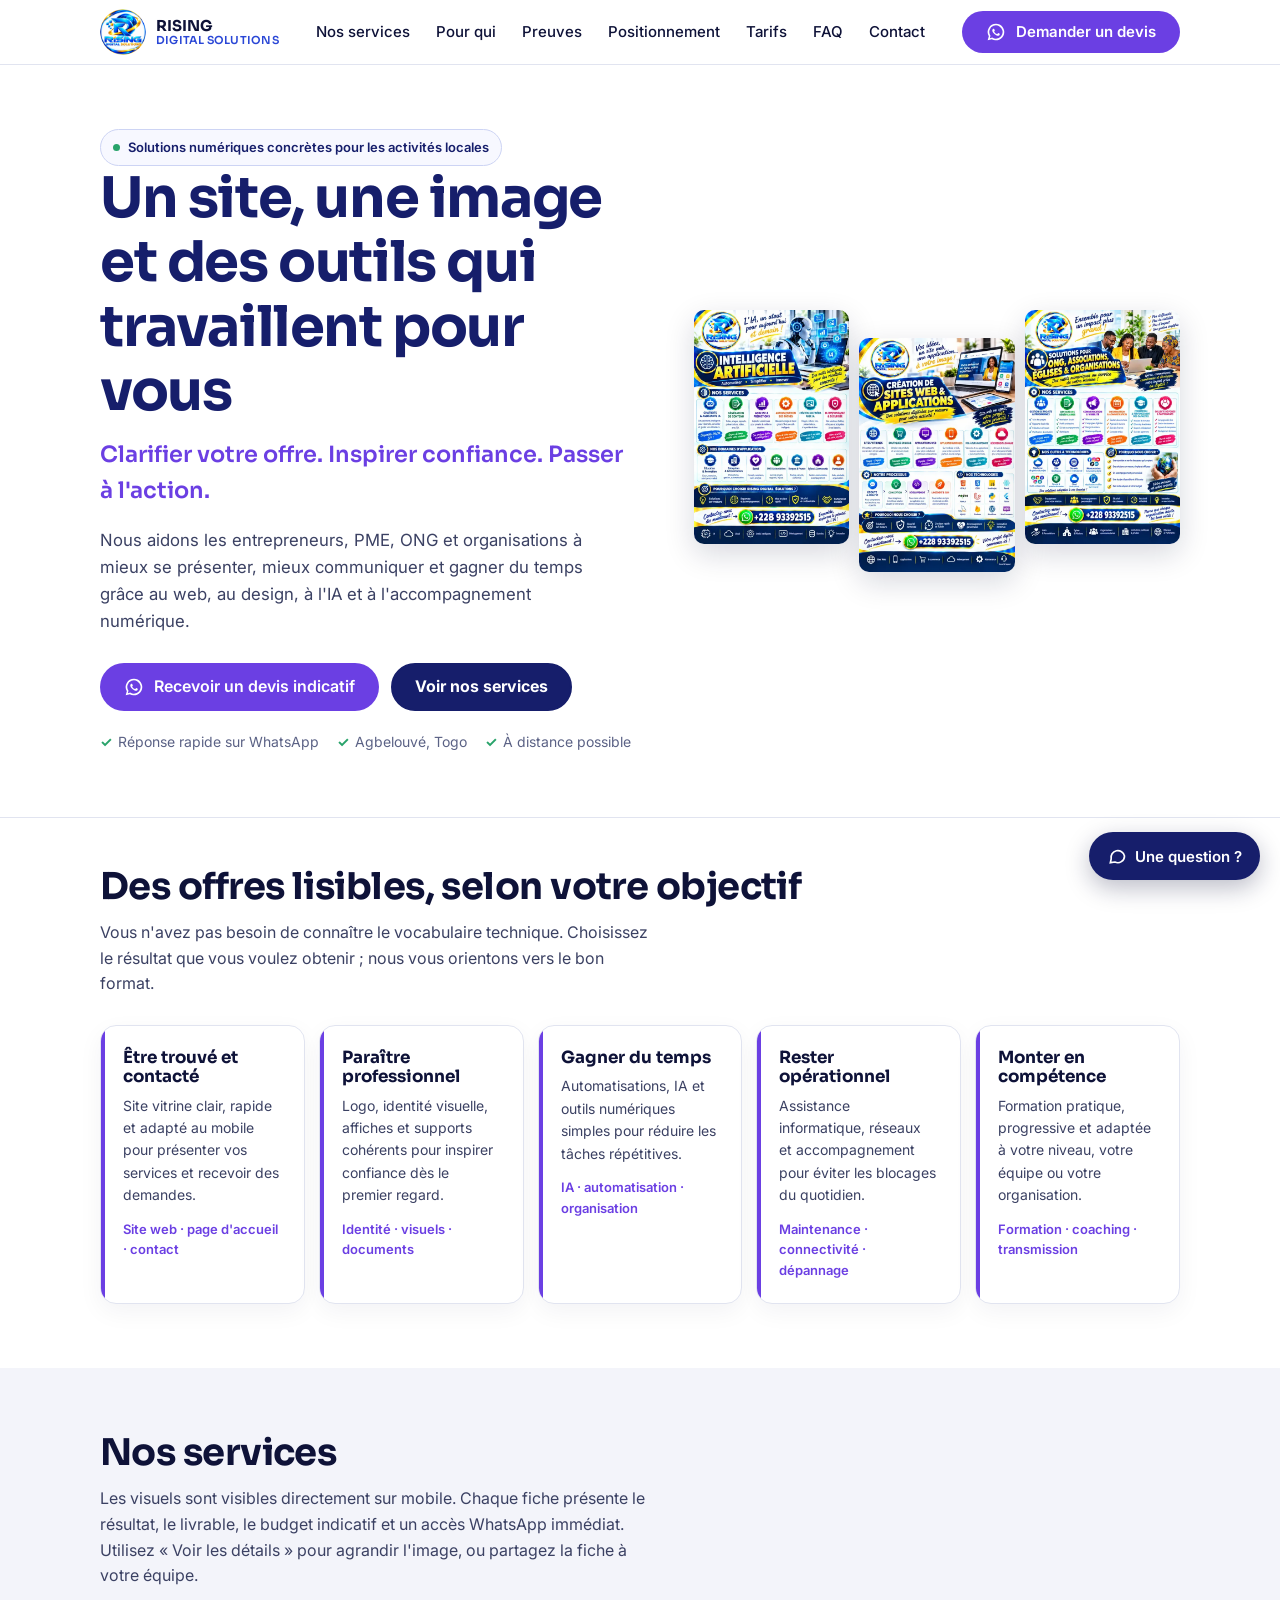
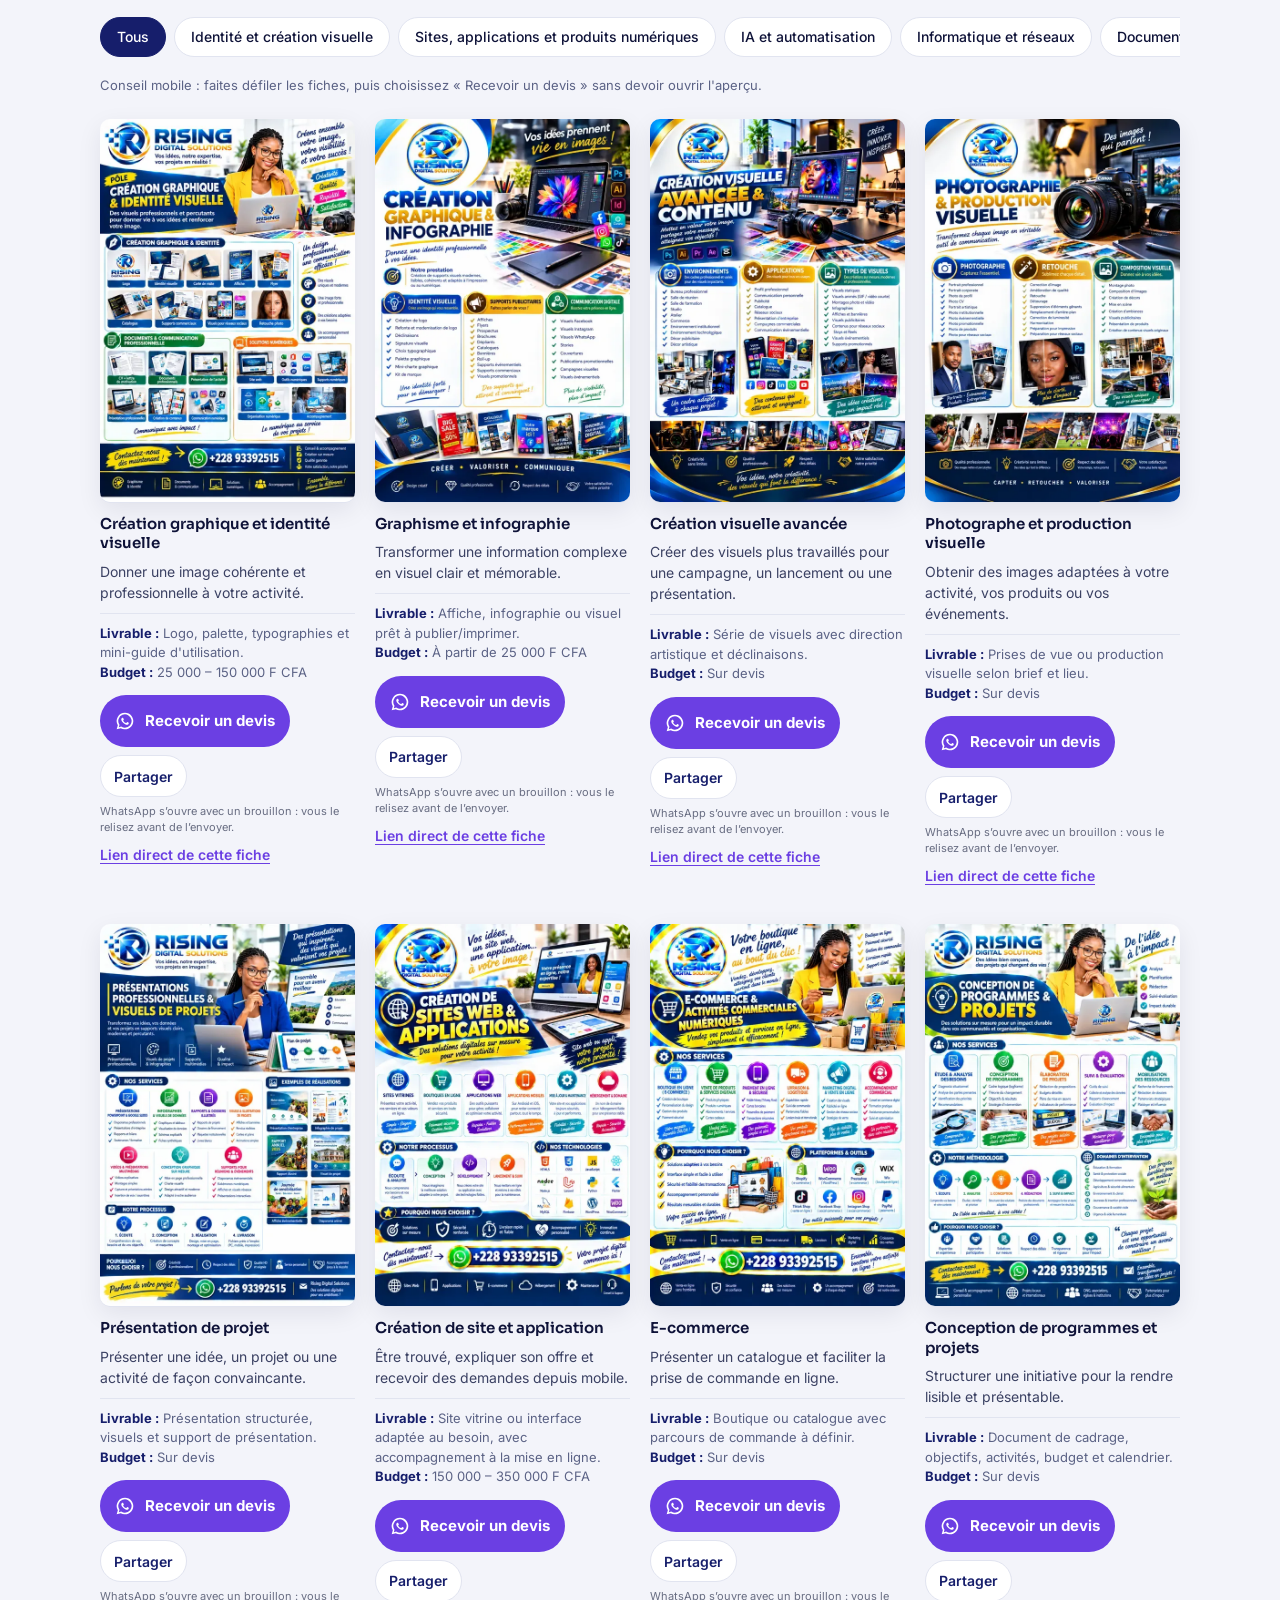
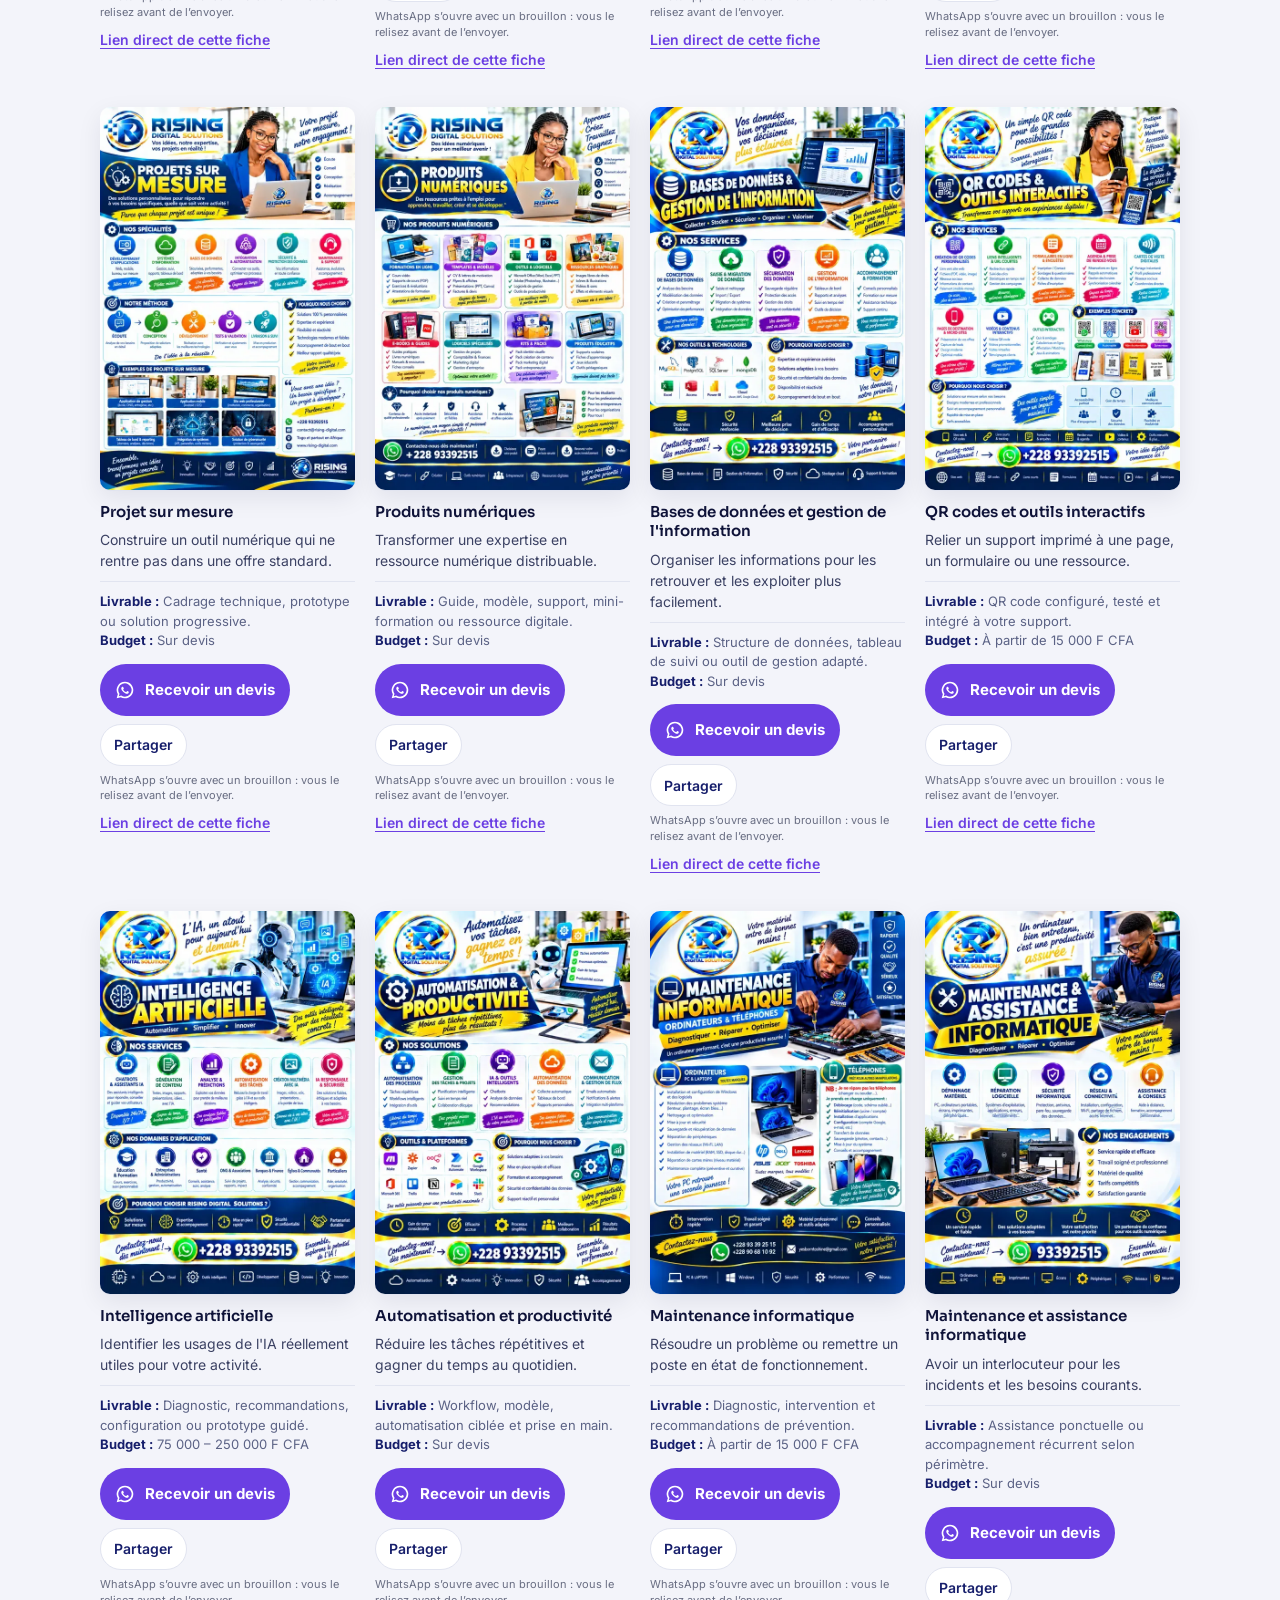
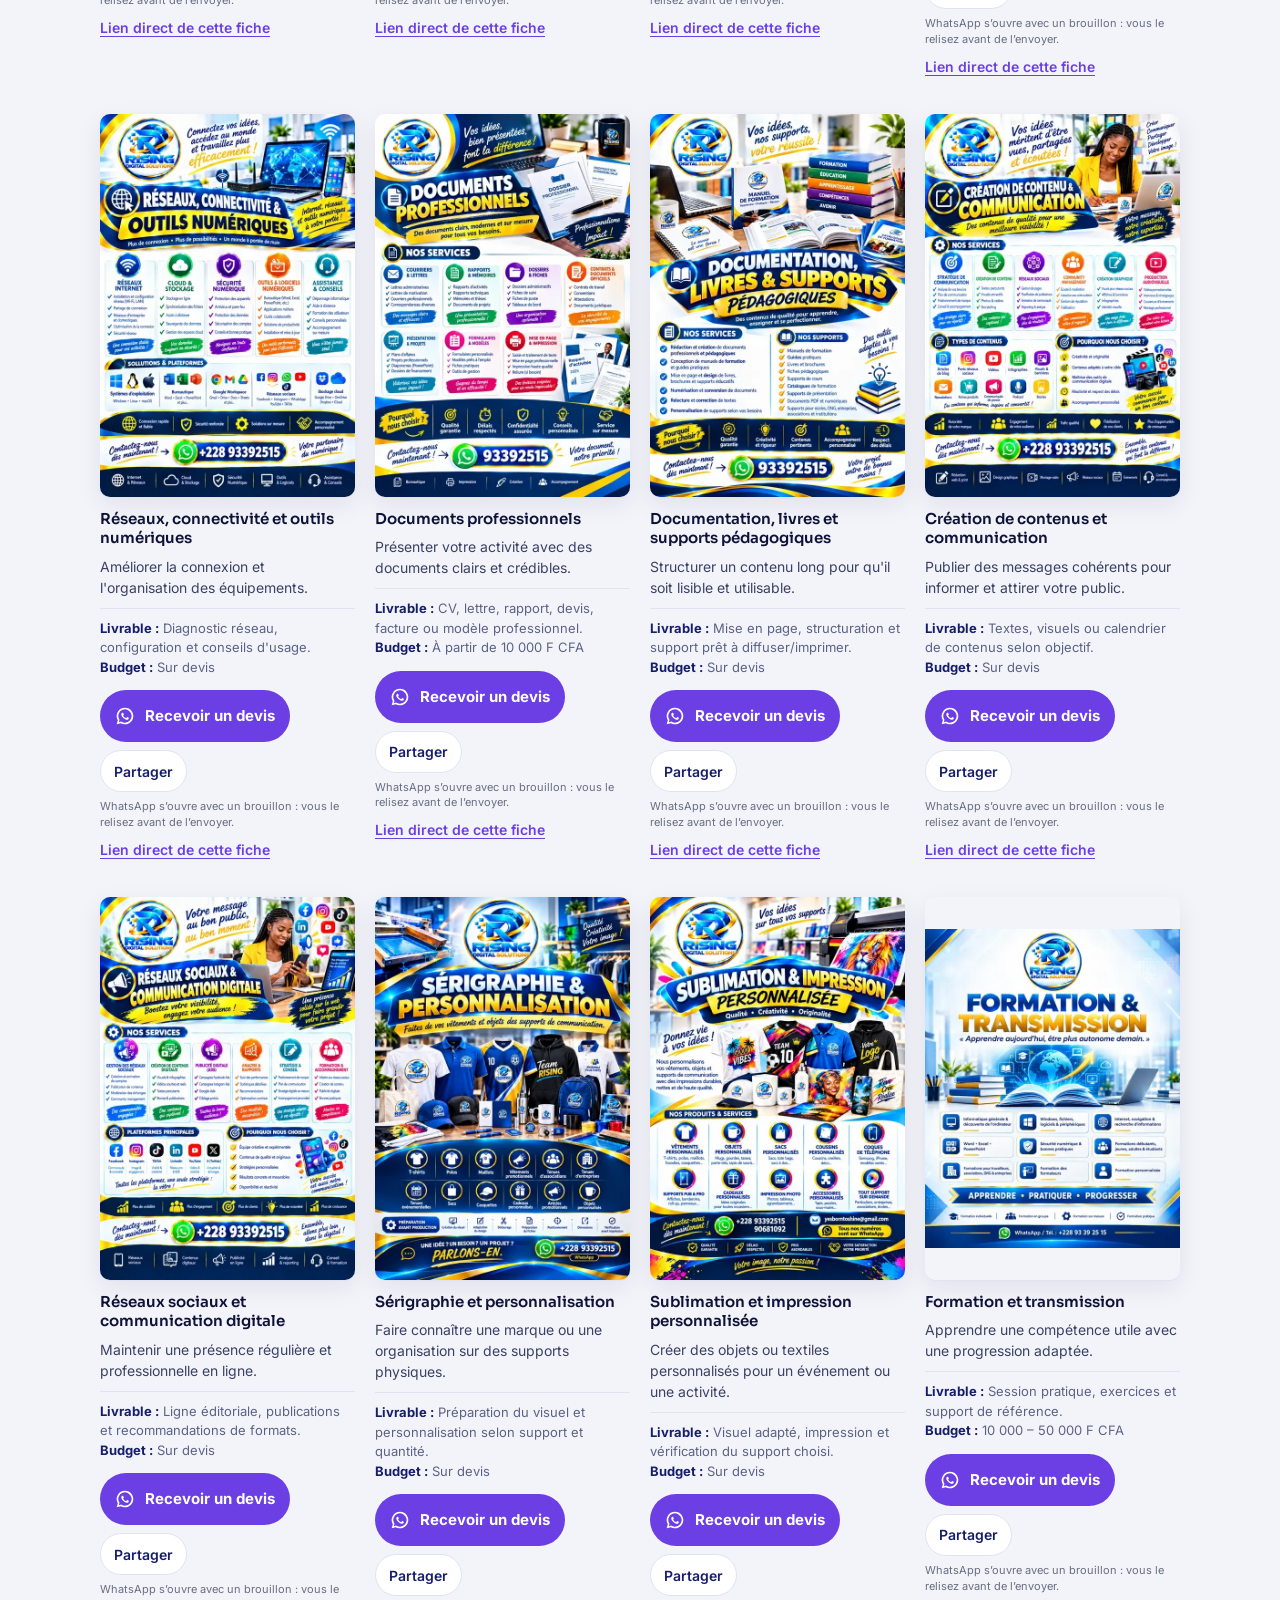
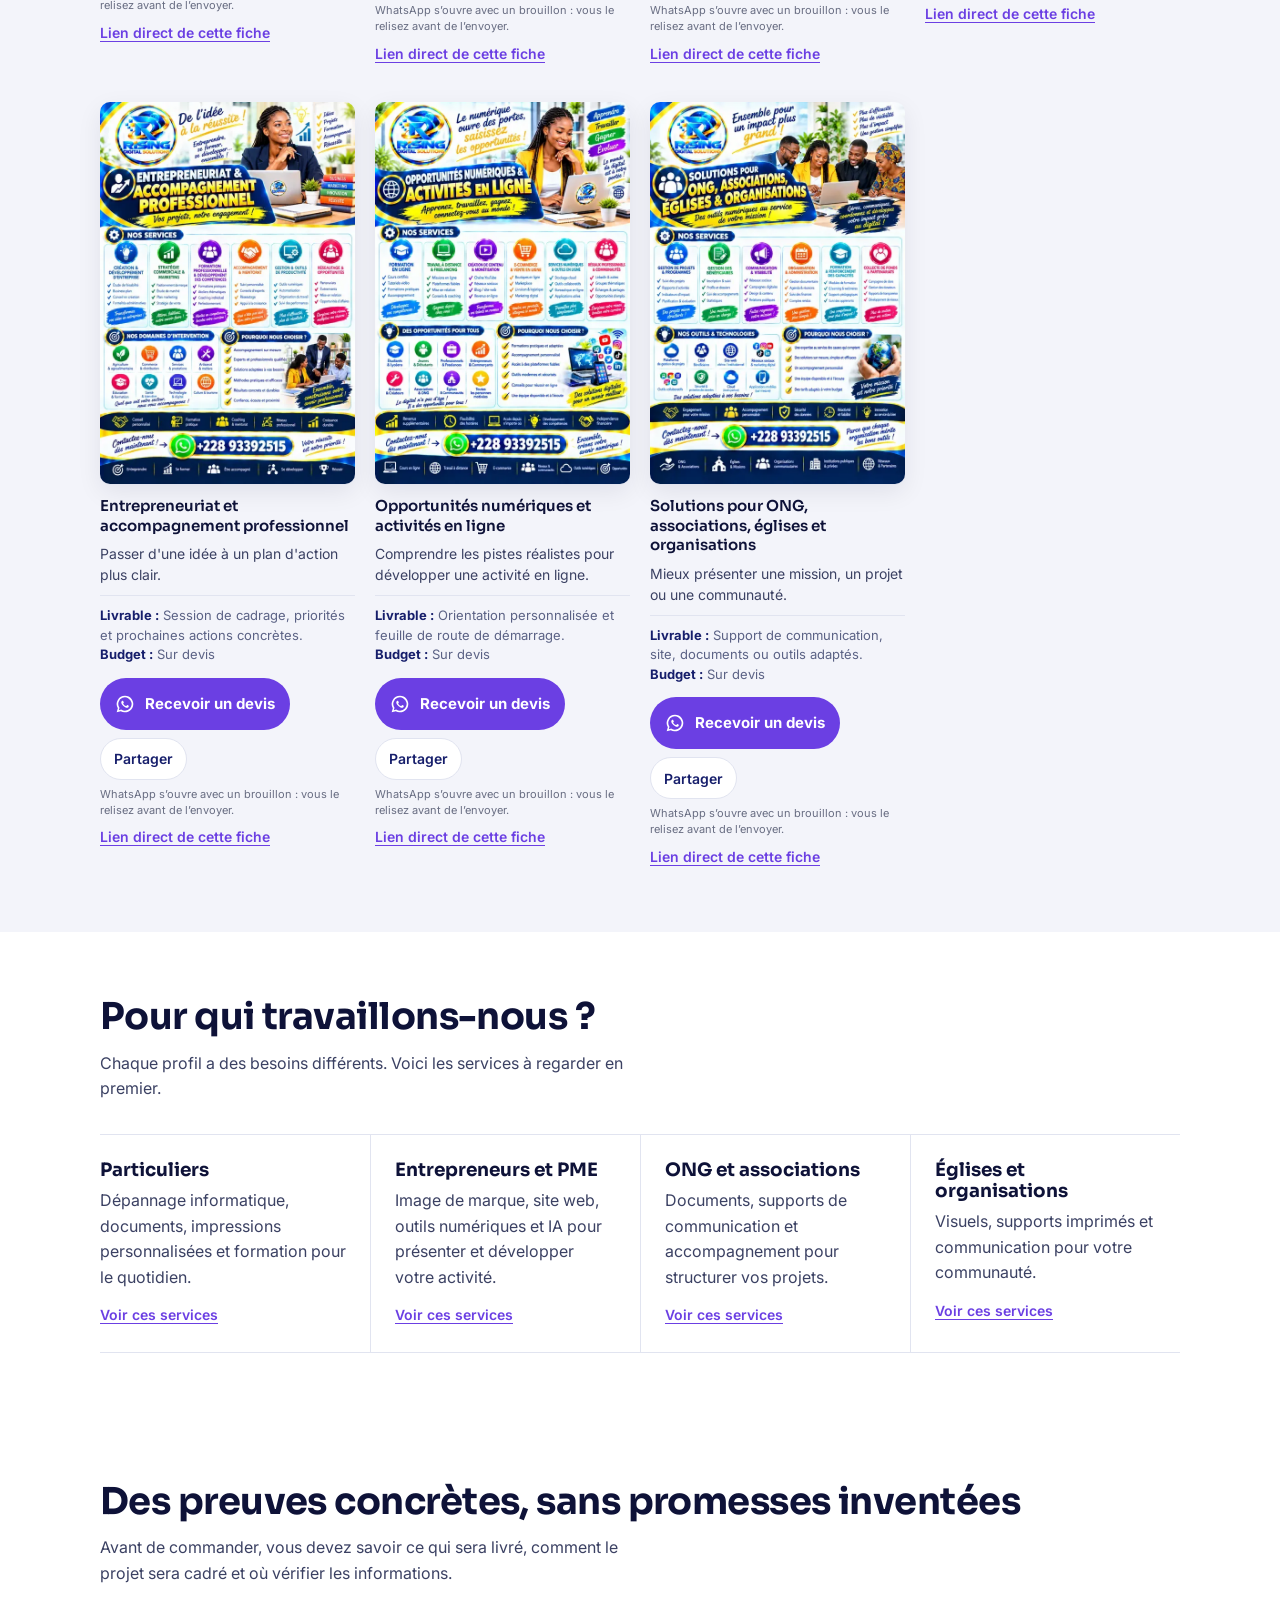
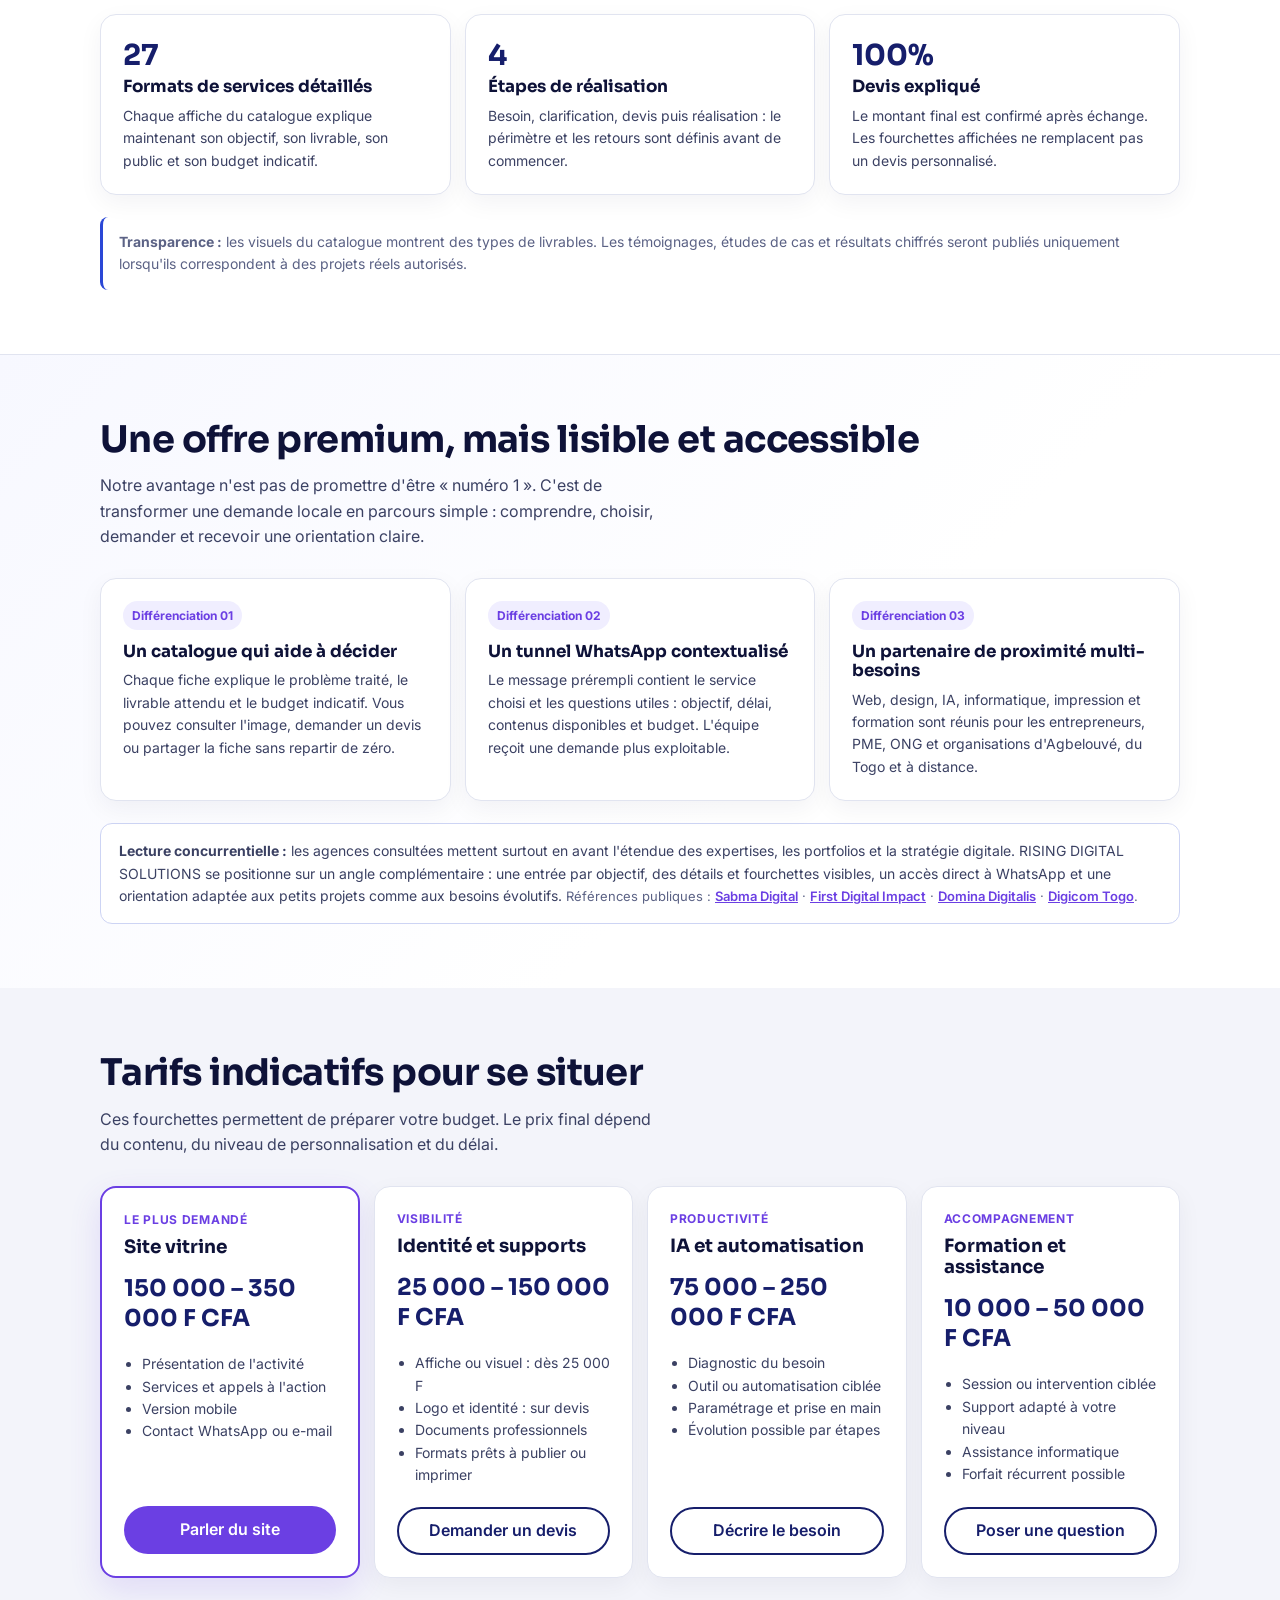
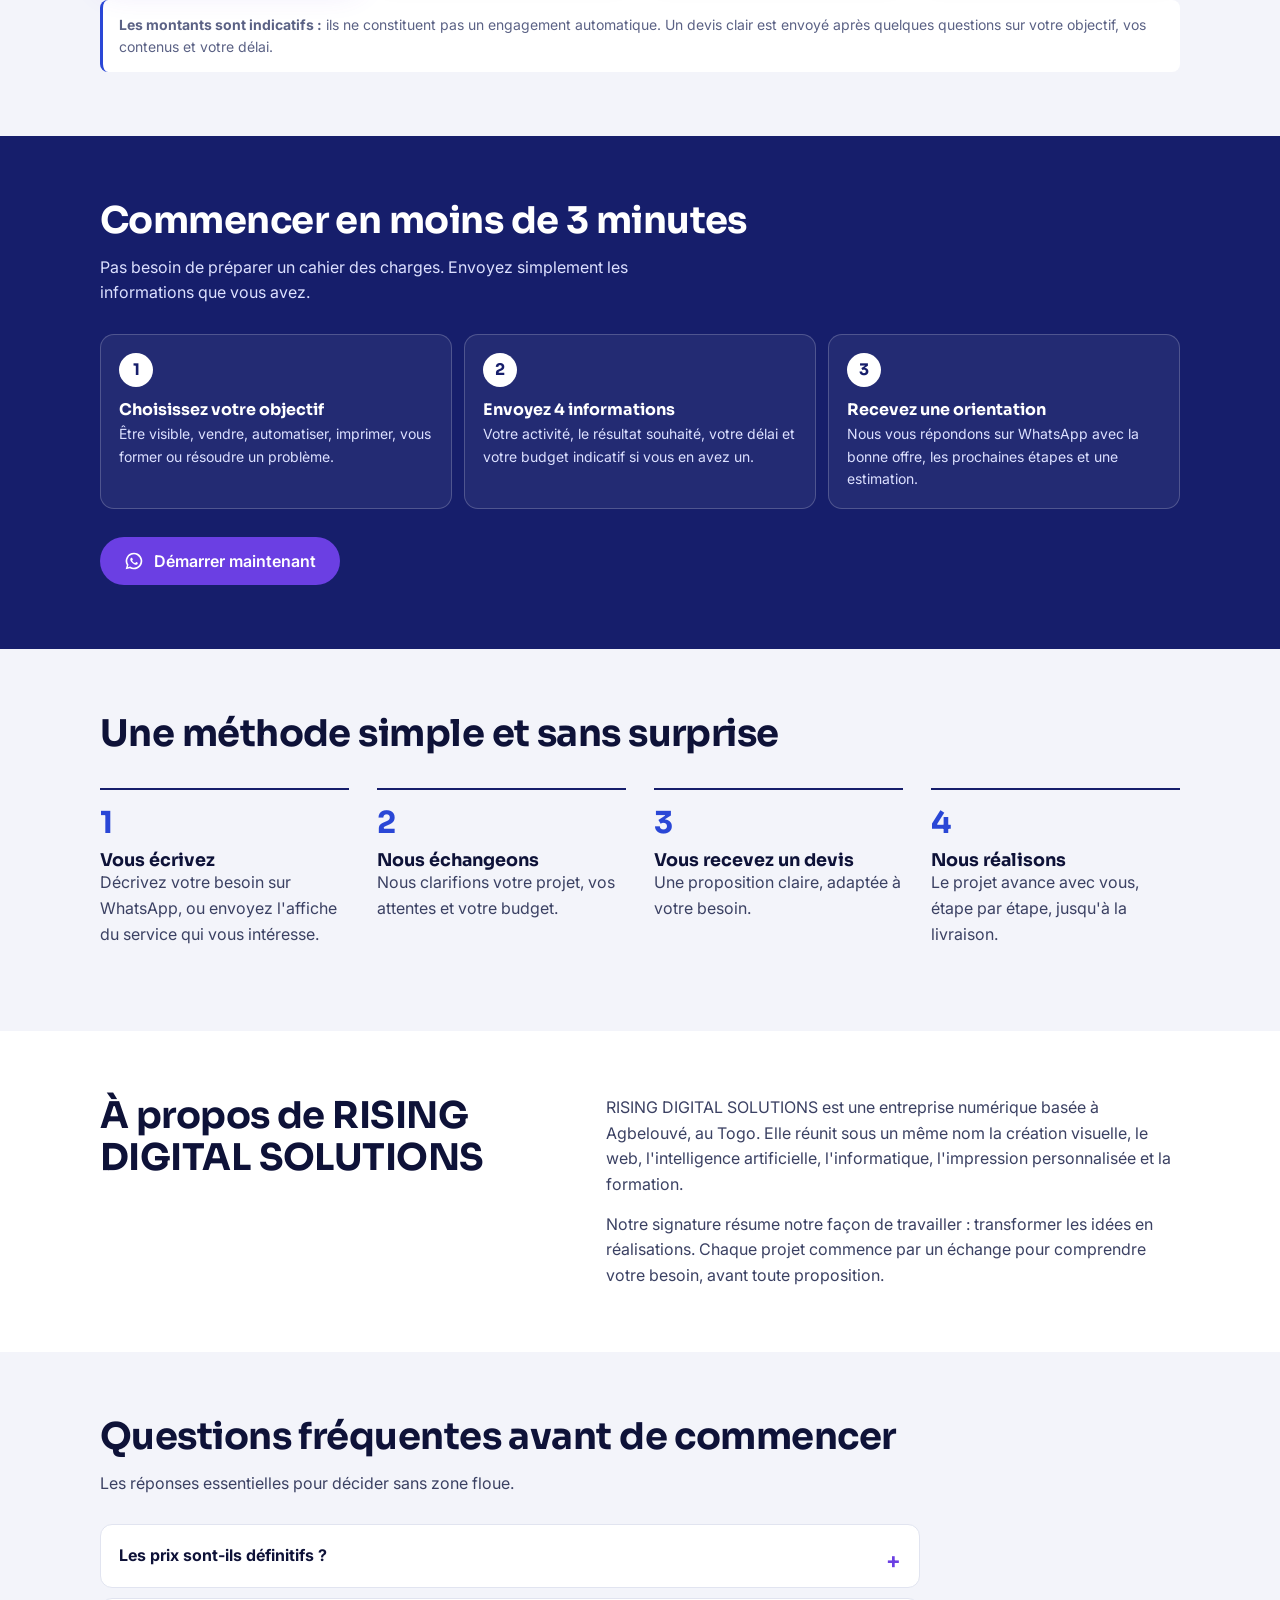
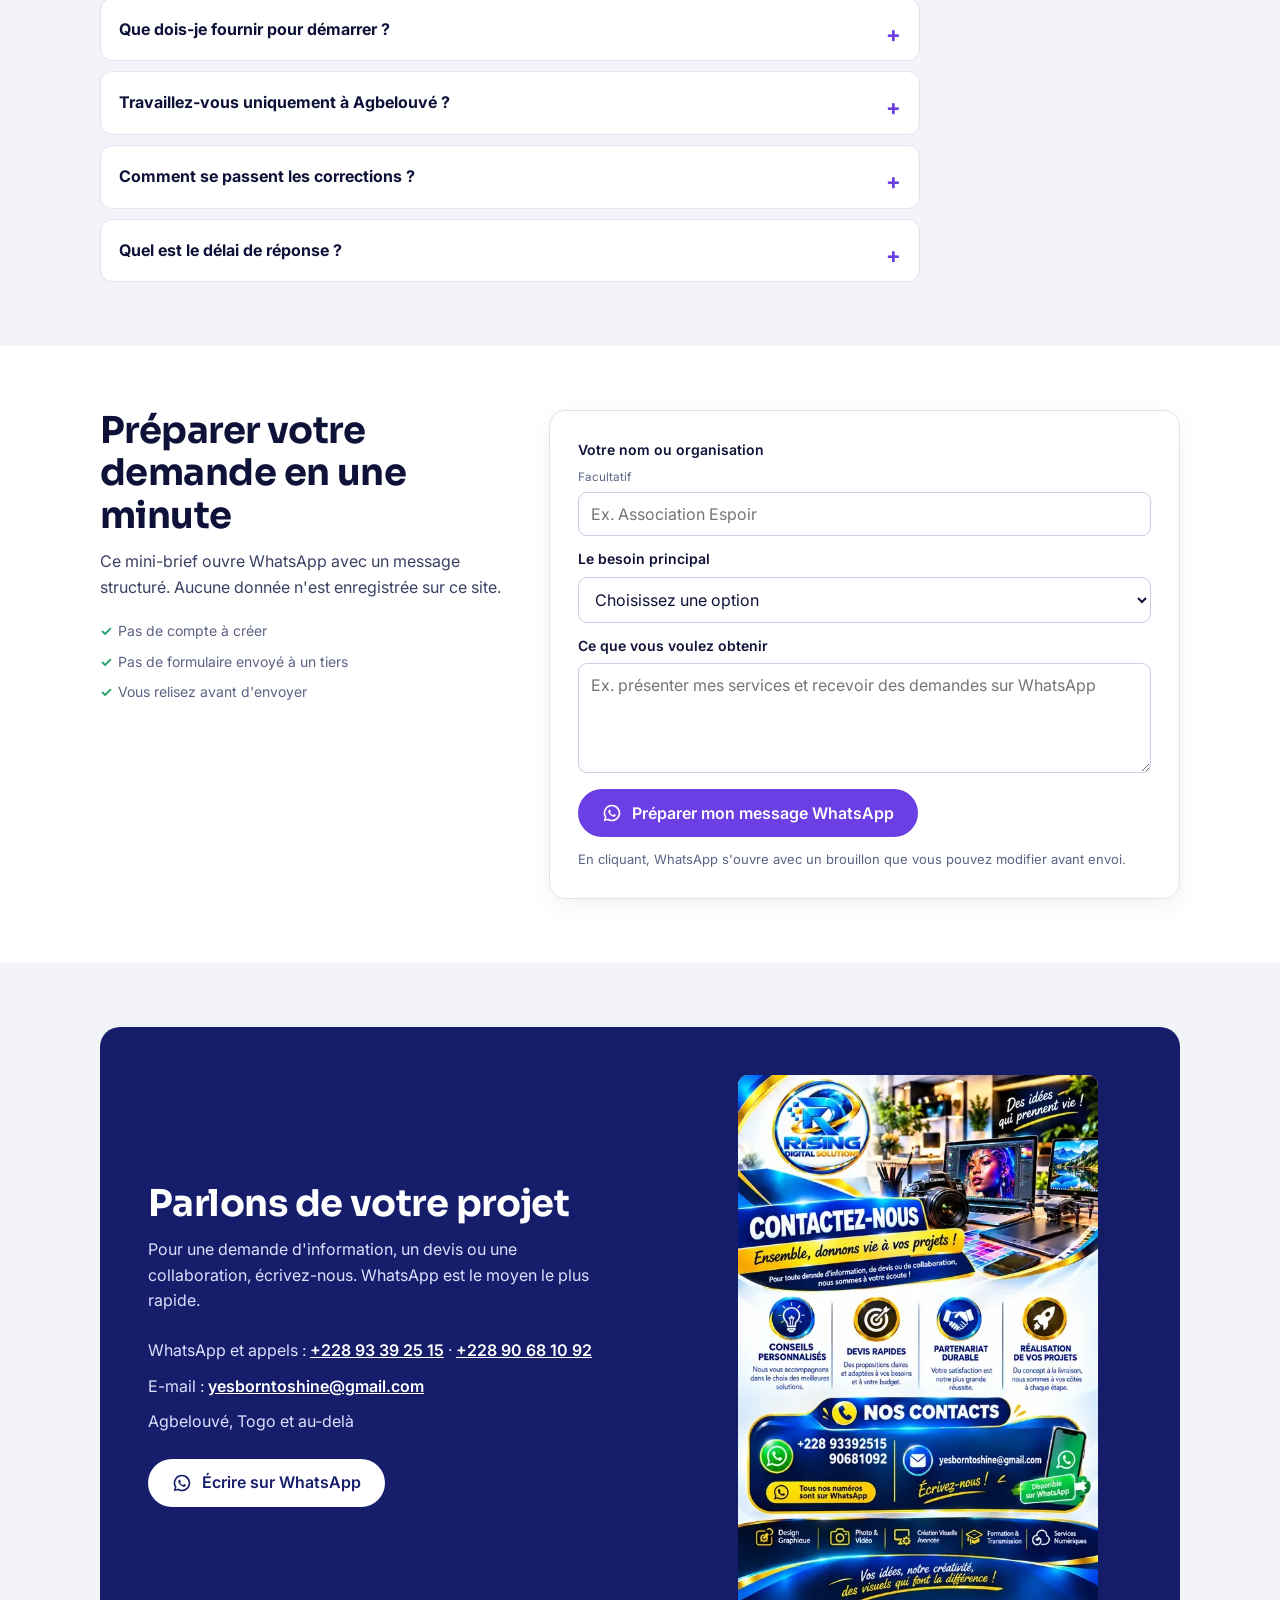
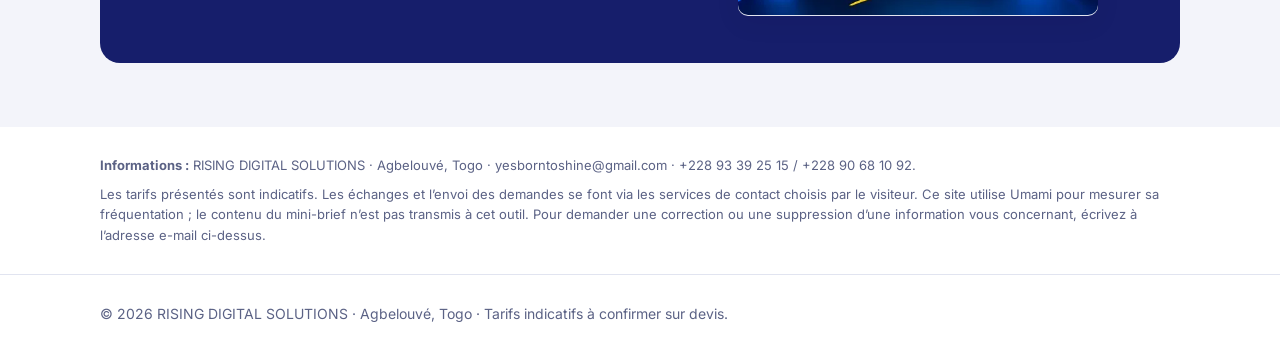
==== index.html @ 52ec88fc "Update index file content Replit-Commit-Author: Agent" ====
<!doctype html>
<html lang="fr">
<head>
<meta charset="utf-8">
<meta name="viewport" content="width=device-width, initial-scale=1">
<script defer src="https://cloud.umami.is/script.js" data-website-id="a091d7d7-e5f2-4a96-abc2-d73d1dc09b7d"></script>
<title>RISING DIGITAL SOLUTIONS – Solutions numériques et IA, Agbelouvé (Togo)</title>
<meta name="description" content="Création graphique, sites web, IA, automatisation, maintenance informatique, impression et formation. Demandez votre devis sur WhatsApp. Agbelouvé, Togo et au-delà.">
<meta name="theme-color" content="#161E6B">
<meta name="robots" content="index, follow">
<link rel="canonical" href="https://risingdigitalsolutions.pages.dev/">
<meta property="og:title" content="RISING DIGITAL SOLUTIONS – Transformer les idées en réalisations">
<meta property="og:description" content="Architecte de solutions numériques et IA. Agbelouvé, Togo et au-delà.">
<meta property="og:type" content="website">
<meta property="og:url" content="https://risingdigitalsolutions.pages.dev/">
<meta property="og:image" content="https://risingdigitalsolutions.pages.dev/img/logo.png">
<meta name="twitter:card" content="summary_large_image">
<link rel="icon" href="img/logo.png">
<link rel="preload" as="image" href="img/thumb/intelligence-artificielle.webp" fetchpriority="high">
<link rel="preconnect" href="https://fonts.googleapis.com">
<link rel="preconnect" href="https://fonts.gstatic.com" crossorigin>
<link rel="stylesheet" href="https://fonts.googleapis.com/css2?family=Inter:wght@400;500;600&family=Sora:wght@600;700&display=swap">
<script type="application/ld+json">{"@context":"https://schema.org","@type":"ProfessionalService","name":"RISING DIGITAL SOLUTIONS","url":"https://risingdigitalsolutions.pages.dev/","logo":"https://risingdigitalsolutions.pages.dev/img/logo.png","slogan":"Transformer les idées en réalisations","description":"Création de sites web, identité visuelle, IA, automatisation, assistance informatique et formation à Agbelouvé, au Togo.","email":"yesborntoshine@gmail.com","telephone":["+22893392515","+22890681092"],"areaServed":["Agbelouvé","Togo"],"address":{"@type":"PostalAddress","addressLocality":"Agbelouvé","addressCountry":"TG"}}</script>
<style>
:root{--ink:#0E1238;--navy:#161E6B;--blue:#2A47D6;--violet:#6B3FE3;--violet-d:#5A2FD0;--mist:#F3F4FA;--line:#E1E4F0;--text:#3B4163;--max:1120px}
*{box-sizing:border-box}
html{scroll-behavior:smooth;scroll-padding-top:76px}
body{margin:0;font:16px/1.6 Inter,system-ui,-apple-system,"Segoe UI",Roboto,sans-serif;color:var(--text);background:#fff}
h1,h2,h3{font-family:Sora,Inter,system-ui,sans-serif;color:var(--ink);line-height:1.15;margin:0}
h2{font-size:clamp(1.6rem,4.5vw,2.3rem);letter-spacing:-.015em}
p{margin:0}
img{max-width:100%}
.wrap{max-width:var(--max);margin:0 auto;padding:0 20px}
.sec{padding:64px 0}
.sec.mist{background:var(--mist)}
.intro{max-width:560px;margin-top:12px}
:focus-visible{outline:3px solid var(--blue);outline-offset:3px}
.btn{display:inline-flex;align-items:center;gap:10px;min-height:48px;padding:0 22px;border-radius:999px;font-weight:600;font-size:16px;text-decoration:none;border:2px solid transparent;cursor:pointer;font-family:inherit}
.btn svg{width:20px;height:20px;fill:currentColor;flex:none}
.btn-wa{background:var(--violet);color:#fff}
.btn-wa:hover{background:var(--violet-d)}
.btn-line{border-color:var(--navy);color:var(--navy);background:#fff}
.btn-line:hover{background:var(--mist)}
.services-cta{border-color:var(--navy);background:var(--navy);color:#fff;font-weight:700}
.services-cta:hover{background:#222D8C}

/* En-tête */
header{position:sticky;top:0;z-index:30;background:#fff;border-bottom:1px solid var(--line)}
.bar-in{display:flex;align-items:center;justify-content:space-between;height:64px}
.brand{display:flex;align-items:center;gap:10px;text-decoration:none;color:var(--ink);font-family:Sora,sans-serif;font-weight:700;font-size:15px;line-height:1.1}
.brand img{width:46px;height:46px;border-radius:50%}
.brand small{display:block;font-weight:600;color:var(--blue);font-size:11px;letter-spacing:.02em}
nav{display:none;position:absolute;top:64px;left:0;right:0;background:#fff;border-bottom:1px solid var(--line);padding:8px 20px 16px}
nav.open{display:block}
nav a{display:block;padding:12px 0;color:var(--ink);text-decoration:none;font-weight:500;border-bottom:1px solid var(--line)}
.menu-btn{width:44px;height:44px;border:1px solid var(--line);border-radius:10px;background:#fff;font-size:20px;color:var(--navy);cursor:pointer}
.head-cta{display:none}
@media(min-width:900px){
  nav{display:flex;position:static;border:0;padding:0;gap:26px}
  nav a{border:0;padding:0;font-size:15px}
  nav a:hover{color:var(--violet)}
  .menu-btn{display:none}
  .head-cta{display:inline-flex;min-height:42px;font-size:15px}
}

/* Accueil */
.hero{padding-top:40px}
.hero-grid{display:grid;gap:36px;align-items:center}
@media(min-width:900px){.hero-grid{grid-template-columns:1.05fr .95fr;gap:56px}.hero{padding-top:64px}}
h1{font-size:clamp(2.1rem,7vw,3.5rem);letter-spacing:-.025em;color:var(--navy)}
.tagline{font-family:Sora,sans-serif;font-weight:600;font-size:clamp(1.1rem,3vw,1.4rem);color:var(--violet);margin-top:14px}
.lead{margin-top:18px;max-width:520px;font-size:1.05rem}
.cta-row{display:flex;flex-wrap:wrap;gap:12px;margin-top:28px}
.stack{display:grid;grid-template-columns:repeat(3,1fr);gap:10px;align-items:start}
.stack button{padding:0;border:0;background:none;cursor:zoom-in;animation:rise .7s both}
.stack button:nth-child(2){margin-top:28px;animation-delay:.12s}
.stack button:nth-child(3){animation-delay:.24s}
.stack img{display:block;width:100%;height:auto;aspect-ratio:2/3;object-fit:cover;border-radius:10px;box-shadow:0 10px 30px rgba(14,18,56,.16)}
@keyframes rise{from{opacity:0;transform:translateY(18px)}}

/* Services */
.chips{display:flex;gap:8px;overflow-x:auto;padding:4px 0 8px;margin-top:24px}
.chips button{flex:none;min-height:40px;padding:0 16px;border:1px solid var(--line);border-radius:999px;background:#fff;color:var(--ink);font:500 14px Inter,sans-serif;cursor:pointer;white-space:nowrap}
.chips button[aria-pressed=true]{background:var(--navy);border-color:var(--navy);color:#fff}
#note{margin-top:12px;font-size:15px}
#note button,.link{background:none;border:0;padding:0;font:600 14px Inter,sans-serif;color:var(--violet);text-decoration:underline;text-underline-offset:3px;cursor:pointer}
.grid{list-style:none;margin:24px 0 0;padding:0;display:grid;grid-template-columns:repeat(2,1fr);gap:28px 14px}
@media(min-width:700px){.grid{grid-template-columns:repeat(3,1fr);gap:36px 20px}}
@media(min-width:1000px){.grid{grid-template-columns:repeat(4,1fr)}}
.poster{display:block;width:100%;padding:0;border:0;background:var(--mist);border-radius:10px;overflow:hidden;aspect-ratio:2/3;cursor:zoom-in;box-shadow:0 1px 0 var(--line),0 8px 24px rgba(14,18,56,.08)}
.poster img{display:block;width:100%;height:100%;object-fit:contain}
.grid h3{font-size:15px;font-weight:600;line-height:1.3;margin:12px 0 4px}
.grid a:not(.btn){font-size:14px;font-weight:600;color:var(--violet);text-underline-offset:3px}

/* Pour qui */
.aud{margin-top:32px;border-top:1px solid var(--line)}
.aud>div{padding:22px 0;border-bottom:1px solid var(--line)}
.aud h3{font-size:1.15rem}
.aud p{margin:8px 0 12px;max-width:34ch}
@media(min-width:900px){
  .aud{display:grid;grid-template-columns:repeat(4,1fr);border-bottom:1px solid var(--line)}
  .aud>div{border-bottom:0;padding:24px 24px 24px 0}
  .aud>div+div{border-left:1px solid var(--line);padding-left:24px}
}

/* Méthode */
.steps{list-style:none;counter-reset:s;margin:32px 0 0;padding:0;display:grid;gap:0}
.steps li{counter-increment:s;display:grid;grid-template-columns:48px 1fr;gap:4px 8px;padding:20px 0;border-top:1px solid var(--line)}
.steps li::before{content:counter(s);grid-row:span 2;font:700 1.9rem Sora,sans-serif;color:var(--blue);line-height:1}
.steps h3{font-size:1.1rem}
@media(min-width:900px){
  .steps{grid-template-columns:repeat(4,1fr);gap:28px}
  .steps li{display:block;border-top:2px solid var(--navy);padding-top:18px}
  .steps li::before{display:block;margin-bottom:12px}
}

/* À propos */
.about{display:grid;gap:20px}
@media(min-width:900px){.about{grid-template-columns:1fr 1.3fr;gap:64px}}
.about p+p{margin-top:14px}

/* Contact */
.panel{background:var(--navy);color:#DCE0FF;border-radius:20px;padding:28px 22px;display:grid;gap:32px}
@media(min-width:900px){.panel{grid-template-columns:1.1fr .9fr;padding:48px;align-items:center}}
.panel h2{color:#fff}
.panel p{margin-top:12px;max-width:46ch}
.contact-list{list-style:none;margin:24px 0 0;padding:0;display:grid;gap:10px}
.contact-list a{color:#fff;font-weight:600}
.panel .btn-wa{background:#fff;color:var(--navy);margin-top:24px}
.panel .btn-wa:hover{background:var(--mist)}
.panel .poster{max-width:360px;margin:0 auto;background:#fff}

footer{padding:28px 0;border-top:1px solid var(--line);font-size:14px;color:#5B6285}
.bottom-bar{position:fixed;left:0;right:0;bottom:0;z-index:25;padding:10px 16px calc(10px + env(safe-area-inset-bottom));background:rgba(255,255,255,.97);border-top:1px solid var(--line)}
.bottom-bar .btn{width:100%;justify-content:center}
@media(min-width:760px){.bottom-bar{display:none}}
@media(max-width:759px){body{padding-bottom:76px}}

/* Fenêtre d'agrandissement */
dialog{border:0;padding:12px;border-radius:16px;width:min(520px,94vw);max-height:96vh;max-height:96svh;background:#fff;overflow:auto;overscroll-behavior:contain}
dialog::backdrop{background:rgba(14,18,56,.8)}
.lb-top{display:flex;align-items:center;justify-content:space-between;gap:12px;margin-bottom:10px}
.lb-top h3{font-size:1rem;line-height:1.3}
.icon-btn{flex:none;width:46px;height:46px;border-radius:50%;border:1px solid var(--line);background:#fff;font-size:20px;color:var(--navy);cursor:pointer}
.lb-img{display:block;width:100%;height:min(68vh,520px);height:min(68svh,520px);max-height:68svh;object-fit:contain;border-radius:8px;background:var(--mist)}
.lb-bar{display:flex;gap:8px;margin-top:12px}
.lb-bar .btn{flex:1;justify-content:center;min-height:46px;padding:0 10px;font-size:14px;white-space:nowrap}

@media(prefers-reduced-motion:reduce){html{scroll-behavior:auto}.stack button{animation:none}}

/* Conversion et réassurance */
.kicker{display:inline-flex;align-items:center;gap:8px;padding:7px 12px;border:1px solid #CDD4F4;border-radius:999px;background:#F7F8FF;color:var(--navy);font-size:13px;font-weight:600}
.kicker::before{content:"";width:7px;height:7px;border-radius:50%;background:#28A36A}
.trust-row{display:flex;flex-wrap:wrap;gap:8px 18px;margin-top:20px;color:#5B6285;font-size:14px}
.trust-row span{display:inline-flex;align-items:center;gap:6px}
.trust-row span::before{content:"✓";color:#28A36A;font-weight:700}
.offer-section{padding:48px 0 64px;background:#fff;border-top:1px solid var(--line)}
.offer-grid,.proof-grid,.price-grid{display:grid;grid-template-columns:1fr;gap:14px;margin-top:28px}
.offer-card,.proof-card,.price-card{border:1px solid var(--line);border-radius:16px;padding:22px;background:#fff;box-shadow:0 8px 24px rgba(14,18,56,.05)}
.offer-card{position:relative;overflow:hidden}
.offer-card::before{content:"";position:absolute;left:0;top:0;bottom:0;width:4px;background:var(--violet)}
.offer-card h3,.proof-card h3{font-size:1.05rem;margin-bottom:8px}
.offer-card p,.proof-card p{font-size:14px}
.offer-card .mini{display:block;margin-top:12px;color:var(--violet);font-size:13px;font-weight:600}
.proof-grid{grid-template-columns:1fr}
.proof-card strong{display:block;color:var(--navy);font:700 1.8rem Sora,sans-serif;margin-bottom:4px}
.price-section{background:var(--mist)}
.price-grid{grid-template-columns:1fr}
.price-card{display:flex;flex-direction:column}
.price-card.featured{border:2px solid var(--violet);box-shadow:0 12px 32px rgba(107,63,227,.14)}
.price-card .label{font-size:12px;text-transform:uppercase;letter-spacing:.06em;color:var(--violet);font-weight:700}
.price-card h3{font-size:1.15rem;margin:7px 0 8px}
.price{color:var(--navy);font:700 1.45rem Sora,sans-serif;margin:8px 0}
.price-card ul{padding-left:18px;margin:12px 0 20px;font-size:14px;color:var(--text)}
.price-card .btn{margin-top:auto;justify-content:center}
.note-box{margin-top:22px;padding:14px 16px;border-left:3px solid var(--blue);background:#fff;border-radius:8px;font-size:14px;color:#5B6285}
.quick-start{background:var(--navy);color:#DCE0FF}
.quick-start h2{color:#fff}
.quick-start .intro{color:#DCE0FF}
.quick-grid{display:grid;grid-template-columns:1fr;gap:12px;margin-top:28px}
.quick-step{display:grid;grid-template-columns:42px 1fr;gap:12px;align-items:start;padding:18px;border:1px solid rgba(255,255,255,.2);border-radius:14px;background:rgba(255,255,255,.06)}
.quick-step b{display:grid;place-items:center;width:34px;height:34px;border-radius:50%;background:#fff;color:var(--navy);font-family:Sora,sans-serif}
.quick-step h3{color:#fff;font-size:1rem;margin-bottom:4px}
.quick-step p{font-size:14px}
@media(min-width:700px){.offer-grid{grid-template-columns:repeat(2,1fr)}.proof-grid{grid-template-columns:repeat(3,1fr)}.price-grid{grid-template-columns:repeat(2,1fr)}.quick-grid{grid-template-columns:repeat(3,1fr)}.quick-step{display:block}.quick-step b{margin-bottom:14px}}
@media(min-width:1000px){.offer-grid{grid-template-columns:repeat(5,1fr)}.price-grid{grid-template-columns:repeat(4,1fr)}}

.service-desc{margin:8px 0 0;font-size:14px;line-height:1.5;color:var(--text)}
.service-meta{margin:10px 0 0;padding-top:10px;border-top:1px solid var(--line);font-size:13px;line-height:1.5;color:#5B6285}
.service-meta b{color:var(--navy)}
.grid li{min-width:0}
.lb-copy{padding:12px 4px 0;color:var(--text);font-size:14px}
.lb-copy p+p{margin-top:8px;padding-top:8px;border-top:1px solid var(--line)}
.lb-copy b{color:var(--navy)}
.faq-grid{display:grid;gap:10px;margin-top:28px;max-width:820px}
.faq-grid details{border:1px solid var(--line);border-radius:12px;background:#fff;padding:0 18px}
.faq-grid summary{cursor:pointer;padding:18px 28px 18px 0;font-weight:700;color:var(--ink);position:relative;list-style:none}
.faq-grid summary::-webkit-details-marker{display:none}
.faq-grid summary::after{content:"+";position:absolute;right:0;font-size:22px;color:var(--violet)}
.faq-grid details[open] summary::after{content:"–"}
.faq-grid details p{padding:0 0 18px;font-size:14px;max-width:70ch}
.brief-wrap{display:grid;gap:28px;align-items:start}
.brief-form{display:grid;gap:12px;padding:22px;border:1px solid var(--line);border-radius:16px;background:#fff;box-shadow:0 8px 24px rgba(14,18,56,.05)}
.brief-form label{display:grid;gap:6px;font-size:14px;font-weight:600;color:var(--ink)}
.brief-form input,.brief-form select,.brief-form textarea{width:100%;border:1px solid #C9CEE2;border-radius:9px;padding:11px 12px;font:16px Inter,system-ui,sans-serif;color:var(--ink);background:#fff}
.brief-form textarea{min-height:110px;resize:vertical}
.brief-form small{font-weight:400;color:#5B6285}
.privacy-note{font-size:13px;color:#5B6285}
.legal{padding:28px 0;background:#fff;font-size:13px;color:#5B6285}
.legal p+p{margin-top:8px}
@media(min-width:900px){.brief-wrap{grid-template-columns:.8fr 1.2fr}.brief-form{padding:28px}}

.service-actions{display:flex;flex-wrap:wrap;gap:8px;margin-top:13px;align-items:center}
.service-actions .btn{min-height:48px;padding:0 13px;font-size:14px}
.service-actions .btn-wa{min-height:52px;font-size:15px;font-weight:700;color:#fff;white-space:nowrap}
.share-btn{min-height:42px;padding:0 13px;border:1px solid var(--line);border-radius:999px;background:#fff;color:var(--navy);font:600 14px Inter,system-ui,sans-serif;cursor:pointer}
.share-panel{display:flex;flex-wrap:wrap;gap:7px;margin-top:8px;padding:10px;border:1px solid var(--line);border-radius:10px;background:#fff}
.share-panel[hidden]{display:none}
.share-panel a,.share-panel button{min-height:42px;padding:0 10px;border:1px solid var(--line);border-radius:999px;background:#fff;color:var(--navy);font:600 12px Inter,system-ui,sans-serif;text-decoration:none;cursor:pointer}
.share-panel a:hover,.share-panel button:hover{border-color:var(--violet);color:var(--violet)}
.service-action-note{margin-top:7px;color:#686D82;font-size:11px;line-height:1.45}
.share-feedback{flex-basis:100%;min-height:16px;color:#565C70;font-size:11px}
.service-route{display:block;margin-top:8px;font-size:12px;color:#5B6285}
.premium-section{background:linear-gradient(135deg,#f7f8ff 0%,#fff 62%);border-top:1px solid var(--line)}
.premium-grid{display:grid;grid-template-columns:1fr;gap:14px;margin-top:28px}
.premium-card{border:1px solid var(--line);border-radius:16px;padding:22px;background:#fff;box-shadow:0 8px 24px rgba(14,18,56,.05)}
.premium-card h3{font-size:1.05rem;margin-bottom:8px}
.premium-card p{font-size:14px}
.premium-card .tag{display:inline-flex;margin-bottom:12px;padding:5px 9px;border-radius:999px;background:#F0EEFF;color:var(--violet);font-size:12px;font-weight:700}
.comparison-note{margin-top:22px;padding:16px 18px;border-radius:12px;background:#fff;border:1px solid #CDD4F4;font-size:14px}
.source-links{margin-top:12px;font-size:13px;color:#5B6285}
.source-links a{color:var(--violet);font-weight:600}
.lb-actions{display:flex;flex-wrap:wrap;gap:8px;margin-top:12px}
.lb-actions .btn{flex:1;justify-content:center;min-width:190px}
.mobile-hint{margin-top:10px;font-size:13px;color:#5B6285}
@media(min-width:700px){.premium-grid{grid-template-columns:repeat(3,1fr)}}
@media(max-width:699px){.grid{grid-template-columns:1fr}.poster{aspect-ratio:2/3}.poster img{object-fit:contain}.grid h3{font-size:16px}.service-actions{display:grid;grid-template-columns:1fr}.service-actions .btn,.share-btn{width:100%;justify-content:center}.share-panel{grid-column:1/-1}.lb-img{height:min(46vh,420px);height:min(46svh,420px);max-height:none}}
</style>
</head>
<body>
<svg width="0" height="0" style="position:absolute" aria-hidden="true"><symbol id="wa" viewBox="0 0 24 24"><path d="M12 2a10 10 0 0 0-8.6 15.1L2 22l5-1.3A10 10 0 1 0 12 2zm0 18a8 8 0 0 1-4.1-1.1l-.3-.2-3 .8.8-2.9-.2-.3A8 8 0 1 1 12 20zm4.400-5.900c-.2-.1-1.400-.7-1.600-.8s-.4-.1-.5.1-.6.8-.8 1-.3.2-.5.1a6.500 6.500 0 0 1-3.200-2.800c-.2-.4.2-.4.7-1.300.1-.2 0-.3 0-.4l-.7-1.600c-.2-.4-.3-.3-.5-.3h-.4a.8.8 0 0 0-.6.3 2.500 2.500 0 0 0-.8 1.900 4.400 4.400 0 0 0 .9 2.300 10 10 0 0 0 3.800 3.400c1.400.6 1.900.7 2.600.6a2.200 2.200 0 0 0 1.500-1c.2-.5.2-.9.1-1z"/></symbol></svg>

<header>
  <div class="wrap bar-in">
    <a class="brand" href="#accueil"><img src="img/logo.png" alt="Logo RISING DIGITAL SOLUTIONS" width="46" height="46"><span>RISING<small>DIGITAL SOLUTIONS</small></span></a>
    <nav id="nav" aria-label="Navigation principale">
      <a href="#services">Nos services</a><a href="#pour-qui">Pour qui</a><a href="#preuves">Preuves</a><a href="#positionnement">Positionnement</a><a href="#tarifs">Tarifs</a><a href="#faq">FAQ</a><a href="#contact">Contact</a>
    </nav>
    <a class="btn btn-wa head-cta" data-wa="Bonjour, je souhaite obtenir un devis." href="https://wa.me/22893392515" target="_blank" rel="noopener"><svg><use href="#wa"/></svg>Demander un devis</a>
    <button class="menu-btn" id="menu" aria-expanded="false" aria-controls="nav" aria-label="Menu">☰</button>
  </div>
</header>

<main id="accueil">
<section class="sec hero">
  <div class="wrap hero-grid">
    <div>
      <span class="kicker">Solutions numériques concrètes pour les activités locales</span>
      <h1>Un site, une image et des outils qui travaillent pour vous</h1>
      <p class="tagline">Clarifier votre offre. Inspirer confiance. Passer à l'action.</p>
      <p class="lead">Nous aidons les entrepreneurs, PME, ONG et organisations à mieux se présenter, mieux communiquer et gagner du temps grâce au web, au design, à l'IA et à l'accompagnement numérique.</p>
      <div class="cta-row">
        <a class="btn btn-wa" data-wa="Bonjour, je souhaite recevoir un devis indicatif pour mon projet." href="https://wa.me/22893392515" target="_blank" rel="noopener"><svg><use href="#wa"/></svg>Recevoir un devis indicatif</a>
        <a class="btn services-cta" href="#services">Voir nos services</a>
      </div>
      <div class="trust-row"><span>Réponse rapide sur WhatsApp</span><span>Agbelouvé, Togo</span><span>À distance possible</span></div>
    </div>
    <div class="stack" aria-label="Aperçu de nos affiches">
      <button data-id="intelligence-artificielle"><img src="img/thumb/intelligence-artificielle.webp" alt="Aperçu du service : intelligence artificielle et automatisation" width="560" height="840" decoding="async" fetchpriority="high"></button>
      <button data-id="creation-site-application"><img src="img/thumb/creation-site-application.webp" alt="Aperçu du service : création de site et application" width="560" height="840" decoding="async"></button>
      <button data-id="solutions-ong-associations"><img src="img/thumb/solutions-ong-associations.webp" alt="Aperçu du service : solutions pour ONG, associations et organisations" width="560" height="840" decoding="async"></button>
    </div>
  </div>
</section>

<section class="offer-section" id="offres">
  <div class="wrap">
    <h2>Des offres lisibles, selon votre objectif</h2>
    <p class="intro">Vous n'avez pas besoin de connaître le vocabulaire technique. Choisissez le résultat que vous voulez obtenir ; nous vous orientons vers le bon format.</p>
    <div class="offer-grid">
      <article class="offer-card"><h3>Être trouvé et contacté</h3><p>Site vitrine clair, rapide et adapté au mobile pour présenter vos services et recevoir des demandes.</p><span class="mini">Site web · page d'accueil · contact</span></article>
      <article class="offer-card"><h3>Paraître professionnel</h3><p>Logo, identité visuelle, affiches et supports cohérents pour inspirer confiance dès le premier regard.</p><span class="mini">Identité · visuels · documents</span></article>
      <article class="offer-card"><h3>Gagner du temps</h3><p>Automatisations, IA et outils numériques simples pour réduire les tâches répétitives.</p><span class="mini">IA · automatisation · organisation</span></article>
      <article class="offer-card"><h3>Rester opérationnel</h3><p>Assistance informatique, réseaux et accompagnement pour éviter les blocages du quotidien.</p><span class="mini">Maintenance · connectivité · dépannage</span></article>
      <article class="offer-card"><h3>Monter en compétence</h3><p>Formation pratique, progressive et adaptée à votre niveau, votre équipe ou votre organisation.</p><span class="mini">Formation · coaching · transmission</span></article>
    </div>
  </div>
</section>

<section class="sec mist" id="services">
  <div class="wrap">
    <h2>Nos services</h2>
    <p class="intro">Les visuels sont visibles directement sur mobile. Chaque fiche présente le résultat, le livrable, le budget indicatif et un accès WhatsApp immédiat. Utilisez « Voir les détails » pour agrandir l'image, ou partagez la fiche à votre équipe.</p>
    <div class="chips" id="chips" role="group" aria-label="Filtrer par famille de services"></div>
    <p id="note" hidden></p><p class="mobile-hint">Conseil mobile : faites défiler les fiches, puis choisissez « Recevoir un devis » sans devoir ouvrir l'aperçu.</p>
    <ul class="grid" id="grid" aria-live="polite"></ul>
  </div>
</section>

<section class="sec" id="pour-qui">
  <div class="wrap">
    <h2>Pour qui travaillons-nous ?</h2>
    <p class="intro">Chaque profil a des besoins différents. Voici les services à regarder en premier.</p>
    <div class="aud">
      <div><h3>Particuliers</h3><p>Dépannage informatique, documents, impressions personnalisées et formation pour le quotidien.</p><button class="link" data-keys="info,docs,print,form" data-label="les particuliers">Voir ces services</button></div>
      <div><h3>Entrepreneurs et PME</h3><p>Image de marque, site web, outils numériques et IA pour présenter et développer votre activité.</p><button class="link" data-keys="ident,web,ia,docs" data-label="les entrepreneurs et PME">Voir ces services</button></div>
      <div><h3>ONG et associations</h3><p>Documents, supports de communication et accompagnement pour structurer vos projets.</p><button class="link" data-keys="form,docs,ident" data-label="les ONG et associations">Voir ces services</button></div>
      <div><h3>Églises et organisations</h3><p>Visuels, supports imprimés et communication pour votre communauté.</p><button class="link" data-keys="ident,print,docs" data-label="les églises et organisations">Voir ces services</button></div>
    </div>
  </div>
</section>

<section class="sec" id="preuves">
  <div class="wrap">
    <h2>Des preuves concrètes, sans promesses inventées</h2>
    <p class="intro">Avant de commander, vous devez savoir ce qui sera livré, comment le projet sera cadré et où vérifier les informations.</p>
    <div class="proof-grid">
      <article class="proof-card"><strong>27</strong><h3>Formats de services détaillés</h3><p>Chaque affiche du catalogue explique maintenant son objectif, son livrable, son public et son budget indicatif.</p></article>
      <article class="proof-card"><strong>4</strong><h3>Étapes de réalisation</h3><p>Besoin, clarification, devis puis réalisation : le périmètre et les retours sont définis avant de commencer.</p></article>
      <article class="proof-card"><strong>100%</strong><h3>Devis expliqué</h3><p>Le montant final est confirmé après échange. Les fourchettes affichées ne remplacent pas un devis personnalisé.</p></article>
    </div>
    <div class="note-box"><b>Transparence :</b> les visuels du catalogue montrent des types de livrables. Les témoignages, études de cas et résultats chiffrés seront publiés uniquement lorsqu'ils correspondent à des projets réels autorisés.</div>
  </div>
</section>

<section class="sec premium-section" id="positionnement">
  <div class="wrap">
    <h2>Une offre premium, mais lisible et accessible</h2>
    <p class="intro">Notre avantage n'est pas de promettre d'être « numéro 1 ». C'est de transformer une demande locale en parcours simple : comprendre, choisir, demander et recevoir une orientation claire.</p>
    <div class="premium-grid">
      <article class="premium-card"><span class="tag">Différenciation 01</span><h3>Un catalogue qui aide à décider</h3><p>Chaque fiche explique le problème traité, le livrable attendu et le budget indicatif. Vous pouvez consulter l'image, demander un devis ou partager la fiche sans repartir de zéro.</p></article>
      <article class="premium-card"><span class="tag">Différenciation 02</span><h3>Un tunnel WhatsApp contextualisé</h3><p>Le message prérempli contient le service choisi et les questions utiles : objectif, délai, contenus disponibles et budget. L'équipe reçoit une demande plus exploitable.</p></article>
      <article class="premium-card"><span class="tag">Différenciation 03</span><h3>Un partenaire de proximité multi-besoins</h3><p>Web, design, IA, informatique, impression et formation sont réunis pour les entrepreneurs, PME, ONG et organisations d'Agbelouvé, du Togo et à distance.</p></article>
    </div>
    <div class="comparison-note"><b>Lecture concurrentielle :</b> les agences consultées mettent surtout en avant l'étendue des expertises, les portfolios et la stratégie digitale. RISING DIGITAL SOLUTIONS se positionne sur un angle complémentaire : une entrée par objectif, des détails et fourchettes visibles, un accès direct à WhatsApp et une orientation adaptée aux petits projets comme aux besoins évolutifs. <span class="source-links">Références publiques : <a href="https://sabmadigital.com/tg/services/developpement-web/site-web/" target="_blank" rel="noopener">Sabma Digital</a> · <a href="https://firstdigitalimpact.com/" target="_blank" rel="noopener">First Digital Impact</a> · <a href="https://dominadigitalis.com/" target="_blank" rel="noopener">Domina Digitalis</a> · <a href="https://digicomtogo.com/" target="_blank" rel="noopener">Digicom Togo</a>.</span></div>
  </div>
</section>

<section class="sec price-section" id="tarifs">
  <div class="wrap">
    <h2>Tarifs indicatifs pour se situer</h2>
    <p class="intro">Ces fourchettes permettent de préparer votre budget. Le prix final dépend du contenu, du niveau de personnalisation et du délai.</p>
    <div class="price-grid">
      <article class="price-card featured"><span class="label">Le plus demandé</span><h3>Site vitrine</h3><div class="price">150 000 – 350 000 F CFA</div><ul><li>Présentation de l'activité</li><li>Services et appels à l'action</li><li>Version mobile</li><li>Contact WhatsApp ou e-mail</li></ul><a class="btn btn-wa" data-wa="Bonjour, je souhaite un devis indicatif pour un site vitrine." href="https://wa.me/22893392515" target="_blank" rel="noopener">Parler du site</a></article>
      <article class="price-card"><span class="label">Visibilité</span><h3>Identité et supports</h3><div class="price">25 000 – 150 000 F CFA</div><ul><li>Affiche ou visuel : dès 25 000 F</li><li>Logo et identité : sur devis</li><li>Documents professionnels</li><li>Formats prêts à publier ou imprimer</li></ul><a class="btn btn-line" data-wa="Bonjour, je souhaite un devis indicatif pour mon identité visuelle ou mes supports." href="https://wa.me/22893392515" target="_blank" rel="noopener">Demander un devis</a></article>
      <article class="price-card"><span class="label">Productivité</span><h3>IA et automatisation</h3><div class="price">75 000 – 250 000 F CFA</div><ul><li>Diagnostic du besoin</li><li>Outil ou automatisation ciblée</li><li>Paramétrage et prise en main</li><li>Évolution possible par étapes</li></ul><a class="btn btn-line" data-wa="Bonjour, je souhaite un devis indicatif pour une solution IA ou automatisation." href="https://wa.me/22893392515" target="_blank" rel="noopener">Décrire le besoin</a></article>
      <article class="price-card"><span class="label">Accompagnement</span><h3>Formation et assistance</h3><div class="price">10 000 – 50 000 F CFA</div><ul><li>Session ou intervention ciblée</li><li>Support adapté à votre niveau</li><li>Assistance informatique</li><li>Forfait récurrent possible</li></ul><a class="btn btn-line" data-wa="Bonjour, je souhaite connaître le tarif pour une formation ou une assistance." href="https://wa.me/22893392515" target="_blank" rel="noopener">Poser une question</a></article>
    </div>
    <div class="note-box"><b>Les montants sont indicatifs :</b> ils ne constituent pas un engagement automatique. Un devis clair est envoyé après quelques questions sur votre objectif, vos contenus et votre délai.</div>
  </div>
</section>

<section class="sec quick-start">
  <div class="wrap">
    <h2>Commencer en moins de 3 minutes</h2>
    <p class="intro">Pas besoin de préparer un cahier des charges. Envoyez simplement les informations que vous avez.</p>
    <div class="quick-grid">
      <article class="quick-step"><b>1</b><div><h3>Choisissez votre objectif</h3><p>Être visible, vendre, automatiser, imprimer, vous former ou résoudre un problème.</p></div></article>
      <article class="quick-step"><b>2</b><div><h3>Envoyez 4 informations</h3><p>Votre activité, le résultat souhaité, votre délai et votre budget indicatif si vous en avez un.</p></div></article>
      <article class="quick-step"><b>3</b><div><h3>Recevez une orientation</h3><p>Nous vous répondons sur WhatsApp avec la bonne offre, les prochaines étapes et une estimation.</p></div></article>
    </div>
    <div class="cta-row"><a class="btn btn-wa" data-wa="Bonjour, je veux démarrer un projet. Mon activité est : . Mon objectif est : . Mon délai est : . Mon budget indicatif est : ." href="https://wa.me/22893392515" target="_blank" rel="noopener"><svg><use href="#wa"/></svg>Démarrer maintenant</a></div>
  </div>
</section>

<section class="sec mist" id="methode">
  <div class="wrap">
    <h2>Une méthode simple et sans surprise</h2>
    <ol class="steps">
      <li><h3>Vous écrivez</h3><p>Décrivez votre besoin sur WhatsApp, ou envoyez l'affiche du service qui vous intéresse.</p></li>
      <li><h3>Nous échangeons</h3><p>Nous clarifions votre projet, vos attentes et votre budget.</p></li>
      <li><h3>Vous recevez un devis</h3><p>Une proposition claire, adaptée à votre besoin.</p></li>
      <li><h3>Nous réalisons</h3><p>Le projet avance avec vous, étape par étape, jusqu'à la livraison.</p></li>
    </ol>
  </div>
</section>

<section class="sec" id="a-propos">
  <div class="wrap about">
    <h2>À propos de RISING DIGITAL SOLUTIONS</h2>
    <div>
      <p>RISING DIGITAL SOLUTIONS est une entreprise numérique basée à Agbelouvé, au Togo. Elle réunit sous un même nom la création visuelle, le web, l'intelligence artificielle, l'informatique, l'impression personnalisée et la formation.</p>
      <p>Notre signature résume notre façon de travailler : transformer les idées en réalisations. Chaque projet commence par un échange pour comprendre votre besoin, avant toute proposition.</p>
    </div>
  </div>
</section>

<section class="sec mist" id="faq">
  <div class="wrap">
    <h2>Questions fréquentes avant de commencer</h2>
    <p class="intro">Les réponses essentielles pour décider sans zone floue.</p>
    <div class="faq-grid">
      <details><summary>Les prix sont-ils définitifs ?</summary><p>Non. Les montants affichés sont des fourchettes indicatives. Le devis final dépend du contenu, du niveau de personnalisation, du nombre de formats et du délai.</p></details>
      <details><summary>Que dois-je fournir pour démarrer ?</summary><p>Votre activité, votre objectif, vos textes ou images disponibles, le délai souhaité et, si possible, une enveloppe budgétaire. Si vous n'avez pas encore tout, nous vous aidons à cadrer le besoin.</p></details>
      <details><summary>Travaillez-vous uniquement à Agbelouvé ?</summary><p>Nous sommes basés à Agbelouvé, au Togo. Les échanges, validations et livraisons numériques peuvent aussi se faire à distance avec des clients au Togo et au-delà.</p></details>
      <details><summary>Comment se passent les corrections ?</summary><p>Le devis précise le nombre de propositions et de retours inclus. Toute demande supplémentaire ou changement de périmètre est confirmé avant réalisation.</p></details>
      <details><summary>Quel est le délai de réponse ?</summary><p>Écrivez sur WhatsApp avec les quatre informations de la section démarrage. Nous vous répondons dès que possible avec une orientation et les prochaines étapes.</p></details>
    </div>
  </div>
</section>

<section class="sec" id="demande">
  <div class="wrap brief-wrap">
    <div><h2>Préparer votre demande en une minute</h2><p class="intro">Ce mini-brief ouvre WhatsApp avec un message structuré. Aucune donnée n'est enregistrée sur ce site.</p><div class="trust-row"><span>Pas de compte à créer</span><span>Pas de formulaire envoyé à un tiers</span><span>Vous relisez avant d'envoyer</span></div></div>
    <form class="brief-form" id="briefForm">
      <label for="briefName">Votre nom ou organisation <small>Facultatif</small><input id="briefName" name="name" autocomplete="name" placeholder="Ex. Association Espoir" /></label>
      <label for="briefService">Le besoin principal<select id="briefService" name="service"><option value="">Choisissez une option</option><option>Site web ou page de présentation</option><option>Identité visuelle ou supports</option><option>IA ou automatisation</option><option>Assistance informatique</option><option>Formation</option><option>Je ne sais pas encore</option></select></label>
      <label for="briefGoal">Ce que vous voulez obtenir<textarea id="briefGoal" name="goal" required placeholder="Ex. présenter mes services et recevoir des demandes sur WhatsApp"></textarea></label>
      <div class="cta-row" style="margin-top:4px"><button class="btn btn-wa" type="submit"><svg><use href="#wa"/></svg>Préparer mon message WhatsApp</button></div>
      <p class="privacy-note">En cliquant, WhatsApp s'ouvre avec un brouillon que vous pouvez modifier avant envoi.</p>
    </form>
  </div>
</section>

<section class="sec mist" id="contact">
  <div class="wrap">
    <div class="panel">
      <div>
        <h2>Parlons de votre projet</h2>
        <p>Pour une demande d'information, un devis ou une collaboration, écrivez-nous. WhatsApp est le moyen le plus rapide.</p>
        <ul class="contact-list">
          <li>WhatsApp et appels : <a href="tel:+22893392515">+228 93 39 25 15</a> · <a href="tel:+22890681092">+228 90 68 10 92</a></li>
          <li>E-mail : <a href="mailto:yesborntoshine@gmail.com">yesborntoshine@gmail.com</a></li>
          <li>Agbelouvé, Togo et au-delà</li>
        </ul>
        <a class="btn btn-wa" data-wa="Bonjour, je souhaite obtenir un devis." href="https://wa.me/22893392515" target="_blank" rel="noopener"><svg><use href="#wa"/></svg>Écrire sur WhatsApp</a>
      </div>
      <button class="poster" data-id="contactez-nous" aria-label="Agrandir l'affiche de contact"><img src="img/thumb/contactez-nous.webp" alt="Affiche Contactez-nous" width="560" height="840" loading="lazy"></button>
    </div>
  </div>
</section>
</main>

<section class="legal" id="informations">
  <div class="wrap"><p><b>Informations :</b> RISING DIGITAL SOLUTIONS · Agbelouvé, Togo · yesborntoshine@gmail.com · +228 93 39 25 15 / +228 90 68 10 92.</p><p>Les tarifs présentés sont indicatifs. Les échanges et l’envoi des demandes se font via les services de contact choisis par le visiteur. Ce site utilise Umami pour mesurer sa fréquentation ; le contenu du mini-brief n’est pas transmis à cet outil. Pour demander une correction ou une suppression d’une information vous concernant, écrivez à l’adresse e-mail ci-dessus.</p></div>
</section>

<footer><div class="wrap">© 2026 RISING DIGITAL SOLUTIONS · Agbelouvé, Togo · Tarifs indicatifs à confirmer sur devis.</div></footer>

<div class="bottom-bar"><a class="btn btn-wa" data-wa="Bonjour, je souhaite obtenir un devis." href="https://wa.me/22893392515" target="_blank" rel="noopener"><svg><use href="#wa"/></svg>Demander un devis sur WhatsApp</a></div>

<dialog id="lb" aria-labelledby="lbT">
  <div class="lb-top"><h3 id="lbT"></h3><button class="icon-btn" id="lbX" aria-label="Fermer">✕</button></div>
  <img class="lb-img" id="lbI" alt="">
  <div class="lb-copy"><p id="lbD"></p><p id="lbV"></p></div>
  <div class="lb-bar">
    <button class="icon-btn" id="lbP" aria-label="Affiche précédente">‹</button>
    <a class="btn btn-wa" id="lbA" href="#" target="_blank" rel="noopener"><svg><use href="#wa"/></svg>Démarrer sur WhatsApp</a>
    <button class="icon-btn" id="lbN" aria-label="Affiche suivante">›</button>
  </div>
  <div class="lb-actions"><button class="share-btn" id="lbShare" type="button">Partager cette fiche</button><button class="btn btn-line" id="lbCopy" type="button">Copier le lien</button></div>
</dialog>

<script>
const WA="22893392515";
const wa=t=>`https://wa.me/${WA}?text=${encodeURIComponent(t)}`;
const CATS={ident:"Identité et création visuelle",web:"Sites, applications et produits numériques",ia:"IA et automatisation",info:"Informatique et réseaux",docs:"Documents, contenus et communication",print:"Impression et personnalisation",form:"Formation et accompagnement"};
const S=[
["creation-graphique-identite","Création graphique et identité visuelle","ident","Donner une image cohérente et professionnelle à votre activité.","Logo, palette, typographies et mini-guide d'utilisation.","25 000 – 150 000 F CFA"],
["graphisme-infographie","Graphisme et infographie","ident","Transformer une information complexe en visuel clair et mémorable.","Affiche, infographie ou visuel prêt à publier/imprimer.","À partir de 25 000 F CFA"],
["creation-visuelle-avancee","Création visuelle avancée","ident","Créer des visuels plus travaillés pour une campagne, un lancement ou une présentation.","Série de visuels avec direction artistique et déclinaisons.","Sur devis"],
["photographe-production-visuelle","Photographe et production visuelle","ident","Obtenir des images adaptées à votre activité, vos produits ou vos événements.","Prises de vue ou production visuelle selon brief et lieu.","Sur devis"],
["presentation-de-projet","Présentation de projet","ident","Présenter une idée, un projet ou une activité de façon convaincante.","Présentation structurée, visuels et support de présentation.","Sur devis"],
["creation-site-application","Création de site et application","web","Être trouvé, expliquer son offre et recevoir des demandes depuis mobile.","Site vitrine ou interface adaptée au besoin, avec accompagnement à la mise en ligne.","150 000 – 350 000 F CFA"],
["e-commerce","E-commerce","web","Présenter un catalogue et faciliter la prise de commande en ligne.","Boutique ou catalogue avec parcours de commande à définir.","Sur devis"],
["conception-programmes-projets","Conception de programmes et projets","web","Structurer une initiative pour la rendre lisible et présentable.","Document de cadrage, objectifs, activités, budget et calendrier.","Sur devis"],
["projet-sur-mesure","Projet sur mesure","web","Construire un outil numérique qui ne rentre pas dans une offre standard.","Cadrage technique, prototype ou solution progressive.","Sur devis"],
["produits-numeriques","Produits numériques","web","Transformer une expertise en ressource numérique distribuable.","Guide, modèle, support, mini-formation ou ressource digitale.","Sur devis"],
["bases-de-donnees","Bases de données et gestion de l'information","web","Organiser les informations pour les retrouver et les exploiter plus facilement.","Structure de données, tableau de suivi ou outil de gestion adapté.","Sur devis"],
["qr-outils-interactifs","QR codes et outils interactifs","web","Relier un support imprimé à une page, un formulaire ou une ressource.","QR code configuré, testé et intégré à votre support.","À partir de 15 000 F CFA"],
["intelligence-artificielle","Intelligence artificielle","ia","Identifier les usages de l'IA réellement utiles pour votre activité.","Diagnostic, recommandations, configuration ou prototype guidé.","75 000 – 250 000 F CFA"],
["automatisation-productivite","Automatisation et productivité","ia","Réduire les tâches répétitives et gagner du temps au quotidien.","Workflow, modèle, automatisation ciblée et prise en main.","Sur devis"],
["maintenance-informatique","Maintenance informatique","info","Résoudre un problème ou remettre un poste en état de fonctionnement.","Diagnostic, intervention et recommandations de prévention.","À partir de 15 000 F CFA"],
["maintenance-assistance-informatique","Maintenance et assistance informatique","info","Avoir un interlocuteur pour les incidents et les besoins courants.","Assistance ponctuelle ou accompagnement récurrent selon périmètre.","Sur devis"],
["reseaux-connectivite","Réseaux, connectivité et outils numériques","info","Améliorer la connexion et l'organisation des équipements.","Diagnostic réseau, configuration et conseils d'usage.","Sur devis"],
["documents-professionnels","Documents professionnels","docs","Présenter votre activité avec des documents clairs et crédibles.","CV, lettre, rapport, devis, facture ou modèle professionnel.","À partir de 10 000 F CFA"],
["documentation-livres-supports","Documentation, livres et supports pédagogiques","docs","Structurer un contenu long pour qu'il soit lisible et utilisable.","Mise en page, structuration et support prêt à diffuser/imprimer.","Sur devis"],
["creation-contenus-communication","Création de contenus et communication","docs","Publier des messages cohérents pour informer et attirer votre public.","Textes, visuels ou calendrier de contenus selon objectif.","Sur devis"],
["reseaux-sociaux-communication","Réseaux sociaux et communication digitale","docs","Maintenir une présence régulière et professionnelle en ligne.","Ligne éditoriale, publications et recommandations de formats.","Sur devis"],
["serigraphie-personnalisation","Sérigraphie et personnalisation","print","Faire connaître une marque ou une organisation sur des supports physiques.","Préparation du visuel et personnalisation selon support et quantité.","Sur devis"],
["sublimation-impression","Sublimation et impression personnalisée","print","Créer des objets ou textiles personnalisés pour un événement ou une activité.","Visuel adapté, impression et vérification du support choisi.","Sur devis"],
["formation-transmission","Formation et transmission","form","Apprendre une compétence utile avec une progression adaptée.","Session pratique, exercices et support de référence.","10 000 – 50 000 F CFA"],
["entrepreneuriat-accompagnement","Entrepreneuriat et accompagnement professionnel","form","Passer d'une idée à un plan d'action plus clair.","Session de cadrage, priorités et prochaines actions concrètes.","Sur devis"],
["opportunites-numeriques","Opportunités numériques et activités en ligne","form","Comprendre les pistes réalistes pour développer une activité en ligne.","Orientation personnalisée et feuille de route de démarrage.","Sur devis"],
["solutions-ong-associations","Solutions pour ONG, associations, églises et organisations","form","Mieux présenter une mission, un projet ou une communauté.","Support de communication, site, documents ou outils adaptés.","Sur devis"]
];
const CONTACT=["contactez-nous","Contactez-nous"];
const $=id=>document.getElementById(id);
const leadMessage=(t,v,b)=>`Bonjour, je souhaite un devis pour le service : ${t}.
Mon objectif : [à préciser en quelques mots]
Mon délai : [facultatif]
Mon budget (facultatif) : [à préciser]
Budget indicatif affiché : ${b||"sur devis"}

Livrable envisagé : ${v||"à préciser"}`;
const msg=(t,v,b)=>wa(leadMessage(t,v,b));
const serviceUrl=id=>`${location.origin}${location.pathname}?service=${encodeURIComponent(id)}#services`;
const shareLinks=(id,t)=>{
  const page=serviceUrl(id),u=encodeURIComponent(page),title=encodeURIComponent(`${t} | RISING DIGITAL SOLUTIONS`),media=encodeURIComponent(`${location.origin}/img/full/${id}.webp`);
  return {WhatsApp:wa(`Découvrez ce service : ${t}\n${page}`),Facebook:`https://www.facebook.com/sharer/sharer.php?u=${u}`,LinkedIn:`https://www.linkedin.com/sharing/share-offsite/?url=${u}`,X:`https://twitter.com/intent/tweet?text=${title}&url=${u}`,Telegram:`https://t.me/share/url?url=${u}&text=${title}`,Threads:`https://www.threads.net/intent/post?text=${title}%20${u}`,Pinterest:`https://www.pinterest.com/pin/create/button/?url=${u}&media=${media}&description=${title}`,"E-mail":`mailto:?subject=${encodeURIComponent(`Service à découvrir : ${t}`)}&body=${encodeURIComponent(`Je vous partage ce service : ${page}`)}`};
};
let active=null,cur=[],i=0;

document.querySelectorAll("[data-wa]").forEach(a=>a.href=wa(a.dataset.wa));

function sharePanel(id,t){
  const links=shareLinks(id,t);
  const anchors=Object.entries(links).map(([name,url])=>`<a href="${url.replace(/&/g,"&amp;")}" target="_blank" rel="noopener noreferrer">${name}</a>`).join("");
  return `<div class="share-panel" id="share-${id}" data-share-panel="${id}" role="group" aria-label="Options de partage pour ${t}" hidden>${anchors}<button type="button" data-copy-share="${id}">Copier le lien</button><button type="button" data-native-share="${id}">Autres applications</button><span class="share-feedback" aria-live="polite"></span></div>`;
}
function render(label){
  const list=S.filter(s=>!active||active.includes(s[2]));
  $("grid").innerHTML=list.map(([id,t,cat,d,v,b])=>`<li><button class="poster" data-id="${id}" aria-label="Voir les détails de ${t}"><img src="img/thumb/${id}.webp" alt="Illustration du service : ${t}. ${d}" width="560" height="840" loading="lazy" decoding="async"></button><h3>${t}</h3><p class="service-desc">${d}</p><p class="service-meta"><b>Livrable :</b> ${v}<br><b>Budget :</b> ${b}</p><div class="service-actions"><a class="btn btn-wa" href="${msg(t,v,b)}" aria-label="Recevoir un devis WhatsApp pour ${t}" target="_blank" rel="noopener noreferrer"><svg><use href="#wa"/></svg>Recevoir un devis</a><button class="share-btn" type="button" data-share-id="${id}" aria-controls="share-${id}" aria-expanded="false">Partager</button></div><p class="service-action-note">WhatsApp s’ouvre avec un brouillon : vous le relisez avant de l’envoyer.</p>${sharePanel(id,t)}<a class="service-route" href="${serviceUrl(id)}">Lien direct de cette fiche</a></li>`).join("");
  $("chips").querySelectorAll("button").forEach(b=>b.setAttribute("aria-pressed",String(active?(active.length===1&&b.dataset.k===active[0]):b.dataset.k==="all")));
  const n=$("note");
  n.hidden=!label;
  if(label)n.innerHTML=`Services à regarder pour ${label}. <button type="button">Tout afficher</button>`;
}
$("chips").innerHTML=[["all","Tous"],...Object.entries(CATS)].map(([k,v])=>`<button data-k="${k}">${v}</button>`).join("");
$("chips").onclick=e=>{const b=e.target.closest("button");if(!b)return;active=b.dataset.k==="all"?null:[b.dataset.k];render()};
$("note").onclick=e=>{if(e.target.closest("button")){active=null;render()}};
document.querySelectorAll("[data-keys]").forEach(b=>b.onclick=()=>{active=b.dataset.keys.split(",");render(b.dataset.label);$("services").scrollIntoView()});
render();
const deepService=new URLSearchParams(location.search).get("service");
if(deepService&&S.some(x=>x[0]===deepService)){setTimeout(()=>openLb(deepService),120)}

const lb=$("lb");
let lastFocus=null;
function show(){const [id,t,cat,d,v,b]=cur[i];$("lbI").src=`img/full/${id}.webp`;$("lbI").alt="Affiche "+t;$("lbT").textContent=t;$("lbD").textContent=d||"Présentez votre besoin pour recevoir les détails.";$("lbV").innerHTML=`<b>Livrable :</b> ${v||"À définir"} · <b>Budget :</b> ${b||"Sur devis"}`;$("lbA").href=id==="contactez-nous"?wa("Bonjour, je souhaite obtenir un devis."):msg(t,v,b);$("lbCopy").dataset.shareId=id;$("lbShare").dataset.shareId=id}
function openLb(id){
  cur=S.filter(s=>!active||active.includes(s[2]));
  let k=cur.findIndex(s=>s[0]===id);
  if(k<0){cur=[...S,CONTACT];k=cur.findIndex(s=>s[0]===id)}
  i=k;lastFocus=document.activeElement;show();lb.showModal();$("lbX").focus();
}
const step=d=>{i=(i+d+cur.length)%cur.length;show()};
async function copyServiceLink(id,button){
  const label=button.dataset.originalLabel||button.textContent; button.dataset.originalLabel=label;
  try{if(!navigator.clipboard?.writeText)throw new Error("clipboard unavailable");await navigator.clipboard.writeText(serviceUrl(id));button.textContent="Lien copié";const feedback=button.closest(".share-panel")?.querySelector(".share-feedback");if(feedback)feedback.textContent="Lien copié dans le presse-papiers."}
  catch{button.textContent="Copie indisponible";const feedback=button.closest(".share-panel")?.querySelector(".share-feedback");if(feedback)feedback.textContent="Copie impossible. Choisissez un réseau de partage ci-dessus."}
  setTimeout(()=>button.textContent=label,1800);
}
async function shareService(id,button){
  const item=S.find(x=>x[0]===id)||CONTACT;
  if(navigator.share){try{await navigator.share({title:item[1],text:`${item[1]} | RISING DIGITAL SOLUTIONS`,url:serviceUrl(id)})}catch(err){if(err?.name!=="AbortError"){const feedback=button.closest(".share-panel")?.querySelector(".share-feedback");if(feedback)feedback.textContent="Le partage natif n’a pas pu s’ouvrir."}}}
  else await copyServiceLink(id,button);
}
document.addEventListener("click",async e=>{
  const b=e.target.closest("button[data-id]");if(b)openLb(b.dataset.id);
  const share=e.target.closest("button[data-share-id]");
  if(share){const panel=document.querySelector(`[data-share-panel="${share.dataset.shareId}"]`),opening=panel.hidden;document.querySelectorAll(".share-panel:not([hidden])").forEach(x=>{x.hidden=true;const trigger=document.querySelector(`[aria-controls="${x.id}"]`);if(trigger)trigger.setAttribute("aria-expanded","false")});panel.hidden=!opening;share.setAttribute("aria-expanded",String(opening))}
  const copy=e.target.closest("button[data-copy-share]");if(copy)await copyServiceLink(copy.dataset.copyShare,copy);
  const native=e.target.closest("button[data-native-share]");if(native)await shareService(native.dataset.nativeShare,native);
});
$("lbX").onclick=()=>lb.close();
$("lbShare").onclick=()=>shareService($("lbShare").dataset.shareId,$("lbShare"));
$("lbCopy").onclick=()=>copyServiceLink($("lbCopy").dataset.shareId,$("lbCopy"));
lb.addEventListener("close",()=>{if(lastFocus)lastFocus.focus()});$("lbP").onclick=()=>step(-1);$("lbN").onclick=()=>step(1);
lb.addEventListener("click",e=>{if(e.target===lb)lb.close()});
document.addEventListener("keydown",e=>{if(!lb.open)return;if(e.key==="ArrowLeft")step(-1);if(e.key==="ArrowRight")step(1)});

const nav=$("nav"),menu=$("menu");
menu.onclick=()=>{const o=nav.classList.toggle("open");menu.setAttribute("aria-expanded",o)};
nav.onclick=e=>{if(e.target.tagName==="A"){nav.classList.remove("open");menu.setAttribute("aria-expanded","false")}};
const briefForm=$("briefForm");
if(briefForm)briefForm.onsubmit=e=>{e.preventDefault();const name=$("briefName").value.trim()||"Non précisé";const service=$("briefService").value||"À orienter";const goal=$("briefGoal").value.trim();window.open(wa(`Bonjour, je souhaite démarrer un projet.\nNom/organisation : ${name}\nBesoin : ${service}\nObjectif : ${goal}`),"_blank","noopener")};
</script>
<style>
.ai-fab{position:fixed;right:16px;bottom:calc(80px + env(safe-area-inset-bottom,0px));z-index:28;display:flex;align-items:center;gap:8px;min-height:48px;padding:0 18px;border:0;border-radius:999px;background:var(--navy);color:#fff;font:600 15px Inter,system-ui,sans-serif;box-shadow:0 8px 24px rgba(14,18,56,.28);cursor:pointer}
.ai-fab svg{width:20px;height:20px;fill:none;stroke:currentColor;stroke-width:2}
.ai-panel{position:fixed;z-index:50;left:0;right:0;bottom:0;height:min(82dvh,640px);display:none;flex-direction:column;background:#fff;border-radius:18px 18px 0 0;box-shadow:0 -10px 40px rgba(14,18,56,.25)}
.ai-panel.open{display:flex}
@media(min-width:760px){.ai-fab{bottom:20px;right:20px}.ai-panel{left:auto;right:20px;bottom:20px;width:380px;height:min(600px,calc(100dvh - 40px));border-radius:18px;box-shadow:0 12px 48px rgba(14,18,56,.3)}}
.ai-head{display:flex;align-items:center;justify-content:space-between;gap:12px;padding:12px 16px;border-bottom:1px solid var(--line)}
.ai-head strong{display:block;font:700 15px Sora,Inter,sans-serif;color:var(--ink)}
.ai-head span{font-size:12.5px;color:#5B6285}
.ai-log{flex:1;overflow-y:auto;padding:14px 16px;display:flex;flex-direction:column;gap:10px}
.ai-m{max-width:88%;padding:10px 13px;border-radius:14px;font-size:15px;line-height:1.45;white-space:pre-line}
.ai-m.bot{align-self:flex-start;background:var(--mist);color:var(--ink);border-bottom-left-radius:4px}
.ai-m.me{align-self:flex-end;background:var(--navy);color:#fff;border-bottom-right-radius:4px}
.ai-acts{display:flex;flex-wrap:wrap;gap:8px;align-self:flex-start}
.ai-acts button,.ai-acts a{min-height:40px;padding:0 14px;border-radius:999px;border:1px solid var(--violet);background:#fff;color:var(--violet);font:600 14px Inter,system-ui,sans-serif;text-decoration:none;display:inline-flex;align-items:center;cursor:pointer}
.ai-acts .wa{background:var(--violet);color:#fff}
.ai-form{display:flex;gap:8px;padding:10px 12px;border-top:1px solid var(--line)}
.ai-form input{flex:1;min-width:0;min-height:46px;border:1px solid var(--line);border-radius:999px;padding:0 16px;font:16px Inter,system-ui,sans-serif;color:var(--ink)}
.ai-foot{padding:0 12px calc(12px + env(safe-area-inset-bottom,0px));text-align:center}
.ai-foot a{font:600 14px Inter,system-ui,sans-serif;color:var(--violet);text-underline-offset:3px}
</style>

<button class="ai-fab" id="aiFab" aria-expanded="false" aria-controls="aiPanel"><svg viewBox="0 0 24 24" aria-hidden="true"><path d="M21 12a8 8 0 0 1-11.500 7.200L4 20l1-4.500A8 8 0 1 1 21 12z"/></svg>Une question ?</button>
<section class="ai-panel" id="aiPanel" role="dialog" aria-modal="true" aria-label="Assistant automatique RISING DIGITAL SOLUTIONS">
  <div class="ai-head"><div><strong>Assistant RDS</strong><span>Réponses automatiques aux questions de base</span></div><button class="icon-btn" id="aiX" aria-label="Fermer l'assistant">✕</button></div>
  <div class="ai-log" id="aiLog" aria-live="polite"></div>
  <form class="ai-form" id="aiForm"><input id="aiIn" autocomplete="off" placeholder="Écrivez votre question" aria-label="Votre question"><button class="btn btn-wa" style="min-height:46px;padding:0 18px">Envoyer</button></form>
  <div class="ai-foot"><a id="aiWa" href="#" target="_blank" rel="noopener">Parler à l'équipe sur WhatsApp</a></div>
</section>

<script>
(()=>{
const P=$("aiPanel"),L=$("aiLog"),IN=$("aiIn"),FAB=$("aiFab");
const norm=s=>s.toLowerCase().normalize("NFD").replace(/[\u0300-\u036f]/g,"").replace(/[^a-z0-9' ]/g," ");
let said=[],misses=0,started=false;
const mine=()=>said.length?"Ma demande : "+said.slice(-3).join(" / ").slice(0,300):"Je souhaite échanger avec l'équipe.";
const hand=t=>wa("Bonjour, je viens du site (assistant automatique). "+t);
const sync=()=>$("aiWa").href=hand(mine());
function add(t,c){const d=document.createElement("div");d.className="ai-m "+c;d.textContent=t;L.appendChild(d);L.scrollTop=L.scrollHeight}
function acts(list){
  const d=document.createElement("div");d.className="ai-acts";
  list.forEach(([label,x,kind])=>{
    let e;
    if(typeof x==="string"){e=document.createElement("a");e.href=x;if(x.startsWith("http")){e.target="_blank";e.rel="noopener"}}
    else{e=document.createElement("button");e.type="button";e.onclick=()=>{d.remove();x()}}
    if(kind)e.className=kind;e.textContent=label;d.appendChild(e);
  });
  L.appendChild(d);L.scrollTop=L.scrollHeight;
}
const open=o=>{P.classList.toggle("open",o);FAB.style.display=o?"none":"";FAB.setAttribute("aria-expanded",o);if(o){if(!started)start();sync();IN.focus()}else FAB.focus()};
const showFam=k=>{active=[k];render();open(false);$("services").scrollIntoView()};
const handActs=(extra="")=>[["Continuer sur WhatsApp",hand(extra+mine()),"wa"],["Demander un rendez-vous en personne",hand("Je souhaite un rendez-vous en personne à Agbelouvé. "+mine())]];
const starters=()=>acts([["Quels services ?",()=>ask("Quels services proposez-vous ?")],["Combien ça coûte ?",()=>ask("Combien ça coûte ?")],["Comment commander ?",()=>ask("Comment commander ?")],["Où êtes-vous ?",()=>ask("Où êtes-vous situés ?")],["Parler à l'équipe",()=>ask("Je veux parler à quelqu'un")]]);
function start(){started=true;add("Bonjour, je suis l'assistant automatique de RISING DIGITAL SOLUTIONS. Je réponds aux questions de base sur nos services. Pour un devis ou un échange avec l'équipe, je vous mets en contact sur WhatsApp.","bot");starters()}
const FAM={
ident:/logo|identite|graphi|affiche|flyer|infograph|carte de visite|photo|video|visuel|presentation|banniere|branding/,
web:/\bsite\b|\bweb\b|application|appli|e commerce|ecommerce|boutique|programme|base de donnees|\bqr|plateforme|saas|sur mesure|produit numerique/,
ia:/\bia\b|intelligence|automatis|chatbot|productivite|robot/,
info:/ordinateur|\bpc\b|laptop|maintenance|reseau|wifi|virus|depann|imprimante|connectivite|panne|lent/,
docs:/document|\bcv\b|rapport|livre|redaction|reseaux sociaux|community|contenu|facebook|instagram|tiktok|communication|pedagogi|mise en page/,
print:/serigraphie|sublimation|t shirt|tee shirt|tshirt|mug|casquette|badge|impression|imprimer|textile|personnalis/,
form:/formation|apprendre|cours|\bong\b|association|eglise|entrepren|opportunit|accompagnement|former|coaching/};
function family(k){
  add(CATS[k]+" : nous proposons\n"+S.filter(s=>s[2]===k).map(s=>"• "+s[1]).join("\n"),"bot");
  acts([["Voir les affiches",()=>showFam(k)],["Demander un devis",hand("Je souhaite un devis : "+CATS[k]+". "+mine()),"wa"]]);
}
function reply(q){
  const n=norm(q),has=r=>r.test(n),fk=Object.keys(FAM).find(k=>FAM[k].test(n));
  const A=(t,l)=>{add(t,"bot");if(l)acts(l)};
  misses=0;
  if(has(/humain|vraie? personne|conseiller|quelqu'un|quelqu un|parler a|responsable|equipe/))
    A("Bien sûr. L'équipe répond directement sur WhatsApp ou par appel. Je prépare votre message avec le résumé de notre échange.",[...handActs(),["Appeler","tel:+22893392515"]]);
  else if(has(/telephone|portable|smartphone|iphone|tecno|infinix|samsung/)&&has(/repar|casse|ecran|souder|panne|batterie/))
    A("Pour les téléphones, nous ne faisons pas de réparation matérielle (changer un écran, souder). Nous prenons en charge : déblocage, réinitialisation, installation d'applications, configuration, transfert de données, sauvegarde, mise à jour et conseils.",handActs("Téléphone. "));
  else if(has(/prix|tarif|combien|cout|coute|budget|\bcher\b|devis/)){
    A("Le prix dépend de votre besoin. L'équipe établit un devis clair, adapté à votre projet et à votre budget. Le plus rapide : décrire votre besoin sur WhatsApp.",[...handActs(),...(fk?[["Voir : "+CATS[fk],()=>showFam(fk)]]:[])])}
  else if(has(/delai|duree|livraison|combien de temps|quand|urgent/))
    A("Le délai dépend du type et de la taille du projet. Pour une réponse précise, décrivez votre besoin à l'équipe sur WhatsApp.",handActs());
  else if(has(/paiement|payer|payement|mobile money|momo|flooz|tmoney|acompte|facture|virement/))
    A("Les modalités de paiement sont à confirmer directement avec l'équipe, selon votre projet. Écrivez-nous sur WhatsApp.",handActs());
  else if(has(/contact|numero|whatsapp|mail|appel|appeler|joindre/))
    A("WhatsApp et appels : +228 93 39 25 15 ou +228 90 68 10 92.\nE-mail : yesborntoshine@gmail.com",[["Écrire sur WhatsApp",hand(mine()),"wa"],["Appeler","tel:+22893392515"],["Envoyer un e-mail","mailto:yesborntoshine@gmail.com"]]);
  else if(has(/adresse|localisation|situe|ou etes|ou se trouve|habitez|lieu|rencontre|physique|rendez|venir|bureau|en personne|agbelouve/))
    A("Nous sommes basés à Agbelouvé, au Togo, et nous travaillons aussi au-delà. Pour un rendez-vous en personne, demandez-le sur WhatsApp ou par appel : nous confirmons ensemble le lieu et l'heure.",[["Demander un rendez-vous",hand("Je souhaite un rendez-vous en personne à Agbelouvé. "+mine()),"wa"],["Appeler","tel:+22893392515"]]);
  else if(has(/comment (commander|faire|ca marche|se passe|proceder)|etapes|demarche|process|commander|passer commande|obtenir/))
    A("C'est simple :\n1. Vous décrivez votre besoin sur WhatsApp.\n2. Nous échangeons pour clarifier votre projet et votre budget.\n3. Vous recevez un devis.\n4. Nous réalisons le projet avec vous, étape par étape.",[["Commencer sur WhatsApp",hand(mine()),"wa"]]);
  else if(has(/qui etes|presentez|a propos|votre entreprise|votre societe|rising/))
    A("RISING DIGITAL SOLUTIONS est une entreprise numérique basée à Agbelouvé, au Togo. Architecte de solutions numériques et IA, elle propose identité visuelle, sites web, IA, informatique, impression personnalisée et formation, pour particuliers, entrepreneurs, PME, ONG, associations et églises.",[["Voir les services",()=>{active=null;render();open(false);$("services").scrollIntoView()}]]);
  else if(has(/service|prestation|propos|faites|offre|catalogue|domaine|quoi/)&&!fk){
    add("Nous proposons 7 familles de services. Laquelle vous intéresse ?","bot");
    acts(Object.entries(CATS).map(([k,v])=>[v,()=>{add(v,"me");said.push(v);family(k)}]));}
  else if(fk)family(fk);
  else if(has(/merci|parfait|super|d accord/))A("Avec plaisir. Pour avancer sur un projet, l'équipe vous répond sur WhatsApp.",handActs());
  else if(has(/bonjour|bonsoir|salut|hello|coucou/)){add("Bonjour ! Comment puis-je vous aider ?","bot");starters()}
  else{misses++;A("Je n'ai pas de réponse fiable à cette question, et je préfère ne pas vous induire en erreur. L'équipe pourra vous répondre directement.",handActs())}
}
function ask(q){q=q.trim();if(!q)return;add(q,"me");said.push(q);sync();setTimeout(()=>reply(q),350)}
$("aiForm").onsubmit=e=>{e.preventDefault();ask(IN.value);IN.value=""};
FAB.onclick=()=>open(true);$("aiX").onclick=()=>open(false);
P.addEventListener("keydown",e=>{if(e.key==="Escape")open(false)});
})();
</script>

</body>
</html>
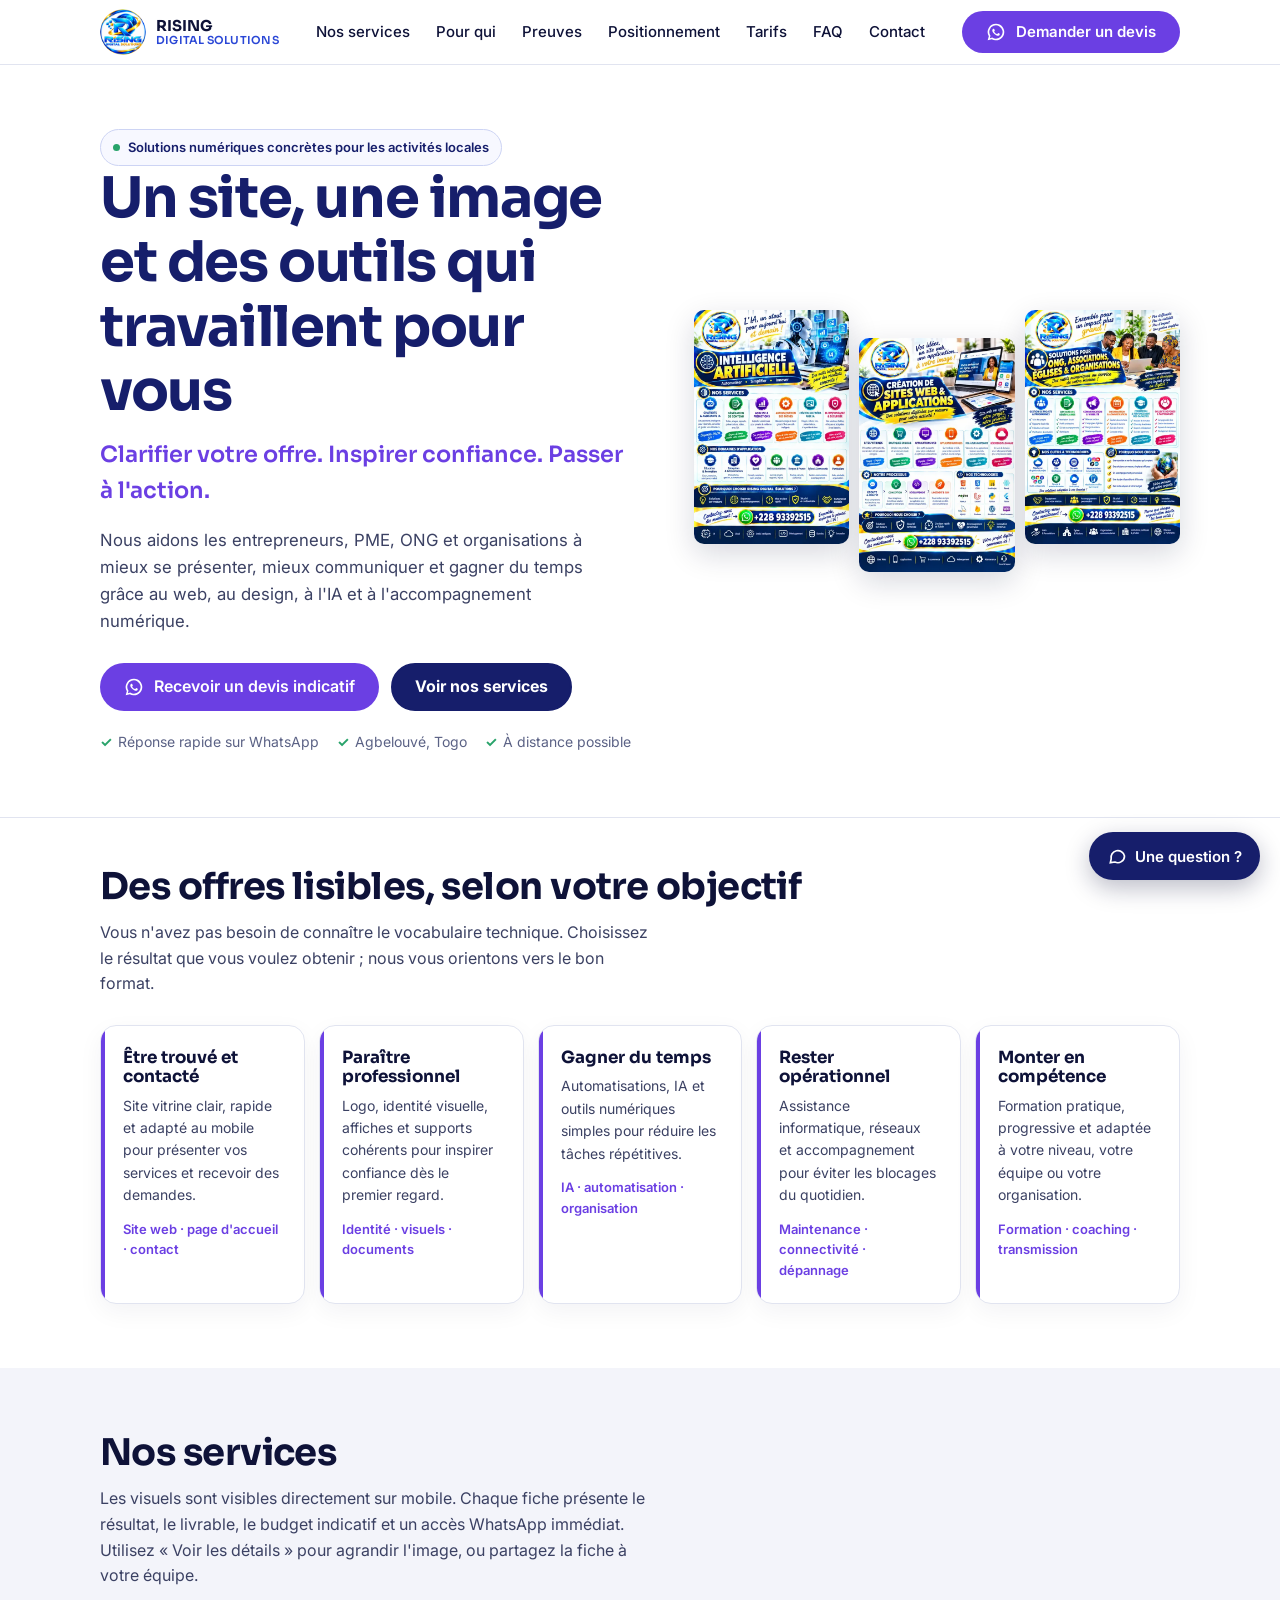
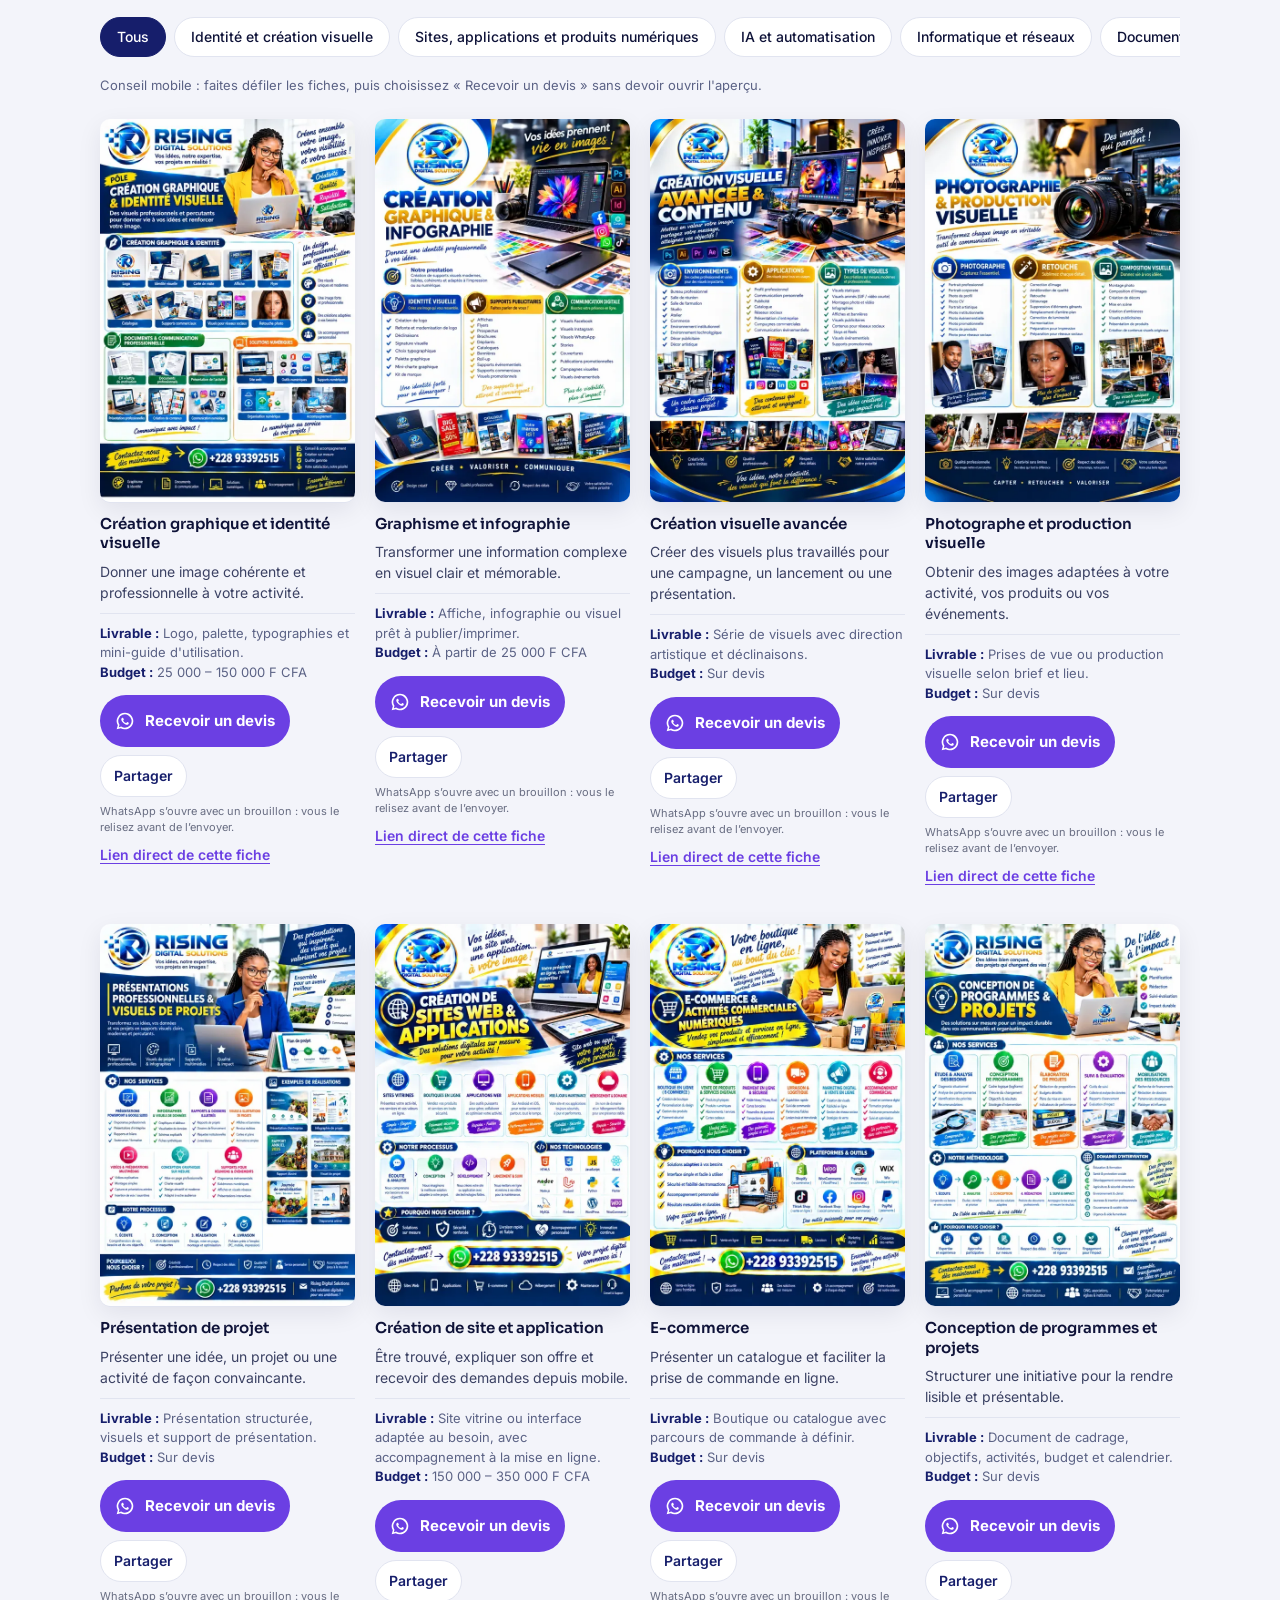
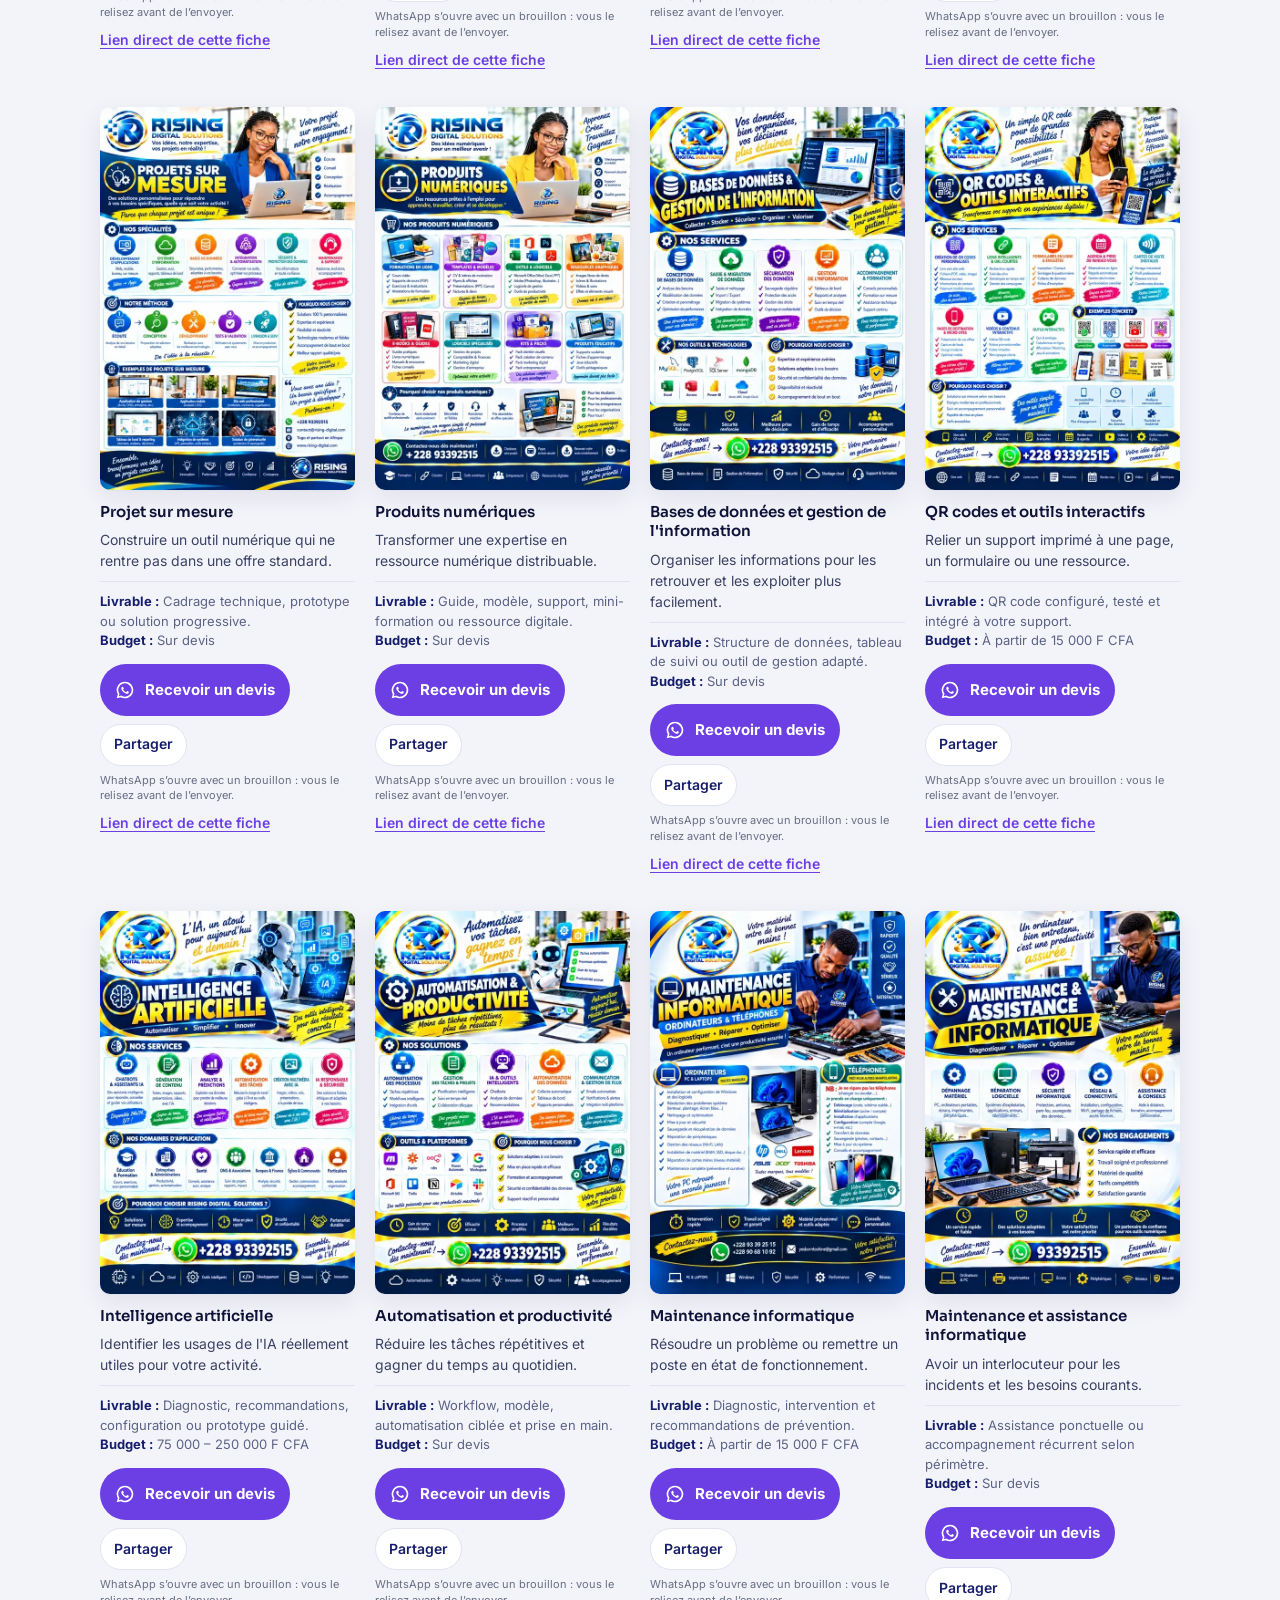
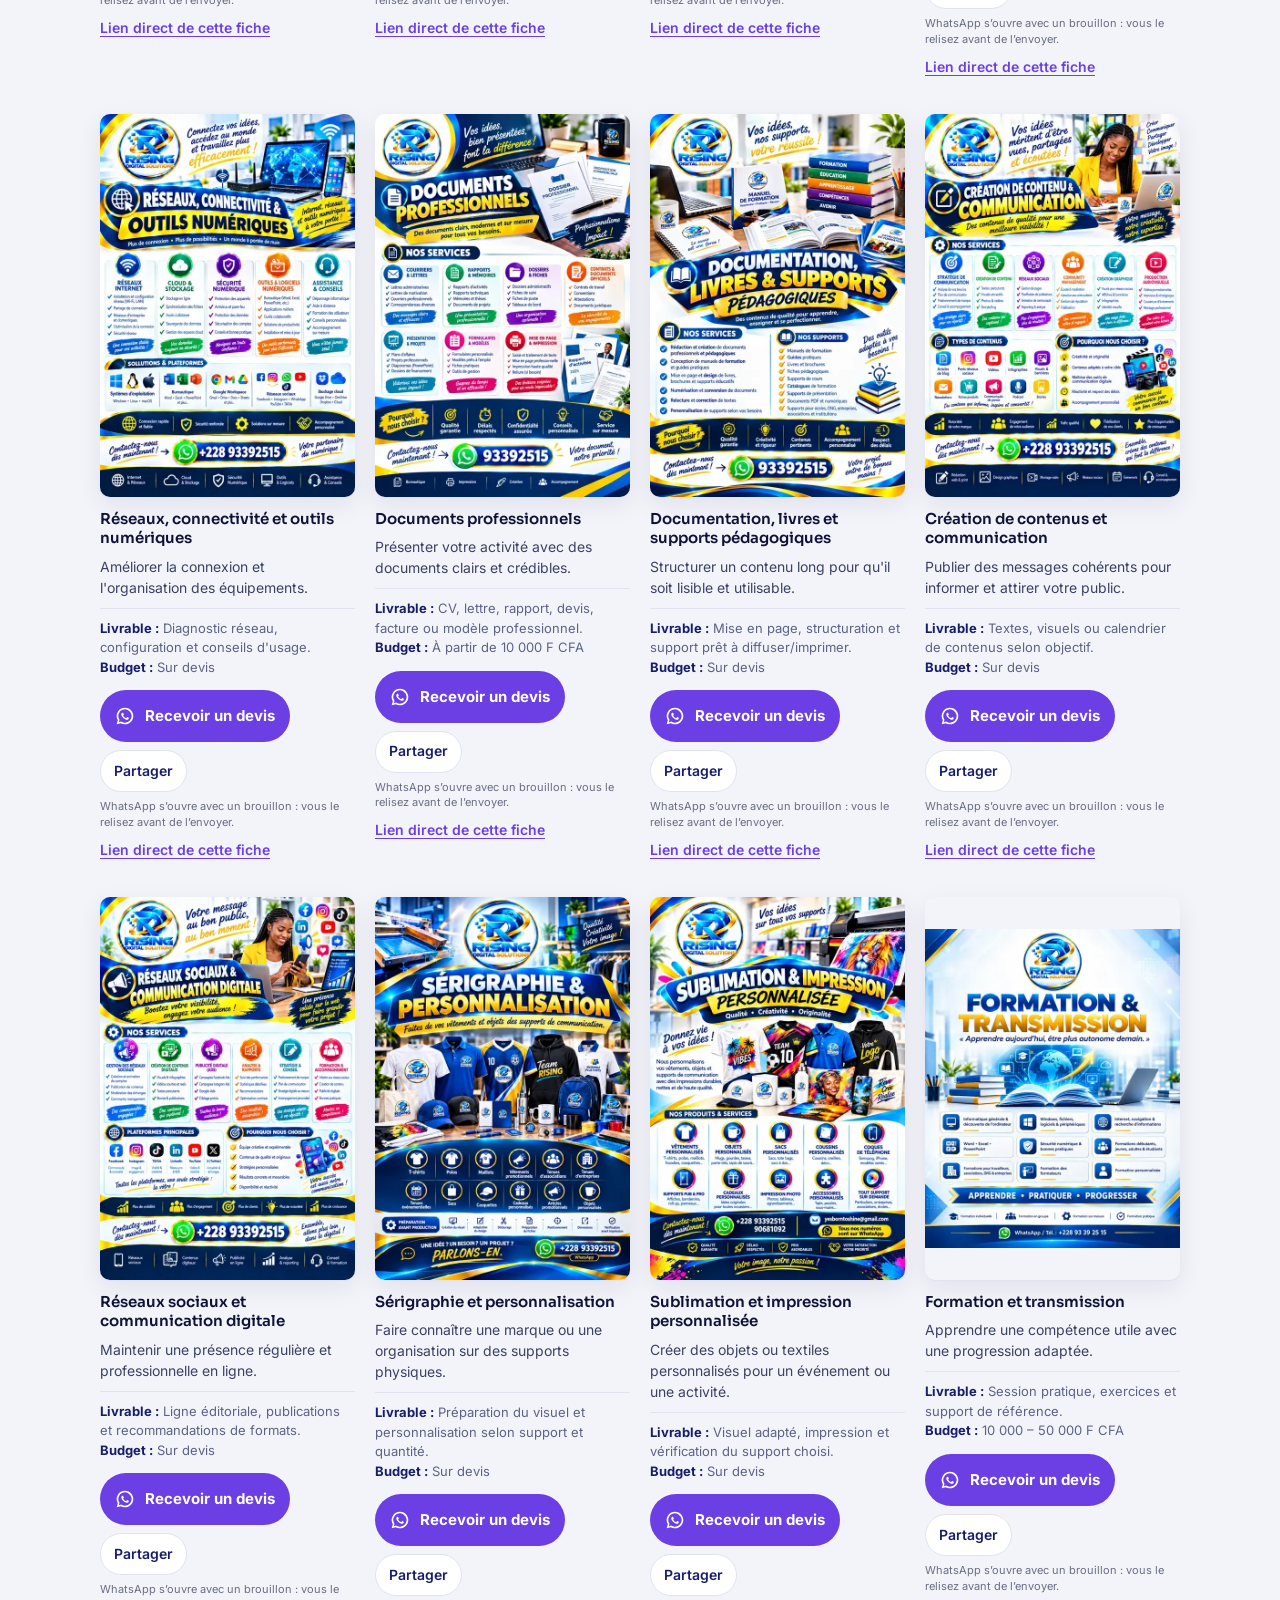
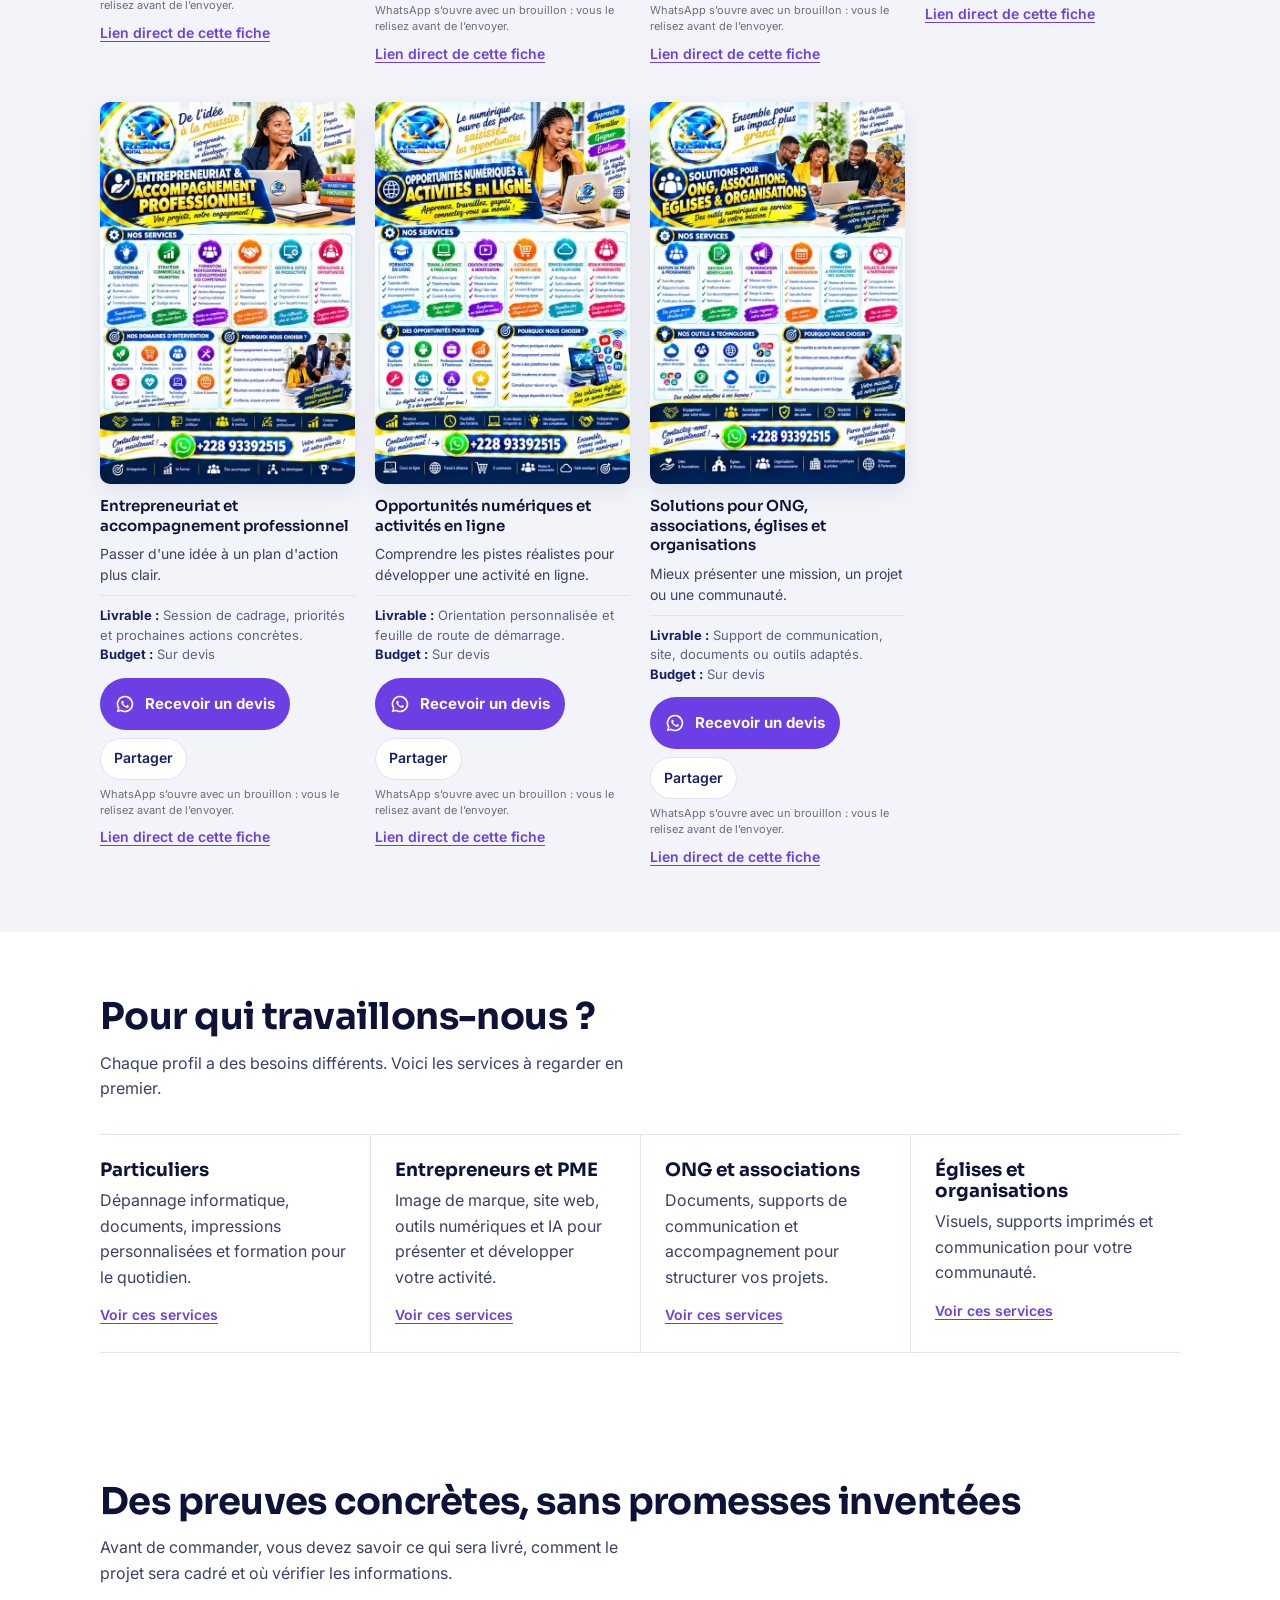
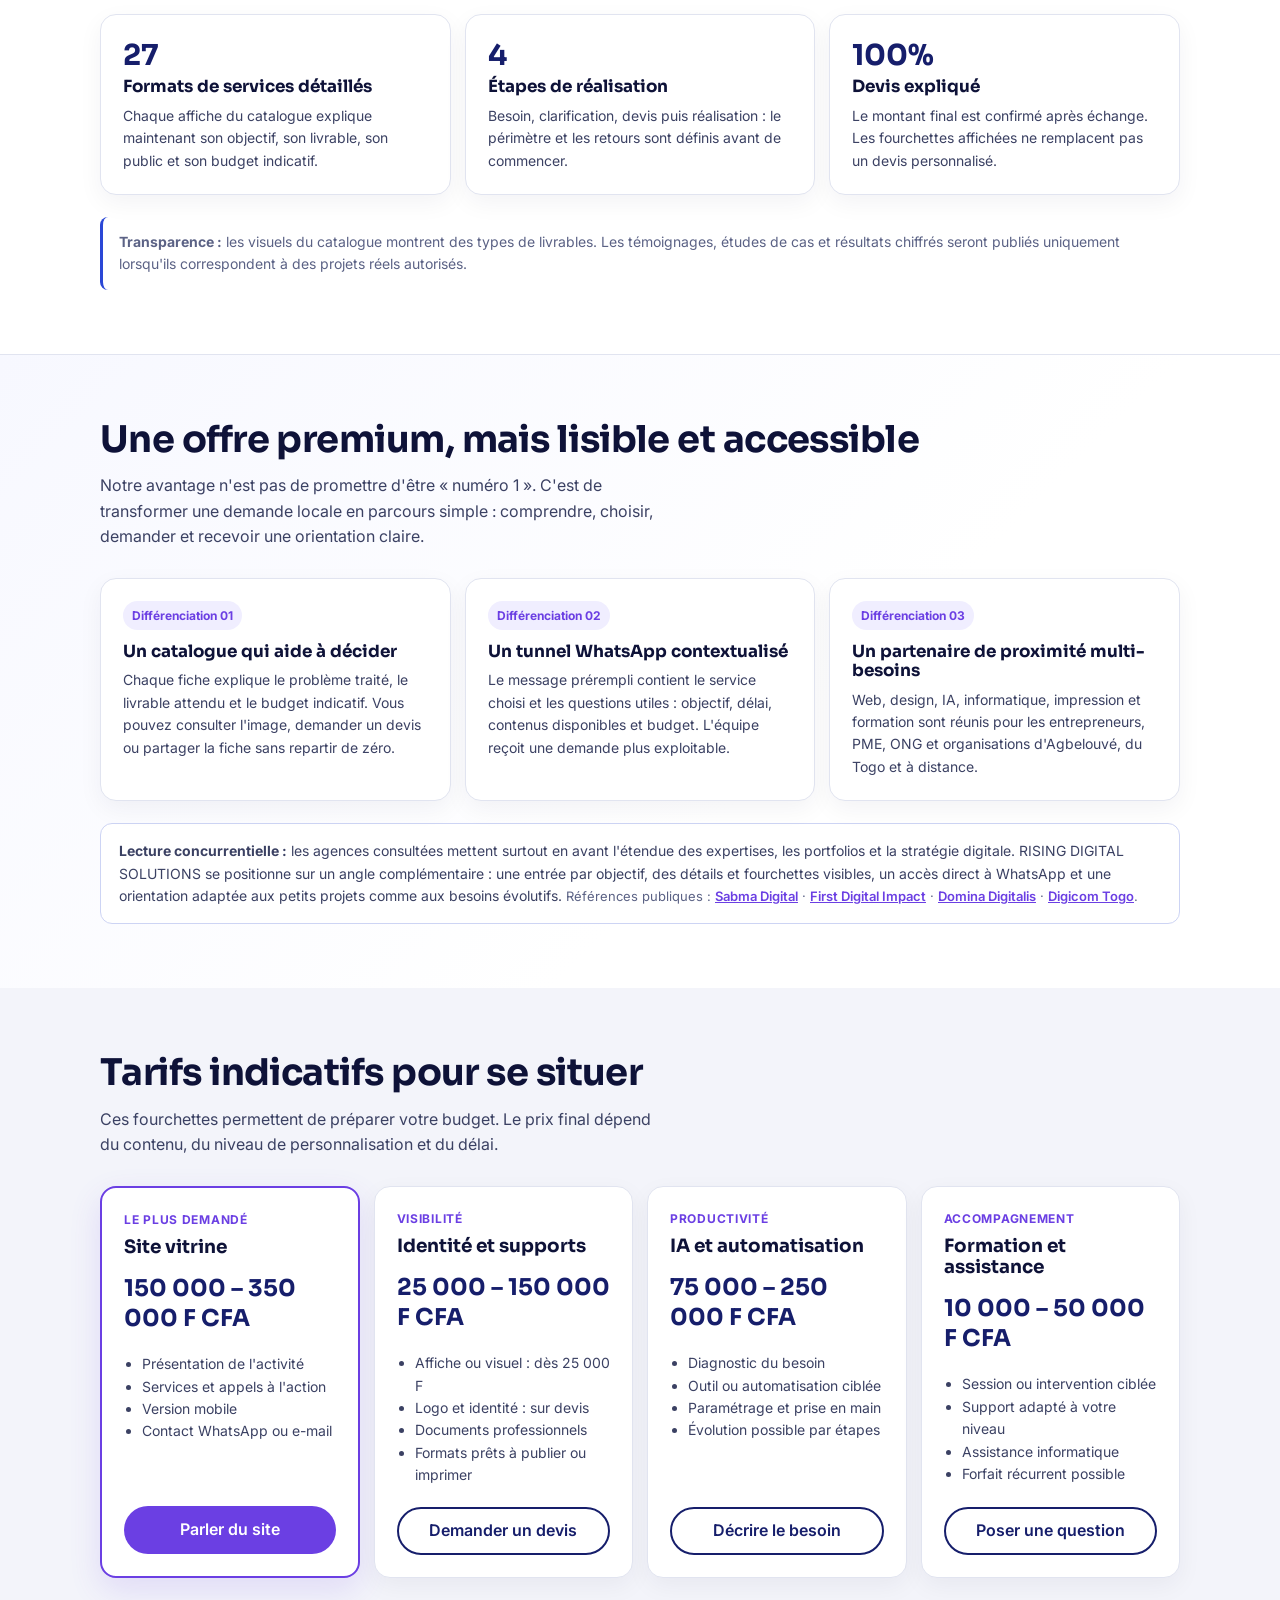
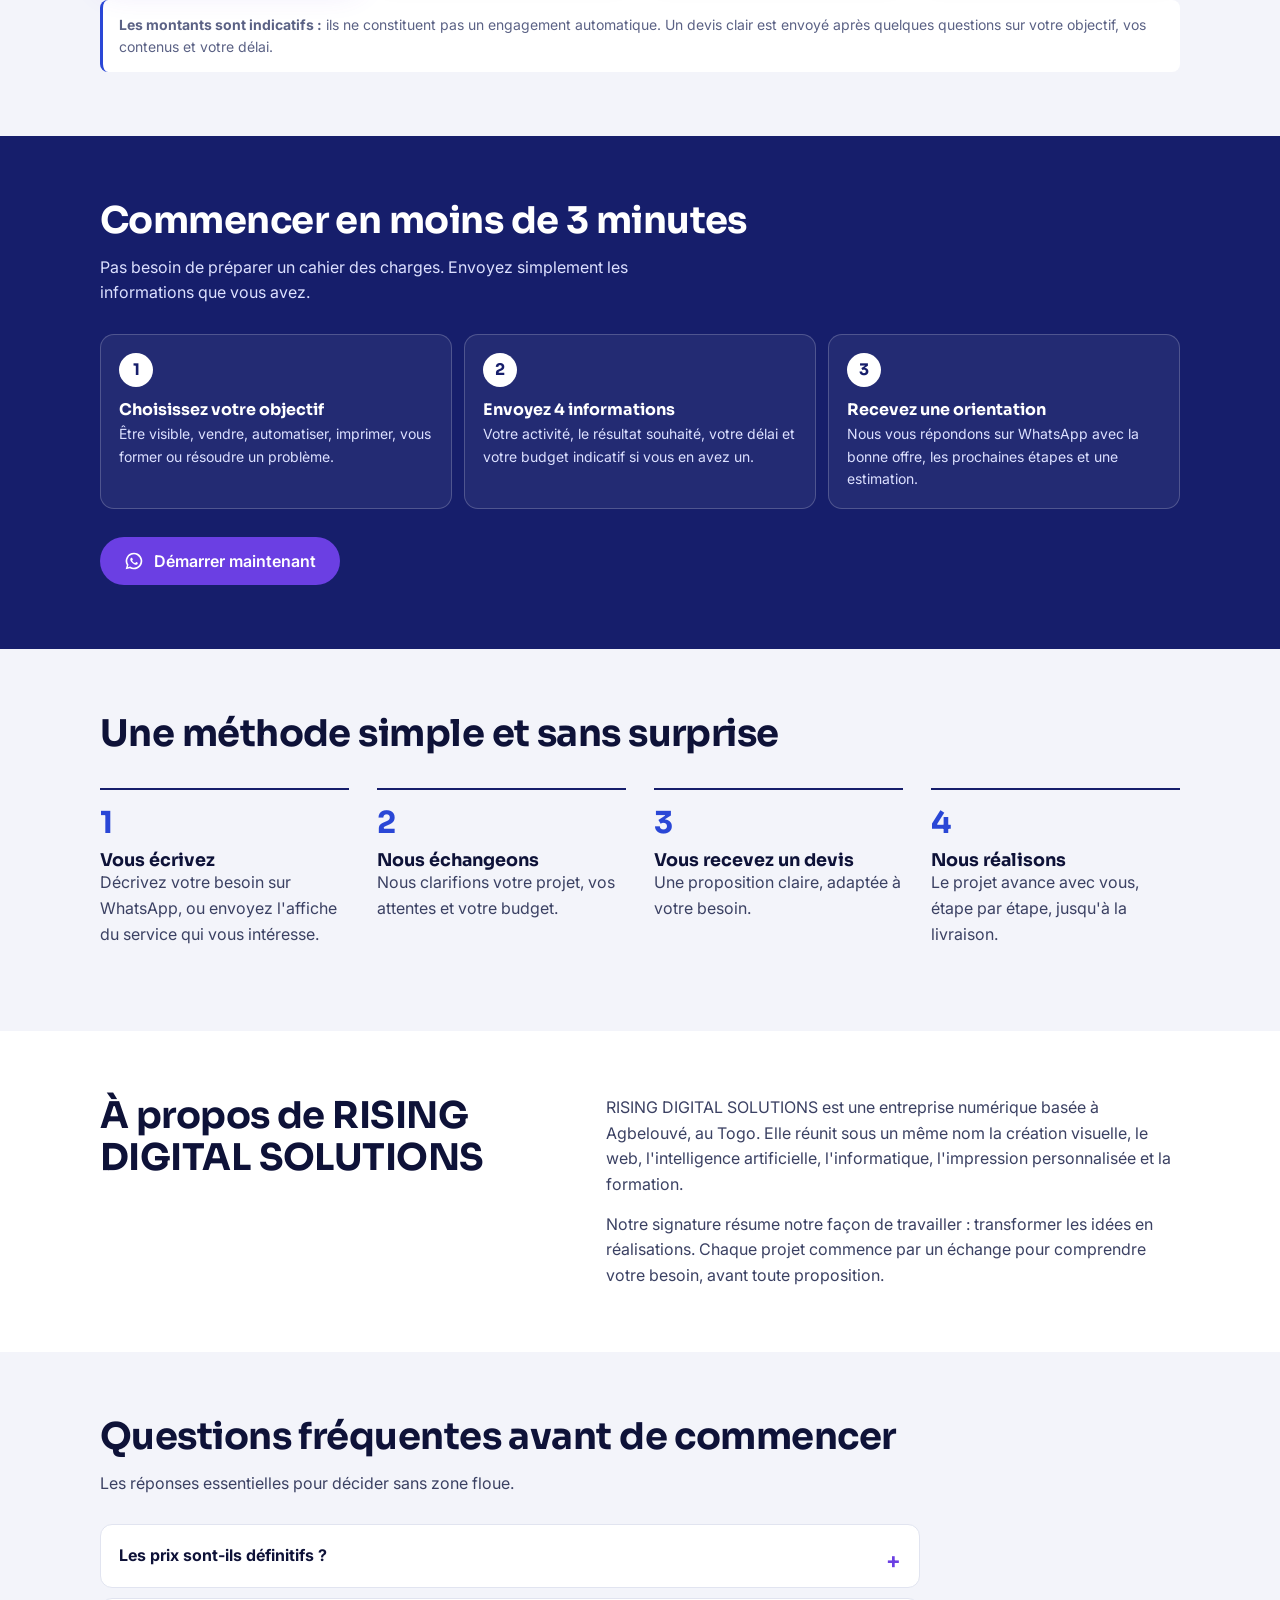
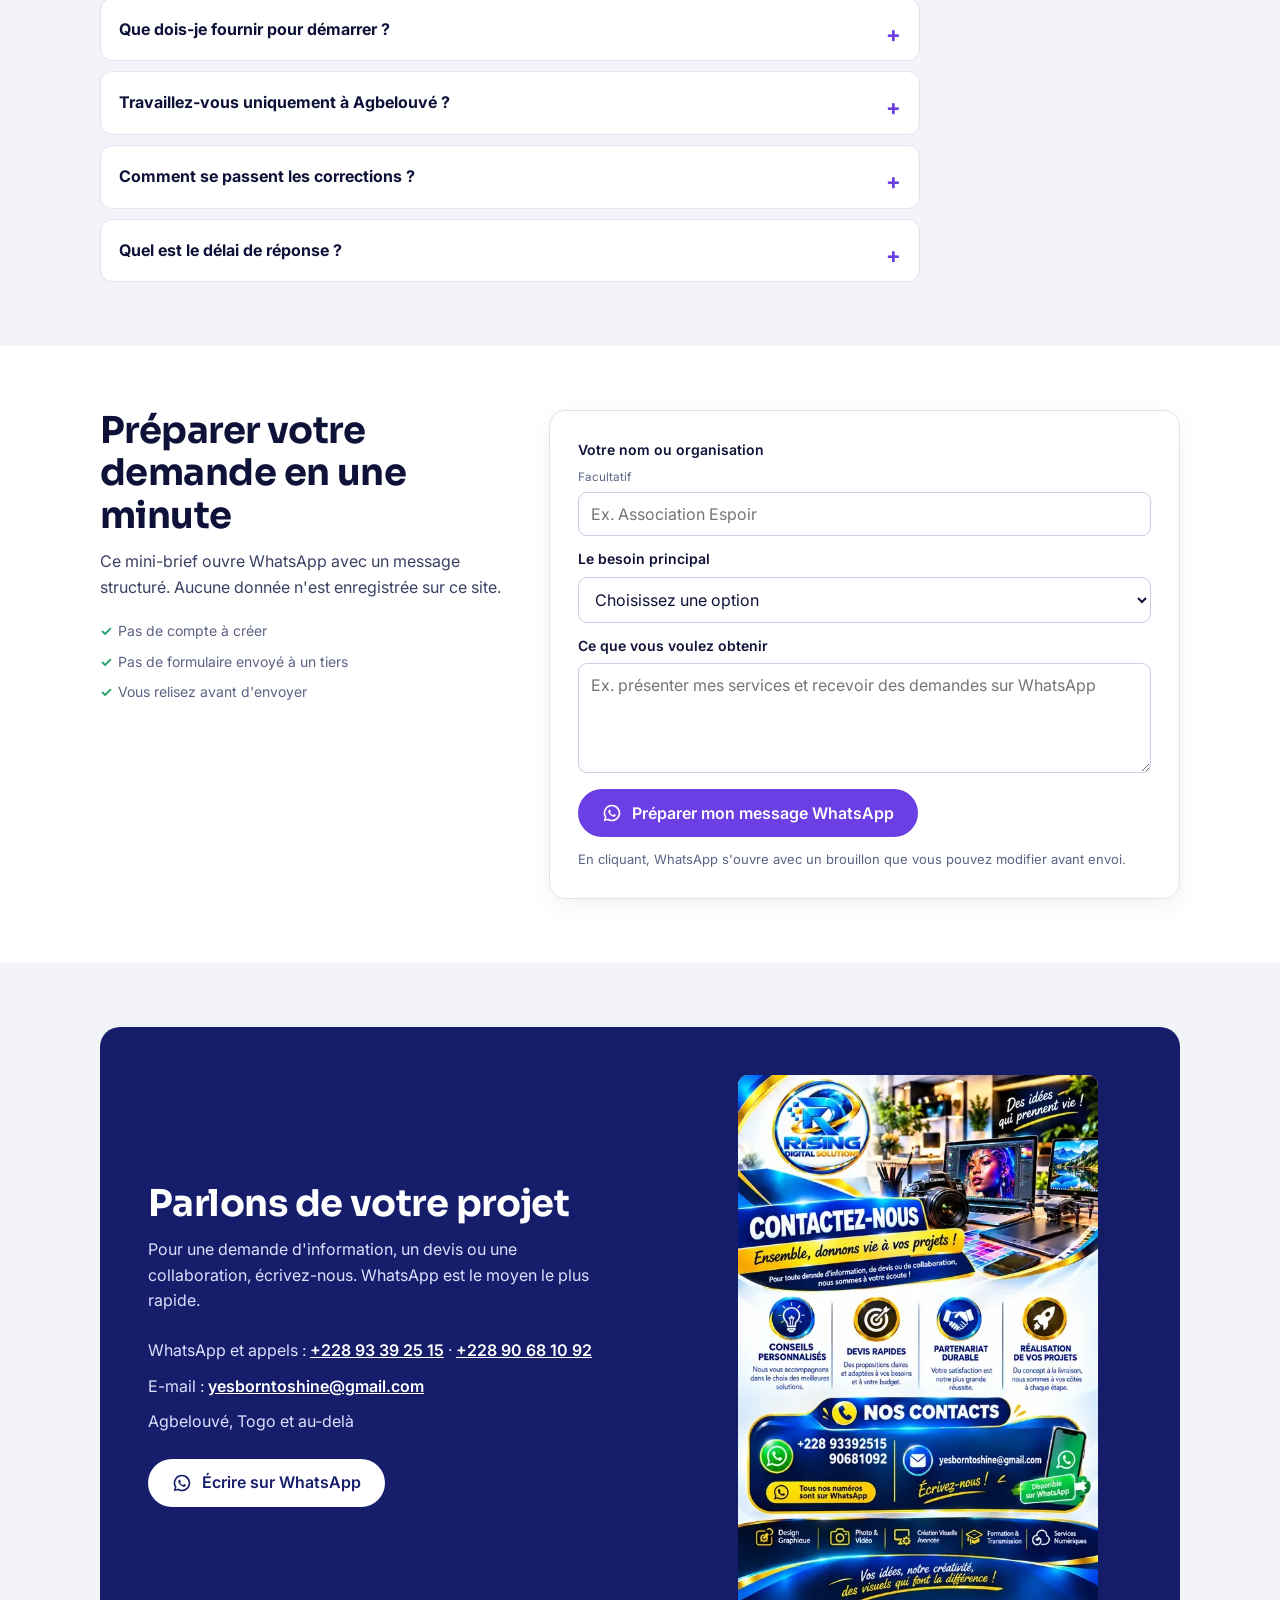
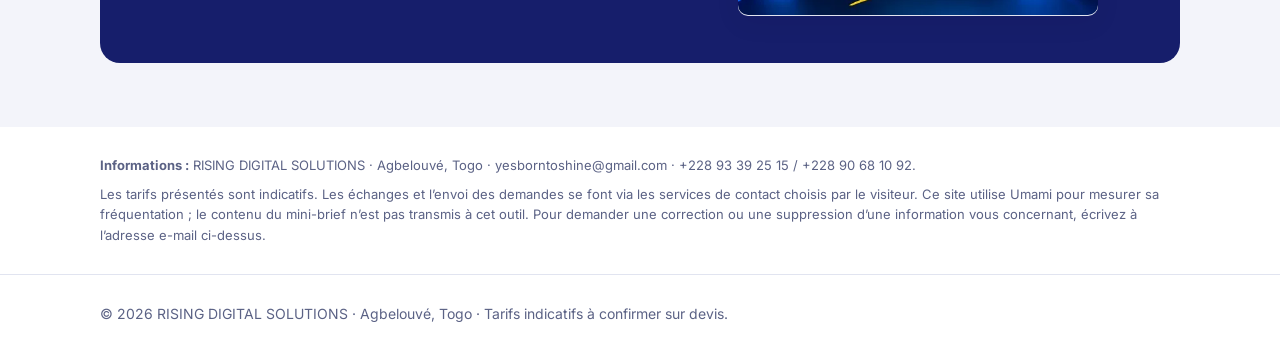
==== commit 43f90b70: "Ameliore le partage et met en avant les services" ====
--- a/index.html
+++ b/index.html
@@ -213,7 +213,7 @@
 .service-actions{display:flex;flex-wrap:wrap;gap:8px;margin-top:13px;align-items:center}
 .service-actions .btn{min-height:48px;padding:0 13px;font-size:14px}
 .service-actions .btn-wa{min-height:52px;font-size:15px;font-weight:700;color:#fff;white-space:nowrap}
-.share-btn{min-height:42px;padding:0 13px;border:1px solid var(--line);border-radius:999px;background:#fff;color:var(--navy);font:600 14px Inter,system-ui,sans-serif;cursor:pointer}
+.share-btn{display:inline-flex;align-items:center;justify-content:center;min-height:42px;padding:0 13px;border:1px solid var(--line);border-radius:999px;background:#fff;color:var(--navy);font:600 14px/1.3 Inter,system-ui,sans-serif;text-align:center;white-space:normal;cursor:pointer}
 .share-panel{display:flex;flex-wrap:wrap;gap:7px;margin-top:8px;padding:10px;border:1px solid var(--line);border-radius:10px;background:#fff}
 .share-panel[hidden]{display:none}
 .share-panel a,.share-panel button{min-height:42px;padding:0 10px;border:1px solid var(--line);border-radius:999px;background:#fff;color:var(--navy);font:600 12px Inter,system-ui,sans-serif;text-decoration:none;cursor:pointer}
@@ -230,11 +230,11 @@
 .comparison-note{margin-top:22px;padding:16px 18px;border-radius:12px;background:#fff;border:1px solid #CDD4F4;font-size:14px}
 .source-links{margin-top:12px;font-size:13px;color:#5B6285}
 .source-links a{color:var(--violet);font-weight:600}
-.lb-actions{display:flex;flex-wrap:wrap;gap:8px;margin-top:12px}
-.lb-actions .btn{flex:1;justify-content:center;min-width:190px}
+.lb-actions{display:grid;grid-template-columns:repeat(2,minmax(0,1fr));gap:8px;margin-top:12px}
+.lb-actions .btn,.lb-actions .share-btn{display:flex;width:100%;min-width:0;min-height:46px;align-items:center;justify-content:center;padding:8px 12px;line-height:1.3;text-align:center;white-space:normal}
 .mobile-hint{margin-top:10px;font-size:13px;color:#5B6285}
 @media(min-width:700px){.premium-grid{grid-template-columns:repeat(3,1fr)}}
-@media(max-width:699px){.grid{grid-template-columns:1fr}.poster{aspect-ratio:2/3}.poster img{object-fit:contain}.grid h3{font-size:16px}.service-actions{display:grid;grid-template-columns:1fr}.service-actions .btn,.share-btn{width:100%;justify-content:center}.share-panel{grid-column:1/-1}.lb-img{height:min(46vh,420px);height:min(46svh,420px);max-height:none}}
+@media(max-width:699px){.grid{grid-template-columns:1fr}.poster{aspect-ratio:2/3}.poster img{object-fit:contain}.grid h3{font-size:16px}.service-actions{display:grid;grid-template-columns:1fr}.service-actions .btn,.share-btn{width:100%;justify-content:center}.share-panel{grid-column:1/-1}.lb-actions{grid-template-columns:1fr}.lb-actions .btn,.lb-actions .share-btn{width:100%;min-width:0}.lb-img{height:min(46vh,420px);height:min(46svh,420px);max-height:none}}
 </style>
 </head>
 <body>
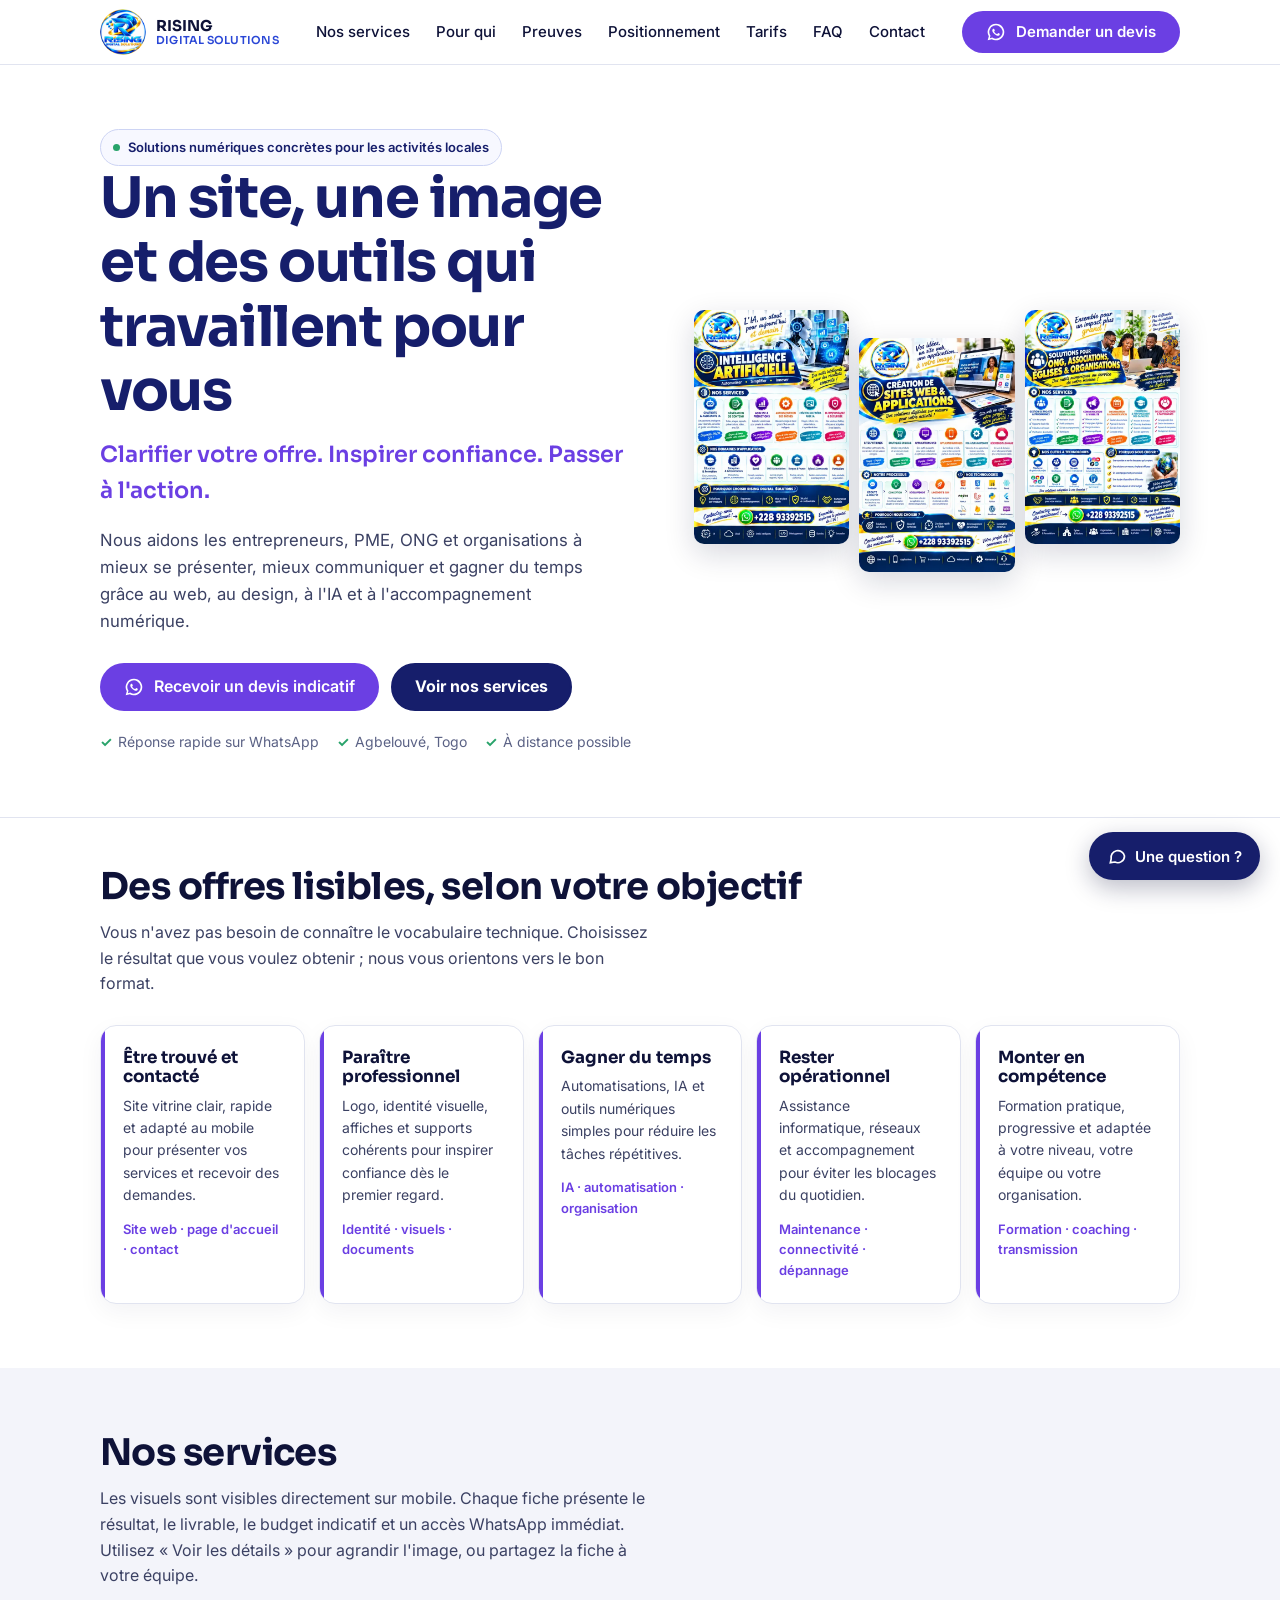
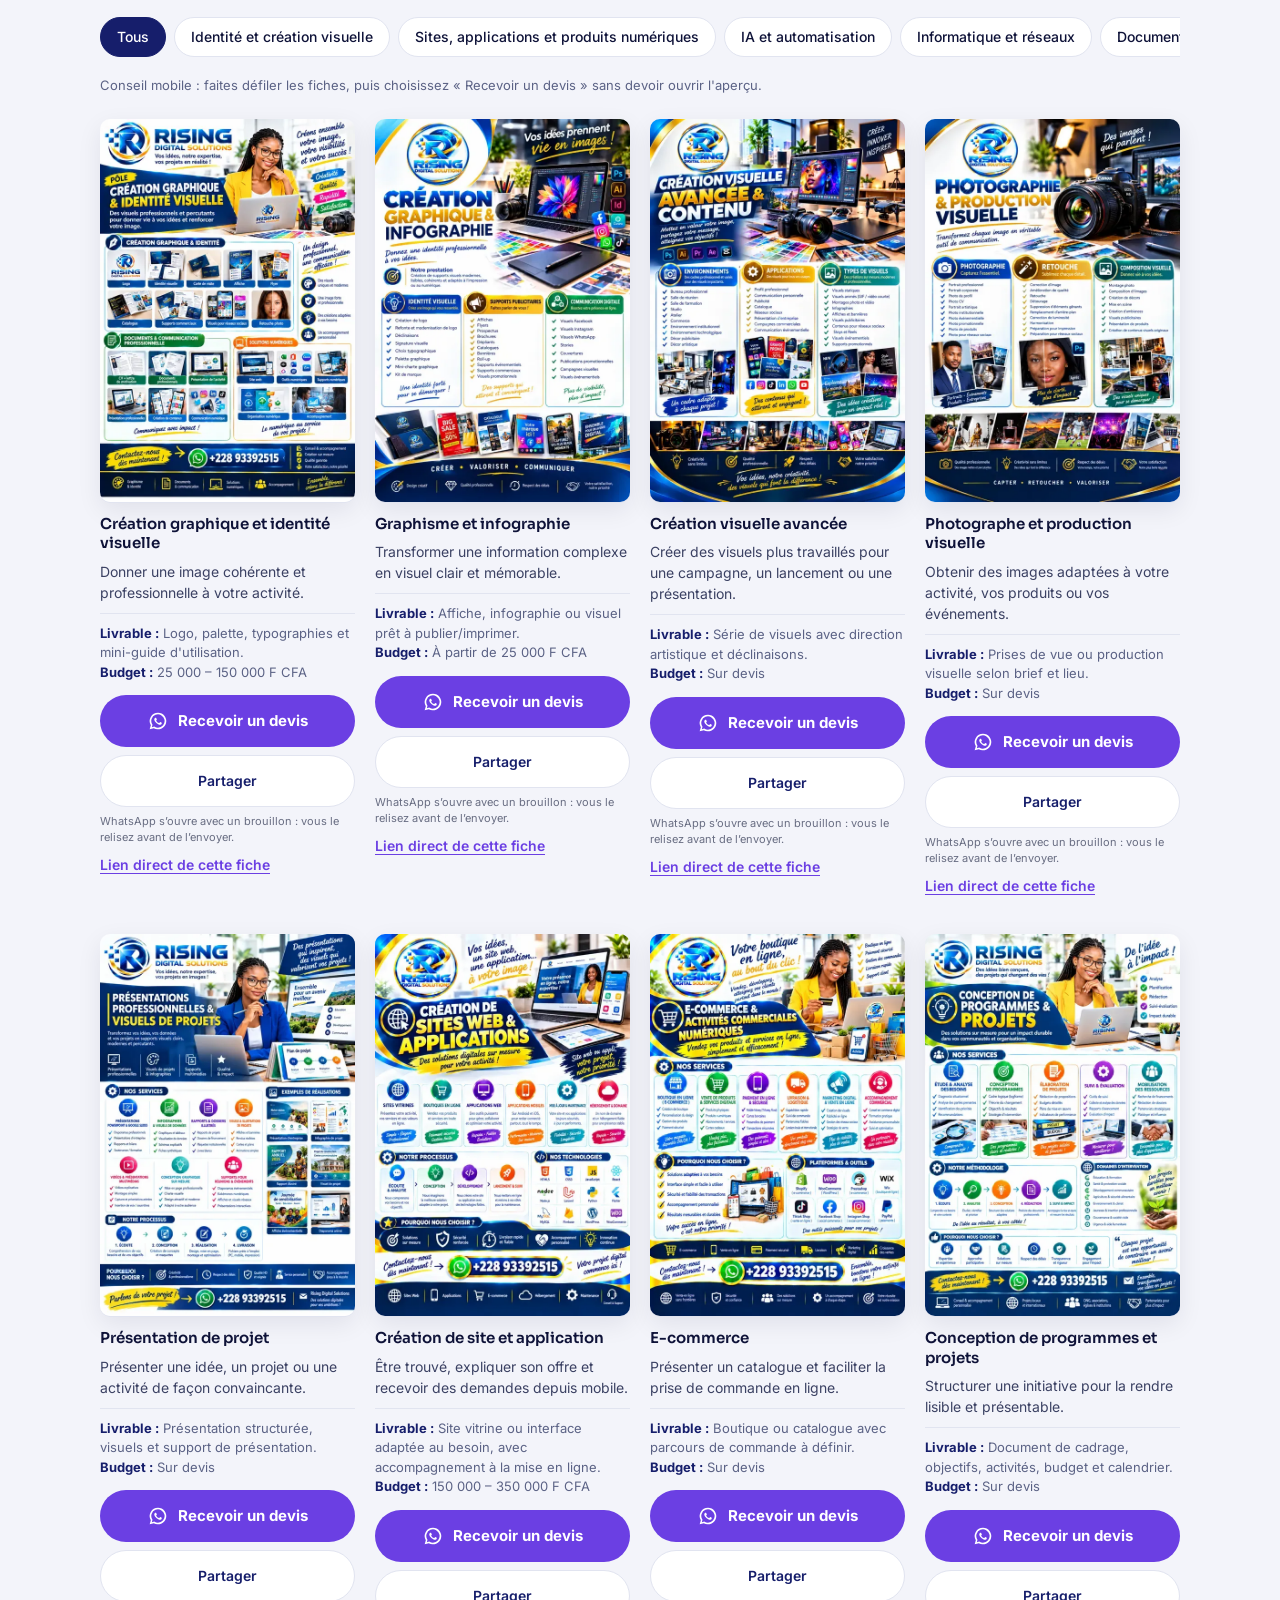
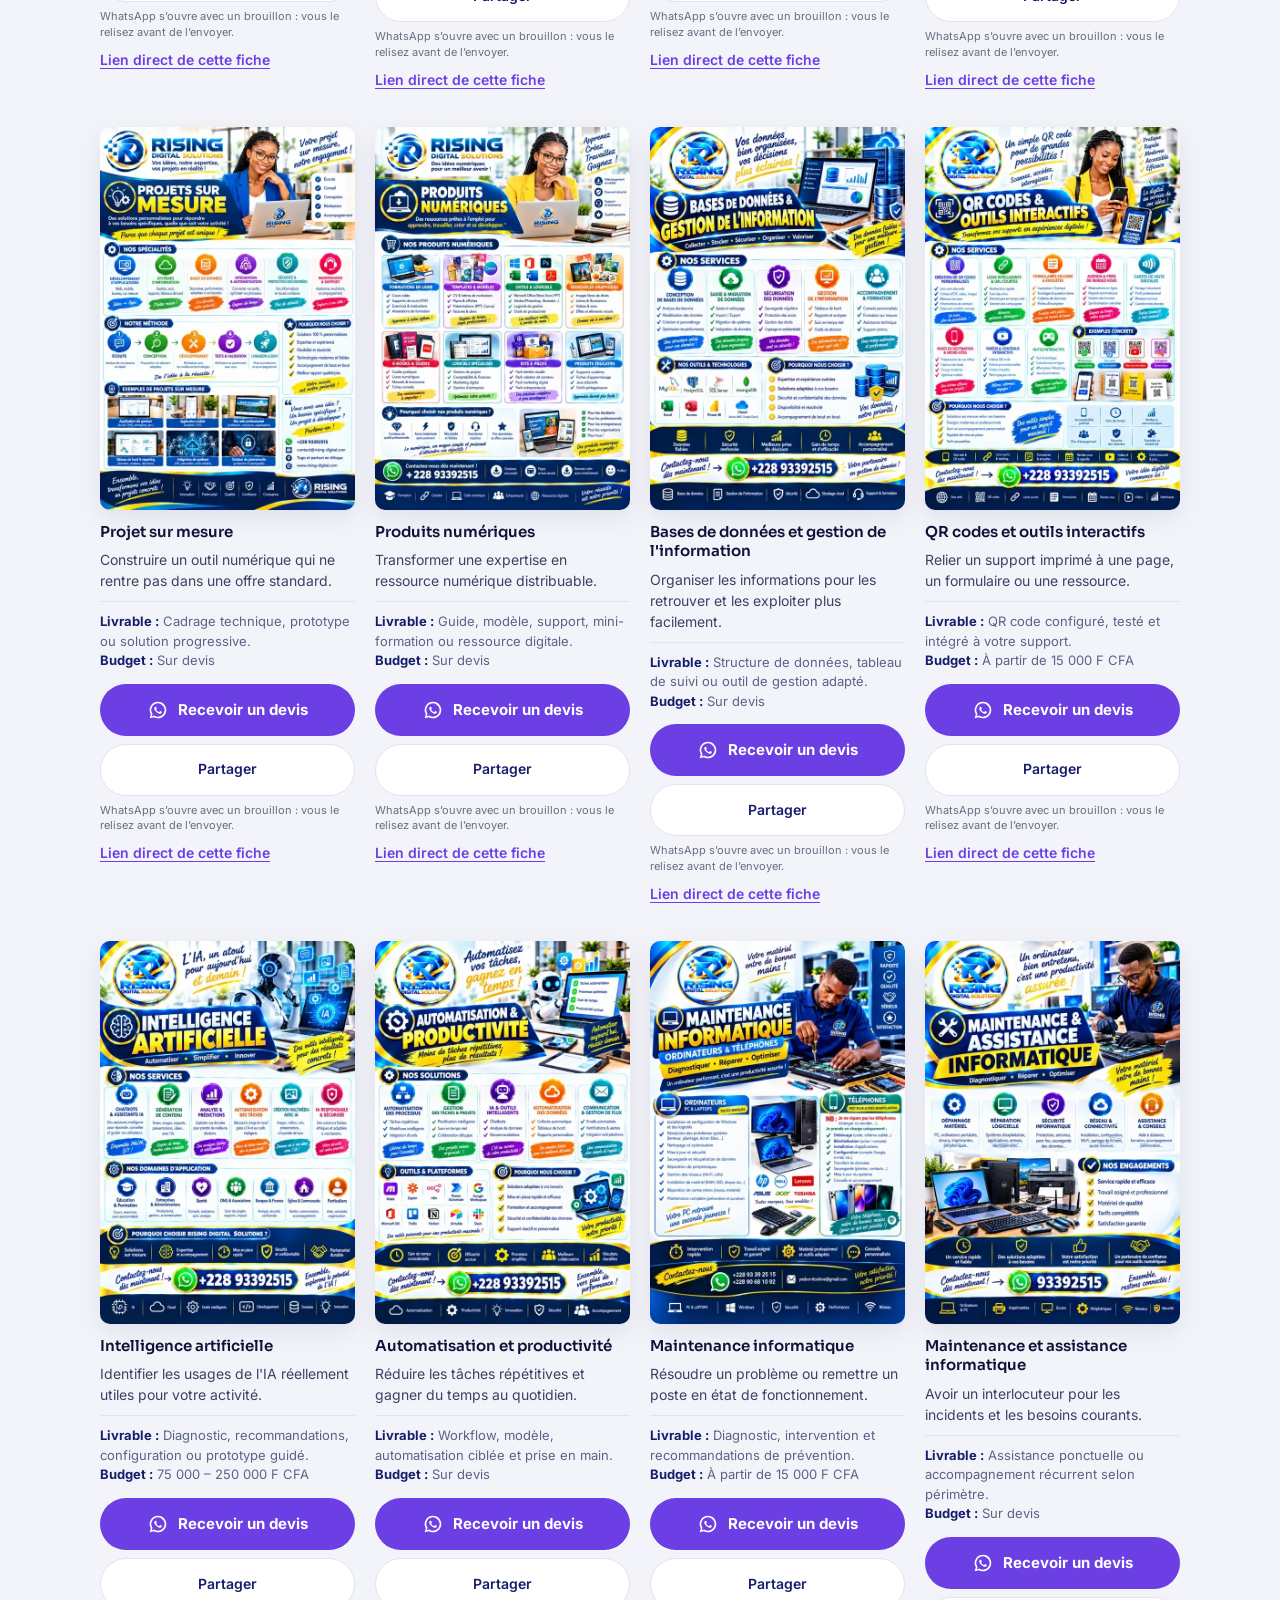
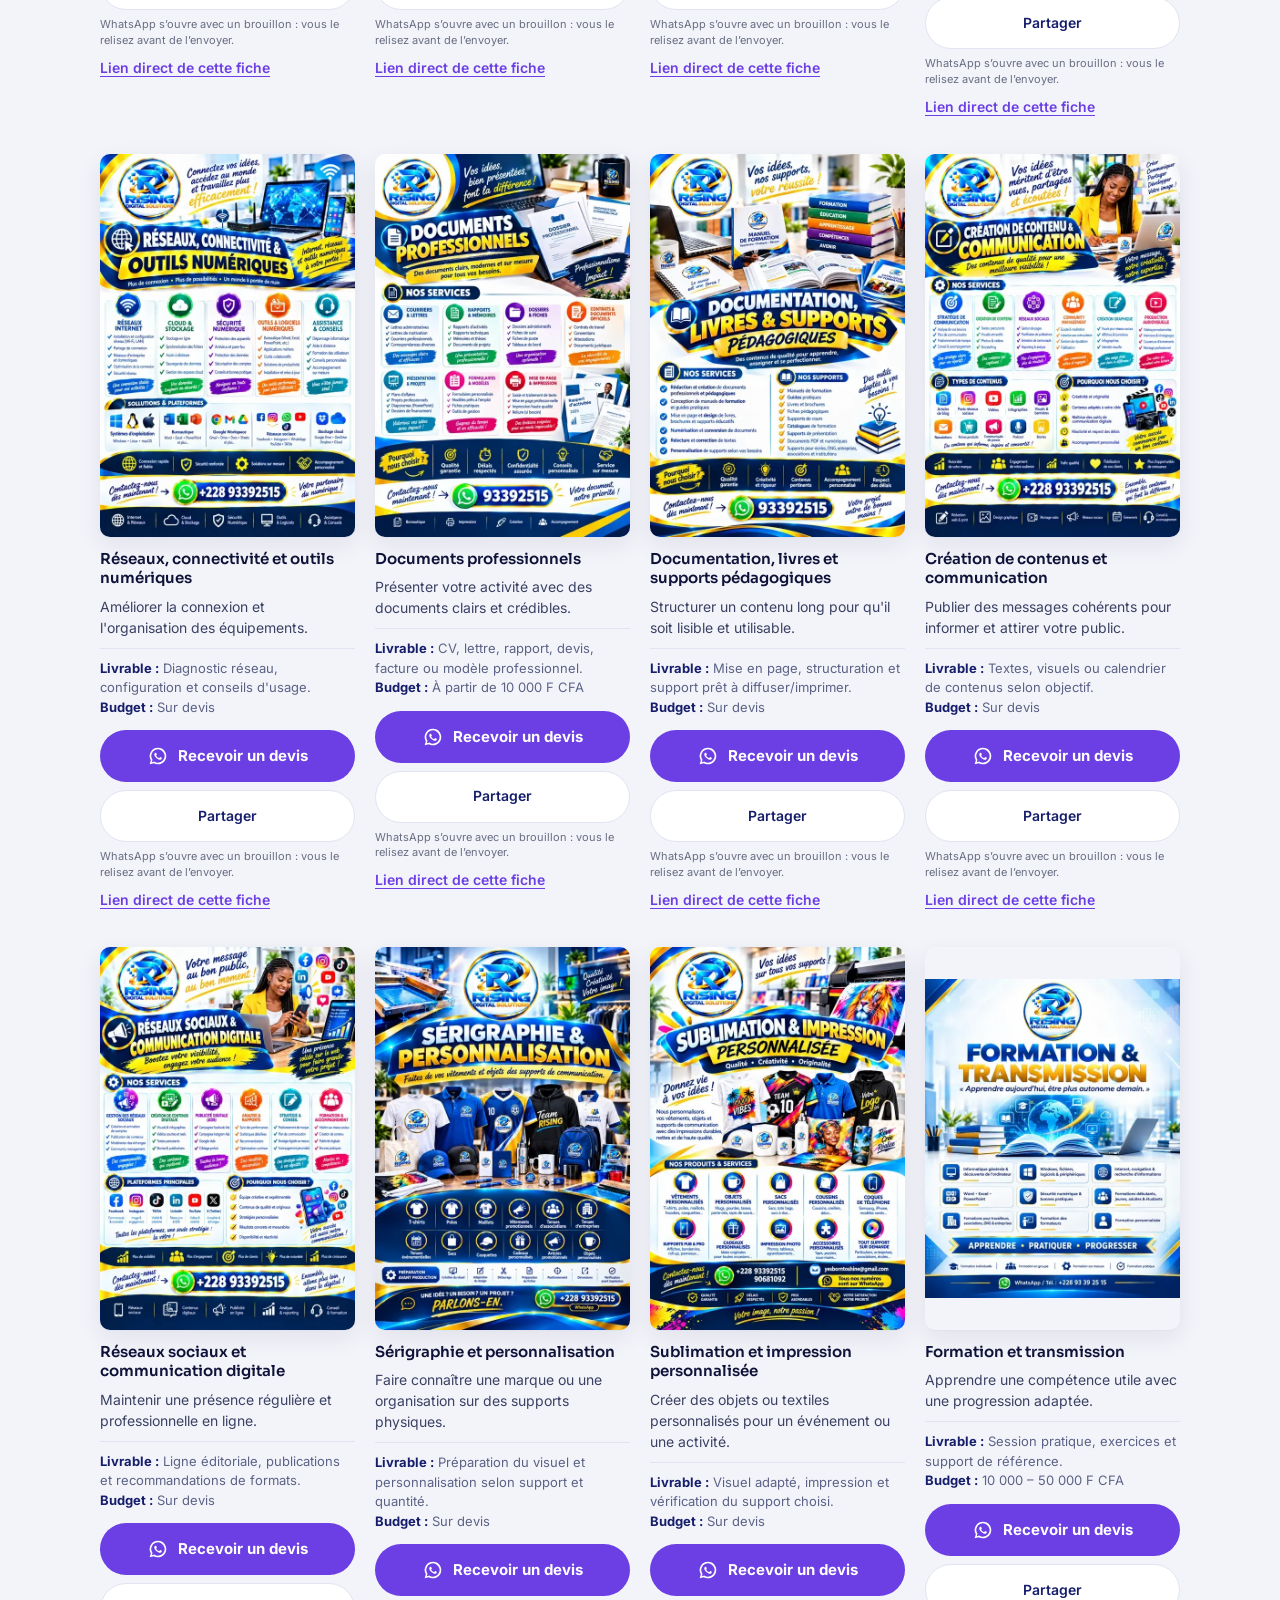
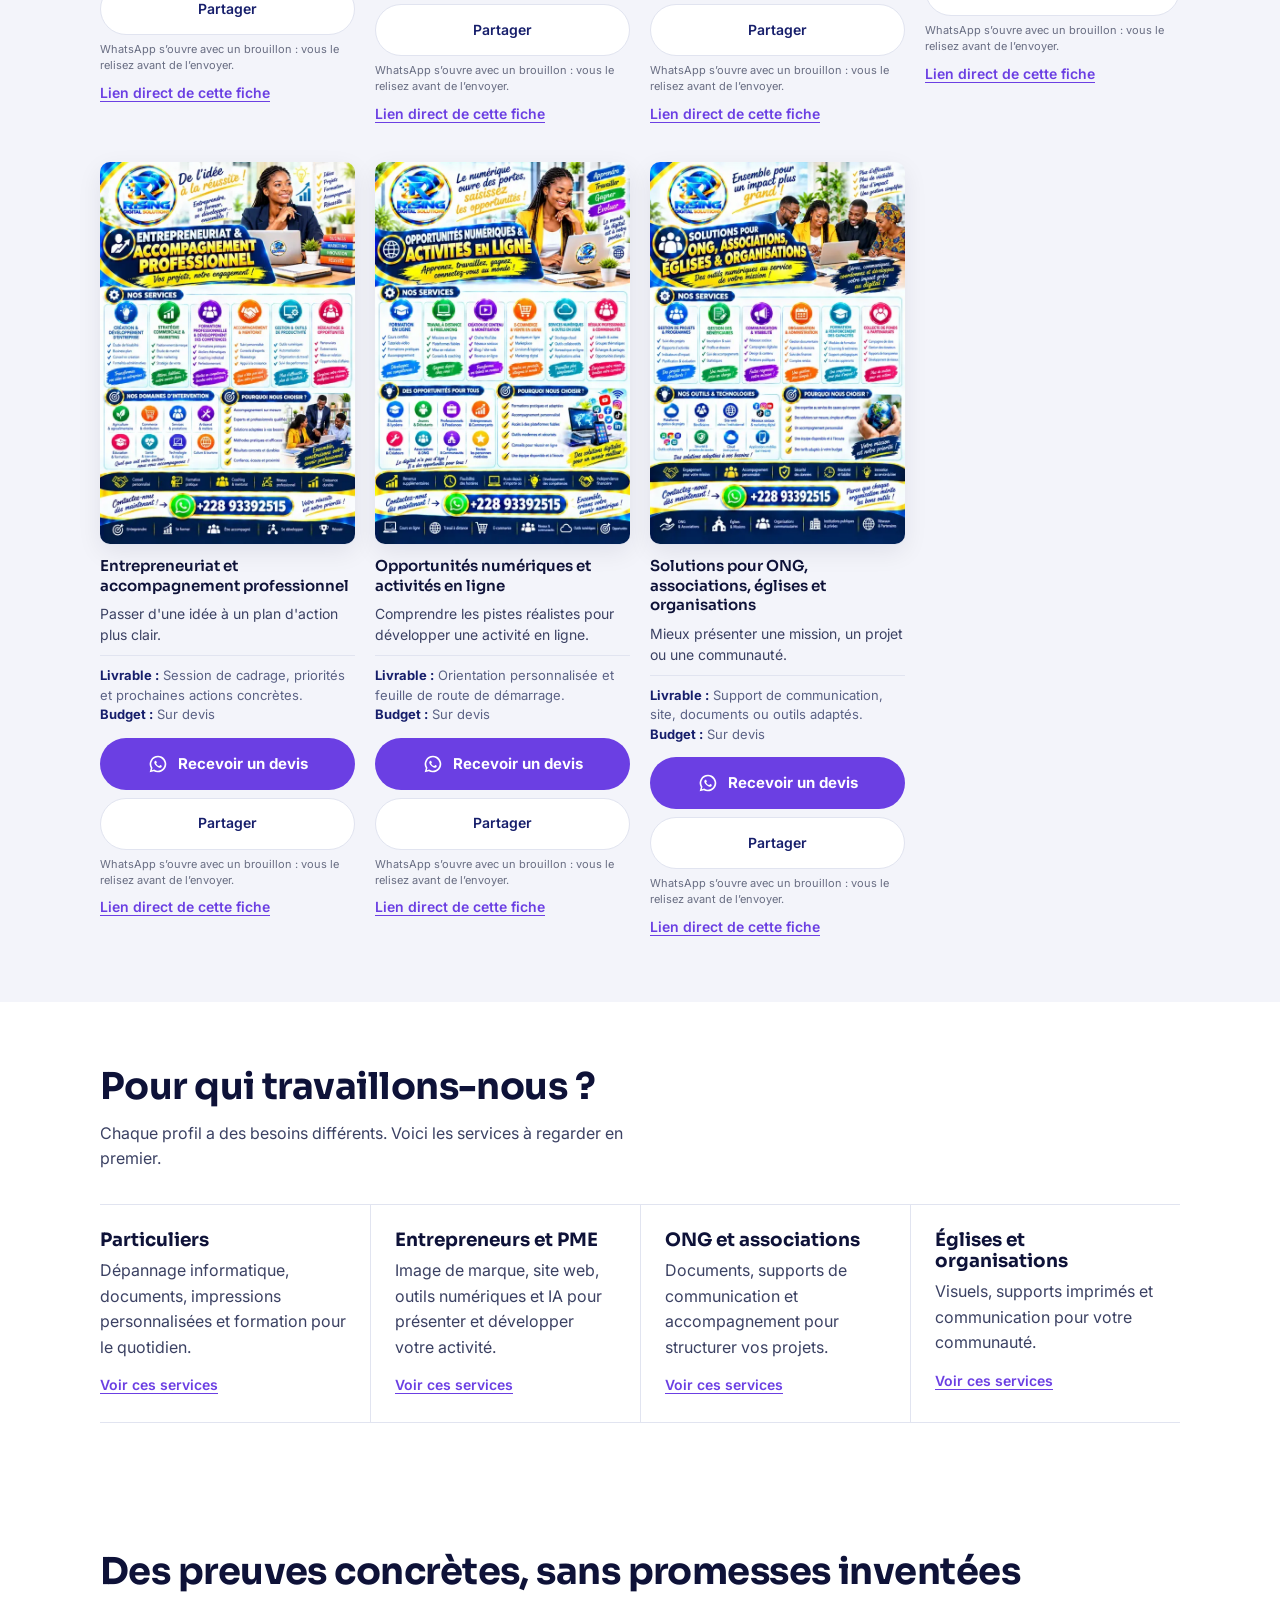
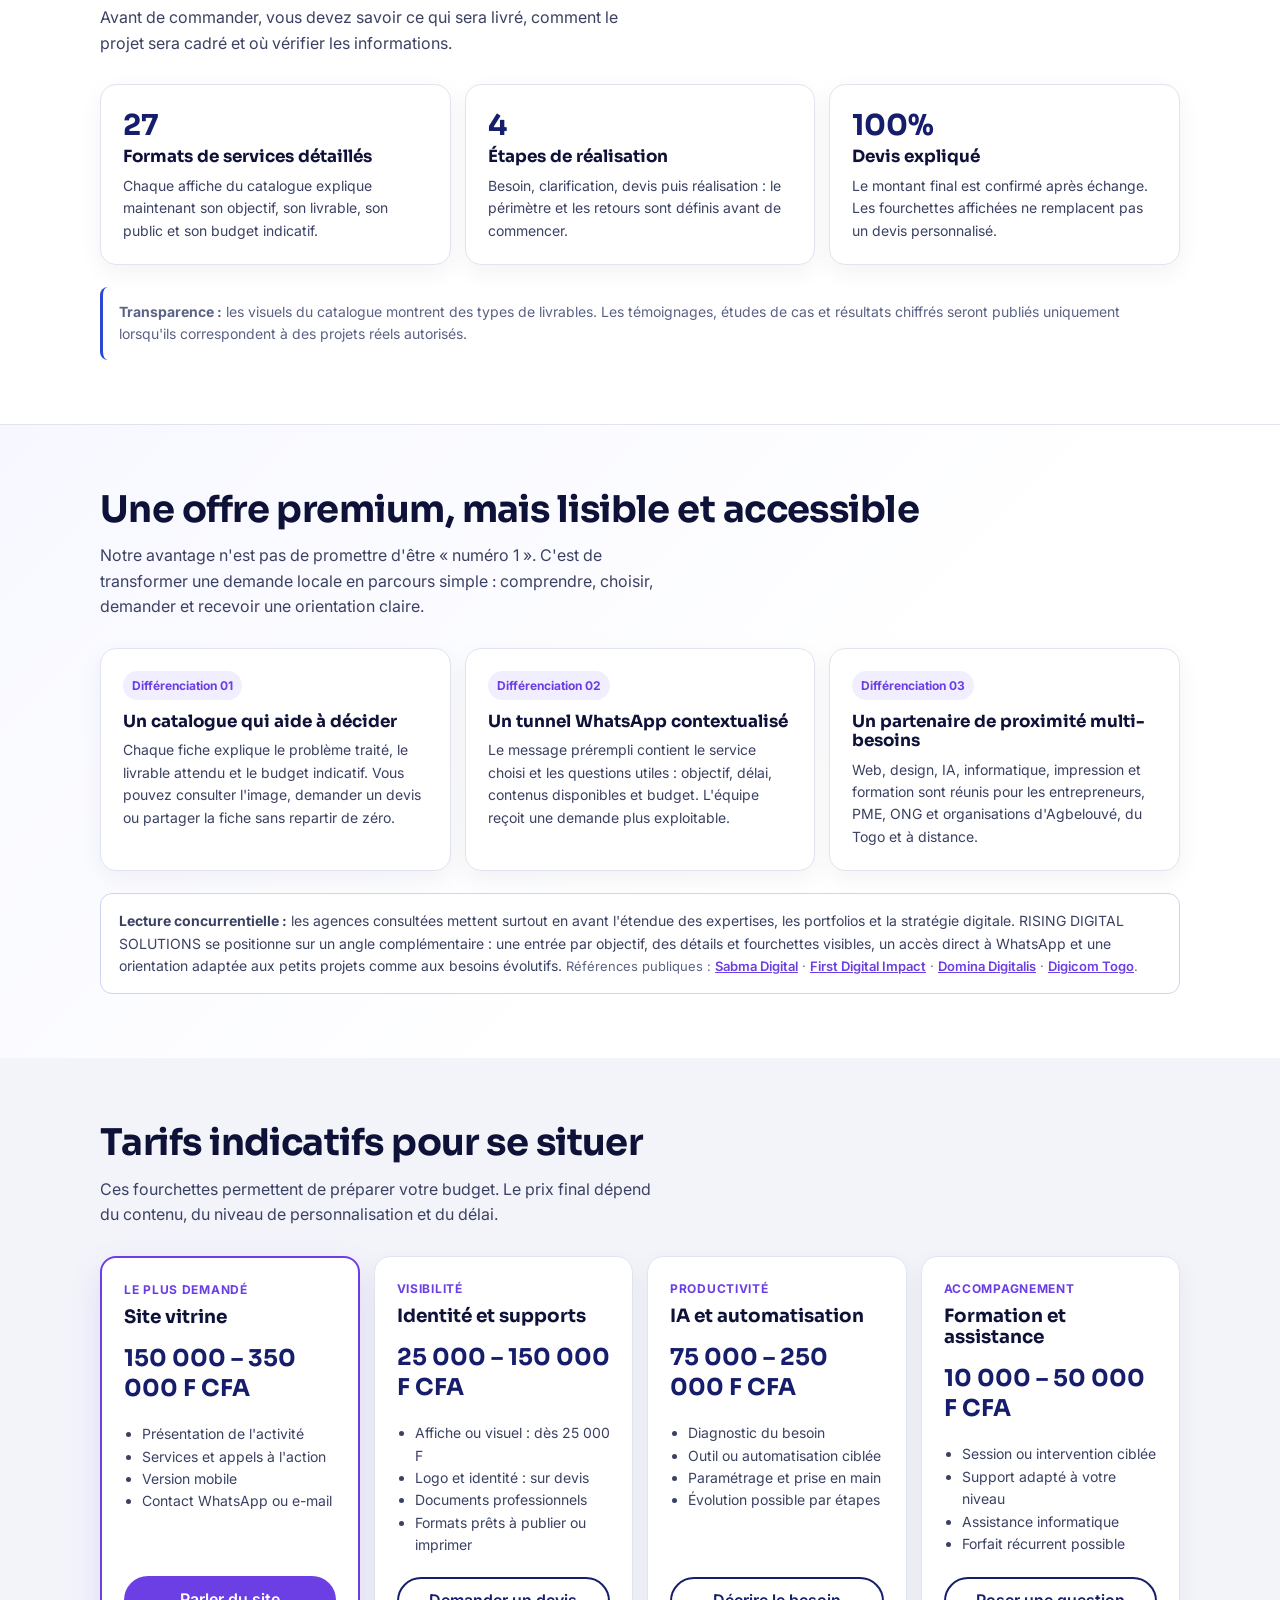
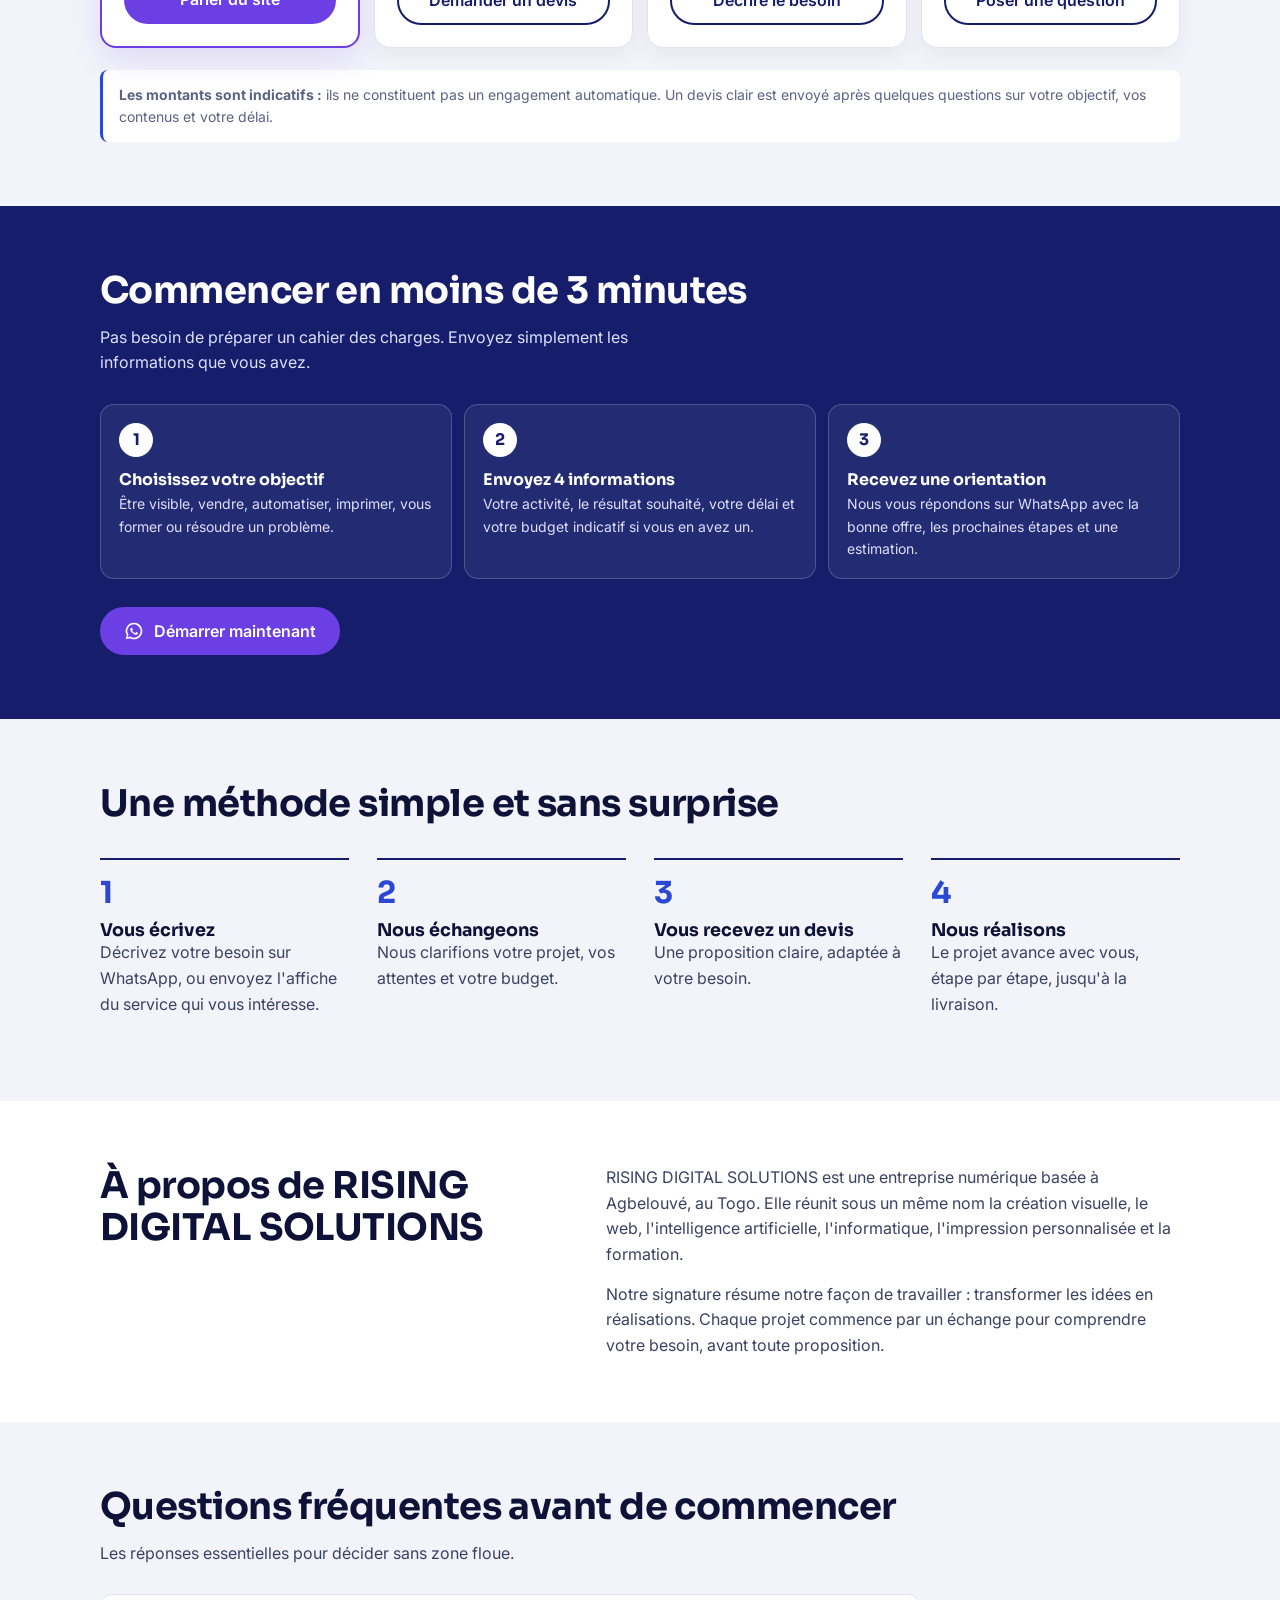
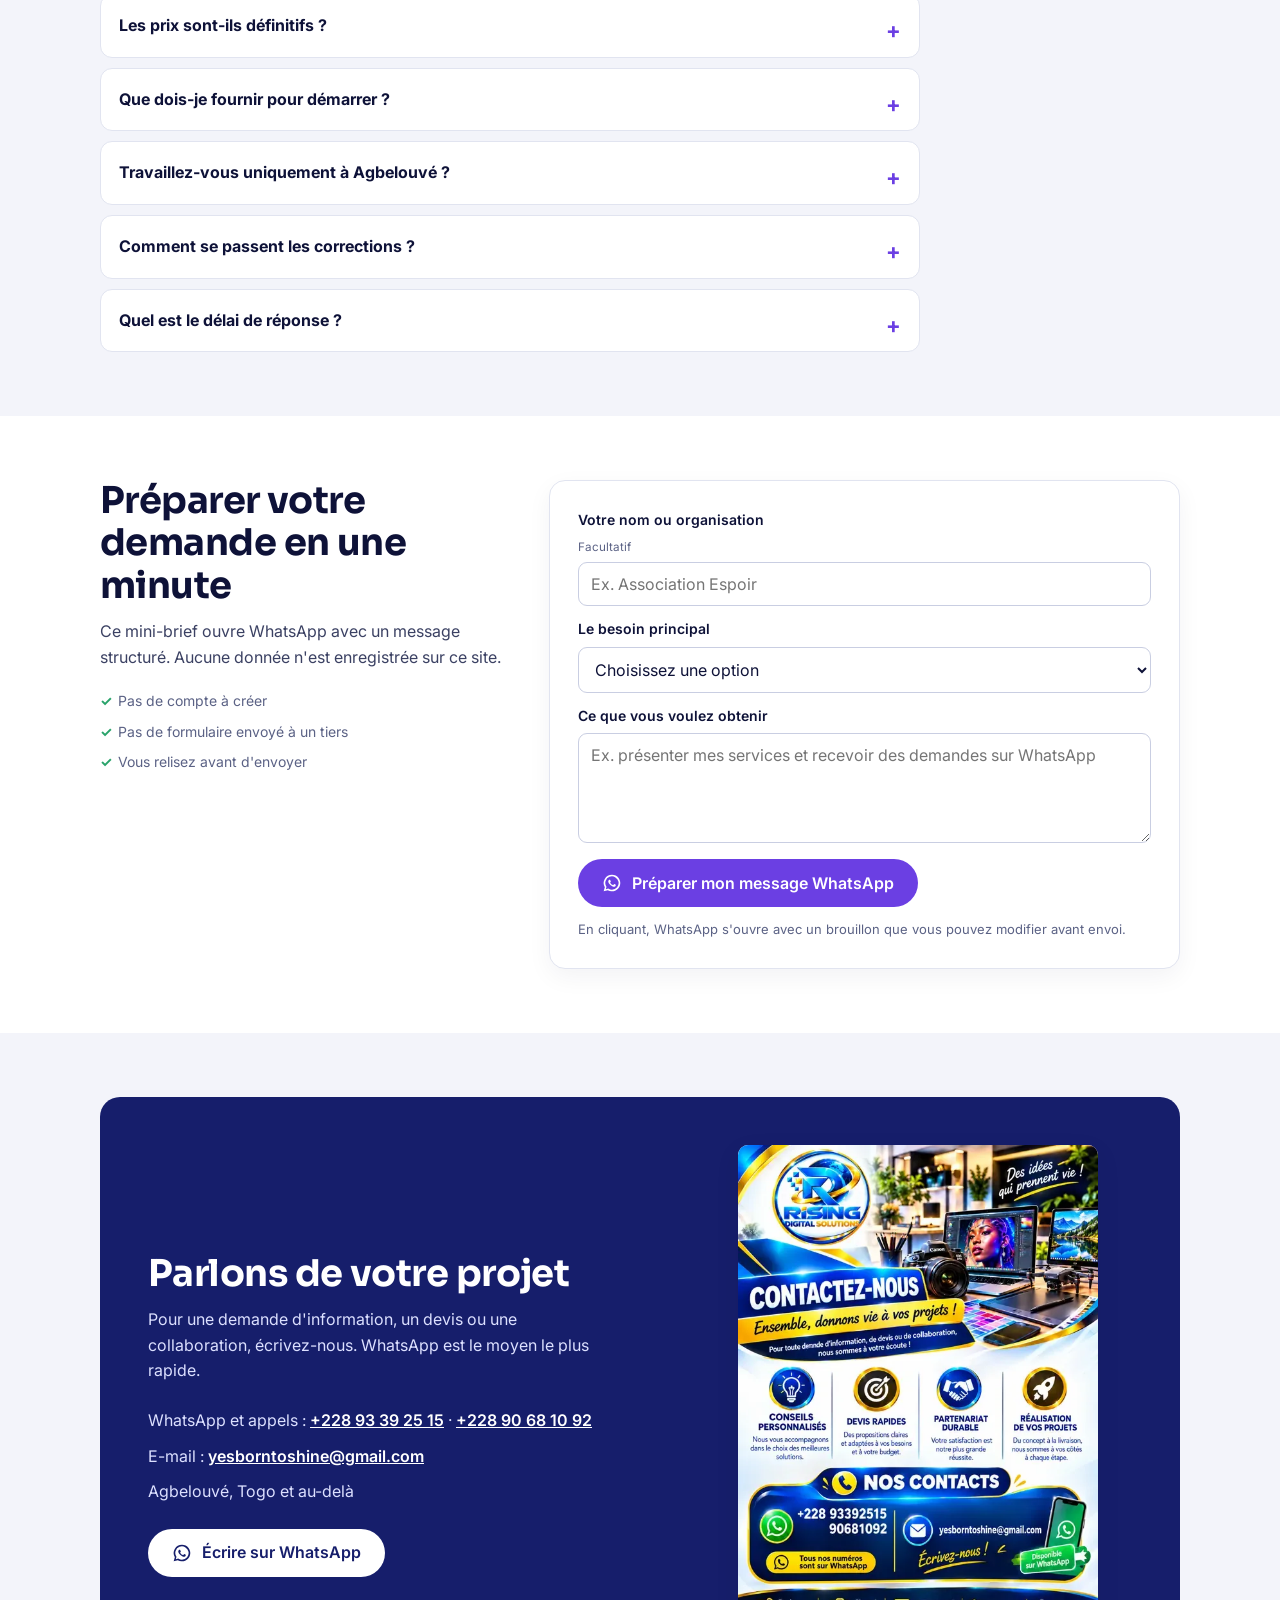
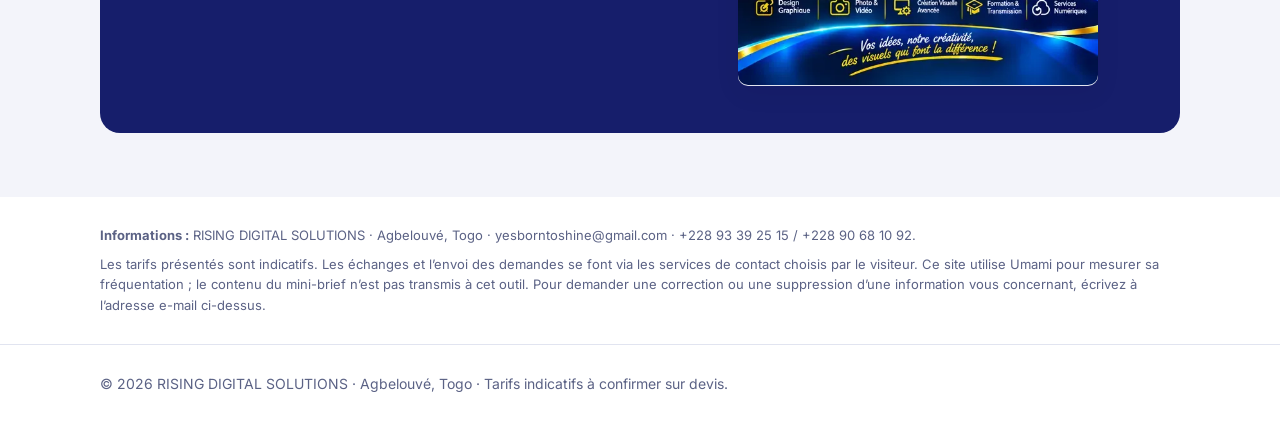
==== commit 6bb5fb56: "Fix responsive share buttons" ====
--- a/index.html
+++ b/index.html
@@ -210,10 +210,12 @@
 .legal p+p{margin-top:8px}
 @media(min-width:900px){.brief-wrap{grid-template-columns:.8fr 1.2fr}.brief-form{padding:28px}}
 
-.service-actions{display:flex;flex-wrap:wrap;gap:8px;margin-top:13px;align-items:center}
+.service-actions{display:grid;grid-template-columns:minmax(0,1fr);gap:8px;margin-top:13px;align-items:stretch}
 .service-actions .btn{min-height:48px;padding:0 13px;font-size:14px}
 .service-actions .btn-wa{min-height:52px;font-size:15px;font-weight:700;color:#fff;white-space:nowrap}
-.share-btn{display:inline-flex;align-items:center;justify-content:center;min-height:42px;padding:0 13px;border:1px solid var(--line);border-radius:999px;background:#fff;color:var(--navy);font:600 14px/1.3 Inter,system-ui,sans-serif;text-align:center;white-space:normal;cursor:pointer}
+.service-actions .btn,.service-actions .share-btn{display:flex;width:100%;min-width:0;align-items:center;justify-content:center}
+.share-btn{display:inline-flex;align-items:center;justify-content:center;min-height:42px;padding:0 13px;border:1px solid var(--line);border-radius:999px;background:#fff;color:var(--navy);font:600 14px/1.3 Inter,system-ui,sans-serif;text-align:center;white-space:nowrap;cursor:pointer}
+.service-actions .share-btn{min-height:52px}
 .share-panel{display:flex;flex-wrap:wrap;gap:7px;margin-top:8px;padding:10px;border:1px solid var(--line);border-radius:10px;background:#fff}
 .share-panel[hidden]{display:none}
 .share-panel a,.share-panel button{min-height:42px;padding:0 10px;border:1px solid var(--line);border-radius:999px;background:#fff;color:var(--navy);font:600 12px Inter,system-ui,sans-serif;text-decoration:none;cursor:pointer}
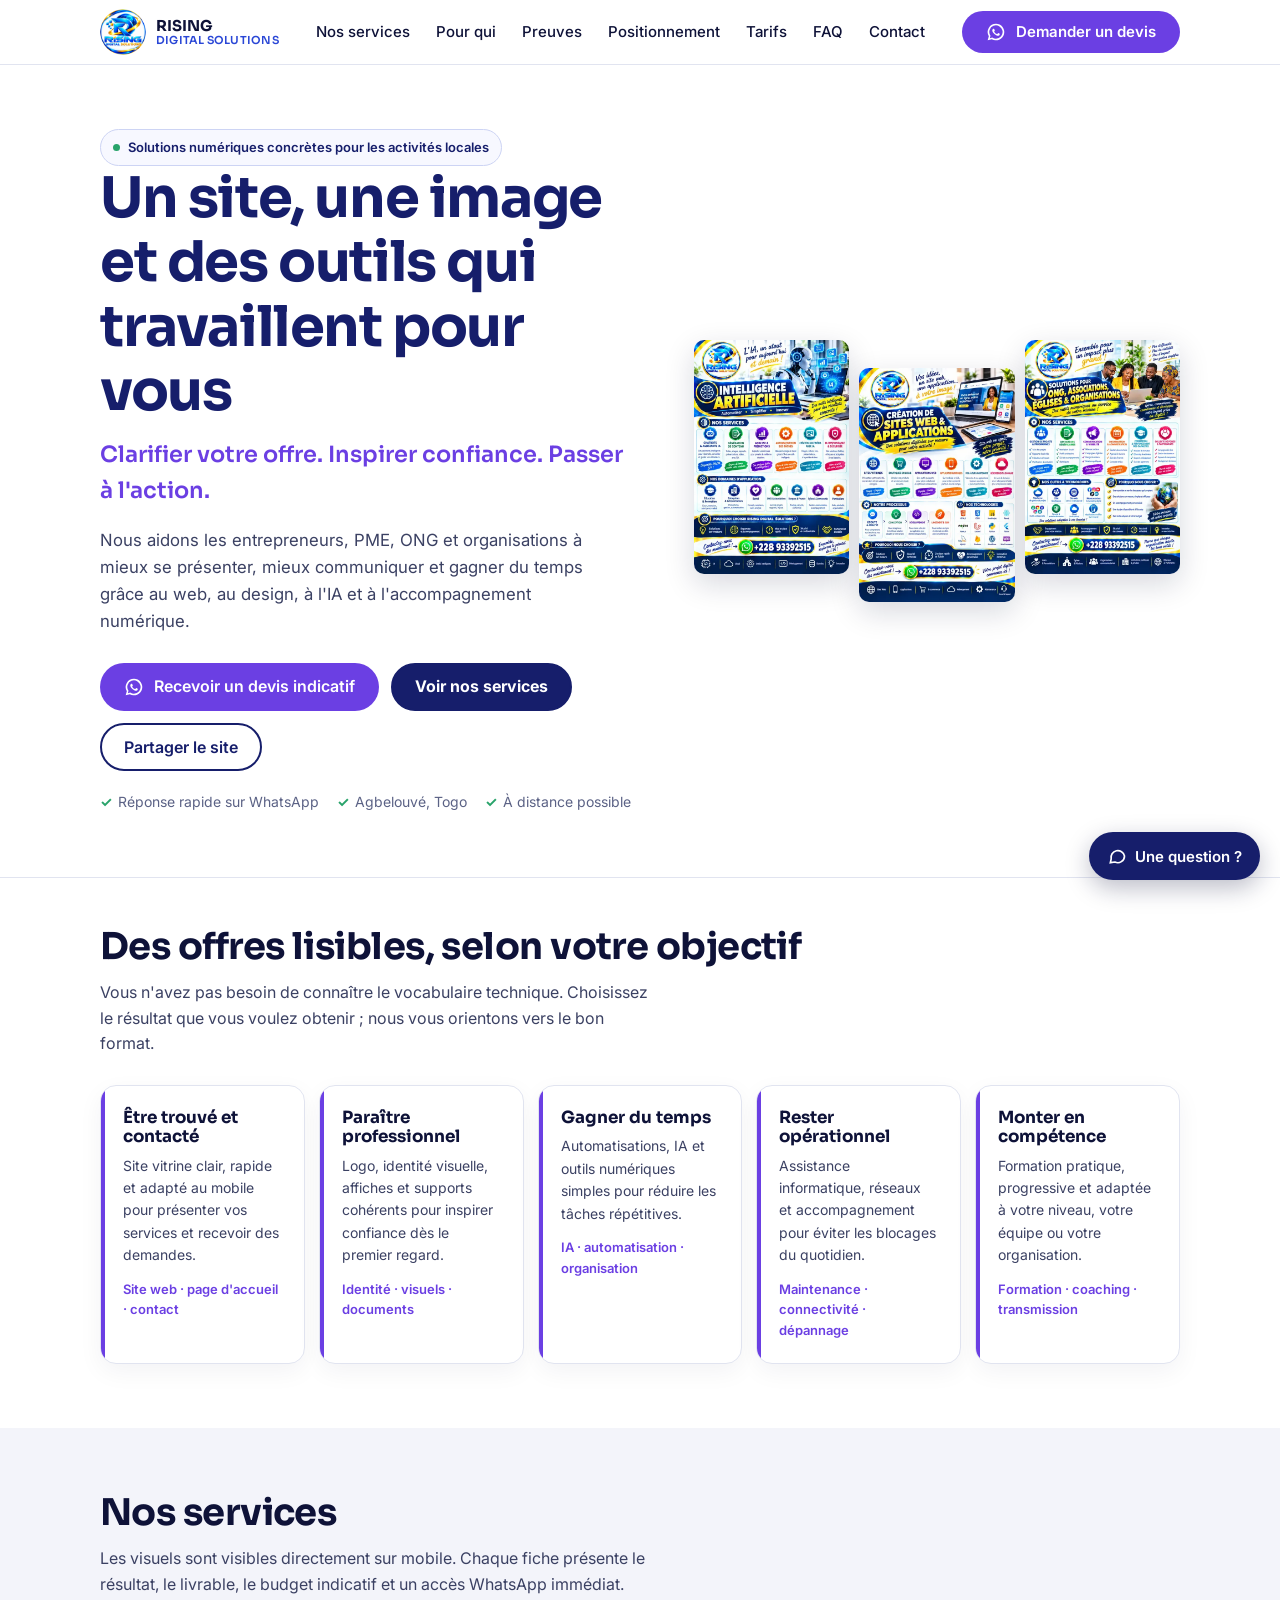
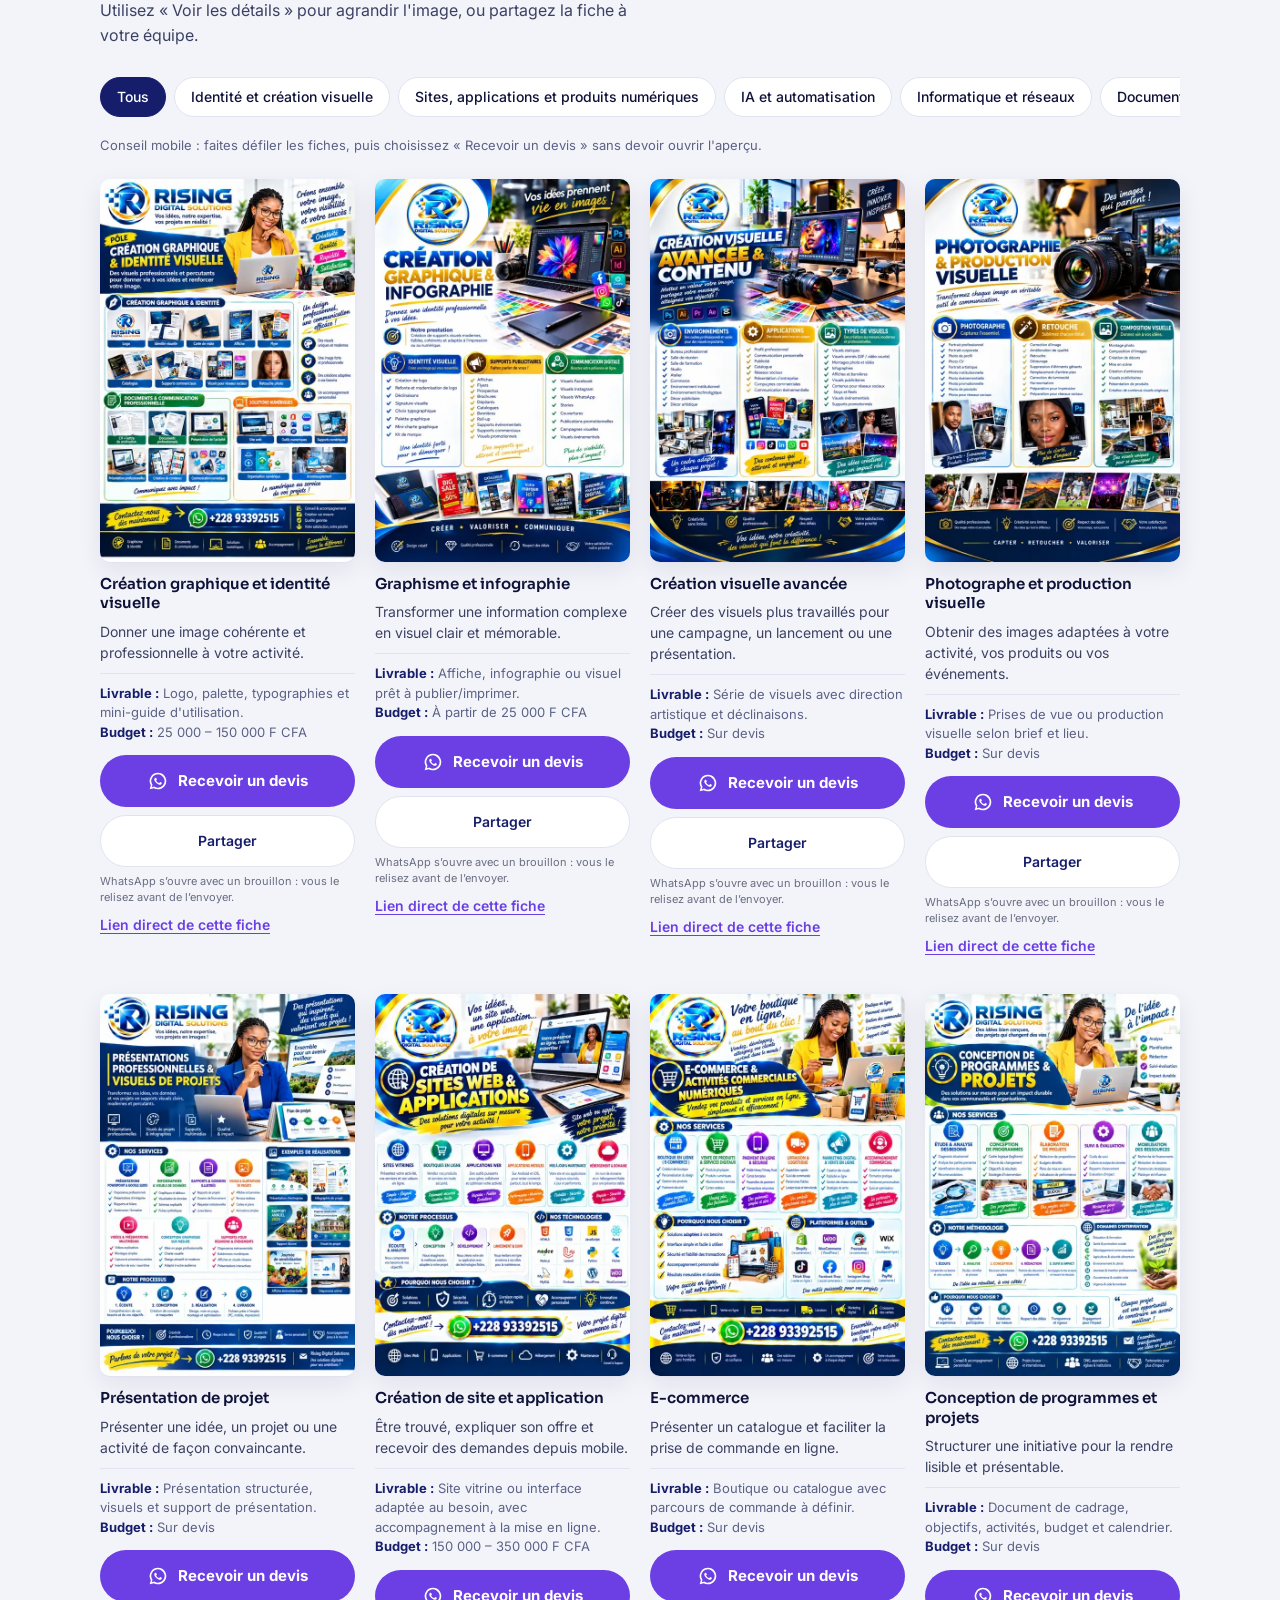
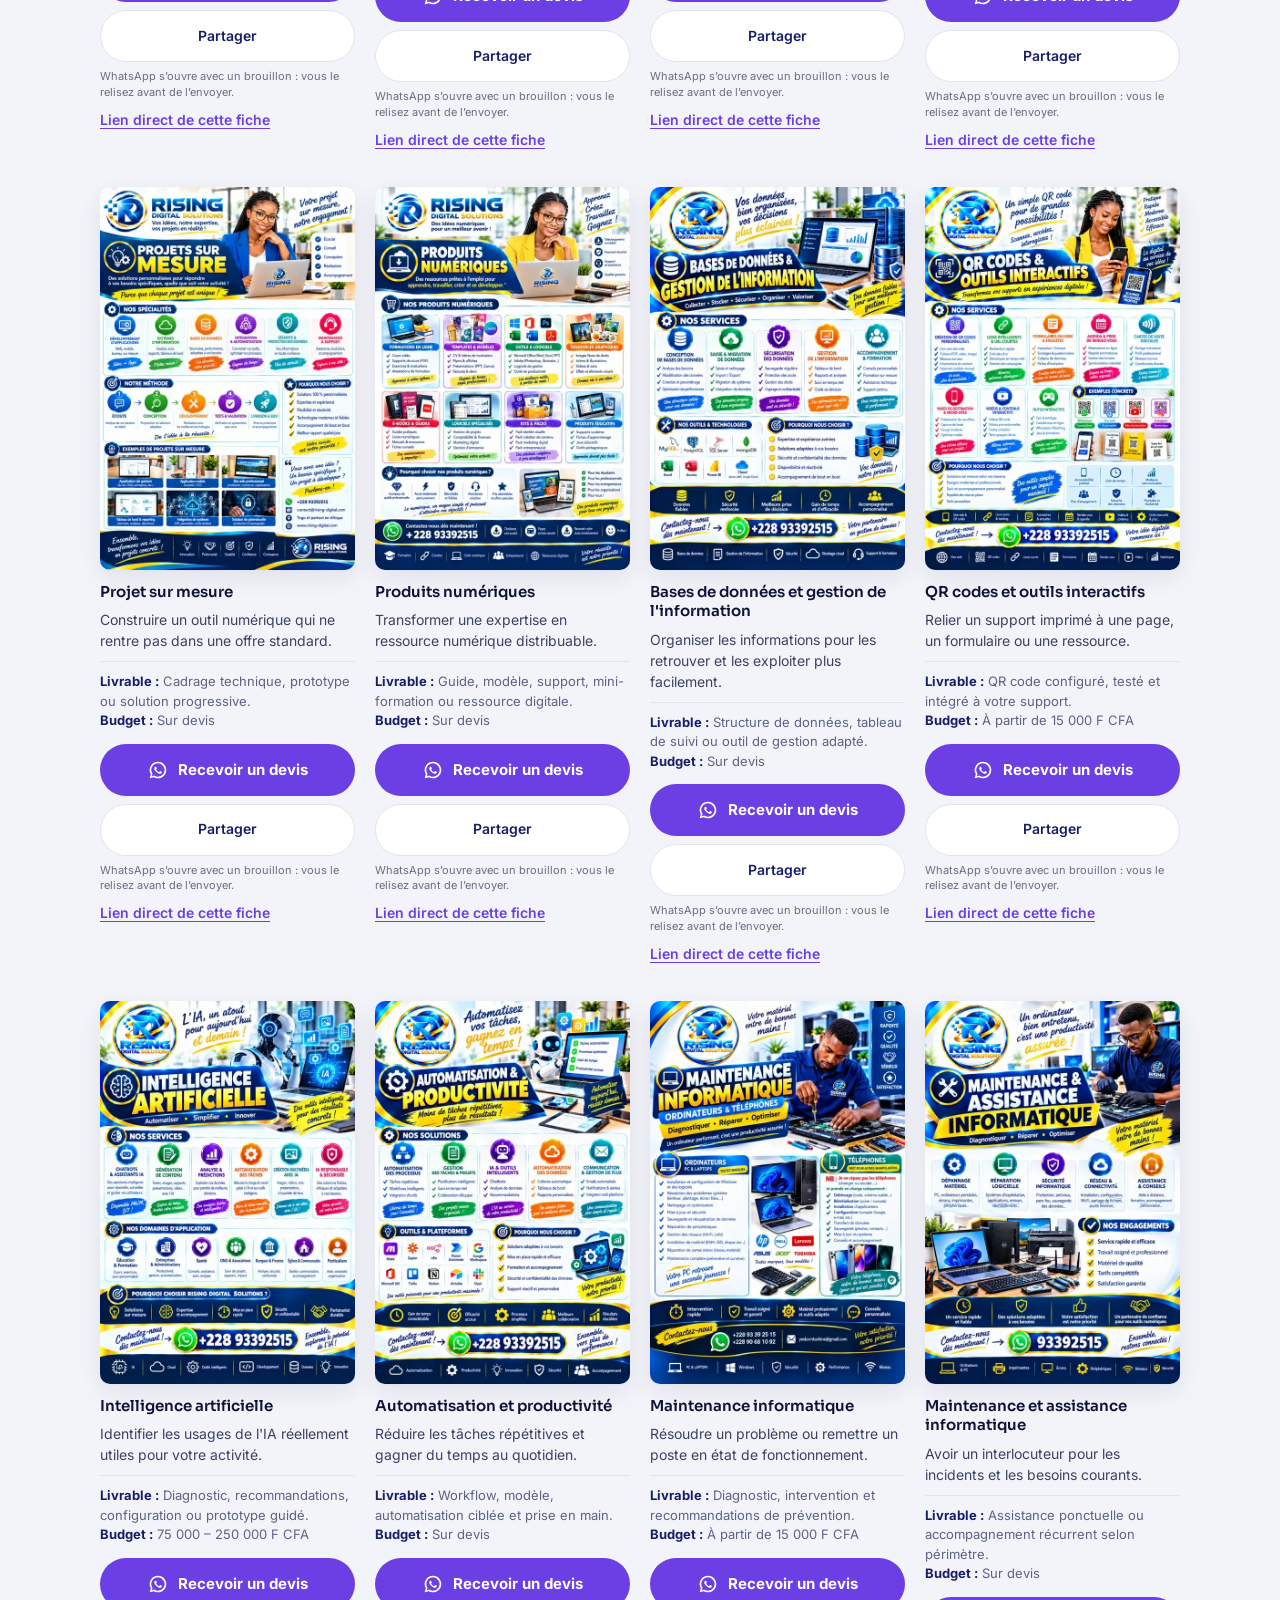
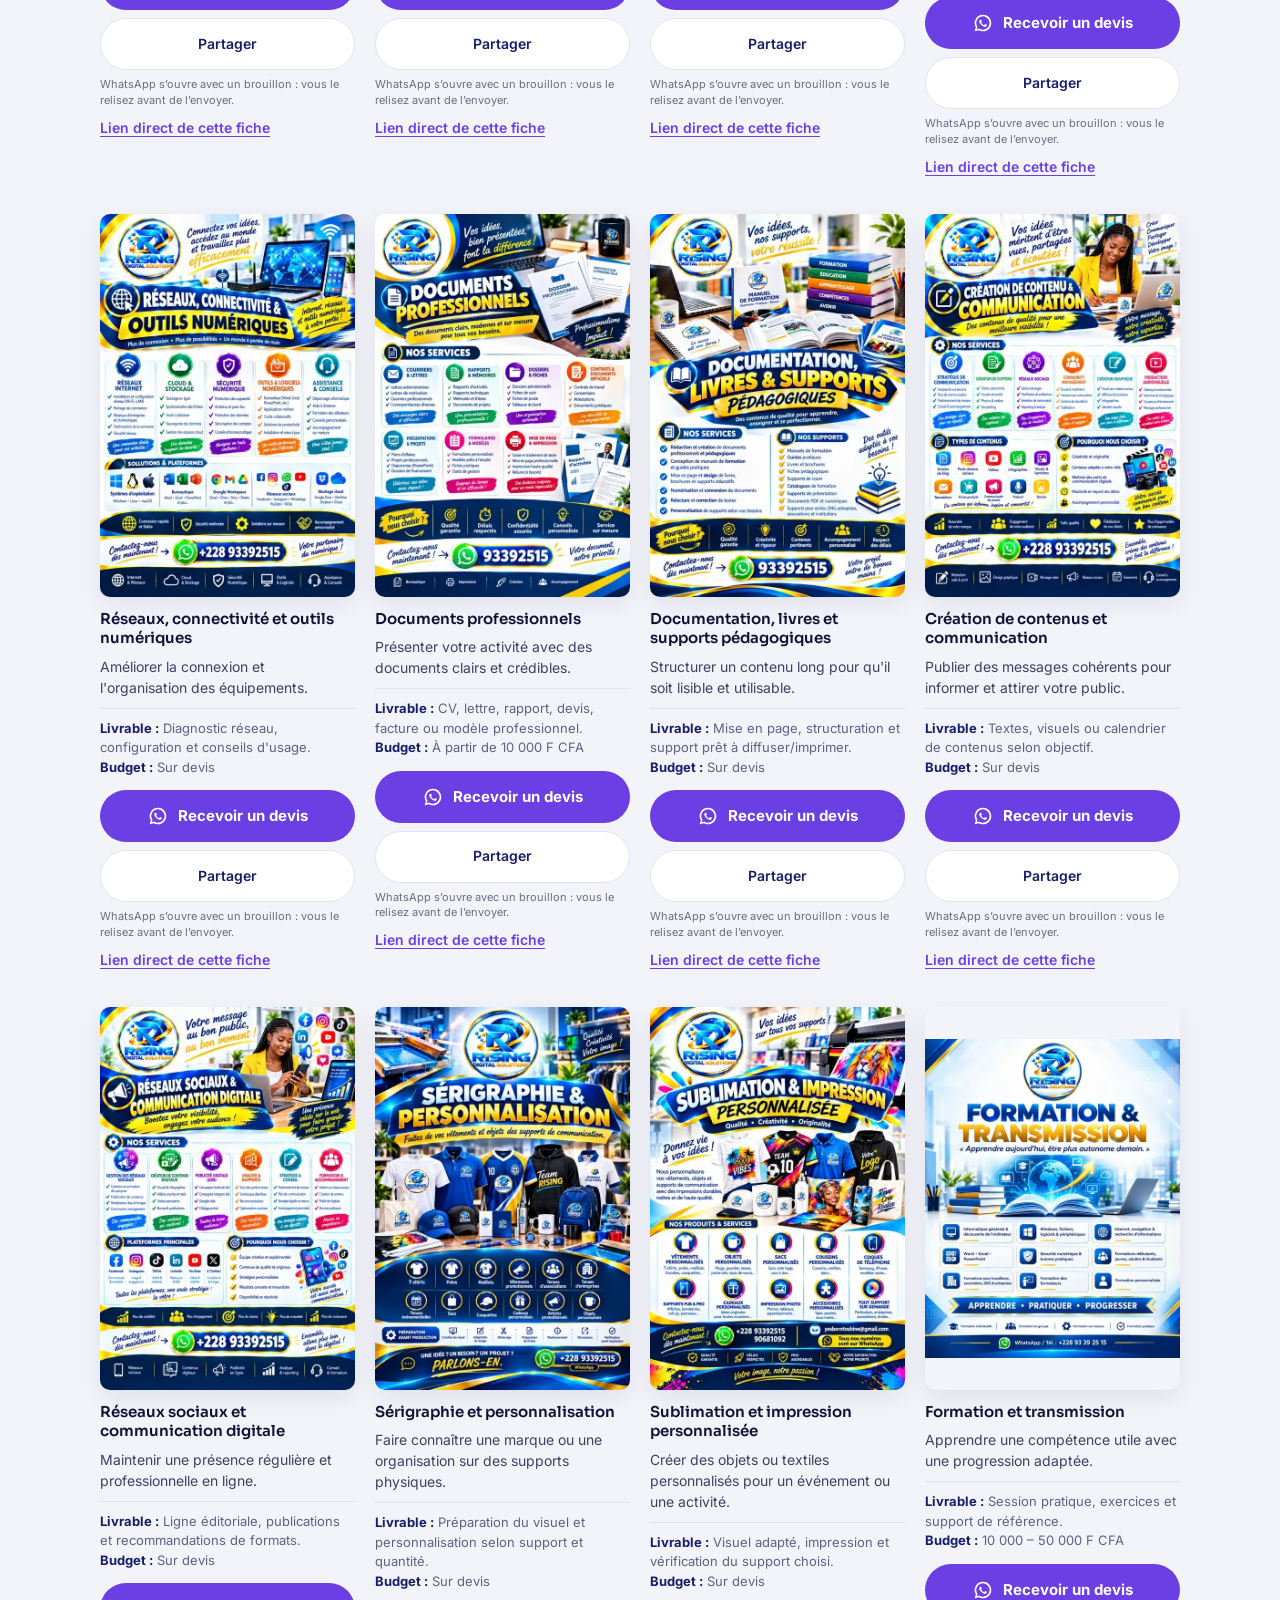
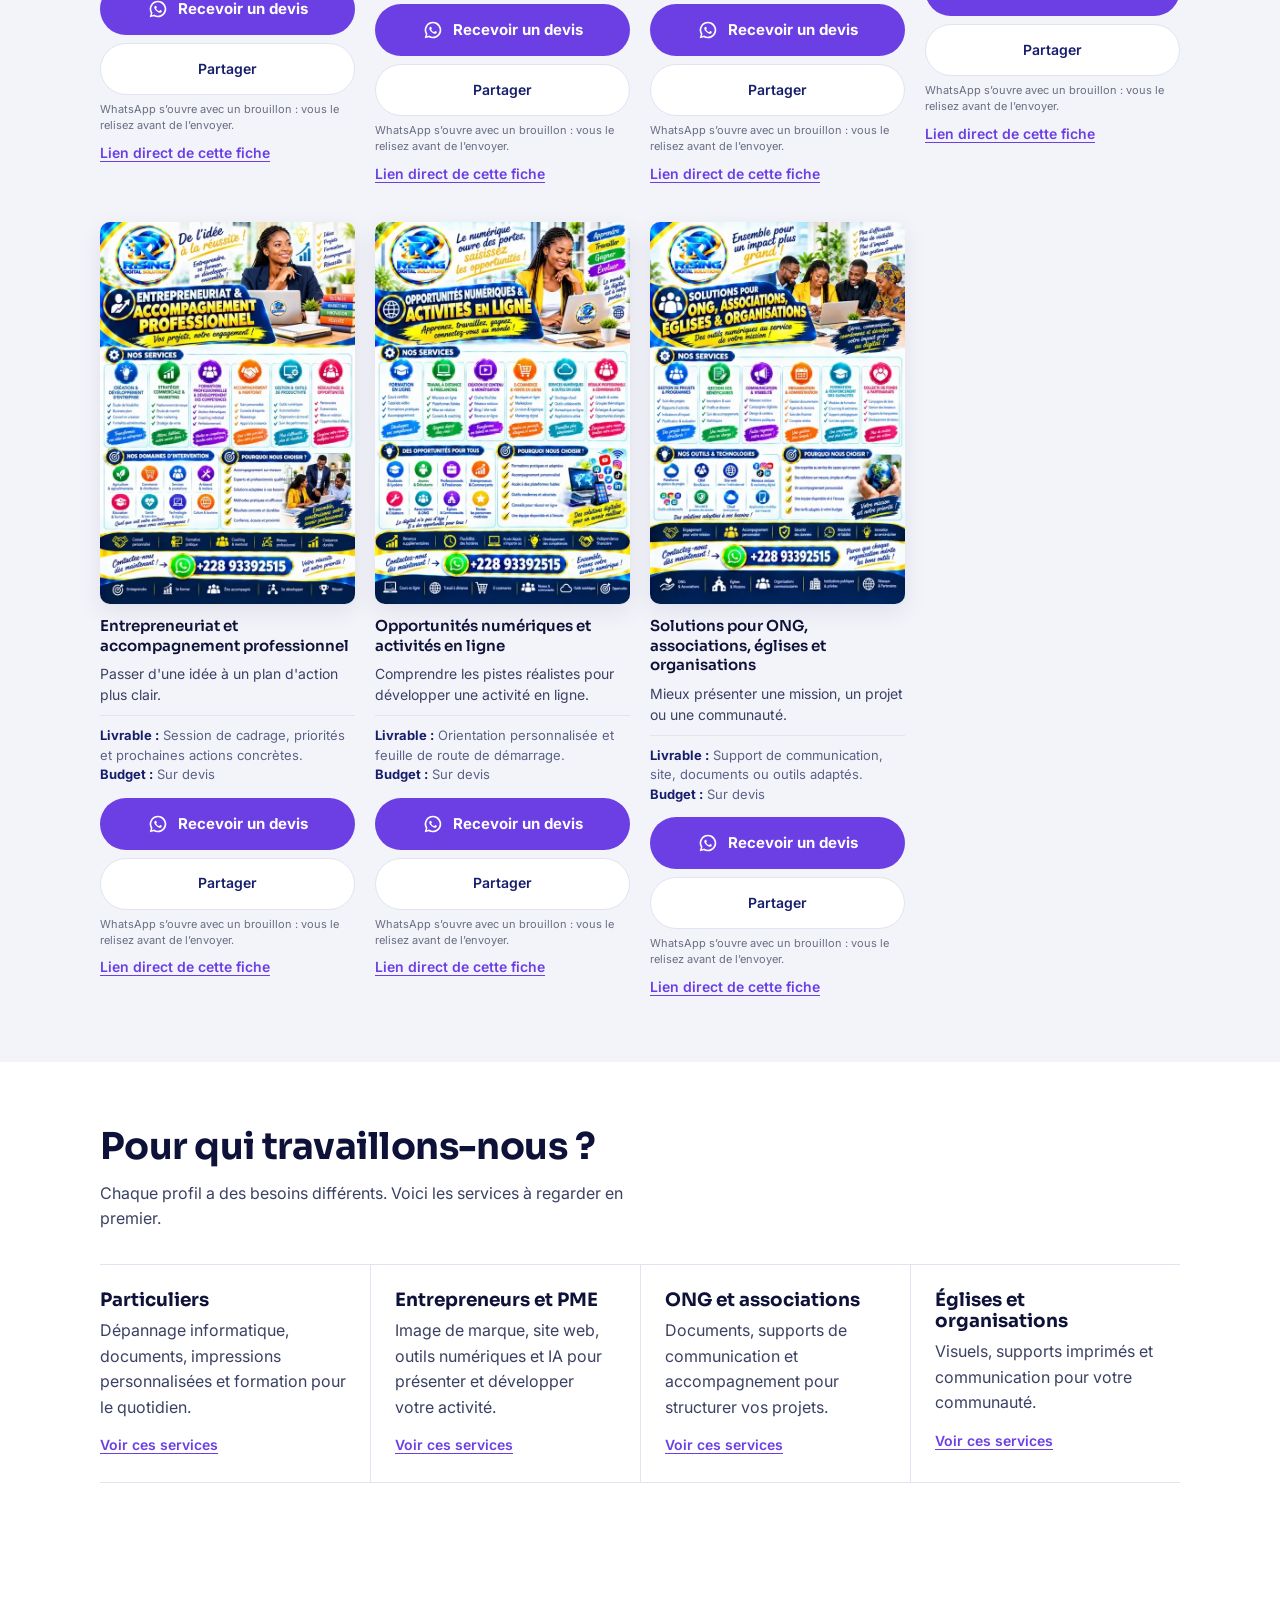
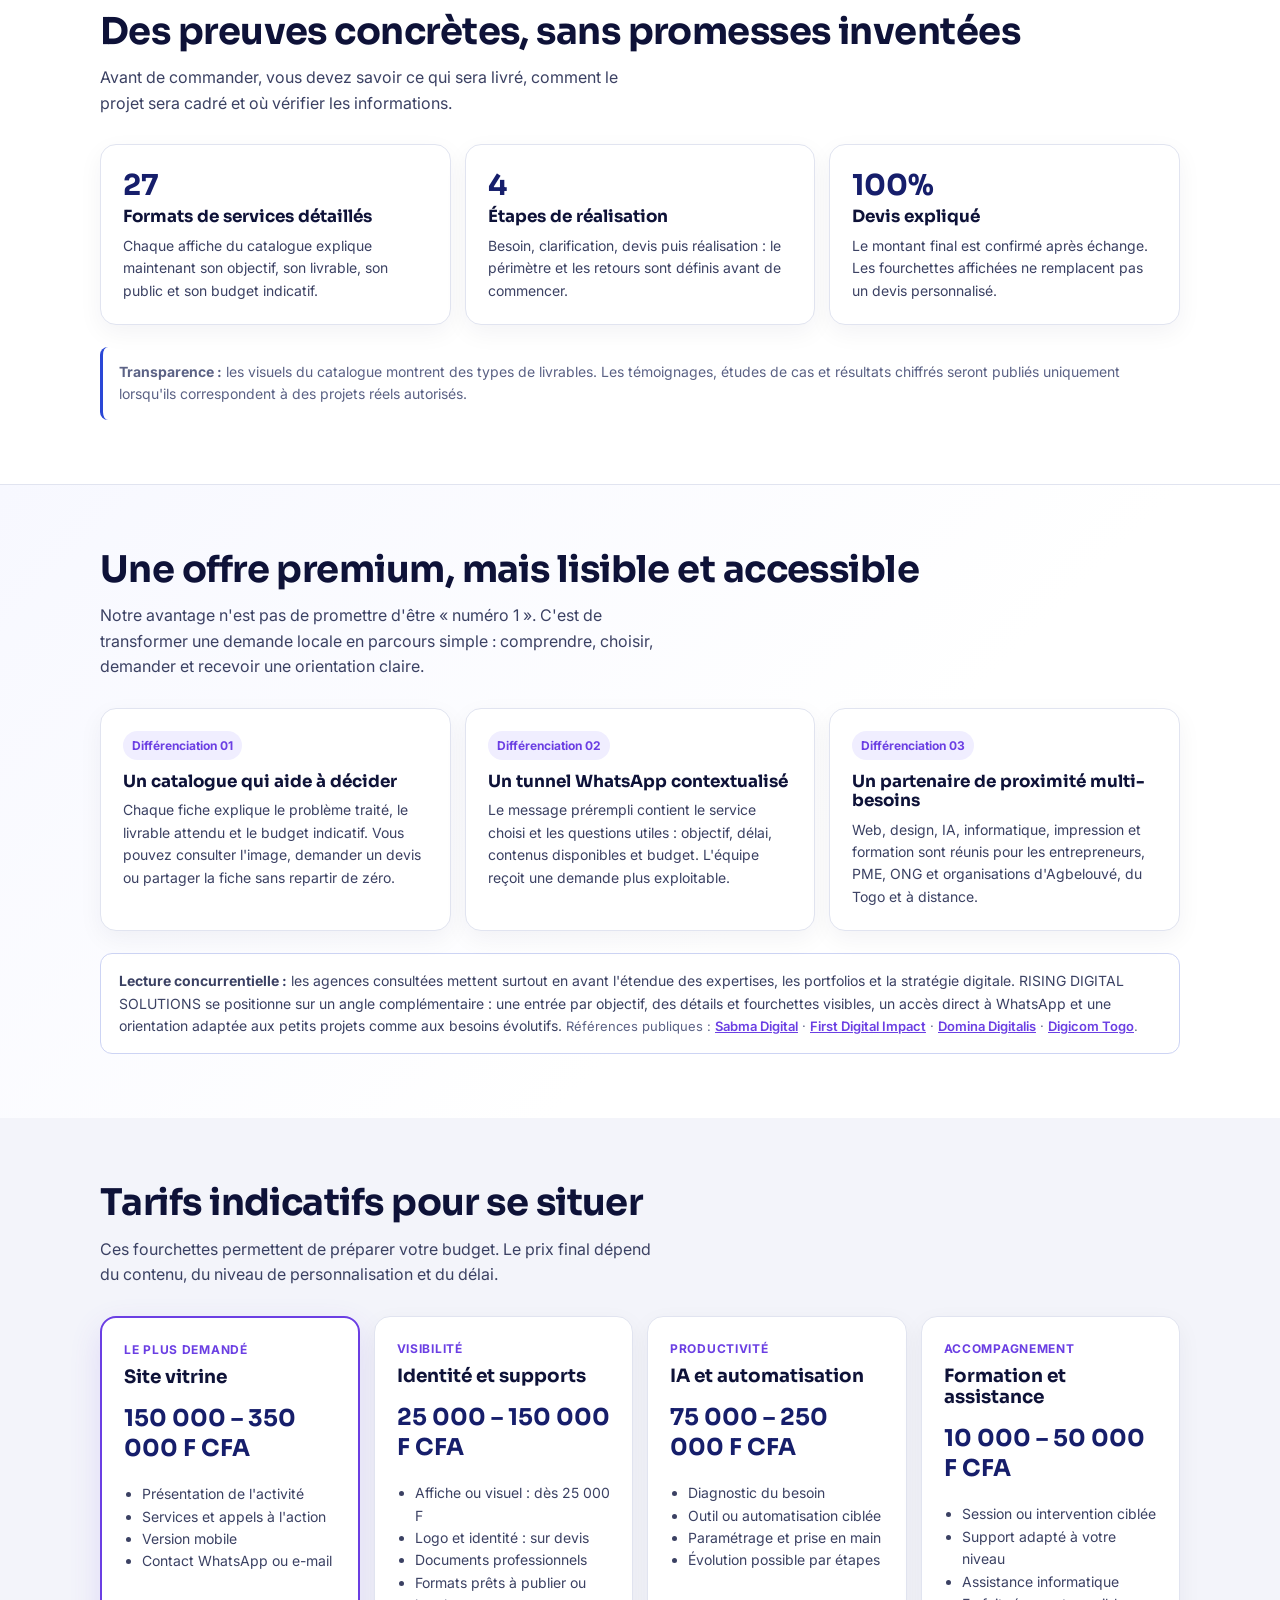
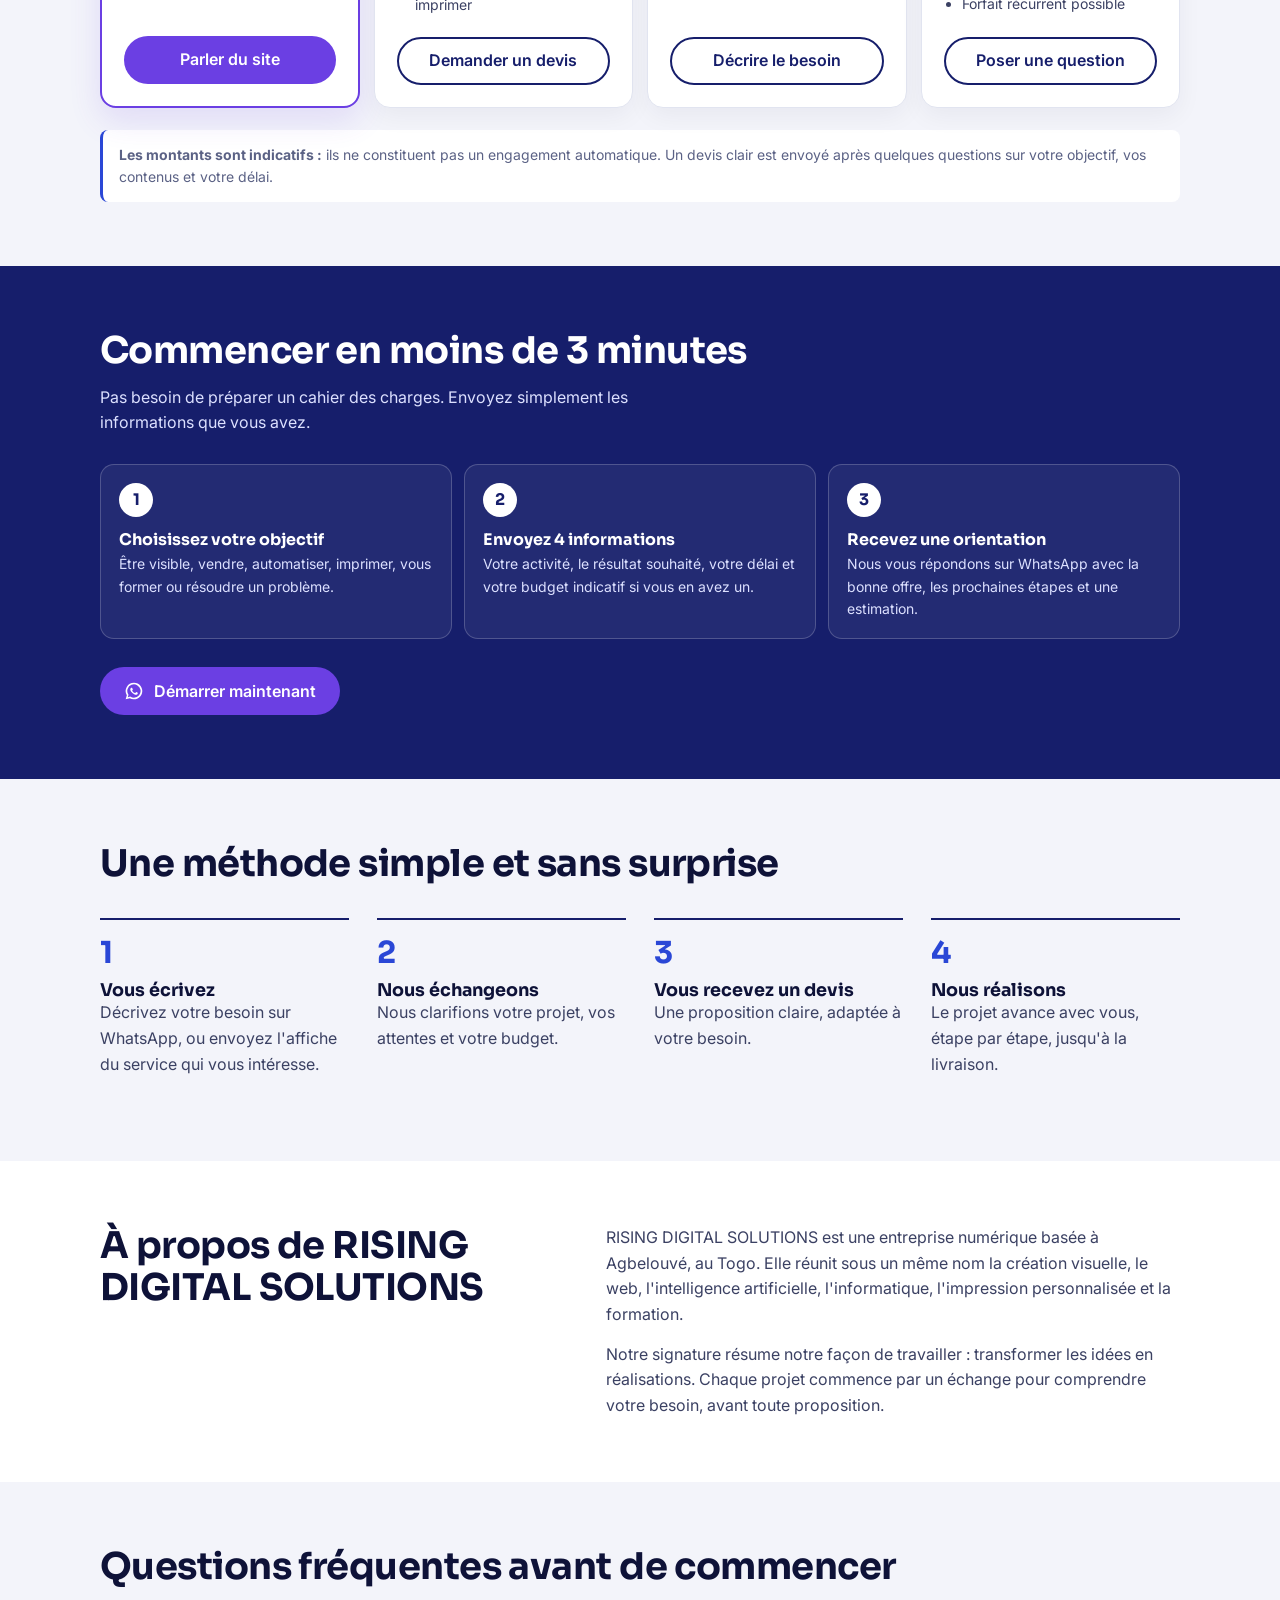
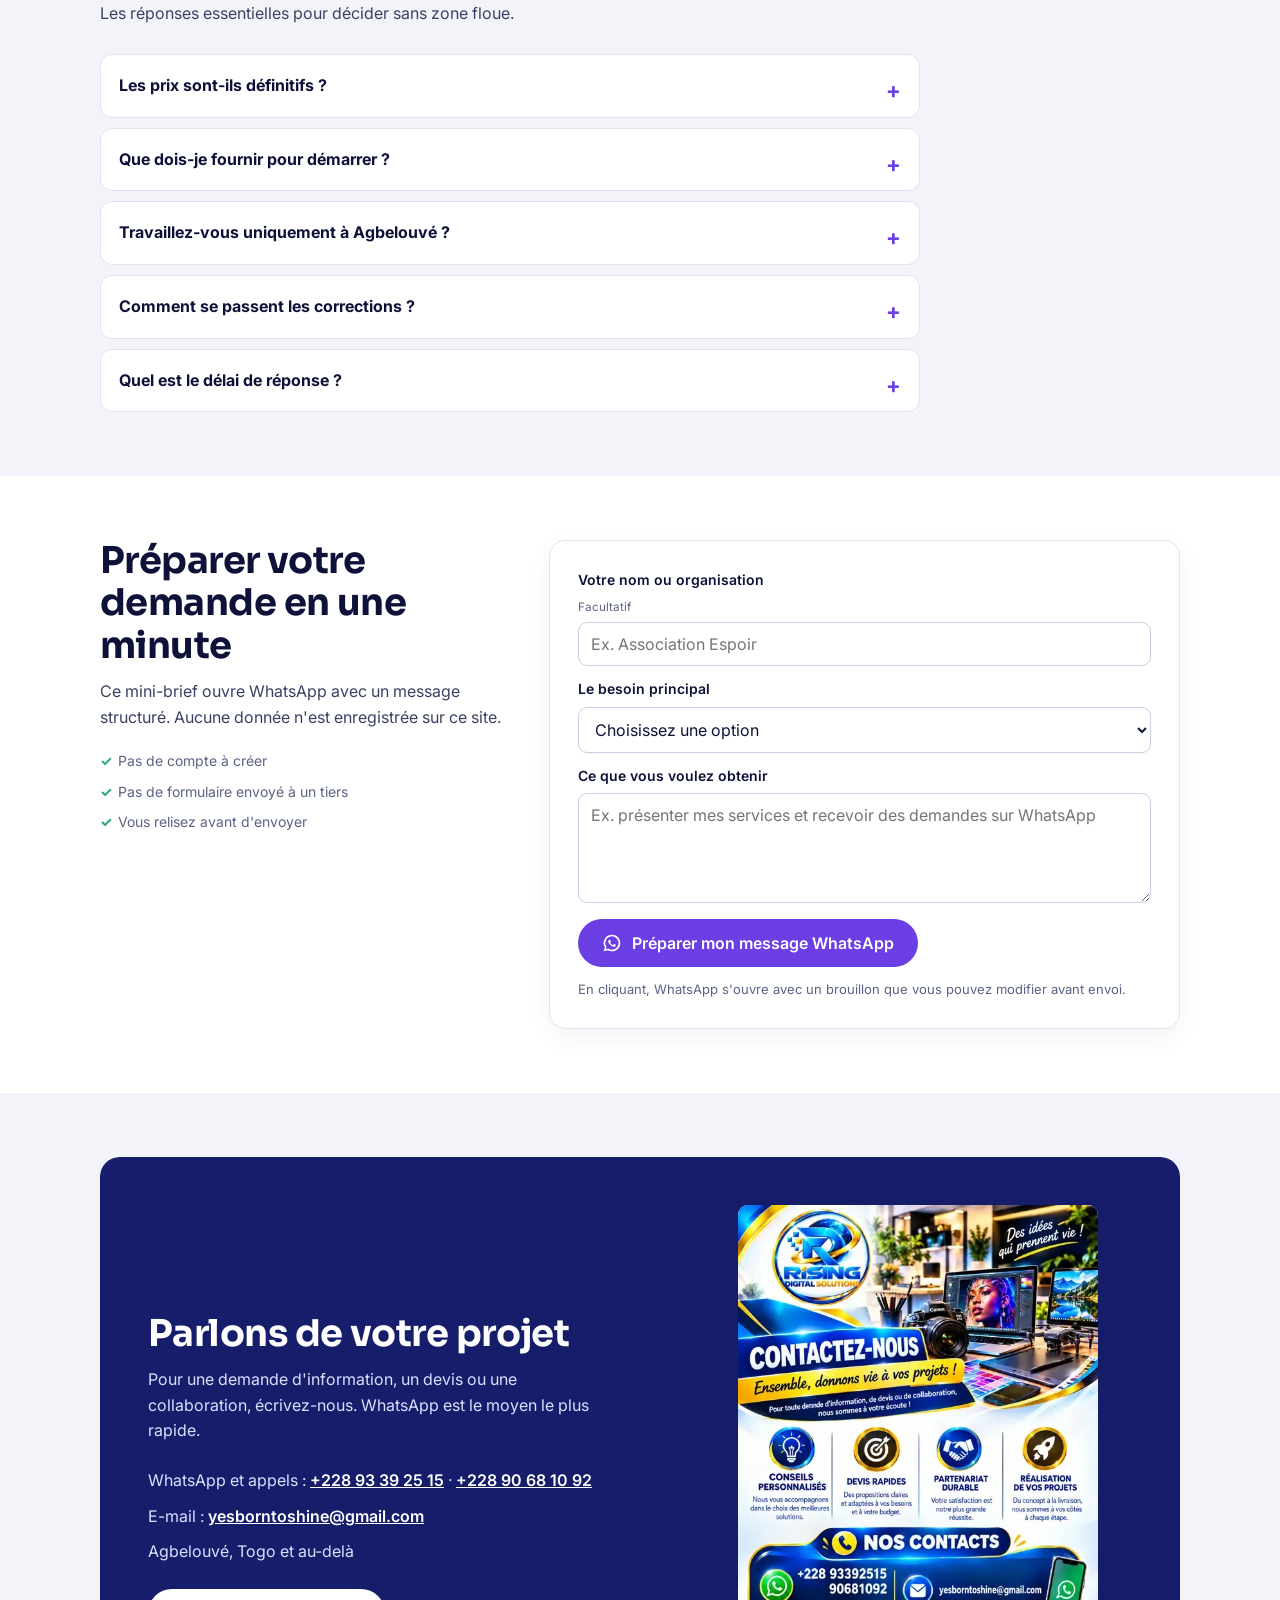
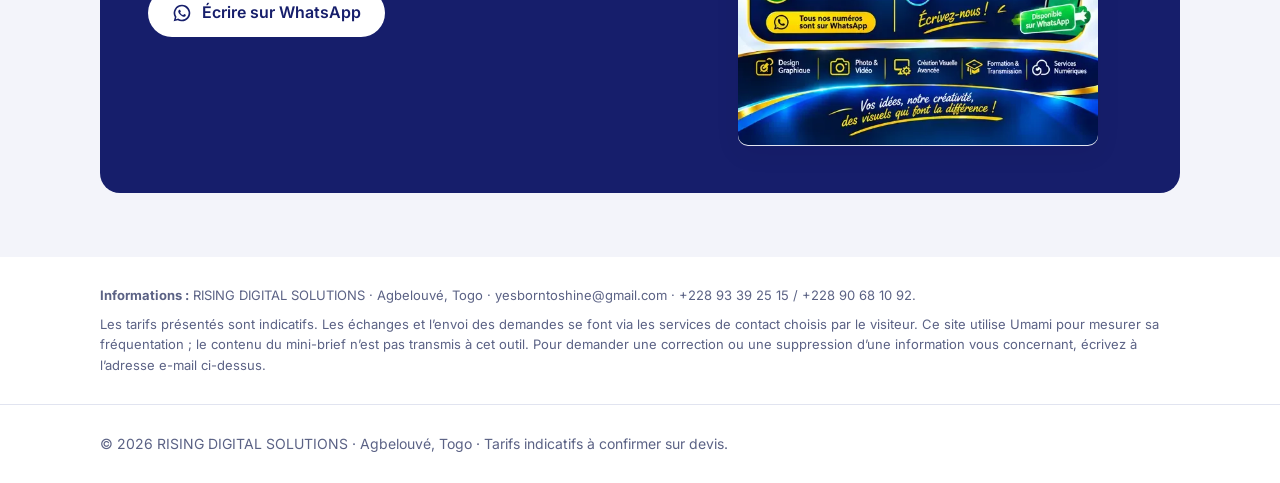
==== commit 9798d539: "Add index content and update replit configuration Replit-Commit-Author: Agent" ====
--- a/index.html
+++ b/index.html
@@ -71,6 +71,22 @@
 .tagline{font-family:Sora,sans-serif;font-weight:600;font-size:clamp(1.1rem,3vw,1.4rem);color:var(--violet);margin-top:14px}
 .lead{margin-top:18px;max-width:520px;font-size:1.05rem}
 .cta-row{display:flex;flex-wrap:wrap;gap:12px;margin-top:28px}
+.promo-share{position:relative}
+.promo-panel{position:absolute;z-index:40;top:calc(100% + 10px);left:0;width:min(92vw,540px);padding:18px;border:1px solid var(--line);border-radius:16px;background:#fff;box-shadow:0 16px 44px rgba(14,18,56,.2);color:var(--text)}
+.promo-panel[hidden]{display:none}
+.promo-panel-head{display:flex;justify-content:space-between;gap:14px;align-items:flex-start}
+.promo-panel-head strong{display:block;color:var(--navy);font-family:Sora,sans-serif}
+.promo-panel-head p,.promo-tip{margin:3px 0 12px;font-size:12px;color:#5B6285}
+.promo-close{flex:none;width:34px;height:34px;border:1px solid var(--line);border-radius:50%;background:#fff;color:var(--navy);font-size:20px;cursor:pointer}
+.promo-label{display:block;margin:8px 0 5px;color:var(--ink);font-size:12px;font-weight:700}
+.promo-caption{display:block;width:100%;min-height:112px;resize:vertical;padding:10px 12px;border:1px solid #C9CEE2;border-radius:9px;background:#F9FAFF;color:var(--text);font:13px/1.5 Inter,system-ui,sans-serif}
+.promo-network-grid{display:grid;grid-template-columns:repeat(auto-fit,minmax(115px,1fr));gap:8px;margin-top:12px}
+.promo-network-grid a,.promo-tools button{display:flex;min-height:42px;align-items:center;justify-content:center;padding:8px 10px;border:1px solid var(--line);border-radius:10px;background:#fff;color:var(--navy);font:600 13px Inter,system-ui,sans-serif;text-align:center;text-decoration:none;cursor:pointer}
+.promo-network-grid a:hover,.promo-tools button:hover{border-color:var(--violet);color:var(--violet)}
+.promo-tools{display:flex;flex-wrap:wrap;gap:8px;margin-top:8px}
+.promo-tools button{flex:1 1 140px;background:var(--mist)}
+.promo-tip{margin:10px 0 0}
+.promo-feedback{min-height:18px;margin:5px 0 0;color:var(--violet);font-size:12px}
 .stack{display:grid;grid-template-columns:repeat(3,1fr);gap:10px;align-items:start}
 .stack button{padding:0;border:0;background:none;cursor:zoom-in;animation:rise .7s both}
 .stack button:nth-child(2){margin-top:28px;animation-delay:.12s}
@@ -264,6 +280,31 @@
       <div class="cta-row">
         <a class="btn btn-wa" data-wa="Bonjour, je souhaite recevoir un devis indicatif pour mon projet." href="https://wa.me/22893392515" target="_blank" rel="noopener"><svg><use href="#wa"/></svg>Recevoir un devis indicatif</a>
         <a class="btn services-cta" href="#services">Voir nos services</a>
+        <div class="promo-share" id="promoShare">
+          <button class="btn btn-line" id="promoToggle" type="button" aria-expanded="false" aria-controls="promoPanel">Partager le site</button>
+          <section class="promo-panel" id="promoPanel" aria-labelledby="promoTitle" hidden>
+            <div class="promo-panel-head">
+              <div><strong id="promoTitle">Faites connaître RISING DIGITAL SOLUTIONS</strong><p>Un message prêt à publier pour présenter les services et inviter à demander un devis.</p></div>
+              <button class="promo-close" id="promoClose" type="button" aria-label="Fermer">×</button>
+            </div>
+            <label class="promo-label" for="promoCaption">Message promotionnel</label>
+            <textarea class="promo-caption" id="promoCaption" rows="4" readonly></textarea>
+            <div class="promo-network-grid" aria-label="Partager sur un réseau social">
+              <a data-promo-platform="whatsapp" target="_blank" rel="noopener noreferrer">WhatsApp</a>
+              <a data-promo-platform="facebook" target="_blank" rel="noopener noreferrer">Facebook</a>
+              <a data-promo-platform="linkedin" target="_blank" rel="noopener noreferrer">LinkedIn</a>
+              <a data-promo-platform="x" target="_blank" rel="noopener noreferrer">X</a>
+              <a data-promo-platform="telegram" target="_blank" rel="noopener noreferrer">Telegram</a>
+            </div>
+            <div class="promo-tools">
+              <button id="promoCopyText" type="button">Copier le message</button>
+              <button id="promoCopyLink" type="button">Copier le lien</button>
+              <button id="promoNative" type="button">Autres applications</button>
+            </div>
+            <p class="promo-tip">Pour Instagram, copiez le message puis collez-le dans votre publication ou votre story.</p>
+            <p class="promo-feedback" id="promoFeedback" role="status" aria-live="polite"></p>
+          </section>
+        </div>
       </div>
       <div class="trust-row"><span>Réponse rapide sur WhatsApp</span><span>Agbelouvé, Togo</span><span>À distance possible</span></div>
     </div>
@@ -566,6 +607,36 @@
 nav.onclick=e=>{if(e.target.tagName==="A"){nav.classList.remove("open");menu.setAttribute("aria-expanded","false")}};
 const briefForm=$("briefForm");
 if(briefForm)briefForm.onsubmit=e=>{e.preventDefault();const name=$("briefName").value.trim()||"Non précisé";const service=$("briefService").value||"À orienter";const goal=$("briefGoal").value.trim();window.open(wa(`Bonjour, je souhaite démarrer un projet.\nNom/organisation : ${name}\nBesoin : ${service}\nObjectif : ${goal}`),"_blank","noopener")};
+const promoUrl=document.querySelector('link[rel="canonical"]')?.href||location.href;
+const promoMessage="Vous souhaitez développer votre activité ? RISING DIGITAL SOLUTIONS vous accompagne en création de sites web, identité visuelle, intelligence artificielle, automatisation, assistance informatique, impression et formation. Découvrez nos services à Agbelouvé, au Togo et à distance, puis contactez l’équipe pour un devis.";
+const promoCaption=`${promoMessage}\n\n${promoUrl}`;
+const promoPanel=$("promoPanel"),promoToggle=$("promoToggle"),promoFeedback=$("promoFeedback");
+$("promoCaption").value=promoCaption;
+const promoEncodedUrl=encodeURIComponent(promoUrl);
+const promoLinks={
+  whatsapp:`https://wa.me/?text=${encodeURIComponent(promoCaption)}`,
+  facebook:`https://www.facebook.com/sharer/sharer.php?u=${promoEncodedUrl}`,
+  linkedin:`https://www.linkedin.com/sharing/share-offsite/?url=${promoEncodedUrl}`,
+  x:`https://twitter.com/intent/tweet?text=${encodeURIComponent(promoMessage)}&url=${promoEncodedUrl}`,
+  telegram:`https://t.me/share/url?url=${promoEncodedUrl}&text=${encodeURIComponent(promoMessage)}`
+};
+document.querySelectorAll("[data-promo-platform]").forEach(link=>link.href=promoLinks[link.dataset.promoPlatform]);
+const closePromo=()=>{promoPanel.hidden=true;promoToggle.setAttribute("aria-expanded","false")};
+promoToggle.onclick=()=>{const opening=promoPanel.hidden;promoPanel.hidden=!opening;promoToggle.setAttribute("aria-expanded",String(opening))};
+$("promoClose").onclick=()=>{closePromo();promoToggle.focus()};
+document.addEventListener("click",e=>{if(!e.target.closest("#promoShare"))closePromo()});
+document.addEventListener("keydown",e=>{if(e.key==="Escape"&&!promoPanel.hidden){closePromo();promoToggle.focus()}});
+async function copyPromo(value,success){
+  try{if(!navigator.clipboard?.writeText)throw new Error("clipboard unavailable");await navigator.clipboard.writeText(value);promoFeedback.textContent=success}
+  catch{$("promoCaption").focus();$("promoCaption").select();promoFeedback.textContent="Copie bloquée : le texte ci-dessus est sélectionné, copiez-le manuellement."}
+}
+$("promoCopyText").onclick=()=>copyPromo(promoCaption,"Message promotionnel copié.");
+$("promoCopyLink").onclick=()=>copyPromo(promoUrl,"Lien du site copié.");
+$("promoNative").onclick=async()=>{
+  if(!navigator.share){await copyPromo(promoCaption,"Le partage direct n’est pas disponible ici : message copié.");return}
+  try{await navigator.share({title:"RISING DIGITAL SOLUTIONS",text:promoMessage,url:promoUrl});promoFeedback.textContent="Menu de partage ouvert."}
+  catch(err){if(err?.name!=="AbortError")promoFeedback.textContent="Le menu de partage n’a pas pu s’ouvrir."}
+};
 </script>
 <style>
 .ai-fab{position:fixed;right:16px;bottom:calc(80px + env(safe-area-inset-bottom,0px));z-index:28;display:flex;align-items:center;gap:8px;min-height:48px;padding:0 18px;border:0;border-radius:999px;background:var(--navy);color:#fff;font:600 15px Inter,system-ui,sans-serif;box-shadow:0 8px 24px rgba(14,18,56,.28);cursor:pointer}
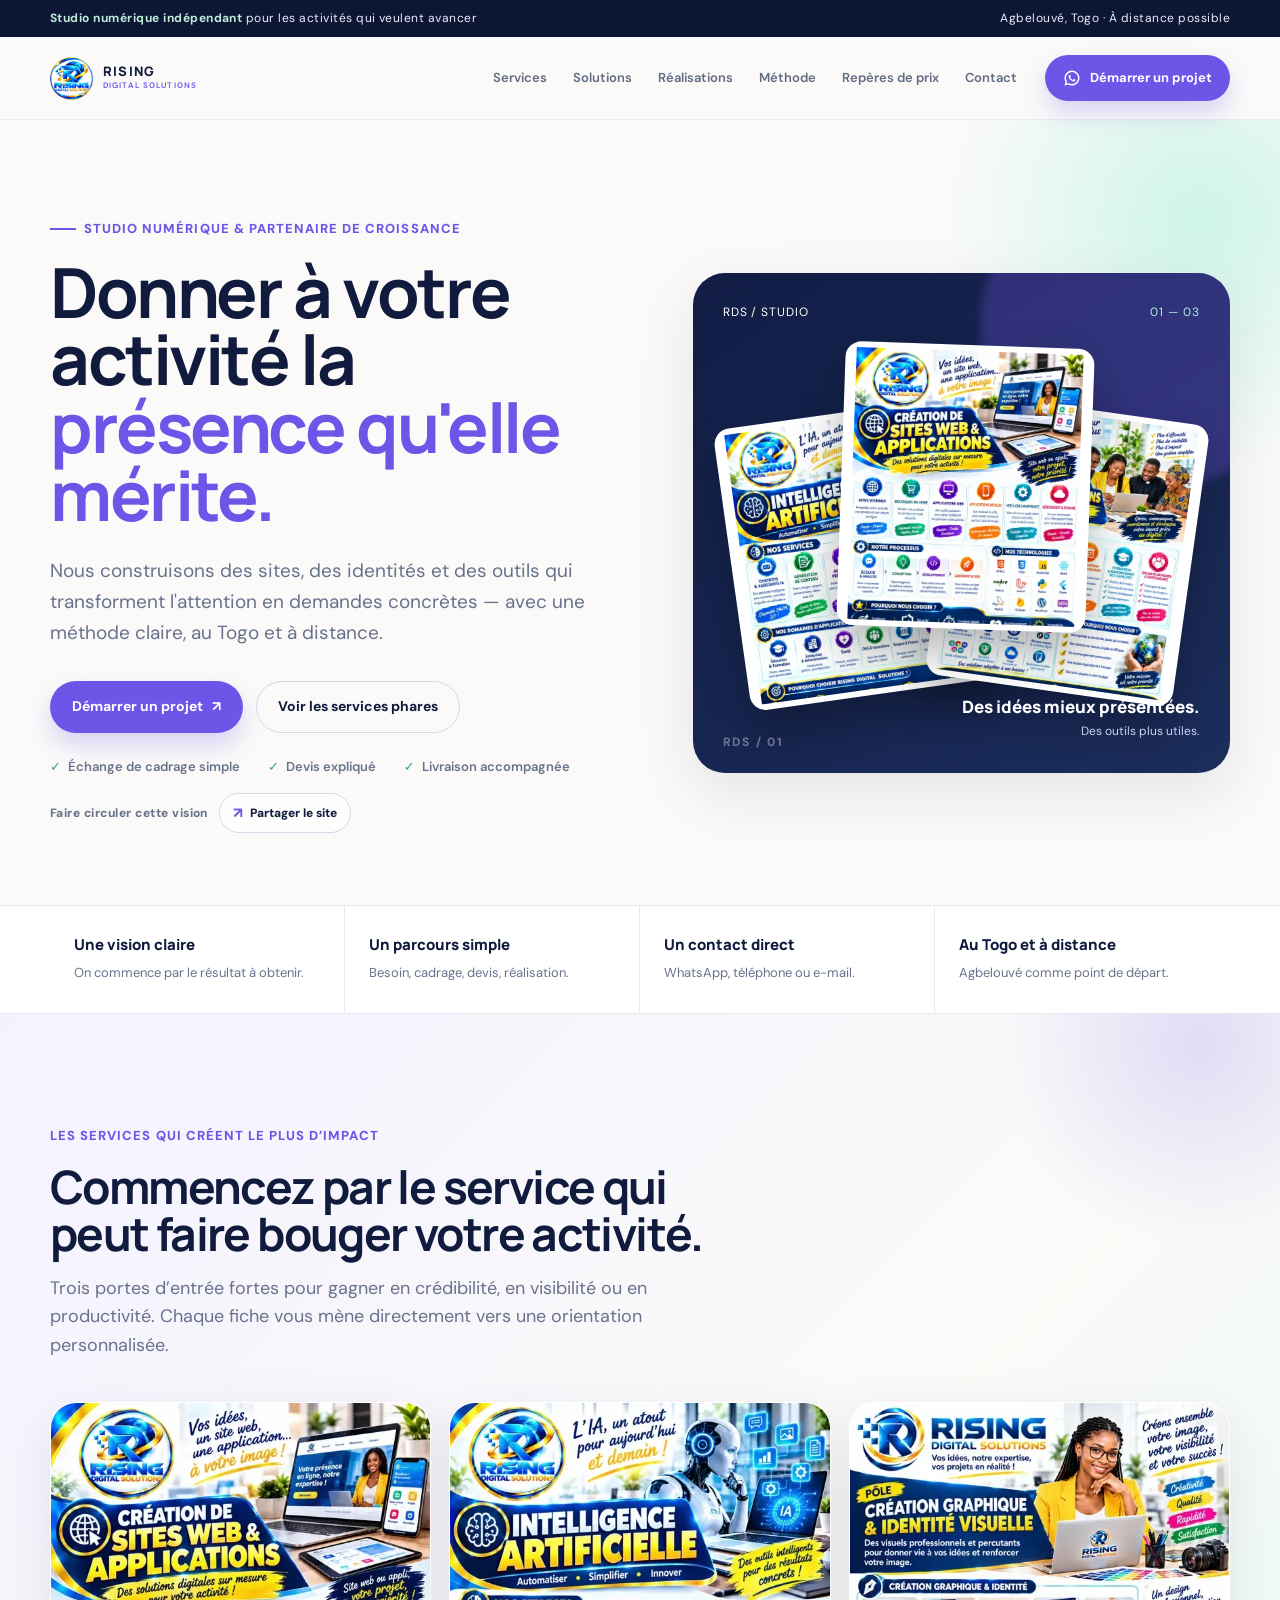
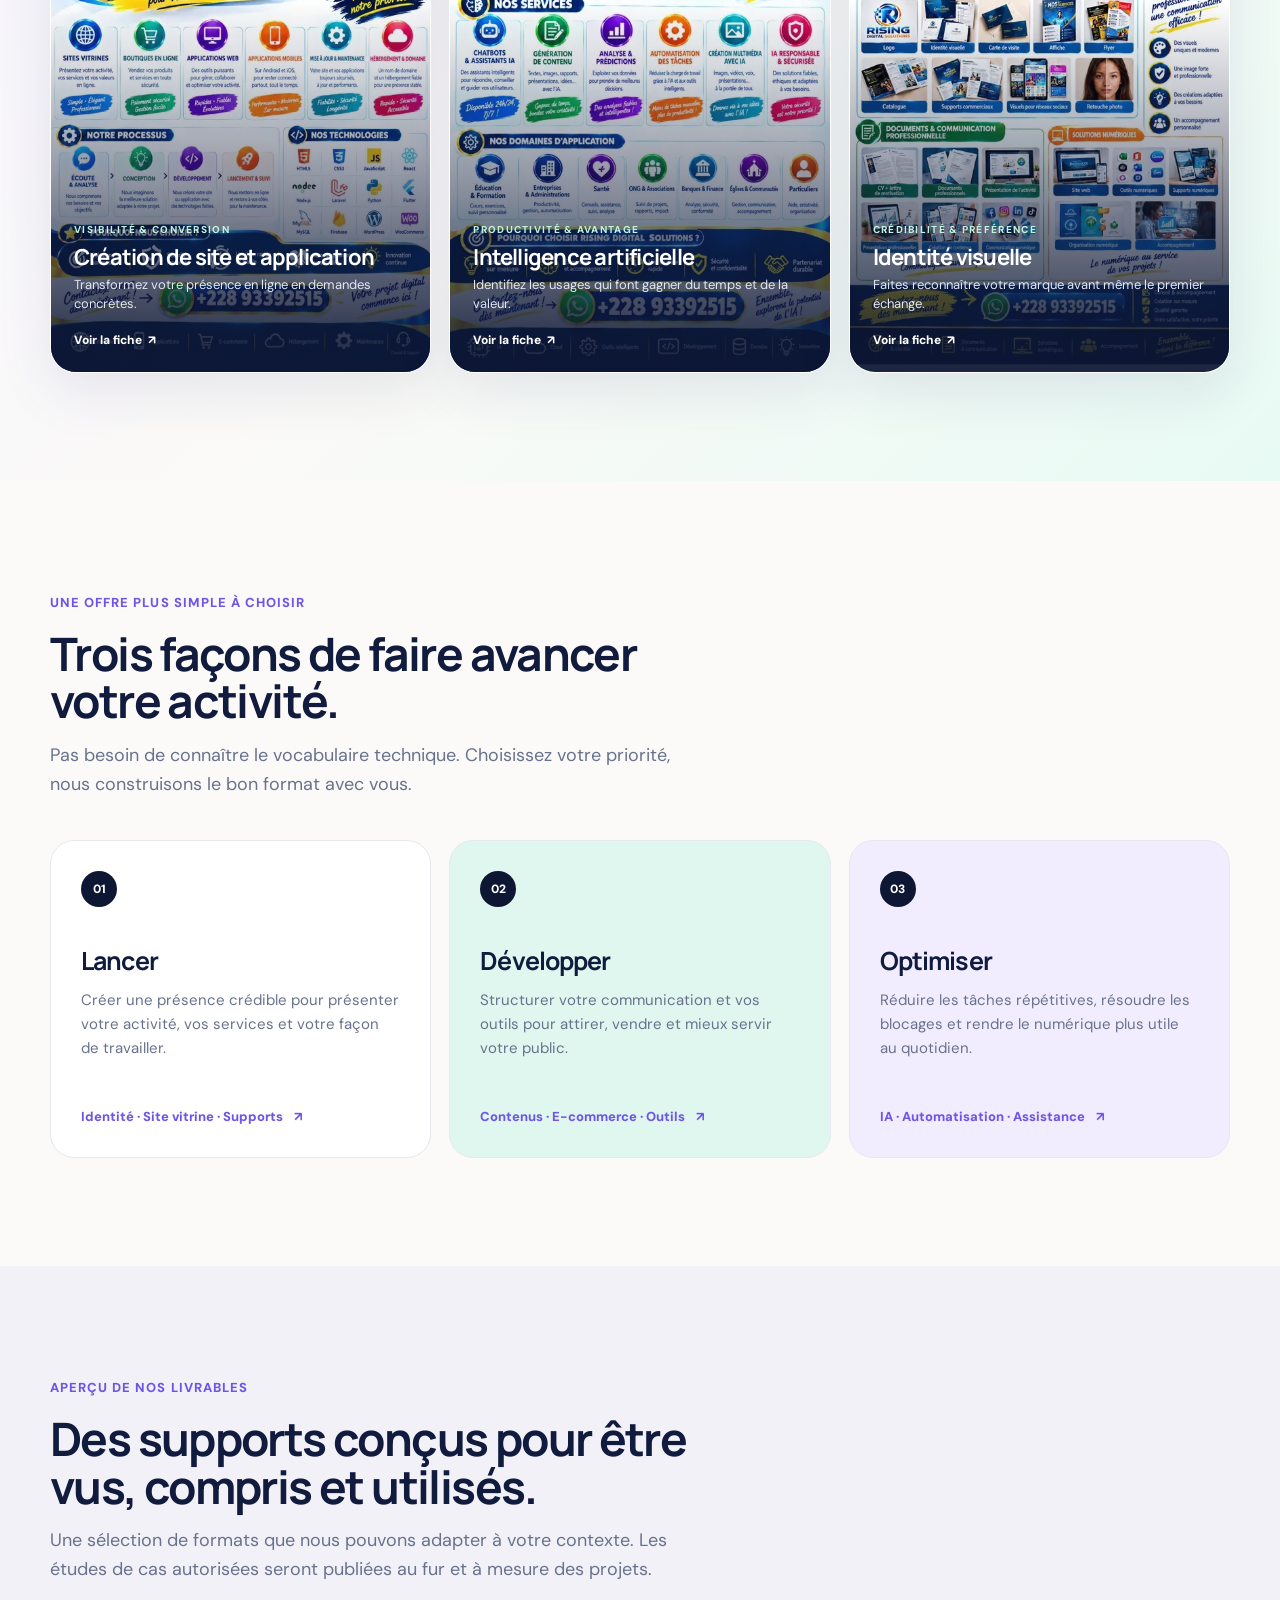
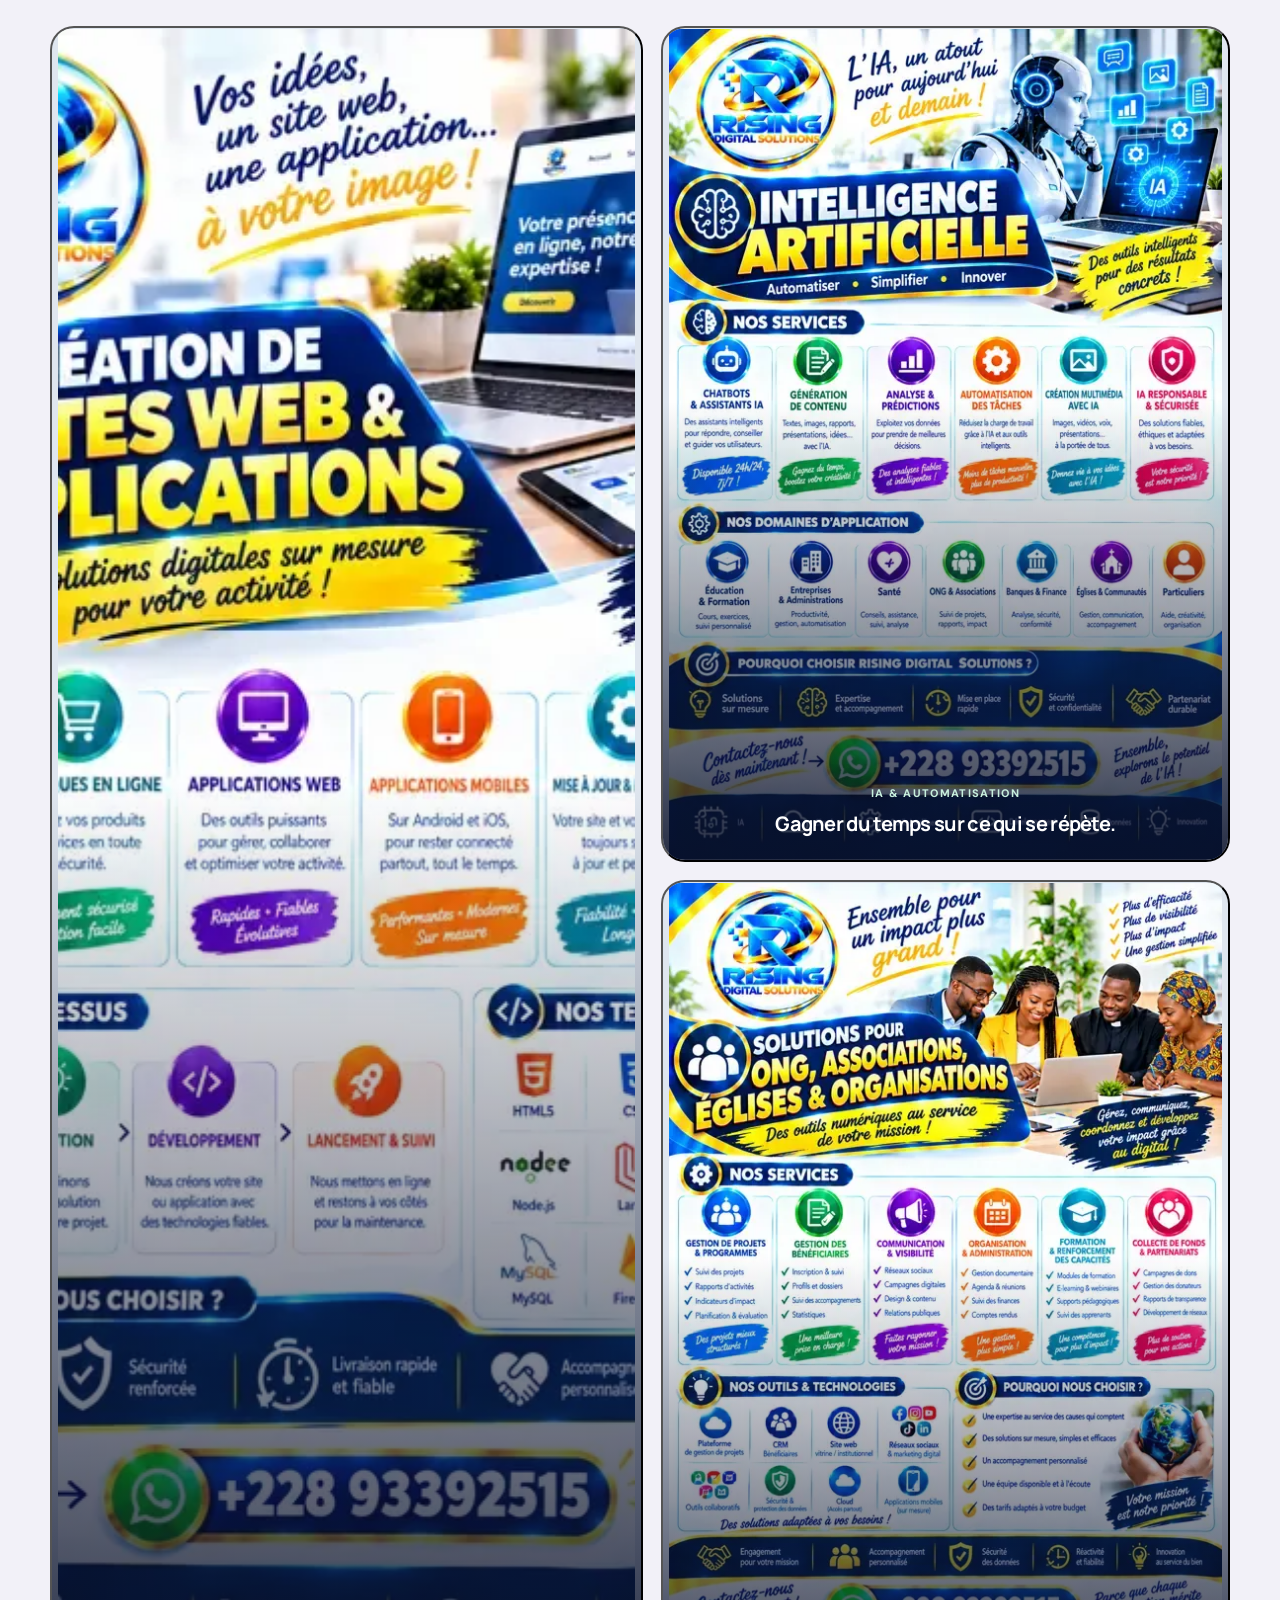
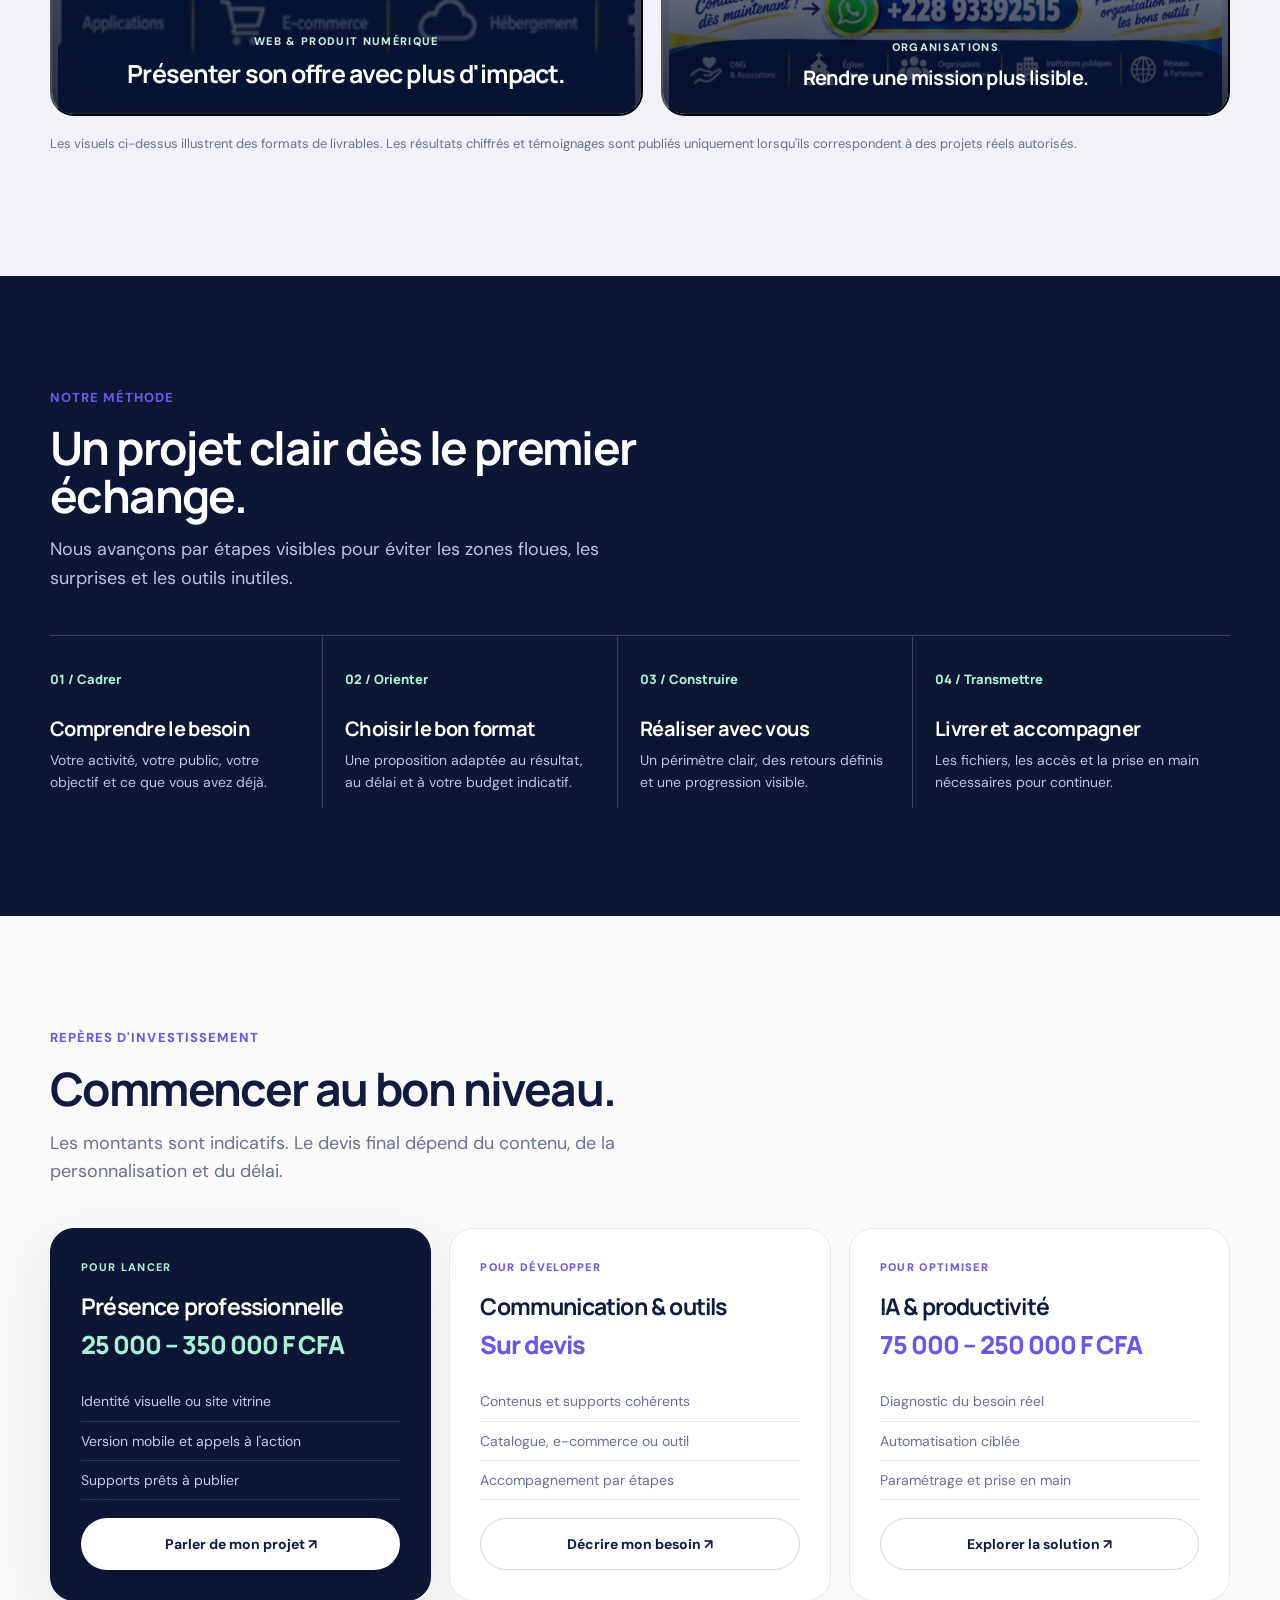
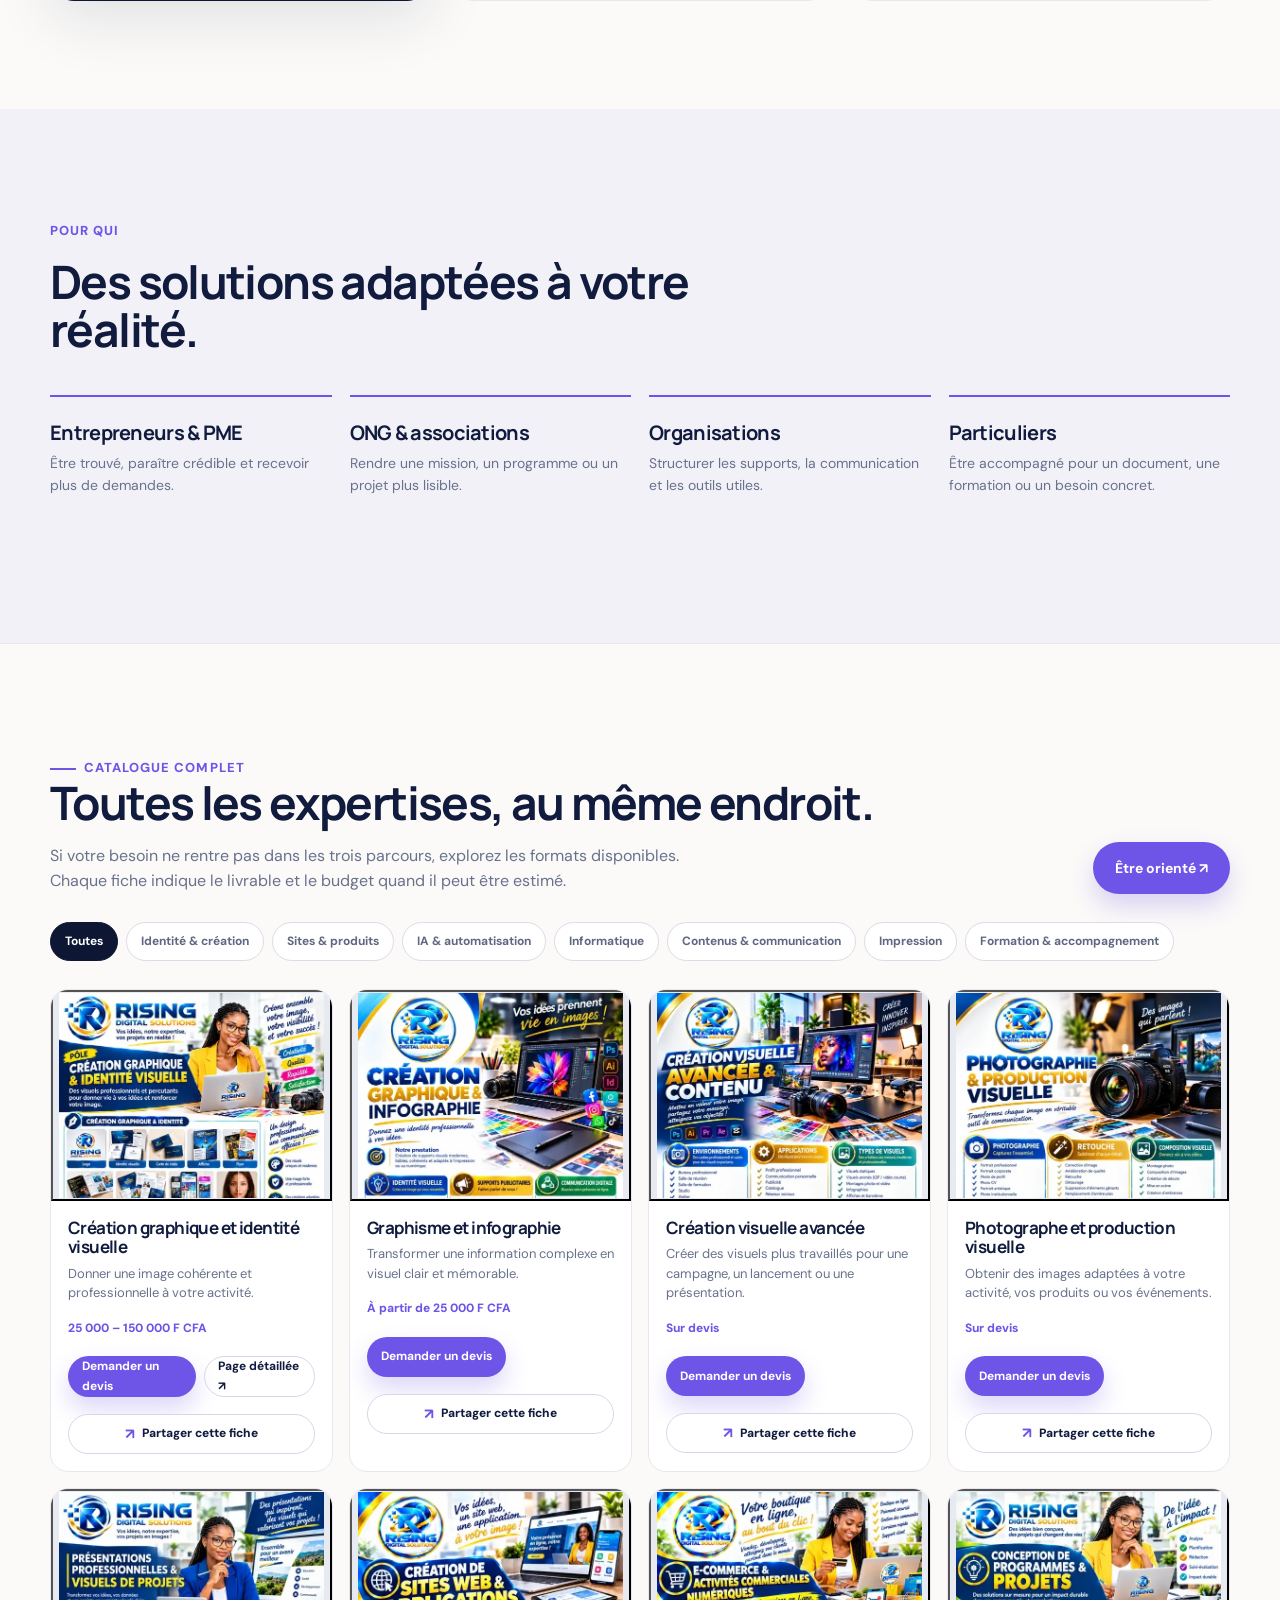
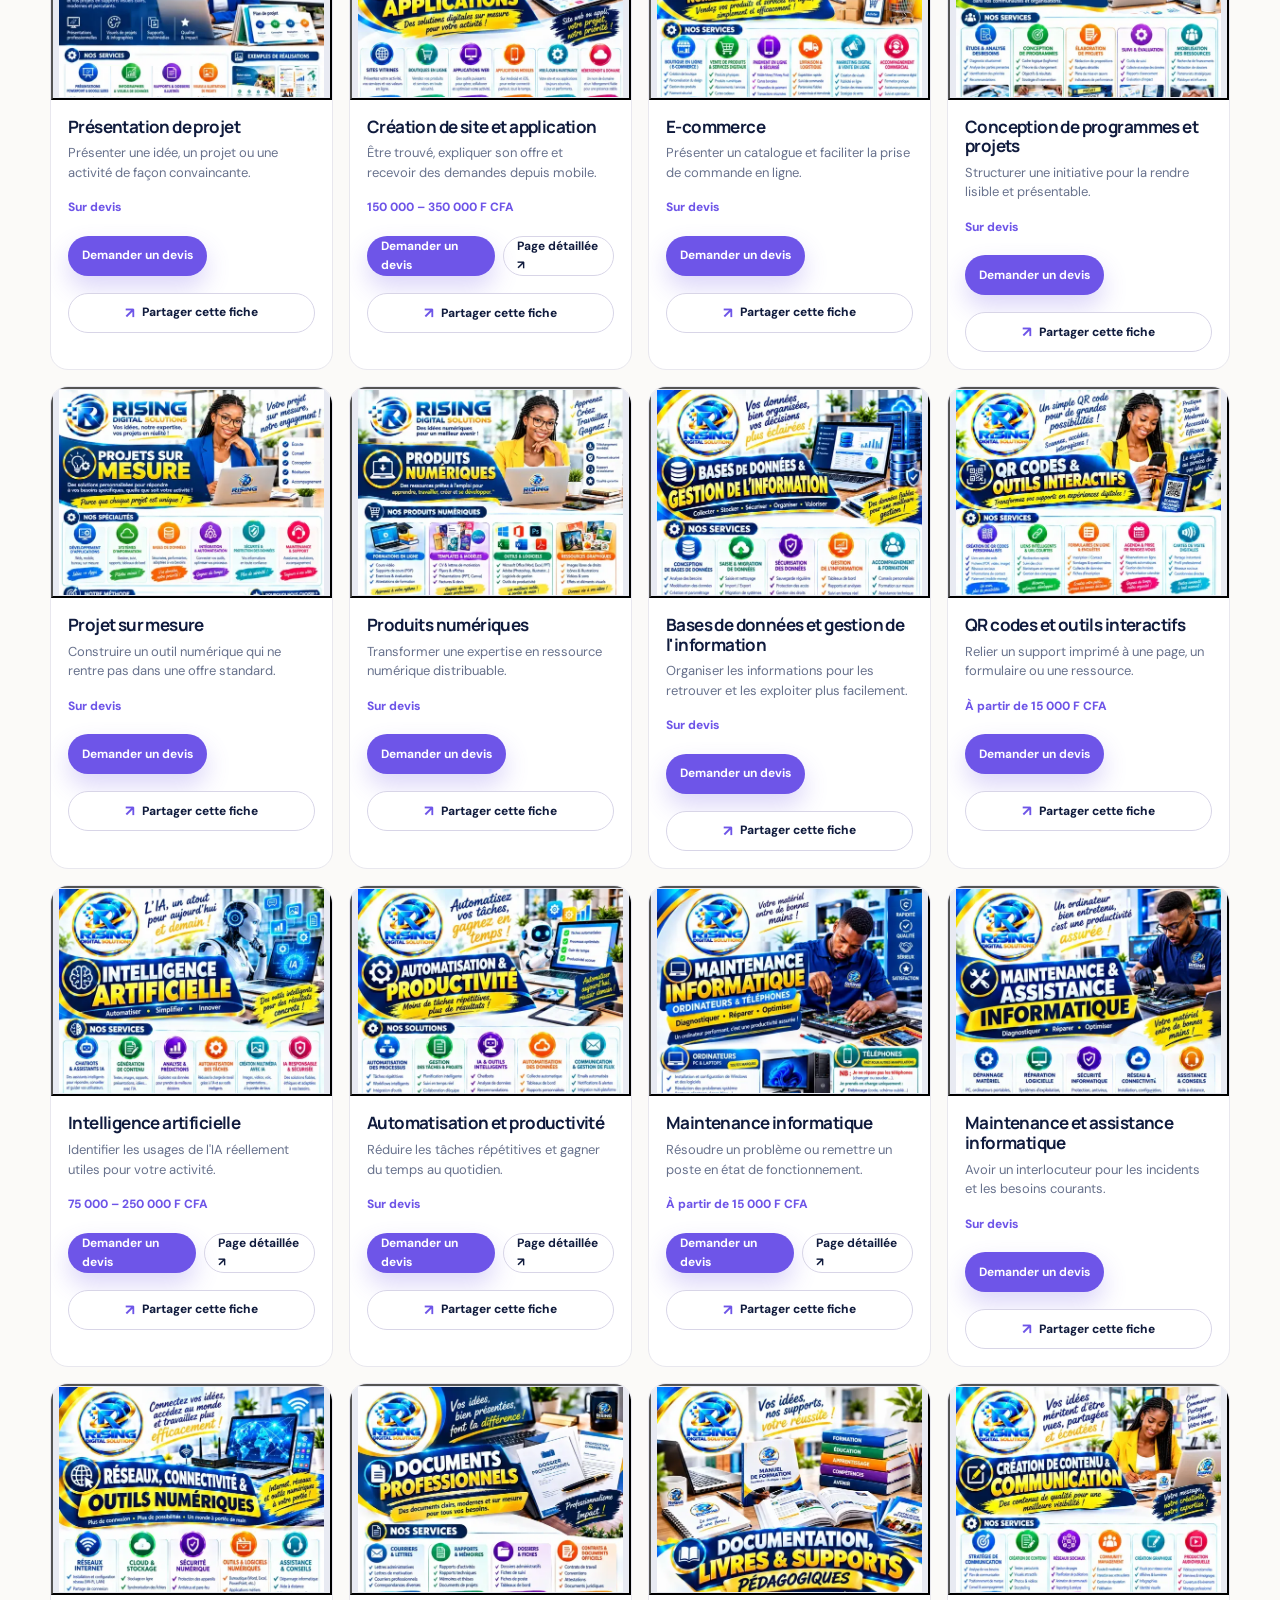
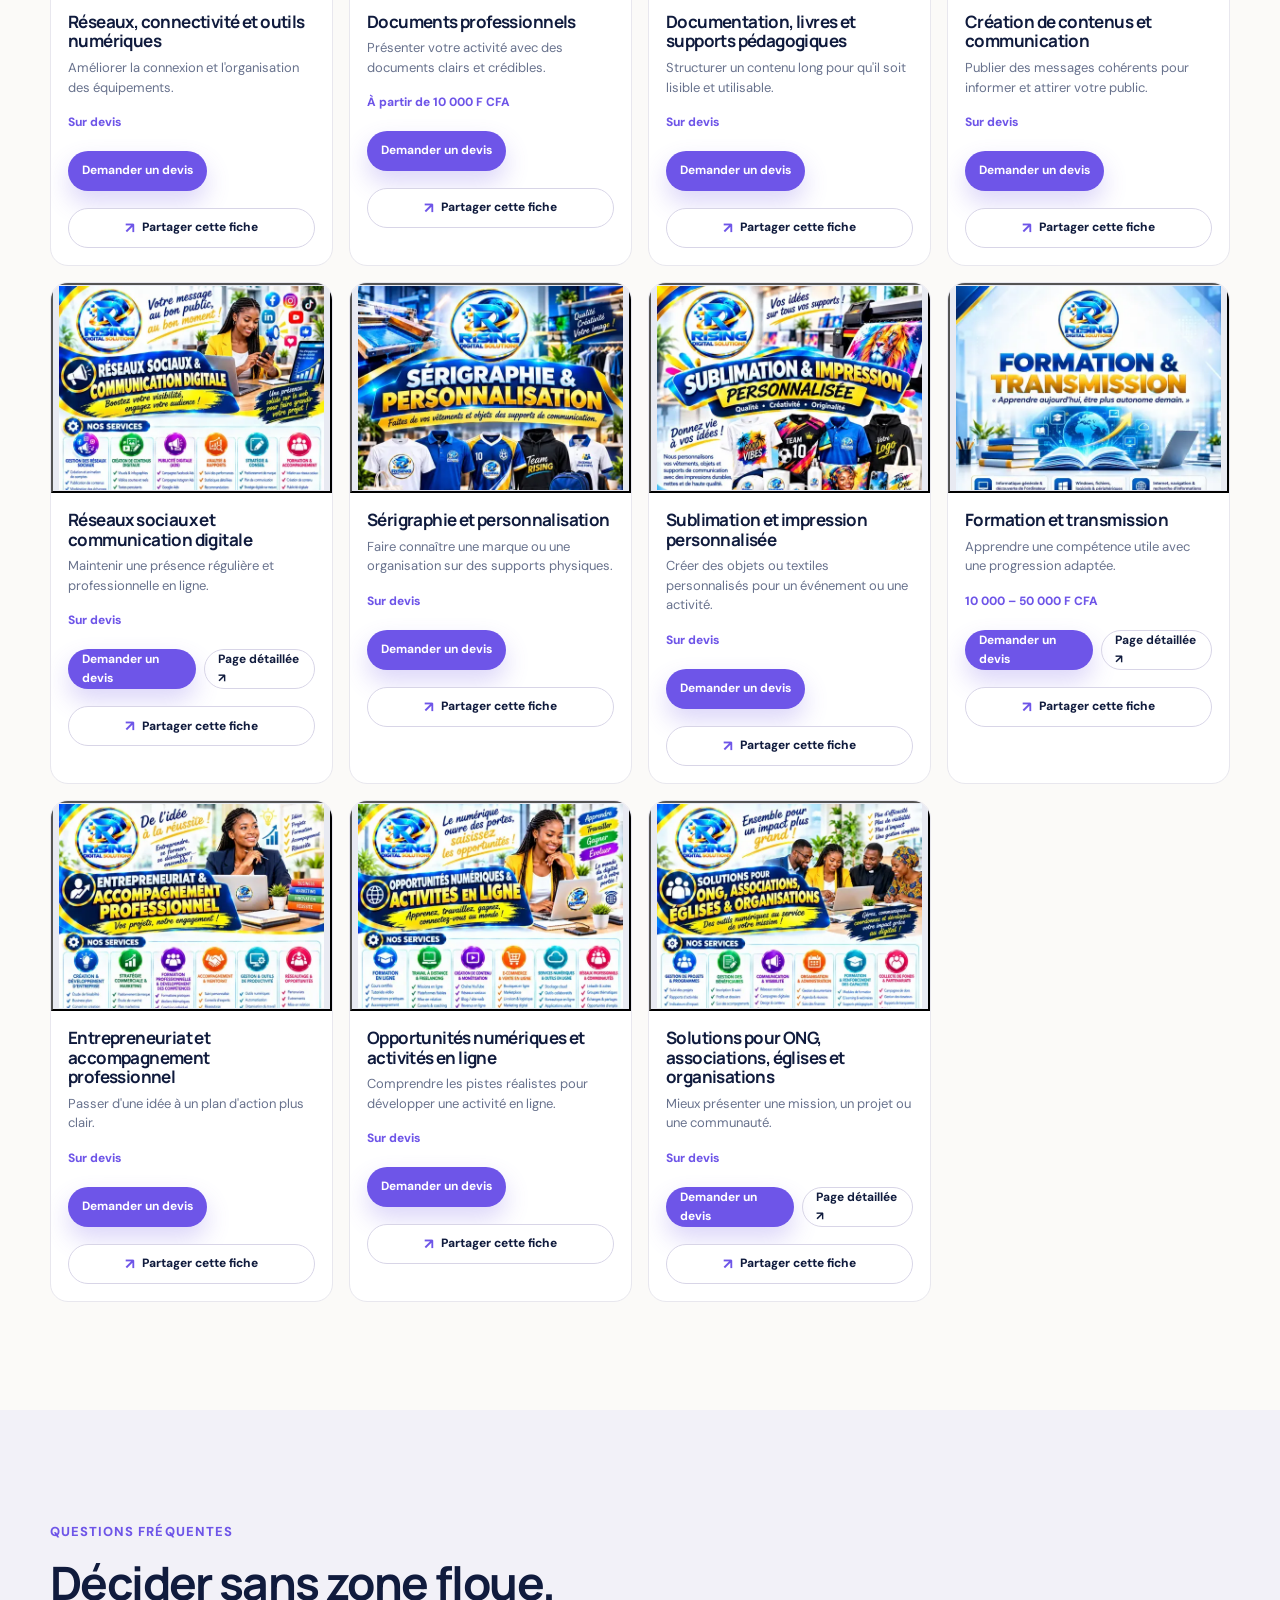
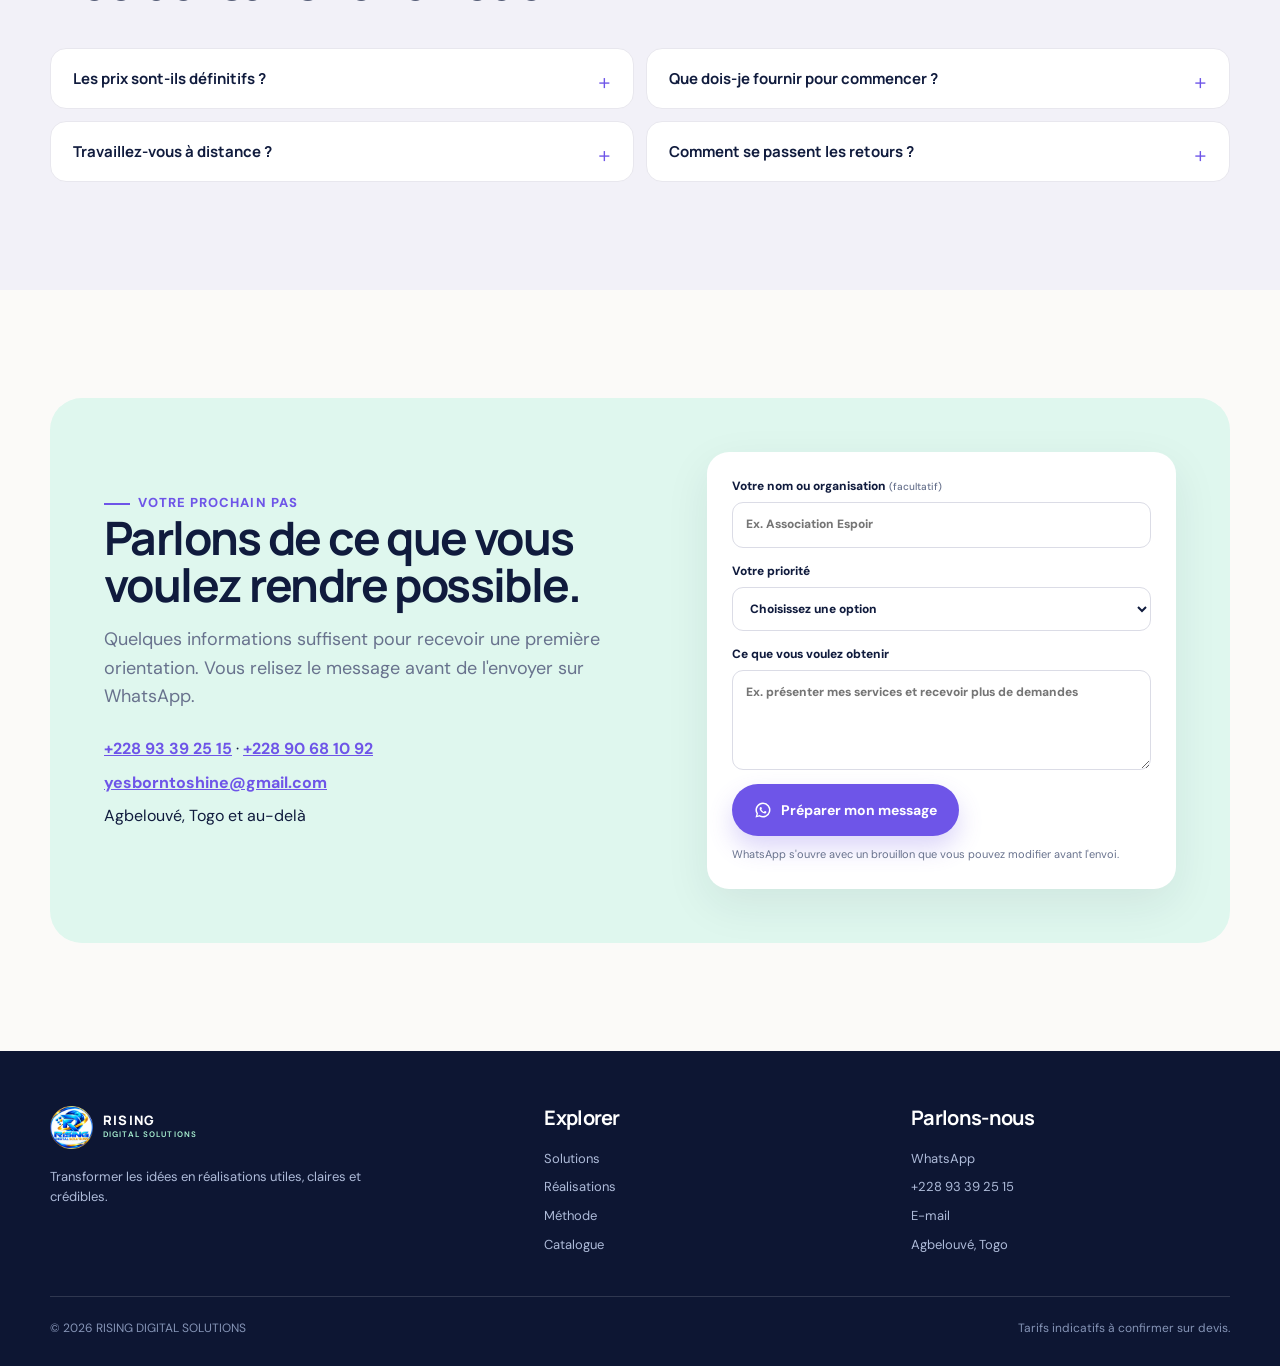
==== commit 5f4b2a67: "Refactor index content and update project configuration files Replit-Commit-Author: Agent" ====
--- a/index.html
+++ b/index.html
@@ -3,502 +3,78 @@
 <head>
 <meta charset="utf-8">
 <meta name="viewport" content="width=device-width, initial-scale=1">
-<script defer src="https://cloud.umami.is/script.js" data-website-id="a091d7d7-e5f2-4a96-abc2-d73d1dc09b7d"></script>
-<title>RISING DIGITAL SOLUTIONS – Solutions numériques et IA, Agbelouvé (Togo)</title>
-<meta name="description" content="Création graphique, sites web, IA, automatisation, maintenance informatique, impression et formation. Demandez votre devis sur WhatsApp. Agbelouvé, Togo et au-delà.">
-<meta name="theme-color" content="#161E6B">
+<title>RISING DIGITAL SOLUTIONS — Studio numérique au Togo</title>
+<meta name="description" content="Sites web, identité visuelle et automatisation pour entrepreneurs, PME, ONG et organisations au Togo et à distance.">
 <meta name="robots" content="index, follow">
 <link rel="canonical" href="https://risingdigitalsolutions.pages.dev/">
-<meta property="og:title" content="RISING DIGITAL SOLUTIONS – Transformer les idées en réalisations">
-<meta property="og:description" content="Architecte de solutions numériques et IA. Agbelouvé, Togo et au-delà.">
+<link rel="icon" href="/img/logo.png">
+<meta name="theme-color" content="#101b3d">
+<meta property="og:locale" content="fr_FR">
 <meta property="og:type" content="website">
+<meta property="og:site_name" content="RISING DIGITAL SOLUTIONS">
+<meta property="og:title" content="RISING DIGITAL SOLUTIONS | Donnez à votre activité la présence qu’elle mérite">
+<meta property="og:description" content="Sites web, identité visuelle, IA et automatisation pour transformer votre visibilité en opportunités concrètes. Studio numérique au Togo et à distance.">
 <meta property="og:url" content="https://risingdigitalsolutions.pages.dev/">
-<meta property="og:image" content="https://risingdigitalsolutions.pages.dev/img/logo.png">
+<meta property="og:image" content="https://risingdigitalsolutions.pages.dev/og-social-card.jpg">
+<meta property="og:image:secure_url" content="https://risingdigitalsolutions.pages.dev/og-social-card.jpg">
+<meta property="og:image:type" content="image/jpeg">
+<meta property="og:image:width" content="1200">
+<meta property="og:image:height" content="675">
+<meta property="og:image:alt" content="RISING DIGITAL SOLUTIONS — Votre activité mérite une présence à la hauteur de vos ambitions.">
 <meta name="twitter:card" content="summary_large_image">
-<link rel="icon" href="img/logo.png">
-<link rel="preload" as="image" href="img/thumb/intelligence-artificielle.webp" fetchpriority="high">
+<meta name="twitter:title" content="RISING DIGITAL SOLUTIONS | Une présence digitale qui fait avancer votre activité">
+<meta name="twitter:description" content="Sites web, identité, IA et automatisation pour entrepreneurs, PME, ONG et organisations au Togo et à distance.">
+<meta name="twitter:image" content="https://risingdigitalsolutions.pages.dev/og-social-card.jpg">
+<meta name="twitter:image:alt" content="RISING DIGITAL SOLUTIONS — Studio numérique au Togo, sites web, IA, identité et automatisation.">
 <link rel="preconnect" href="https://fonts.googleapis.com">
 <link rel="preconnect" href="https://fonts.gstatic.com" crossorigin>
-<link rel="stylesheet" href="https://fonts.googleapis.com/css2?family=Inter:wght@400;500;600&family=Sora:wght@600;700&display=swap">
-<script type="application/ld+json">{"@context":"https://schema.org","@type":"ProfessionalService","name":"RISING DIGITAL SOLUTIONS","url":"https://risingdigitalsolutions.pages.dev/","logo":"https://risingdigitalsolutions.pages.dev/img/logo.png","slogan":"Transformer les idées en réalisations","description":"Création de sites web, identité visuelle, IA, automatisation, assistance informatique et formation à Agbelouvé, au Togo.","email":"yesborntoshine@gmail.com","telephone":["+22893392515","+22890681092"],"areaServed":["Agbelouvé","Togo"],"address":{"@type":"PostalAddress","addressLocality":"Agbelouvé","addressCountry":"TG"}}</script>
+<link href="https://fonts.googleapis.com/css2?family=DM+Sans:wght@400;500;600;700&family=Manrope:wght@600;700;800&display=swap" rel="stylesheet">
+<script defer src="https://cloud.umami.is/script.js" data-website-id="a091d7d7-e5f2-4a96-abc2-d73d1dc09b7d"></script>
+<script type="application/ld+json">{"@context":"https://schema.org","@type":"ProfessionalService","name":"RISING DIGITAL SOLUTIONS","url":"https://risingdigitalsolutions.pages.dev/","logo":"https://risingdigitalsolutions.pages.dev/img/logo.png","slogan":"Donner à votre activité la présence qu'elle mérite.","description":"Sites web, identité visuelle, IA, automatisation, assistance informatique et formation à Agbelouvé, au Togo.","email":"yesborntoshine@gmail.com","telephone":["+22893392515","+22890681092"],"areaServed":["Agbelouvé","Togo"],"address":{"@type":"PostalAddress","addressLocality":"Agbelouvé","addressCountry":"TG"},"sameAs":[]}</script>
 <style>
-:root{--ink:#0E1238;--navy:#161E6B;--blue:#2A47D6;--violet:#6B3FE3;--violet-d:#5A2FD0;--mist:#F3F4FA;--line:#E1E4F0;--text:#3B4163;--max:1120px}
-*{box-sizing:border-box}
-html{scroll-behavior:smooth;scroll-padding-top:76px}
-body{margin:0;font:16px/1.6 Inter,system-ui,-apple-system,"Segoe UI",Roboto,sans-serif;color:var(--text);background:#fff}
-h1,h2,h3{font-family:Sora,Inter,system-ui,sans-serif;color:var(--ink);line-height:1.15;margin:0}
-h2{font-size:clamp(1.6rem,4.5vw,2.3rem);letter-spacing:-.015em}
-p{margin:0}
-img{max-width:100%}
-.wrap{max-width:var(--max);margin:0 auto;padding:0 20px}
-.sec{padding:64px 0}
-.sec.mist{background:var(--mist)}
-.intro{max-width:560px;margin-top:12px}
-:focus-visible{outline:3px solid var(--blue);outline-offset:3px}
-.btn{display:inline-flex;align-items:center;gap:10px;min-height:48px;padding:0 22px;border-radius:999px;font-weight:600;font-size:16px;text-decoration:none;border:2px solid transparent;cursor:pointer;font-family:inherit}
-.btn svg{width:20px;height:20px;fill:currentColor;flex:none}
-.btn-wa{background:var(--violet);color:#fff}
-.btn-wa:hover{background:var(--violet-d)}
-.btn-line{border-color:var(--navy);color:var(--navy);background:#fff}
-.btn-line:hover{background:var(--mist)}
-.services-cta{border-color:var(--navy);background:var(--navy);color:#fff;font-weight:700}
-.services-cta:hover{background:#222D8C}
+:root{--ink:#101b3d;--muted:#68728d;--paper:#fbfaf8;--white:#fff;--line:#e8e7ee;--purple:#6e55e8;--purple-dark:#513bc9;--mint:#dff7ee;--orange:#ffb66e;--dark:#0d1633;--shadow:0 20px 60px rgba(25,27,74,.10);--radius:24px;--wrap:1180px}
+*{box-sizing:border-box}html{scroll-behavior:smooth}body{margin:0;background:var(--paper);color:var(--ink);font-family:"DM Sans",system-ui,sans-serif;font-size:16px;line-height:1.6;-webkit-font-smoothing:antialiased}a{color:inherit}img{max-width:100%;display:block}button,input,select,textarea{font:inherit}button{cursor:pointer}h1,h2,h3,p{margin-top:0}h1,h2,h3{font-family:Manrope,"DM Sans",sans-serif;letter-spacing:-.035em}h1{font-size:clamp(2.7rem,5.4vw,5.55rem);line-height:.98;max-width:760px;margin:18px 0 26px}h2{font-size:clamp(2rem,3.6vw,3.55rem);line-height:1.03;margin:0 0 16px}h3{line-height:1.15}p{color:var(--muted)}.wrap{width:min(var(--wrap),calc(100% - 48px));margin-inline:auto}.skip{position:absolute;left:-10000px}.skip:focus{left:16px;top:16px;background:#fff;padding:10px;z-index:20}.topline{background:var(--dark);color:#e8edff;font-size:12px;letter-spacing:.04em}.topline .wrap{display:flex;justify-content:space-between;gap:20px;padding:9px 0}.topline b{color:#bcebd9;font-weight:700}.header{position:sticky;top:0;z-index:10;background:rgba(251,250,248,.90);backdrop-filter:blur(16px);border-bottom:1px solid rgba(232,231,238,.85)}.bar{min-height:82px;display:flex;align-items:center;gap:28px}.brand{display:flex;align-items:center;gap:10px;text-decoration:none;white-space:nowrap}.brand img{width:43px;height:43px;object-fit:contain}.brand span{font-family:Manrope,sans-serif;font-size:13px;letter-spacing:.09em;font-weight:800;line-height:1.05}.brand small{display:block;font:600 8px/1.5 "DM Sans",sans-serif;color:var(--purple);letter-spacing:.14em}.nav{display:flex;align-items:center;gap:26px;margin-left:auto}.nav a{font-size:13px;color:#626b84;text-decoration:none;font-weight:600}.nav a:hover,.nav a:focus-visible{color:var(--purple)}.menu{display:none;border:0;background:transparent;font-size:26px;color:var(--ink)}.btn{display:inline-flex;align-items:center;justify-content:center;gap:9px;min-height:52px;padding:0 21px;border-radius:999px;text-decoration:none;border:1px solid transparent;font-weight:700;font-size:14px;transition:transform .2s,box-shadow .2s,background .2s}.btn:hover{transform:translateY(-2px)}.btn-primary{background:var(--purple);color:#fff;box-shadow:0 12px 24px rgba(110,85,232,.24)}.btn-primary:hover{background:var(--purple-dark)}.btn-ghost{background:transparent;border-color:#d8d5e7;color:var(--ink)}.btn-light{background:#fff;color:var(--ink);box-shadow:0 10px 30px rgba(10,20,54,.14)}.btn svg{width:18px;height:18px;fill:currentColor}.head-cta{min-height:46px;padding:0 17px;font-size:13px}.hero{padding:92px 0 72px;overflow:hidden;position:relative}.hero:before{content:"";position:absolute;width:540px;height:540px;border-radius:50%;background:radial-gradient(circle,rgba(174,242,219,.58),transparent 68%);right:-190px;top:-170px;pointer-events:none}.hero-grid{display:grid;grid-template-columns:minmax(0,1.03fr) minmax(390px,.97fr);gap:72px;align-items:center;position:relative}.eyebrow{display:inline-flex;align-items:center;gap:8px;color:var(--purple);font-size:13px;font-weight:800;letter-spacing:.08em;text-transform:uppercase}.eyebrow:before{content:"";width:26px;height:2px;background:var(--purple)}.hero h1 span{color:var(--purple)}.hero-lead{max-width:620px;font-size:19px;line-height:1.65;margin-bottom:32px}.cta-row{display:flex;flex-wrap:wrap;gap:13px;align-items:center}.hero-notes{display:flex;flex-wrap:wrap;gap:15px 28px;margin-top:24px;color:#68728d;font-size:13px;font-weight:600}.hero-notes span:before{content:"✓";color:#37a67d;margin-right:7px;font-weight:800}.hero-art{position:relative;min-height:500px;border-radius:32px;background:linear-gradient(145deg,#111d45,#1c2d5b);padding:30px;box-shadow:var(--shadow);overflow:hidden}.hero-art:before{content:"";position:absolute;width:330px;height:330px;border-radius:50%;background:rgba(131,95,255,.25);filter:blur(4px);right:-80px;top:-110px}.hero-art:after{content:"RDS / 01";position:absolute;left:30px;bottom:25px;color:rgba(255,255,255,.38);font:700 12px/1 "DM Sans";letter-spacing:.15em}.hero-art-head{position:relative;z-index:2;display:flex;justify-content:space-between;align-items:center;color:#fff;font-size:12px;letter-spacing:.08em;text-transform:uppercase}.hero-art-head span:last-child{color:#a8f1d2}.poster-stack{position:absolute;inset:72px 38px 54px}.poster-card{position:absolute;width:54%;height:76%;border-radius:16px;overflow:hidden;background:#fff;box-shadow:0 24px 45px rgba(0,0,0,.28);border:5px solid rgba(255,255,255,.84)}.poster-card img{width:100%;height:100%;object-fit:cover;object-position:top}.poster-card:nth-child(1){left:0;top:18%;transform:rotate(-8deg)}.poster-card:nth-child(2){left:24%;top:0;z-index:2;transform:rotate(2deg)}.poster-card:nth-child(3){right:0;top:17%;z-index:1;transform:rotate(8deg)}.art-caption{position:absolute;bottom:30px;right:31px;color:#fff;z-index:3;text-align:right}.art-caption strong{display:block;font:800 17px/1.1 Manrope;color:#fff}.art-caption small{font-size:12px;color:#cbd4ef}.section{padding:108px 0}.section-tight{padding:74px 0}.section-dark{background:var(--dark);color:#fff}.section-dark p{color:#bac5e2}.section-soft{background:#f2f1f8}.section-head{max-width:660px;margin-bottom:42px}.section-head.center{margin-inline:auto;text-align:center}.section-head .eyebrow{margin-bottom:16px}.section-head .eyebrow:before{display:none}.section-head p{font-size:18px;max-width:620px}.trust-band{border-top:1px solid var(--line);border-bottom:1px solid var(--line);background:#fff}.trust-grid{display:grid;grid-template-columns:repeat(4,1fr)}.trust-item{padding:28px 24px;border-right:1px solid var(--line)}.trust-item:last-child{border-right:0}.trust-item strong{font:800 15px Manrope;display:block;margin-bottom:4px}.trust-item span{font-size:13px;color:var(--muted)}.solution-grid{display:grid;grid-template-columns:repeat(3,1fr);gap:18px}.solution{background:#fff;border:1px solid var(--line);border-radius:var(--radius);padding:30px;min-height:318px;display:flex;flex-direction:column;transition:transform .25s,box-shadow .25s,border .25s}.solution:hover{transform:translateY(-6px);box-shadow:var(--shadow);border-color:#c9c2f8}.solution:nth-child(2){background:var(--mint)}.solution:nth-child(3){background:#f1edff}.solution-number{display:inline-flex;width:36px;height:36px;border-radius:50%;align-items:center;justify-content:center;background:var(--dark);color:#fff;font-size:12px;font-weight:800;margin-bottom:40px}.solution h3{font-size:25px;margin-bottom:12px}.solution p{font-size:15px}.solution-foot{margin-top:auto;padding-top:20px;color:var(--purple);font-size:13px;font-weight:800}.solution-foot span{margin-left:8px}.showcase{display:grid;grid-template-columns:1.02fr .98fr;gap:18px}.show-card{position:relative;min-height:410px;overflow:hidden;border-radius:var(--radius);background:#dfe6ef}.show-card img{width:100%;height:100%;object-fit:cover;transition:transform .4s}.show-card:hover img{transform:scale(1.03)}.show-card:first-child{min-height:520px}.show-card:after{content:"";position:absolute;inset:45% 0 0;background:linear-gradient(transparent,rgba(8,15,40,.86))}.show-label{position:absolute;z-index:1;bottom:25px;left:25px;right:25px;color:#fff}.show-label small{color:#c7efdd;text-transform:uppercase;font-size:11px;font-weight:800;letter-spacing:.12em}.show-label h3{font-size:25px;margin:7px 0 0;color:#fff}.show-side{display:grid;grid-template-rows:1fr 1fr;gap:18px}.show-side .show-card{min-height:0}.show-side .show-card h3{font-size:20px}.case-note{margin-top:18px;font-size:13px;color:var(--muted)}.process-grid{display:grid;grid-template-columns:repeat(4,1fr);gap:0;border-top:1px solid rgba(255,255,255,.18)}.process{padding:30px 22px 15px 0;border-right:1px solid rgba(255,255,255,.18);margin-right:22px}.process:last-child{border:0;margin:0}.process-num{font:800 13px Manrope;color:#a8f1d2}.process h3{color:#fff;font-size:20px;margin:25px 0 9px}.process p{font-size:14px;margin:0}.price-grid{display:grid;grid-template-columns:repeat(3,1fr);gap:18px}.price-card{background:#fff;border:1px solid var(--line);border-radius:var(--radius);padding:30px;display:flex;flex-direction:column}.price-card.featured{background:var(--dark);color:#fff;border-color:var(--dark);box-shadow:var(--shadow)}.price-card.featured p,.price-card.featured li{color:#c0cbe4}.price-card h3{font-size:23px;margin:16px 0 8px}.price{font:800 25px Manrope;color:var(--purple);letter-spacing:-.04em;margin-bottom:20px}.featured .price{color:#a8f1d2}.label{font-size:11px;font-weight:800;text-transform:uppercase;letter-spacing:.12em;color:var(--purple)}.featured .label{color:#a8f1d2}.price-card ul{padding:0 0 18px;margin:0;list-style:none}.price-card li{padding:8px 0;color:var(--muted);font-size:14px;border-bottom:1px solid var(--line)}.featured li{border-color:rgba(255,255,255,.13)}.price-card .btn{margin-top:auto}.audience-grid{display:grid;grid-template-columns:repeat(4,1fr);gap:18px}.audience{padding:24px 0;border-top:2px solid var(--purple)}.audience h3{font-size:20px;margin-bottom:8px}.audience p{font-size:14px}.faq-grid{display:grid;grid-template-columns:1fr 1fr;gap:12px}.faq-grid details{border:1px solid var(--line);background:#fff;border-radius:16px;padding:0 22px}.faq-grid summary{padding:19px 26px 19px 0;cursor:pointer;list-style:none;font:700 15px Manrope;position:relative}.faq-grid summary::-webkit-details-marker{display:none}.faq-grid summary:after{content:"+";position:absolute;right:0;color:var(--purple);font-size:22px;font-weight:400}.faq-grid details[open] summary:after{content:"–"}.faq-grid details p{font-size:14px;margin:0 0 18px}.contact-box{display:grid;grid-template-columns:1fr .86fr;gap:58px;background:var(--mint);border-radius:32px;padding:54px;align-items:center}.contact-box h2{max-width:560px}.contact-box .intro{font-size:18px}.contact-list{list-style:none;padding:0;margin:25px 0;display:grid;gap:8px}.contact-list a{color:var(--purple);font-weight:700}.brief-form{background:#fff;border-radius:22px;padding:25px;box-shadow:0 15px 45px rgba(23,38,67,.08)}.brief-form label{display:block;font-size:12px;font-weight:800;margin-bottom:14px;color:var(--ink)}.brief-form small{font-weight:500;color:var(--muted)}.brief-form input,.brief-form select,.brief-form textarea{display:block;width:100%;border:1px solid #dbdce6;border-radius:11px;padding:12px 13px;margin-top:6px;color:var(--ink);background:#fff;outline:none}.brief-form textarea{min-height:100px;resize:vertical}.brief-form input:focus,.brief-form select:focus,.brief-form textarea:focus{border-color:var(--purple);box-shadow:0 0 0 3px rgba(110,85,232,.12)}.privacy-note{font-size:11px!important;margin:10px 0 0!important}.catalog{border-top:1px solid var(--line)}.catalog-top{display:flex;align-items:end;justify-content:space-between;gap:28px;margin-bottom:28px}.catalog-top p{max-width:630px;margin:0}.chips{display:flex;gap:8px;flex-wrap:wrap;margin-bottom:28px}.chip{border:1px solid #dcdbe7;background:#fff;border-radius:999px;padding:9px 14px;font-size:12px;font-weight:700;color:#5f6880}.chip[aria-pressed="true"],.chip:hover{background:var(--dark);color:#fff;border-color:var(--dark)}.service-grid{display:grid;grid-template-columns:repeat(4,1fr);gap:16px}.service-card{background:#fff;border:1px solid var(--line);border-radius:18px;overflow:hidden;display:flex;flex-direction:column}.service-card .service-image{aspect-ratio:4/3;background:#e8eaf2;overflow:hidden}.service-card img{width:100%;height:100%;object-fit:cover;object-position:top}.service-card .service-copy{padding:17px}.service-card h3{font-size:17px;margin-bottom:7px}.service-card p{font-size:13px;line-height:1.5;margin-bottom:11px}.service-meta{font-size:12px;color:var(--purple);font-weight:800}.service-actions{display:flex;gap:8px;padding:0 17px 17px}.service-actions .btn{min-height:40px;padding:0 13px;font-size:12px}.hidden{display:none!important}.footer{background:var(--dark);color:#fff;padding:55px 0 28px}.footer-grid{display:grid;grid-template-columns:1.4fr 1fr 1fr;gap:48px;padding-bottom:40px;border-bottom:1px solid rgba(255,255,255,.14)}.footer h3{color:#fff;font-size:20px}.footer p,.footer a{color:#aebbd9;font-size:13px}.footer a{text-decoration:none}.footer-links{display:grid;gap:8px}.footer-bottom{display:flex;justify-content:space-between;gap:20px;padding-top:22px;color:#8594b6;font-size:12px}.bottom-bar{display:none}.reveal{animation:rise .7s ease both}@keyframes rise{from{opacity:0;transform:translateY(12px)}to{opacity:1;transform:none}}:focus-visible{outline:3px solid #f49f4f;outline-offset:3px}
+@media(max-width:1000px){.nav{gap:16px}.hero-grid{gap:38px}.service-grid{grid-template-columns:repeat(3,1fr)}.contact-box{gap:30px;padding:38px}.audience-grid{grid-template-columns:repeat(2,1fr)}}
+@media(max-width:760px){body{font-size:15px}.wrap{width:min(var(--wrap),calc(100% - 32px))}.topline .wrap{justify-content:center}.topline .wrap span:last-child{display:none}.bar{min-height:72px}.nav{display:none;position:absolute;left:16px;right:16px;top:66px;background:#fff;border:1px solid var(--line);border-radius:18px;padding:14px;box-shadow:var(--shadow);flex-direction:column;align-items:stretch;gap:0}.nav.open{display:flex}.nav a{padding:10px}.menu{display:block;margin-left:auto}.head-cta{display:none}.hero{padding:58px 0 50px}.hero-grid{grid-template-columns:1fr;gap:38px}.hero-lead{font-size:17px}.hero-art{min-height:400px}.poster-stack{inset:58px 25px 45px}.section{padding:72px 0}.section-tight{padding:55px 0}.trust-grid{grid-template-columns:1fr 1fr}.trust-item{padding:20px 15px}.trust-item:nth-child(2){border-right:0}.trust-item:nth-child(-n+2){border-bottom:1px solid var(--line)}.solution-grid,.price-grid{grid-template-columns:1fr}.solution{min-height:260px}.solution-number{margin-bottom:28px}.showcase{grid-template-columns:1fr}.show-card:first-child{min-height:390px}.show-side{min-height:520px}.process-grid{grid-template-columns:1fr 1fr;gap:0}.process{border-right:0;border-bottom:1px solid rgba(255,255,255,.18);padding:23px 14px 23px 0;margin-right:14px}.process:nth-child(2){margin-right:0}.process:nth-child(3){border-bottom:0}.process:nth-child(4){border-bottom:0;margin-right:0}.faq-grid{grid-template-columns:1fr}.contact-box{grid-template-columns:1fr;padding:26px;border-radius:24px}.catalog-top{display:block}.catalog-top .btn{margin-top:20px}.service-grid{grid-template-columns:1fr 1fr}.service-card h3{font-size:15px}.service-card p{font-size:12px}.service-actions{display:block}.service-actions .btn{width:100%;margin-top:6px}.footer-grid{grid-template-columns:1fr;gap:28px}.footer-bottom{display:block}.footer-bottom span{display:block;margin-top:8px}.bottom-bar{display:block;position:fixed;bottom:0;left:0;right:0;padding:10px 14px;background:rgba(251,250,248,.94);backdrop-filter:blur(15px);border-top:1px solid var(--line);z-index:8}.bottom-bar .btn{width:100%}}
+@media(max-width:430px){h1{font-size:2.65rem}.hero-art{min-height:350px}.poster-stack{inset:58px 15px 45px}.service-grid{grid-template-columns:1fr}.trust-grid{grid-template-columns:1fr}.trust-item{border-right:0!important;border-bottom:1px solid var(--line)!important}.trust-item:last-child{border-bottom:0!important}}
+@media(prefers-reduced-motion:reduce){*,*::before,*::after{scroll-behavior:auto!important;animation-duration:.01ms!important;transition-duration:.01ms!important}}
 
-/* En-tête */
-header{position:sticky;top:0;z-index:30;background:#fff;border-bottom:1px solid var(--line)}
-.bar-in{display:flex;align-items:center;justify-content:space-between;height:64px}
-.brand{display:flex;align-items:center;gap:10px;text-decoration:none;color:var(--ink);font-family:Sora,sans-serif;font-weight:700;font-size:15px;line-height:1.1}
-.brand img{width:46px;height:46px;border-radius:50%}
-.brand small{display:block;font-weight:600;color:var(--blue);font-size:11px;letter-spacing:.02em}
-nav{display:none;position:absolute;top:64px;left:0;right:0;background:#fff;border-bottom:1px solid var(--line);padding:8px 20px 16px}
-nav.open{display:block}
-nav a{display:block;padding:12px 0;color:var(--ink);text-decoration:none;font-weight:500;border-bottom:1px solid var(--line)}
-.menu-btn{width:44px;height:44px;border:1px solid var(--line);border-radius:10px;background:#fff;font-size:20px;color:var(--navy);cursor:pointer}
-.head-cta{display:none}
-@media(min-width:900px){
-  nav{display:flex;position:static;border:0;padding:0;gap:26px}
-  nav a{border:0;padding:0;font-size:15px}
-  nav a:hover{color:var(--violet)}
-  .menu-btn{display:none}
-  .head-cta{display:inline-flex;min-height:42px;font-size:15px}
-}
+.share-rail{display:flex;align-items:center;flex-wrap:wrap;gap:10px;margin-top:22px}.share-label{font-size:12px;font-weight:800;color:var(--muted);letter-spacing:.04em}.share-menu{position:relative;display:inline-block}.share-menu summary{list-style:none;cursor:pointer;display:inline-flex;align-items:center;gap:7px;min-height:40px;padding:0 13px;border:1px solid #d8d5e7;border-radius:999px;background:#fff;color:var(--ink);font-size:12px;font-weight:800}.share-menu summary::-webkit-details-marker{display:none}.share-menu summary:before{content:'↗';color:var(--purple);font-size:15px}.share-menu[open] summary{background:var(--dark);color:#fff;border-color:var(--dark)}.share-panel{position:absolute;z-index:6;left:0;bottom:calc(100% + 9px);width:250px;padding:10px;background:#fff;border:1px solid var(--line);border-radius:16px;box-shadow:var(--shadow);display:grid;gap:5px}.share-panel a,.share-panel button{display:flex;align-items:center;gap:9px;width:100%;min-height:35px;padding:7px 9px;border:0;border-radius:9px;background:transparent;color:var(--ink);text-decoration:none;text-align:left;font-size:12px;font-weight:700}.share-panel a:hover,.share-panel button:hover{background:#f2f1f8;color:var(--purple)}.share-panel small{display:block;padding:4px 9px;color:var(--muted);font-size:10px;font-weight:600;line-height:1.35}.service-share{padding:0 17px 17px}.service-share .share-menu{width:100%}.service-share summary{width:100%;justify-content:center}.service-share .share-panel{left:auto;right:0;bottom:calc(100% + 8px)}.share-site{margin-top:16px}.share-site .share-menu summary{background:rgba(255,255,255,.82)}.share-site .share-panel{bottom:auto;top:calc(100% + 8px)}.copy-ok{color:#23855f!important}
 
-/* Accueil */
-.hero{padding-top:40px}
-.hero-grid{display:grid;gap:36px;align-items:center}
-@media(min-width:900px){.hero-grid{grid-template-columns:1.05fr .95fr;gap:56px}.hero{padding-top:64px}}
-h1{font-size:clamp(2.1rem,7vw,3.5rem);letter-spacing:-.025em;color:var(--navy)}
-.tagline{font-family:Sora,sans-serif;font-weight:600;font-size:clamp(1.1rem,3vw,1.4rem);color:var(--violet);margin-top:14px}
-.lead{margin-top:18px;max-width:520px;font-size:1.05rem}
-.cta-row{display:flex;flex-wrap:wrap;gap:12px;margin-top:28px}
-.promo-share{position:relative}
-.promo-panel{position:absolute;z-index:40;top:calc(100% + 10px);left:0;width:min(92vw,540px);padding:18px;border:1px solid var(--line);border-radius:16px;background:#fff;box-shadow:0 16px 44px rgba(14,18,56,.2);color:var(--text)}
-.promo-panel[hidden]{display:none}
-.promo-panel-head{display:flex;justify-content:space-between;gap:14px;align-items:flex-start}
-.promo-panel-head strong{display:block;color:var(--navy);font-family:Sora,sans-serif}
-.promo-panel-head p,.promo-tip{margin:3px 0 12px;font-size:12px;color:#5B6285}
-.promo-close{flex:none;width:34px;height:34px;border:1px solid var(--line);border-radius:50%;background:#fff;color:var(--navy);font-size:20px;cursor:pointer}
-.promo-label{display:block;margin:8px 0 5px;color:var(--ink);font-size:12px;font-weight:700}
-.promo-caption{display:block;width:100%;min-height:112px;resize:vertical;padding:10px 12px;border:1px solid #C9CEE2;border-radius:9px;background:#F9FAFF;color:var(--text);font:13px/1.5 Inter,system-ui,sans-serif}
-.promo-network-grid{display:grid;grid-template-columns:repeat(auto-fit,minmax(115px,1fr));gap:8px;margin-top:12px}
-.promo-network-grid a,.promo-tools button{display:flex;min-height:42px;align-items:center;justify-content:center;padding:8px 10px;border:1px solid var(--line);border-radius:10px;background:#fff;color:var(--navy);font:600 13px Inter,system-ui,sans-serif;text-align:center;text-decoration:none;cursor:pointer}
-.promo-network-grid a:hover,.promo-tools button:hover{border-color:var(--violet);color:var(--violet)}
-.promo-tools{display:flex;flex-wrap:wrap;gap:8px;margin-top:8px}
-.promo-tools button{flex:1 1 140px;background:var(--mist)}
-.promo-tip{margin:10px 0 0}
-.promo-feedback{min-height:18px;margin:5px 0 0;color:var(--violet);font-size:12px}
-.stack{display:grid;grid-template-columns:repeat(3,1fr);gap:10px;align-items:start}
-.stack button{padding:0;border:0;background:none;cursor:zoom-in;animation:rise .7s both}
-.stack button:nth-child(2){margin-top:28px;animation-delay:.12s}
-.stack button:nth-child(3){animation-delay:.24s}
-.stack img{display:block;width:100%;height:auto;aspect-ratio:2/3;object-fit:cover;border-radius:10px;box-shadow:0 10px 30px rgba(14,18,56,.16)}
-@keyframes rise{from{opacity:0;transform:translateY(18px)}}
-
-/* Services */
-.chips{display:flex;gap:8px;overflow-x:auto;padding:4px 0 8px;margin-top:24px}
-.chips button{flex:none;min-height:40px;padding:0 16px;border:1px solid var(--line);border-radius:999px;background:#fff;color:var(--ink);font:500 14px Inter,sans-serif;cursor:pointer;white-space:nowrap}
-.chips button[aria-pressed=true]{background:var(--navy);border-color:var(--navy);color:#fff}
-#note{margin-top:12px;font-size:15px}
-#note button,.link{background:none;border:0;padding:0;font:600 14px Inter,sans-serif;color:var(--violet);text-decoration:underline;text-underline-offset:3px;cursor:pointer}
-.grid{list-style:none;margin:24px 0 0;padding:0;display:grid;grid-template-columns:repeat(2,1fr);gap:28px 14px}
-@media(min-width:700px){.grid{grid-template-columns:repeat(3,1fr);gap:36px 20px}}
-@media(min-width:1000px){.grid{grid-template-columns:repeat(4,1fr)}}
-.poster{display:block;width:100%;padding:0;border:0;background:var(--mist);border-radius:10px;overflow:hidden;aspect-ratio:2/3;cursor:zoom-in;box-shadow:0 1px 0 var(--line),0 8px 24px rgba(14,18,56,.08)}
-.poster img{display:block;width:100%;height:100%;object-fit:contain}
-.grid h3{font-size:15px;font-weight:600;line-height:1.3;margin:12px 0 4px}
-.grid a:not(.btn){font-size:14px;font-weight:600;color:var(--violet);text-underline-offset:3px}
-
-/* Pour qui */
-.aud{margin-top:32px;border-top:1px solid var(--line)}
-.aud>div{padding:22px 0;border-bottom:1px solid var(--line)}
-.aud h3{font-size:1.15rem}
-.aud p{margin:8px 0 12px;max-width:34ch}
-@media(min-width:900px){
-  .aud{display:grid;grid-template-columns:repeat(4,1fr);border-bottom:1px solid var(--line)}
-  .aud>div{border-bottom:0;padding:24px 24px 24px 0}
-  .aud>div+div{border-left:1px solid var(--line);padding-left:24px}
-}
-
-/* Méthode */
-.steps{list-style:none;counter-reset:s;margin:32px 0 0;padding:0;display:grid;gap:0}
-.steps li{counter-increment:s;display:grid;grid-template-columns:48px 1fr;gap:4px 8px;padding:20px 0;border-top:1px solid var(--line)}
-.steps li::before{content:counter(s);grid-row:span 2;font:700 1.9rem Sora,sans-serif;color:var(--blue);line-height:1}
-.steps h3{font-size:1.1rem}
-@media(min-width:900px){
-  .steps{grid-template-columns:repeat(4,1fr);gap:28px}
-  .steps li{display:block;border-top:2px solid var(--navy);padding-top:18px}
-  .steps li::before{display:block;margin-bottom:12px}
-}
-
-/* À propos */
-.about{display:grid;gap:20px}
-@media(min-width:900px){.about{grid-template-columns:1fr 1.3fr;gap:64px}}
-.about p+p{margin-top:14px}
-
-/* Contact */
-.panel{background:var(--navy);color:#DCE0FF;border-radius:20px;padding:28px 22px;display:grid;gap:32px}
-@media(min-width:900px){.panel{grid-template-columns:1.1fr .9fr;padding:48px;align-items:center}}
-.panel h2{color:#fff}
-.panel p{margin-top:12px;max-width:46ch}
-.contact-list{list-style:none;margin:24px 0 0;padding:0;display:grid;gap:10px}
-.contact-list a{color:#fff;font-weight:600}
-.panel .btn-wa{background:#fff;color:var(--navy);margin-top:24px}
-.panel .btn-wa:hover{background:var(--mist)}
-.panel .poster{max-width:360px;margin:0 auto;background:#fff}
-
-footer{padding:28px 0;border-top:1px solid var(--line);font-size:14px;color:#5B6285}
-.bottom-bar{position:fixed;left:0;right:0;bottom:0;z-index:25;padding:10px 16px calc(10px + env(safe-area-inset-bottom));background:rgba(255,255,255,.97);border-top:1px solid var(--line)}
-.bottom-bar .btn{width:100%;justify-content:center}
-@media(min-width:760px){.bottom-bar{display:none}}
-@media(max-width:759px){body{padding-bottom:76px}}
-
-/* Fenêtre d'agrandissement */
-dialog{border:0;padding:12px;border-radius:16px;width:min(520px,94vw);max-height:96vh;max-height:96svh;background:#fff;overflow:auto;overscroll-behavior:contain}
-dialog::backdrop{background:rgba(14,18,56,.8)}
-.lb-top{display:flex;align-items:center;justify-content:space-between;gap:12px;margin-bottom:10px}
-.lb-top h3{font-size:1rem;line-height:1.3}
-.icon-btn{flex:none;width:46px;height:46px;border-radius:50%;border:1px solid var(--line);background:#fff;font-size:20px;color:var(--navy);cursor:pointer}
-.lb-img{display:block;width:100%;height:min(68vh,520px);height:min(68svh,520px);max-height:68svh;object-fit:contain;border-radius:8px;background:var(--mist)}
-.lb-bar{display:flex;gap:8px;margin-top:12px}
-.lb-bar .btn{flex:1;justify-content:center;min-height:46px;padding:0 10px;font-size:14px;white-space:nowrap}
-
-@media(prefers-reduced-motion:reduce){html{scroll-behavior:auto}.stack button{animation:none}}
-
-/* Conversion et réassurance */
-.kicker{display:inline-flex;align-items:center;gap:8px;padding:7px 12px;border:1px solid #CDD4F4;border-radius:999px;background:#F7F8FF;color:var(--navy);font-size:13px;font-weight:600}
-.kicker::before{content:"";width:7px;height:7px;border-radius:50%;background:#28A36A}
-.trust-row{display:flex;flex-wrap:wrap;gap:8px 18px;margin-top:20px;color:#5B6285;font-size:14px}
-.trust-row span{display:inline-flex;align-items:center;gap:6px}
-.trust-row span::before{content:"✓";color:#28A36A;font-weight:700}
-.offer-section{padding:48px 0 64px;background:#fff;border-top:1px solid var(--line)}
-.offer-grid,.proof-grid,.price-grid{display:grid;grid-template-columns:1fr;gap:14px;margin-top:28px}
-.offer-card,.proof-card,.price-card{border:1px solid var(--line);border-radius:16px;padding:22px;background:#fff;box-shadow:0 8px 24px rgba(14,18,56,.05)}
-.offer-card{position:relative;overflow:hidden}
-.offer-card::before{content:"";position:absolute;left:0;top:0;bottom:0;width:4px;background:var(--violet)}
-.offer-card h3,.proof-card h3{font-size:1.05rem;margin-bottom:8px}
-.offer-card p,.proof-card p{font-size:14px}
-.offer-card .mini{display:block;margin-top:12px;color:var(--violet);font-size:13px;font-weight:600}
-.proof-grid{grid-template-columns:1fr}
-.proof-card strong{display:block;color:var(--navy);font:700 1.8rem Sora,sans-serif;margin-bottom:4px}
-.price-section{background:var(--mist)}
-.price-grid{grid-template-columns:1fr}
-.price-card{display:flex;flex-direction:column}
-.price-card.featured{border:2px solid var(--violet);box-shadow:0 12px 32px rgba(107,63,227,.14)}
-.price-card .label{font-size:12px;text-transform:uppercase;letter-spacing:.06em;color:var(--violet);font-weight:700}
-.price-card h3{font-size:1.15rem;margin:7px 0 8px}
-.price{color:var(--navy);font:700 1.45rem Sora,sans-serif;margin:8px 0}
-.price-card ul{padding-left:18px;margin:12px 0 20px;font-size:14px;color:var(--text)}
-.price-card .btn{margin-top:auto;justify-content:center}
-.note-box{margin-top:22px;padding:14px 16px;border-left:3px solid var(--blue);background:#fff;border-radius:8px;font-size:14px;color:#5B6285}
-.quick-start{background:var(--navy);color:#DCE0FF}
-.quick-start h2{color:#fff}
-.quick-start .intro{color:#DCE0FF}
-.quick-grid{display:grid;grid-template-columns:1fr;gap:12px;margin-top:28px}
-.quick-step{display:grid;grid-template-columns:42px 1fr;gap:12px;align-items:start;padding:18px;border:1px solid rgba(255,255,255,.2);border-radius:14px;background:rgba(255,255,255,.06)}
-.quick-step b{display:grid;place-items:center;width:34px;height:34px;border-radius:50%;background:#fff;color:var(--navy);font-family:Sora,sans-serif}
-.quick-step h3{color:#fff;font-size:1rem;margin-bottom:4px}
-.quick-step p{font-size:14px}
-@media(min-width:700px){.offer-grid{grid-template-columns:repeat(2,1fr)}.proof-grid{grid-template-columns:repeat(3,1fr)}.price-grid{grid-template-columns:repeat(2,1fr)}.quick-grid{grid-template-columns:repeat(3,1fr)}.quick-step{display:block}.quick-step b{margin-bottom:14px}}
-@media(min-width:1000px){.offer-grid{grid-template-columns:repeat(5,1fr)}.price-grid{grid-template-columns:repeat(4,1fr)}}
-
-.service-desc{margin:8px 0 0;font-size:14px;line-height:1.5;color:var(--text)}
-.service-meta{margin:10px 0 0;padding-top:10px;border-top:1px solid var(--line);font-size:13px;line-height:1.5;color:#5B6285}
-.service-meta b{color:var(--navy)}
-.grid li{min-width:0}
-.lb-copy{padding:12px 4px 0;color:var(--text);font-size:14px}
-.lb-copy p+p{margin-top:8px;padding-top:8px;border-top:1px solid var(--line)}
-.lb-copy b{color:var(--navy)}
-.faq-grid{display:grid;gap:10px;margin-top:28px;max-width:820px}
-.faq-grid details{border:1px solid var(--line);border-radius:12px;background:#fff;padding:0 18px}
-.faq-grid summary{cursor:pointer;padding:18px 28px 18px 0;font-weight:700;color:var(--ink);position:relative;list-style:none}
-.faq-grid summary::-webkit-details-marker{display:none}
-.faq-grid summary::after{content:"+";position:absolute;right:0;font-size:22px;color:var(--violet)}
-.faq-grid details[open] summary::after{content:"–"}
-.faq-grid details p{padding:0 0 18px;font-size:14px;max-width:70ch}
-.brief-wrap{display:grid;gap:28px;align-items:start}
-.brief-form{display:grid;gap:12px;padding:22px;border:1px solid var(--line);border-radius:16px;background:#fff;box-shadow:0 8px 24px rgba(14,18,56,.05)}
-.brief-form label{display:grid;gap:6px;font-size:14px;font-weight:600;color:var(--ink)}
-.brief-form input,.brief-form select,.brief-form textarea{width:100%;border:1px solid #C9CEE2;border-radius:9px;padding:11px 12px;font:16px Inter,system-ui,sans-serif;color:var(--ink);background:#fff}
-.brief-form textarea{min-height:110px;resize:vertical}
-.brief-form small{font-weight:400;color:#5B6285}
-.privacy-note{font-size:13px;color:#5B6285}
-.legal{padding:28px 0;background:#fff;font-size:13px;color:#5B6285}
-.legal p+p{margin-top:8px}
-@media(min-width:900px){.brief-wrap{grid-template-columns:.8fr 1.2fr}.brief-form{padding:28px}}
-
-.service-actions{display:grid;grid-template-columns:minmax(0,1fr);gap:8px;margin-top:13px;align-items:stretch}
-.service-actions .btn{min-height:48px;padding:0 13px;font-size:14px}
-.service-actions .btn-wa{min-height:52px;font-size:15px;font-weight:700;color:#fff;white-space:nowrap}
-.service-actions .btn,.service-actions .share-btn{display:flex;width:100%;min-width:0;align-items:center;justify-content:center}
-.share-btn{display:inline-flex;align-items:center;justify-content:center;min-height:42px;padding:0 13px;border:1px solid var(--line);border-radius:999px;background:#fff;color:var(--navy);font:600 14px/1.3 Inter,system-ui,sans-serif;text-align:center;white-space:nowrap;cursor:pointer}
-.service-actions .share-btn{min-height:52px}
-.share-panel{display:flex;flex-wrap:wrap;gap:7px;margin-top:8px;padding:10px;border:1px solid var(--line);border-radius:10px;background:#fff}
-.share-panel[hidden]{display:none}
-.share-panel a,.share-panel button{min-height:42px;padding:0 10px;border:1px solid var(--line);border-radius:999px;background:#fff;color:var(--navy);font:600 12px Inter,system-ui,sans-serif;text-decoration:none;cursor:pointer}
-.share-panel a:hover,.share-panel button:hover{border-color:var(--violet);color:var(--violet)}
-.service-action-note{margin-top:7px;color:#686D82;font-size:11px;line-height:1.45}
-.share-feedback{flex-basis:100%;min-height:16px;color:#565C70;font-size:11px}
-.service-route{display:block;margin-top:8px;font-size:12px;color:#5B6285}
-.premium-section{background:linear-gradient(135deg,#f7f8ff 0%,#fff 62%);border-top:1px solid var(--line)}
-.premium-grid{display:grid;grid-template-columns:1fr;gap:14px;margin-top:28px}
-.premium-card{border:1px solid var(--line);border-radius:16px;padding:22px;background:#fff;box-shadow:0 8px 24px rgba(14,18,56,.05)}
-.premium-card h3{font-size:1.05rem;margin-bottom:8px}
-.premium-card p{font-size:14px}
-.premium-card .tag{display:inline-flex;margin-bottom:12px;padding:5px 9px;border-radius:999px;background:#F0EEFF;color:var(--violet);font-size:12px;font-weight:700}
-.comparison-note{margin-top:22px;padding:16px 18px;border-radius:12px;background:#fff;border:1px solid #CDD4F4;font-size:14px}
-.source-links{margin-top:12px;font-size:13px;color:#5B6285}
-.source-links a{color:var(--violet);font-weight:600}
-.lb-actions{display:grid;grid-template-columns:repeat(2,minmax(0,1fr));gap:8px;margin-top:12px}
-.lb-actions .btn,.lb-actions .share-btn{display:flex;width:100%;min-width:0;min-height:46px;align-items:center;justify-content:center;padding:8px 12px;line-height:1.3;text-align:center;white-space:normal}
-.mobile-hint{margin-top:10px;font-size:13px;color:#5B6285}
-@media(min-width:700px){.premium-grid{grid-template-columns:repeat(3,1fr)}}
-@media(max-width:699px){.grid{grid-template-columns:1fr}.poster{aspect-ratio:2/3}.poster img{object-fit:contain}.grid h3{font-size:16px}.service-actions{display:grid;grid-template-columns:1fr}.service-actions .btn,.share-btn{width:100%;justify-content:center}.share-panel{grid-column:1/-1}.lb-actions{grid-template-columns:1fr}.lb-actions .btn,.lb-actions .share-btn{width:100%;min-width:0}.lb-img{height:min(46vh,420px);height:min(46svh,420px);max-height:none}}
+/* Premium service spotlight + motion */
+.service-focus{position:relative;overflow:hidden;background:linear-gradient(135deg,#f4f2ff 0%,#fbfaf8 55%,#e8faf4 100%)}
+.service-focus:before{content:"";position:absolute;width:420px;height:420px;border-radius:50%;right:-130px;top:-180px;background:radial-gradient(circle,rgba(110,85,232,.18),transparent 68%);pointer-events:none}
+.service-focus .wrap{position:relative;z-index:1}.focus-grid{display:grid;grid-template-columns:repeat(3,1fr);gap:18px}.focus-card{position:relative;min-height:330px;overflow:hidden;border:1px solid rgba(255,255,255,.85);border-radius:26px;background:rgba(255,255,255,.62);box-shadow:0 18px 55px rgba(38,39,95,.10);backdrop-filter:blur(18px);-webkit-backdrop-filter:blur(18px);transition:transform .35s ease,box-shadow .35s ease,border-color .35s ease}.focus-card:hover{transform:translateY(-8px);box-shadow:0 26px 70px rgba(38,39,95,.18);border-color:rgba(110,85,232,.34)}.focus-card:after{content:"";position:absolute;inset:35% 0 0;background:linear-gradient(transparent,rgba(13,22,51,.94));pointer-events:none}.focus-card img{width:100%;height:100%;min-height:330px;object-fit:cover;object-position:top;transition:transform .55s ease;filter:saturate(.96)}.focus-card:hover img{transform:scale(1.055)}.focus-copy{position:absolute;z-index:2;left:23px;right:23px;bottom:20px;color:#fff}.focus-copy small{display:block;color:#bff3de;text-transform:uppercase;font-size:10px;font-weight:800;letter-spacing:.13em;margin-bottom:7px}.focus-copy h3{font-size:22px;margin:0 0 5px;color:#fff}.focus-copy p{color:#e1e6f5;font-size:13px;line-height:1.45;margin:0 0 13px}.focus-link{display:inline-flex;align-items:center;gap:6px;color:#fff;text-decoration:none;font-size:12px;font-weight:800}.focus-link:hover{color:#bff3de}.glass-panel{background:rgba(255,255,255,.58);border:1px solid rgba(255,255,255,.82);box-shadow:0 18px 50px rgba(28,32,80,.08);backdrop-filter:blur(18px);-webkit-backdrop-filter:blur(18px)}.service-card,.solution,.price-card,.audience,.faq-grid details{transition:transform .3s ease,box-shadow .3s ease,border-color .3s ease}.service-card:hover,.solution:hover,.price-card:hover,.audience:hover{box-shadow:0 20px 55px rgba(38,39,95,.12)}.motion-ready .scroll-reveal{opacity:0;transform:translateY(24px);transition:opacity .65s ease,transform .65s cubic-bezier(.2,.7,.2,1)}.motion-ready .scroll-reveal.is-visible{opacity:1;transform:none}.motion-ready .scroll-reveal:nth-child(2){transition-delay:.07s}.motion-ready .scroll-reveal:nth-child(3){transition-delay:.14s}.motion-ready .scroll-reveal:nth-child(4){transition-delay:.21s}@media(max-width:760px){.focus-grid{grid-template-columns:1fr}.focus-card{min-height:300px}.focus-card img{min-height:300px}.focus-copy h3{font-size:20px}}@media(prefers-reduced-motion:reduce){.focus-card,.focus-card img,.service-card,.solution,.price-card,.audience{transition:none!important}.motion-ready .scroll-reveal{opacity:1!important;transform:none!important;transition:none!important}}
 </style>
 </head>
 <body>
+<a class="skip" href="#contenu">Aller au contenu</a>
+<div class="topline"><div class="wrap"><span><b>Studio numérique indépendant</b> pour les activités qui veulent avancer</span><span>Agbelouvé, Togo · À distance possible</span></div></div>
+<header class="header"><div class="wrap bar"><a class="brand" href="#accueil" aria-label="RISING DIGITAL SOLUTIONS, accueil"><img src="/img/logo.png" alt="" width="43" height="43"><span>RISING<small>DIGITAL SOLUTIONS</small></span></a><nav class="nav" id="nav" aria-label="Navigation principale"><a href="#services-phares">Services</a><a href="#solutions">Solutions</a><a href="#realisations">Réalisations</a><a href="#methode">Méthode</a><a href="#tarifs">Repères de prix</a><a href="#contact">Contact</a></nav><a class="btn btn-primary head-cta" data-umami-event="header-cta" data-wa="Bonjour, je souhaite démarrer un projet avec RISING DIGITAL SOLUTIONS." href="https://wa.me/22893392515" target="_blank" rel="noopener"><svg viewBox="0 0 24 24" aria-hidden="true"><use href="#wa"/></svg>Démarrer un projet</a><button class="menu" id="menu" aria-label="Ouvrir le menu" aria-expanded="false" aria-controls="nav">☰</button></div></header>
+<main id="contenu">
+<section class="hero" id="accueil"><div class="wrap hero-grid"><div class="reveal"><span class="eyebrow">Studio numérique & partenaire de croissance</span><h1>Donner à votre activité la <span>présence qu'elle mérite.</span></h1><p class="hero-lead">Nous construisons des sites, des identités et des outils qui transforment l'attention en demandes concrètes — avec une méthode claire, au Togo et à distance.</p><div class="cta-row"><a class="btn btn-primary" data-umami-event="hero-start" data-wa="Bonjour, je souhaite démarrer un projet. Mon activité est : . Mon objectif est : . Mon délai est : ." href="https://wa.me/22893392515" target="_blank" rel="noopener">Démarrer un projet <span>↗</span></a><a class="btn btn-ghost" href="#services-phares">Voir les services phares</a></div><div class="hero-notes"><span>Échange de cadrage simple</span><span>Devis expliqué</span><span>Livraison accompagnée</span></div><div class="share-rail share-site"><span class="share-label">Faire circuler cette vision</span><details class="share-menu" data-share-site><summary>Partager le site</summary><div class="share-panel" data-share-panel></div></details></div></div><div class="hero-art reveal" aria-label="Aperçu de nos domaines d'intervention"><div class="hero-art-head"><span>RDS / Studio</span><span>01 — 03</span></div><div class="poster-stack"><button class="poster-card" data-id="intelligence-artificielle" aria-label="Voir l'aperçu IA"><img src="/img/thumb/intelligence-artificielle.webp" alt="Aperçu d'une solution d'intelligence artificielle" width="560" height="840" fetchpriority="high"></button><button class="poster-card" data-id="creation-site-application" aria-label="Voir l'aperçu création de site"><img src="/img/thumb/creation-site-application.webp" alt="Aperçu d'un projet de création de site" width="560" height="840"></button><button class="poster-card" data-id="solutions-ong-associations" aria-label="Voir l'aperçu organisations"><img src="/img/thumb/solutions-ong-associations.webp" alt="Aperçu d'une solution pour organisations" width="560" height="840"></button></div><div class="art-caption"><strong>Des idées mieux présentées.</strong><small>Des outils plus utiles.</small></div></div></div></section>
+<section class="trust-band" aria-label="Nos engagements"><div class="wrap trust-grid"><div class="trust-item"><strong>Une vision claire</strong><span>On commence par le résultat à obtenir.</span></div><div class="trust-item"><strong>Un parcours simple</strong><span>Besoin, cadrage, devis, réalisation.</span></div><div class="trust-item"><strong>Un contact direct</strong><span>WhatsApp, téléphone ou e-mail.</span></div><div class="trust-item"><strong>Au Togo et à distance</strong><span>Agbelouvé comme point de départ.</span></div></div></section>
+<section class="section service-focus" id="services-phares"><div class="wrap"><div class="section-head"><span class="eyebrow">Les services qui créent le plus d’impact</span><h2>Commencez par le service qui peut faire bouger votre activité.</h2><p>Trois portes d’entrée fortes pour gagner en crédibilité, en visibilité ou en productivité. Chaque fiche vous mène directement vers une orientation personnalisée.</p></div><div class="focus-grid"><article class="focus-card" data-id="creation-site-application"><img src="/img/thumb/creation-site-application.webp" alt="Création de site et application" loading="eager" width="560" height="840"><div class="focus-copy"><small>Visibilité & conversion</small><h3>Création de site et application</h3><p>Transformez votre présence en ligne en demandes concrètes.</p><a class="focus-link" href="/services/creation-site-web/">Voir la fiche <span>↗</span></a></div></article><article class="focus-card" data-id="intelligence-artificielle"><img src="/img/thumb/intelligence-artificielle.webp" alt="Intelligence artificielle" loading="lazy" width="560" height="840"><div class="focus-copy"><small>Productivité & avantage</small><h3>Intelligence artificielle</h3><p>Identifiez les usages qui font gagner du temps et de la valeur.</p><a class="focus-link" href="/services/intelligence-artificielle/">Voir la fiche <span>↗</span></a></div></article><article class="focus-card" data-id="creation-graphique-identite"><img src="/img/thumb/creation-graphique-identite.webp" alt="Création graphique et identité visuelle" loading="lazy" width="560" height="840"><div class="focus-copy"><small>Crédibilité & préférence</small><h3>Identité visuelle</h3><p>Faites reconnaître votre marque avant même le premier échange.</p><a class="focus-link" href="/services/identite-visuelle/">Voir la fiche <span>↗</span></a></div></article></div></div></section>
+<section class="section" id="solutions"><div class="wrap"><div class="section-head"><span class="eyebrow">Une offre plus simple à choisir</span><h2>Trois façons de faire avancer votre activité.</h2><p>Pas besoin de connaître le vocabulaire technique. Choisissez votre priorité, nous construisons le bon format avec vous.</p></div><div class="solution-grid"><article class="solution"><span class="solution-number">01</span><h3>Lancer</h3><p>Créer une présence crédible pour présenter votre activité, vos services et votre façon de travailler.</p><div class="solution-foot">Identité · Site vitrine · Supports <span>↗</span></div></article><article class="solution"><span class="solution-number">02</span><h3>Développer</h3><p>Structurer votre communication et vos outils pour attirer, vendre et mieux servir votre public.</p><div class="solution-foot">Contenus · E-commerce · Outils <span>↗</span></div></article><article class="solution"><span class="solution-number">03</span><h3>Optimiser</h3><p>Réduire les tâches répétitives, résoudre les blocages et rendre le numérique plus utile au quotidien.</p><div class="solution-foot">IA · Automatisation · Assistance <span>↗</span></div></article></div></div></section>
+<section class="section section-soft" id="realisations"><div class="wrap"><div class="section-head"><span class="eyebrow">Aperçu de nos livrables</span><h2>Des supports conçus pour être vus, compris et utilisés.</h2><p>Une sélection de formats que nous pouvons adapter à votre contexte. Les études de cas autorisées seront publiées au fur et à mesure des projets.</p></div><div class="showcase"><button class="show-card" data-id="creation-site-application" aria-label="Agrandir l'aperçu création de site"><img src="/img/thumb/creation-site-application.webp" alt="Aperçu d'un projet de site web" loading="lazy"><span class="show-label"><small>Web & produit numérique</small><h3>Présenter son offre avec plus d'impact.</h3></span></button><div class="show-side"><button class="show-card" data-id="intelligence-artificielle" aria-label="Agrandir l'aperçu intelligence artificielle"><img src="/img/thumb/intelligence-artificielle.webp" alt="Aperçu d'une offre intelligence artificielle" loading="lazy"><span class="show-label"><small>IA & automatisation</small><h3>Gagner du temps sur ce qui se répète.</h3></span></button><button class="show-card" data-id="solutions-ong-associations" aria-label="Agrandir l'aperçu organisations"><img src="/img/thumb/solutions-ong-associations.webp" alt="Aperçu d'une solution pour organisations" loading="lazy"><span class="show-label"><small>Organisations</small><h3>Rendre une mission plus lisible.</h3></span></button></div></div><p class="case-note">Les visuels ci-dessus illustrent des formats de livrables. Les résultats chiffrés et témoignages sont publiés uniquement lorsqu'ils correspondent à des projets réels autorisés.</p></div></section>
+<section class="section section-dark" id="methode"><div class="wrap"><div class="section-head"><span class="eyebrow">Notre méthode</span><h2>Un projet clair dès le premier échange.</h2><p>Nous avançons par étapes visibles pour éviter les zones floues, les surprises et les outils inutiles.</p></div><div class="process-grid"><article class="process"><span class="process-num">01 / Cadrer</span><h3>Comprendre le besoin</h3><p>Votre activité, votre public, votre objectif et ce que vous avez déjà.</p></article><article class="process"><span class="process-num">02 / Orienter</span><h3>Choisir le bon format</h3><p>Une proposition adaptée au résultat, au délai et à votre budget indicatif.</p></article><article class="process"><span class="process-num">03 / Construire</span><h3>Réaliser avec vous</h3><p>Un périmètre clair, des retours définis et une progression visible.</p></article><article class="process"><span class="process-num">04 / Transmettre</span><h3>Livrer et accompagner</h3><p>Les fichiers, les accès et la prise en main nécessaires pour continuer.</p></article></div></div></section>
+<section class="section" id="tarifs"><div class="wrap"><div class="section-head"><span class="eyebrow">Repères d'investissement</span><h2>Commencer au bon niveau.</h2><p>Les montants sont indicatifs. Le devis final dépend du contenu, de la personnalisation et du délai.</p></div><div class="price-grid"><article class="price-card featured"><span class="label">Pour lancer</span><h3>Présence professionnelle</h3><div class="price">25 000 – 350 000 F CFA</div><ul><li>Identité visuelle ou site vitrine</li><li>Version mobile et appels à l'action</li><li>Supports prêts à publier</li></ul><a class="btn btn-light" data-umami-event="price-launch" data-wa="Bonjour, je souhaite un devis pour lancer ma présence professionnelle." href="https://wa.me/22893392515" target="_blank" rel="noopener">Parler de mon projet ↗</a></article><article class="price-card"><span class="label">Pour développer</span><h3>Communication & outils</h3><div class="price">Sur devis</div><ul><li>Contenus et supports cohérents</li><li>Catalogue, e-commerce ou outil</li><li>Accompagnement par étapes</li></ul><a class="btn btn-ghost" data-umami-event="price-develop" data-wa="Bonjour, je souhaite développer ma communication et mes outils." href="https://wa.me/22893392515" target="_blank" rel="noopener">Décrire mon besoin ↗</a></article><article class="price-card"><span class="label">Pour optimiser</span><h3>IA & productivité</h3><div class="price">75 000 – 250 000 F CFA</div><ul><li>Diagnostic du besoin réel</li><li>Automatisation ciblée</li><li>Paramétrage et prise en main</li></ul><a class="btn btn-ghost" data-umami-event="price-optimize" data-wa="Bonjour, je souhaite optimiser mon activité avec l'IA ou l'automatisation." href="https://wa.me/22893392515" target="_blank" rel="noopener">Explorer la solution ↗</a></article></div></div></section>
+<section class="section section-soft"><div class="wrap"><div class="section-head"><span class="eyebrow">Pour qui</span><h2>Des solutions adaptées à votre réalité.</h2></div><div class="audience-grid"><article class="audience"><h3>Entrepreneurs & PME</h3><p>Être trouvé, paraître crédible et recevoir plus de demandes.</p></article><article class="audience"><h3>ONG & associations</h3><p>Rendre une mission, un programme ou un projet plus lisible.</p></article><article class="audience"><h3>Organisations</h3><p>Structurer les supports, la communication et les outils utiles.</p></article><article class="audience"><h3>Particuliers</h3><p>Être accompagné pour un document, une formation ou un besoin concret.</p></article></div></div></section>
+<section class="section catalog" id="catalogue"><div class="wrap"><div class="catalog-top"><div><span class="eyebrow">Catalogue complet</span><h2>Toutes les expertises, au même endroit.</h2><p>Si votre besoin ne rentre pas dans les trois parcours, explorez les formats disponibles. Chaque fiche indique le livrable et le budget quand il peut être estimé.</p></div><a class="btn btn-primary" data-wa="Bonjour, je souhaite être orienté vers le bon service." href="https://wa.me/22893392515" target="_blank" rel="noopener">Être orienté ↗</a></div><div class="chips" id="chips" role="group" aria-label="Filtrer les expertises"></div><div class="service-grid" id="serviceGrid" aria-live="polite"></div></div></section>
+<section class="section section-soft" id="faq"><div class="wrap"><div class="section-head"><span class="eyebrow">Questions fréquentes</span><h2>Décider sans zone floue.</h2></div><div class="faq-grid"><details><summary>Les prix sont-ils définitifs ?</summary><p>Non. Les montants sont des repères. Le devis final dépend du contenu, du niveau de personnalisation, du nombre de formats et du délai.</p></details><details><summary>Que dois-je fournir pour commencer ?</summary><p>Votre activité, votre objectif, votre délai et les contenus dont vous disposez. Si vous n'avez pas encore tout, nous vous aidons à cadrer le besoin.</p></details><details><summary>Travaillez-vous à distance ?</summary><p>Oui. RISING DIGITAL SOLUTIONS est basée à Agbelouvé, au Togo, et les échanges, validations et livraisons numériques peuvent se faire à distance.</p></details><details><summary>Comment se passent les retours ?</summary><p>Le devis précise le périmètre et le nombre de retours inclus. Tout changement de périmètre est confirmé avant réalisation.</p></details></div></div></section>
+<section class="section" id="contact"><div class="wrap"><div class="contact-box"><div><span class="eyebrow">Votre prochain pas</span><h2>Parlons de ce que vous voulez rendre possible.</h2><p class="intro">Quelques informations suffisent pour recevoir une première orientation. Vous relisez le message avant de l'envoyer sur WhatsApp.</p><ul class="contact-list"><li><a href="tel:+22893392515">+228 93 39 25 15</a> · <a href="tel:+22890681092">+228 90 68 10 92</a></li><li><a href="mailto:yesborntoshine@gmail.com">yesborntoshine@gmail.com</a></li><li>Agbelouvé, Togo et au-delà</li></ul></div><form class="brief-form" id="briefForm"><label for="briefName">Votre nom ou organisation <small>(facultatif)</small><input id="briefName" name="name" autocomplete="name" placeholder="Ex. Association Espoir"></label><label for="briefService">Votre priorité<select id="briefService" name="service"><option value="">Choisissez une option</option><option>Lancer ma présence</option><option>Développer ma communication</option><option>Optimiser mon activité</option><option>Assistance ou formation</option><option>Je ne sais pas encore</option></select></label><label for="briefGoal">Ce que vous voulez obtenir<textarea id="briefGoal" name="goal" required placeholder="Ex. présenter mes services et recevoir plus de demandes"></textarea></label><button class="btn btn-primary" type="submit"><svg viewBox="0 0 24 24" aria-hidden="true"><use href="#wa"/></svg>Préparer mon message</button><p class="privacy-note">WhatsApp s'ouvre avec un brouillon que vous pouvez modifier avant l'envoi.</p></form></div></div></section>
+</main>
+<footer class="footer"><div class="wrap"><div class="footer-grid"><div><a class="brand" href="#accueil"><img src="/img/logo.png" alt="" width="43" height="43"><span style="color:#fff">RISING<small style="color:#a8f1d2">DIGITAL SOLUTIONS</small></span></a><p style="margin-top:18px;max-width:330px">Transformer les idées en réalisations utiles, claires et crédibles.</p></div><div><h3>Explorer</h3><div class="footer-links"><a href="#solutions">Solutions</a><a href="#realisations">Réalisations</a><a href="#methode">Méthode</a><a href="#catalogue">Catalogue</a></div></div><div><h3>Parlons-nous</h3><div class="footer-links"><a href="https://wa.me/22893392515" target="_blank" rel="noopener">WhatsApp</a><a href="tel:+22893392515">+228 93 39 25 15</a><a href="mailto:yesborntoshine@gmail.com">E-mail</a><span style="color:#aebbd9;font-size:13px">Agbelouvé, Togo</span></div></div></div><div class="footer-bottom"><span>© 2026 RISING DIGITAL SOLUTIONS</span><span>Tarifs indicatifs à confirmer sur devis.</span></div></div></footer>
+<div class="bottom-bar"><a class="btn btn-primary" data-umami-event="mobile-cta" data-wa="Bonjour, je souhaite démarrer un projet avec RISING DIGITAL SOLUTIONS." href="https://wa.me/22893392515" target="_blank" rel="noopener"><svg viewBox="0 0 24 24" aria-hidden="true"><use href="#wa"/></svg>Démarrer un projet sur WhatsApp</a></div>
+<dialog id="lb" aria-labelledby="lbT"><div style="display:flex;justify-content:space-between;align-items:center;gap:20px;padding:16px 18px"><h3 id="lbT" style="margin:0;font-size:19px"></h3><button id="lbX" type="button" aria-label="Fermer" style="border:0;background:none;font-size:24px">×</button></div><img id="lbI" alt="" style="width:100%;max-height:58vh;object-fit:contain;background:#f2f1f8"><div style="padding:12px 18px 18px"><p id="lbD"></p><p id="lbV"></p><a class="btn btn-primary" id="lbA" href="#" target="_blank" rel="noopener">Démarrer sur WhatsApp ↗</a></div></dialog>
 <svg width="0" height="0" style="position:absolute" aria-hidden="true"><symbol id="wa" viewBox="0 0 24 24"><path d="M12 2a10 10 0 0 0-8.6 15.1L2 22l5-1.3A10 10 0 1 0 12 2zm0 18a8 8 0 0 1-4.1-1.1l-.3-.2-3 .8.8-2.9-.2-.3A8 8 0 1 1 12 20zm4.400-5.900c-.2-.1-1.400-.7-1.600-.8s-.4-.1-.5.1-.6.8-.8 1-.3.2-.5.1a6.500 6.500 0 0 1-3.200-2.800c-.2-.4.2-.4.7-1.300.1-.2 0-.3 0-.4l-.7-1.600c-.2-.4-.3-.3-.5-.3h-.4a.8.8 0 0 0-.6.3 2.500 2.500 0 0 0-.8 1.900 4.400 4.400 0 0 0 .9 2.300 10 10 0 0 0 3.800 3.400c1.400.6 1.900.7 2.600.6a2.200 2.200 0 0 0 1.500-1c.2-.5.2-.9.1-1z"/></symbol></svg>
-
-<header>
-  <div class="wrap bar-in">
-    <a class="brand" href="#accueil"><img src="img/logo.png" alt="Logo RISING DIGITAL SOLUTIONS" width="46" height="46"><span>RISING<small>DIGITAL SOLUTIONS</small></span></a>
-    <nav id="nav" aria-label="Navigation principale">
-      <a href="#services">Nos services</a><a href="#pour-qui">Pour qui</a><a href="#preuves">Preuves</a><a href="#positionnement">Positionnement</a><a href="#tarifs">Tarifs</a><a href="#faq">FAQ</a><a href="#contact">Contact</a>
-    </nav>
-    <a class="btn btn-wa head-cta" data-wa="Bonjour, je souhaite obtenir un devis." href="https://wa.me/22893392515" target="_blank" rel="noopener"><svg><use href="#wa"/></svg>Demander un devis</a>
-    <button class="menu-btn" id="menu" aria-expanded="false" aria-controls="nav" aria-label="Menu">☰</button>
-  </div>
-</header>
-
-<main id="accueil">
-<section class="sec hero">
-  <div class="wrap hero-grid">
-    <div>
-      <span class="kicker">Solutions numériques concrètes pour les activités locales</span>
-      <h1>Un site, une image et des outils qui travaillent pour vous</h1>
-      <p class="tagline">Clarifier votre offre. Inspirer confiance. Passer à l'action.</p>
-      <p class="lead">Nous aidons les entrepreneurs, PME, ONG et organisations à mieux se présenter, mieux communiquer et gagner du temps grâce au web, au design, à l'IA et à l'accompagnement numérique.</p>
-      <div class="cta-row">
-        <a class="btn btn-wa" data-wa="Bonjour, je souhaite recevoir un devis indicatif pour mon projet." href="https://wa.me/22893392515" target="_blank" rel="noopener"><svg><use href="#wa"/></svg>Recevoir un devis indicatif</a>
-        <a class="btn services-cta" href="#services">Voir nos services</a>
-        <div class="promo-share" id="promoShare">
-          <button class="btn btn-line" id="promoToggle" type="button" aria-expanded="false" aria-controls="promoPanel">Partager le site</button>
-          <section class="promo-panel" id="promoPanel" aria-labelledby="promoTitle" hidden>
-            <div class="promo-panel-head">
-              <div><strong id="promoTitle">Faites connaître RISING DIGITAL SOLUTIONS</strong><p>Un message prêt à publier pour présenter les services et inviter à demander un devis.</p></div>
-              <button class="promo-close" id="promoClose" type="button" aria-label="Fermer">×</button>
-            </div>
-            <label class="promo-label" for="promoCaption">Message promotionnel</label>
-            <textarea class="promo-caption" id="promoCaption" rows="4" readonly></textarea>
-            <div class="promo-network-grid" aria-label="Partager sur un réseau social">
-              <a data-promo-platform="whatsapp" target="_blank" rel="noopener noreferrer">WhatsApp</a>
-              <a data-promo-platform="facebook" target="_blank" rel="noopener noreferrer">Facebook</a>
-              <a data-promo-platform="linkedin" target="_blank" rel="noopener noreferrer">LinkedIn</a>
-              <a data-promo-platform="x" target="_blank" rel="noopener noreferrer">X</a>
-              <a data-promo-platform="telegram" target="_blank" rel="noopener noreferrer">Telegram</a>
-            </div>
-            <div class="promo-tools">
-              <button id="promoCopyText" type="button">Copier le message</button>
-              <button id="promoCopyLink" type="button">Copier le lien</button>
-              <button id="promoNative" type="button">Autres applications</button>
-            </div>
-            <p class="promo-tip">Pour Instagram, copiez le message puis collez-le dans votre publication ou votre story.</p>
-            <p class="promo-feedback" id="promoFeedback" role="status" aria-live="polite"></p>
-          </section>
-        </div>
-      </div>
-      <div class="trust-row"><span>Réponse rapide sur WhatsApp</span><span>Agbelouvé, Togo</span><span>À distance possible</span></div>
-    </div>
-    <div class="stack" aria-label="Aperçu de nos affiches">
-      <button data-id="intelligence-artificielle"><img src="img/thumb/intelligence-artificielle.webp" alt="Aperçu du service : intelligence artificielle et automatisation" width="560" height="840" decoding="async" fetchpriority="high"></button>
-      <button data-id="creation-site-application"><img src="img/thumb/creation-site-application.webp" alt="Aperçu du service : création de site et application" width="560" height="840" decoding="async"></button>
-      <button data-id="solutions-ong-associations"><img src="img/thumb/solutions-ong-associations.webp" alt="Aperçu du service : solutions pour ONG, associations et organisations" width="560" height="840" decoding="async"></button>
-    </div>
-  </div>
-</section>
-
-<section class="offer-section" id="offres">
-  <div class="wrap">
-    <h2>Des offres lisibles, selon votre objectif</h2>
-    <p class="intro">Vous n'avez pas besoin de connaître le vocabulaire technique. Choisissez le résultat que vous voulez obtenir ; nous vous orientons vers le bon format.</p>
-    <div class="offer-grid">
-      <article class="offer-card"><h3>Être trouvé et contacté</h3><p>Site vitrine clair, rapide et adapté au mobile pour présenter vos services et recevoir des demandes.</p><span class="mini">Site web · page d'accueil · contact</span></article>
-      <article class="offer-card"><h3>Paraître professionnel</h3><p>Logo, identité visuelle, affiches et supports cohérents pour inspirer confiance dès le premier regard.</p><span class="mini">Identité · visuels · documents</span></article>
-      <article class="offer-card"><h3>Gagner du temps</h3><p>Automatisations, IA et outils numériques simples pour réduire les tâches répétitives.</p><span class="mini">IA · automatisation · organisation</span></article>
-      <article class="offer-card"><h3>Rester opérationnel</h3><p>Assistance informatique, réseaux et accompagnement pour éviter les blocages du quotidien.</p><span class="mini">Maintenance · connectivité · dépannage</span></article>
-      <article class="offer-card"><h3>Monter en compétence</h3><p>Formation pratique, progressive et adaptée à votre niveau, votre équipe ou votre organisation.</p><span class="mini">Formation · coaching · transmission</span></article>
-    </div>
-  </div>
-</section>
-
-<section class="sec mist" id="services">
-  <div class="wrap">
-    <h2>Nos services</h2>
-    <p class="intro">Les visuels sont visibles directement sur mobile. Chaque fiche présente le résultat, le livrable, le budget indicatif et un accès WhatsApp immédiat. Utilisez « Voir les détails » pour agrandir l'image, ou partagez la fiche à votre équipe.</p>
-    <div class="chips" id="chips" role="group" aria-label="Filtrer par famille de services"></div>
-    <p id="note" hidden></p><p class="mobile-hint">Conseil mobile : faites défiler les fiches, puis choisissez « Recevoir un devis » sans devoir ouvrir l'aperçu.</p>
-    <ul class="grid" id="grid" aria-live="polite"></ul>
-  </div>
-</section>
-
-<section class="sec" id="pour-qui">
-  <div class="wrap">
-    <h2>Pour qui travaillons-nous ?</h2>
-    <p class="intro">Chaque profil a des besoins différents. Voici les services à regarder en premier.</p>
-    <div class="aud">
-      <div><h3>Particuliers</h3><p>Dépannage informatique, documents, impressions personnalisées et formation pour le quotidien.</p><button class="link" data-keys="info,docs,print,form" data-label="les particuliers">Voir ces services</button></div>
-      <div><h3>Entrepreneurs et PME</h3><p>Image de marque, site web, outils numériques et IA pour présenter et développer votre activité.</p><button class="link" data-keys="ident,web,ia,docs" data-label="les entrepreneurs et PME">Voir ces services</button></div>
-      <div><h3>ONG et associations</h3><p>Documents, supports de communication et accompagnement pour structurer vos projets.</p><button class="link" data-keys="form,docs,ident" data-label="les ONG et associations">Voir ces services</button></div>
-      <div><h3>Églises et organisations</h3><p>Visuels, supports imprimés et communication pour votre communauté.</p><button class="link" data-keys="ident,print,docs" data-label="les églises et organisations">Voir ces services</button></div>
-    </div>
-  </div>
-</section>
-
-<section class="sec" id="preuves">
-  <div class="wrap">
-    <h2>Des preuves concrètes, sans promesses inventées</h2>
-    <p class="intro">Avant de commander, vous devez savoir ce qui sera livré, comment le projet sera cadré et où vérifier les informations.</p>
-    <div class="proof-grid">
-      <article class="proof-card"><strong>27</strong><h3>Formats de services détaillés</h3><p>Chaque affiche du catalogue explique maintenant son objectif, son livrable, son public et son budget indicatif.</p></article>
-      <article class="proof-card"><strong>4</strong><h3>Étapes de réalisation</h3><p>Besoin, clarification, devis puis réalisation : le périmètre et les retours sont définis avant de commencer.</p></article>
-      <article class="proof-card"><strong>100%</strong><h3>Devis expliqué</h3><p>Le montant final est confirmé après échange. Les fourchettes affichées ne remplacent pas un devis personnalisé.</p></article>
-    </div>
-    <div class="note-box"><b>Transparence :</b> les visuels du catalogue montrent des types de livrables. Les témoignages, études de cas et résultats chiffrés seront publiés uniquement lorsqu'ils correspondent à des projets réels autorisés.</div>
-  </div>
-</section>
-
-<section class="sec premium-section" id="positionnement">
-  <div class="wrap">
-    <h2>Une offre premium, mais lisible et accessible</h2>
-    <p class="intro">Notre avantage n'est pas de promettre d'être « numéro 1 ». C'est de transformer une demande locale en parcours simple : comprendre, choisir, demander et recevoir une orientation claire.</p>
-    <div class="premium-grid">
-      <article class="premium-card"><span class="tag">Différenciation 01</span><h3>Un catalogue qui aide à décider</h3><p>Chaque fiche explique le problème traité, le livrable attendu et le budget indicatif. Vous pouvez consulter l'image, demander un devis ou partager la fiche sans repartir de zéro.</p></article>
-      <article class="premium-card"><span class="tag">Différenciation 02</span><h3>Un tunnel WhatsApp contextualisé</h3><p>Le message prérempli contient le service choisi et les questions utiles : objectif, délai, contenus disponibles et budget. L'équipe reçoit une demande plus exploitable.</p></article>
-      <article class="premium-card"><span class="tag">Différenciation 03</span><h3>Un partenaire de proximité multi-besoins</h3><p>Web, design, IA, informatique, impression et formation sont réunis pour les entrepreneurs, PME, ONG et organisations d'Agbelouvé, du Togo et à distance.</p></article>
-    </div>
-    <div class="comparison-note"><b>Lecture concurrentielle :</b> les agences consultées mettent surtout en avant l'étendue des expertises, les portfolios et la stratégie digitale. RISING DIGITAL SOLUTIONS se positionne sur un angle complémentaire : une entrée par objectif, des détails et fourchettes visibles, un accès direct à WhatsApp et une orientation adaptée aux petits projets comme aux besoins évolutifs. <span class="source-links">Références publiques : <a href="https://sabmadigital.com/tg/services/developpement-web/site-web/" target="_blank" rel="noopener">Sabma Digital</a> · <a href="https://firstdigitalimpact.com/" target="_blank" rel="noopener">First Digital Impact</a> · <a href="https://dominadigitalis.com/" target="_blank" rel="noopener">Domina Digitalis</a> · <a href="https://digicomtogo.com/" target="_blank" rel="noopener">Digicom Togo</a>.</span></div>
-  </div>
-</section>
-
-<section class="sec price-section" id="tarifs">
-  <div class="wrap">
-    <h2>Tarifs indicatifs pour se situer</h2>
-    <p class="intro">Ces fourchettes permettent de préparer votre budget. Le prix final dépend du contenu, du niveau de personnalisation et du délai.</p>
-    <div class="price-grid">
-      <article class="price-card featured"><span class="label">Le plus demandé</span><h3>Site vitrine</h3><div class="price">150 000 – 350 000 F CFA</div><ul><li>Présentation de l'activité</li><li>Services et appels à l'action</li><li>Version mobile</li><li>Contact WhatsApp ou e-mail</li></ul><a class="btn btn-wa" data-wa="Bonjour, je souhaite un devis indicatif pour un site vitrine." href="https://wa.me/22893392515" target="_blank" rel="noopener">Parler du site</a></article>
-      <article class="price-card"><span class="label">Visibilité</span><h3>Identité et supports</h3><div class="price">25 000 – 150 000 F CFA</div><ul><li>Affiche ou visuel : dès 25 000 F</li><li>Logo et identité : sur devis</li><li>Documents professionnels</li><li>Formats prêts à publier ou imprimer</li></ul><a class="btn btn-line" data-wa="Bonjour, je souhaite un devis indicatif pour mon identité visuelle ou mes supports." href="https://wa.me/22893392515" target="_blank" rel="noopener">Demander un devis</a></article>
-      <article class="price-card"><span class="label">Productivité</span><h3>IA et automatisation</h3><div class="price">75 000 – 250 000 F CFA</div><ul><li>Diagnostic du besoin</li><li>Outil ou automatisation ciblée</li><li>Paramétrage et prise en main</li><li>Évolution possible par étapes</li></ul><a class="btn btn-line" data-wa="Bonjour, je souhaite un devis indicatif pour une solution IA ou automatisation." href="https://wa.me/22893392515" target="_blank" rel="noopener">Décrire le besoin</a></article>
-      <article class="price-card"><span class="label">Accompagnement</span><h3>Formation et assistance</h3><div class="price">10 000 – 50 000 F CFA</div><ul><li>Session ou intervention ciblée</li><li>Support adapté à votre niveau</li><li>Assistance informatique</li><li>Forfait récurrent possible</li></ul><a class="btn btn-line" data-wa="Bonjour, je souhaite connaître le tarif pour une formation ou une assistance." href="https://wa.me/22893392515" target="_blank" rel="noopener">Poser une question</a></article>
-    </div>
-    <div class="note-box"><b>Les montants sont indicatifs :</b> ils ne constituent pas un engagement automatique. Un devis clair est envoyé après quelques questions sur votre objectif, vos contenus et votre délai.</div>
-  </div>
-</section>
-
-<section class="sec quick-start">
-  <div class="wrap">
-    <h2>Commencer en moins de 3 minutes</h2>
-    <p class="intro">Pas besoin de préparer un cahier des charges. Envoyez simplement les informations que vous avez.</p>
-    <div class="quick-grid">
-      <article class="quick-step"><b>1</b><div><h3>Choisissez votre objectif</h3><p>Être visible, vendre, automatiser, imprimer, vous former ou résoudre un problème.</p></div></article>
-      <article class="quick-step"><b>2</b><div><h3>Envoyez 4 informations</h3><p>Votre activité, le résultat souhaité, votre délai et votre budget indicatif si vous en avez un.</p></div></article>
-      <article class="quick-step"><b>3</b><div><h3>Recevez une orientation</h3><p>Nous vous répondons sur WhatsApp avec la bonne offre, les prochaines étapes et une estimation.</p></div></article>
-    </div>
-    <div class="cta-row"><a class="btn btn-wa" data-wa="Bonjour, je veux démarrer un projet. Mon activité est : . Mon objectif est : . Mon délai est : . Mon budget indicatif est : ." href="https://wa.me/22893392515" target="_blank" rel="noopener"><svg><use href="#wa"/></svg>Démarrer maintenant</a></div>
-  </div>
-</section>
-
-<section class="sec mist" id="methode">
-  <div class="wrap">
-    <h2>Une méthode simple et sans surprise</h2>
-    <ol class="steps">
-      <li><h3>Vous écrivez</h3><p>Décrivez votre besoin sur WhatsApp, ou envoyez l'affiche du service qui vous intéresse.</p></li>
-      <li><h3>Nous échangeons</h3><p>Nous clarifions votre projet, vos attentes et votre budget.</p></li>
-      <li><h3>Vous recevez un devis</h3><p>Une proposition claire, adaptée à votre besoin.</p></li>
-      <li><h3>Nous réalisons</h3><p>Le projet avance avec vous, étape par étape, jusqu'à la livraison.</p></li>
-    </ol>
-  </div>
-</section>
-
-<section class="sec" id="a-propos">
-  <div class="wrap about">
-    <h2>À propos de RISING DIGITAL SOLUTIONS</h2>
-    <div>
-      <p>RISING DIGITAL SOLUTIONS est une entreprise numérique basée à Agbelouvé, au Togo. Elle réunit sous un même nom la création visuelle, le web, l'intelligence artificielle, l'informatique, l'impression personnalisée et la formation.</p>
-      <p>Notre signature résume notre façon de travailler : transformer les idées en réalisations. Chaque projet commence par un échange pour comprendre votre besoin, avant toute proposition.</p>
-    </div>
-  </div>
-</section>
-
-<section class="sec mist" id="faq">
-  <div class="wrap">
-    <h2>Questions fréquentes avant de commencer</h2>
-    <p class="intro">Les réponses essentielles pour décider sans zone floue.</p>
-    <div class="faq-grid">
-      <details><summary>Les prix sont-ils définitifs ?</summary><p>Non. Les montants affichés sont des fourchettes indicatives. Le devis final dépend du contenu, du niveau de personnalisation, du nombre de formats et du délai.</p></details>
-      <details><summary>Que dois-je fournir pour démarrer ?</summary><p>Votre activité, votre objectif, vos textes ou images disponibles, le délai souhaité et, si possible, une enveloppe budgétaire. Si vous n'avez pas encore tout, nous vous aidons à cadrer le besoin.</p></details>
-      <details><summary>Travaillez-vous uniquement à Agbelouvé ?</summary><p>Nous sommes basés à Agbelouvé, au Togo. Les échanges, validations et livraisons numériques peuvent aussi se faire à distance avec des clients au Togo et au-delà.</p></details>
-      <details><summary>Comment se passent les corrections ?</summary><p>Le devis précise le nombre de propositions et de retours inclus. Toute demande supplémentaire ou changement de périmètre est confirmé avant réalisation.</p></details>
-      <details><summary>Quel est le délai de réponse ?</summary><p>Écrivez sur WhatsApp avec les quatre informations de la section démarrage. Nous vous répondons dès que possible avec une orientation et les prochaines étapes.</p></details>
-    </div>
-  </div>
-</section>
-
-<section class="sec" id="demande">
-  <div class="wrap brief-wrap">
-    <div><h2>Préparer votre demande en une minute</h2><p class="intro">Ce mini-brief ouvre WhatsApp avec un message structuré. Aucune donnée n'est enregistrée sur ce site.</p><div class="trust-row"><span>Pas de compte à créer</span><span>Pas de formulaire envoyé à un tiers</span><span>Vous relisez avant d'envoyer</span></div></div>
-    <form class="brief-form" id="briefForm">
-      <label for="briefName">Votre nom ou organisation <small>Facultatif</small><input id="briefName" name="name" autocomplete="name" placeholder="Ex. Association Espoir" /></label>
-      <label for="briefService">Le besoin principal<select id="briefService" name="service"><option value="">Choisissez une option</option><option>Site web ou page de présentation</option><option>Identité visuelle ou supports</option><option>IA ou automatisation</option><option>Assistance informatique</option><option>Formation</option><option>Je ne sais pas encore</option></select></label>
-      <label for="briefGoal">Ce que vous voulez obtenir<textarea id="briefGoal" name="goal" required placeholder="Ex. présenter mes services et recevoir des demandes sur WhatsApp"></textarea></label>
-      <div class="cta-row" style="margin-top:4px"><button class="btn btn-wa" type="submit"><svg><use href="#wa"/></svg>Préparer mon message WhatsApp</button></div>
-      <p class="privacy-note">En cliquant, WhatsApp s'ouvre avec un brouillon que vous pouvez modifier avant envoi.</p>
-    </form>
-  </div>
-</section>
-
-<section class="sec mist" id="contact">
-  <div class="wrap">
-    <div class="panel">
-      <div>
-        <h2>Parlons de votre projet</h2>
-        <p>Pour une demande d'information, un devis ou une collaboration, écrivez-nous. WhatsApp est le moyen le plus rapide.</p>
-        <ul class="contact-list">
-          <li>WhatsApp et appels : <a href="tel:+22893392515">+228 93 39 25 15</a> · <a href="tel:+22890681092">+228 90 68 10 92</a></li>
-          <li>E-mail : <a href="mailto:yesborntoshine@gmail.com">yesborntoshine@gmail.com</a></li>
-          <li>Agbelouvé, Togo et au-delà</li>
-        </ul>
-        <a class="btn btn-wa" data-wa="Bonjour, je souhaite obtenir un devis." href="https://wa.me/22893392515" target="_blank" rel="noopener"><svg><use href="#wa"/></svg>Écrire sur WhatsApp</a>
-      </div>
-      <button class="poster" data-id="contactez-nous" aria-label="Agrandir l'affiche de contact"><img src="img/thumb/contactez-nous.webp" alt="Affiche Contactez-nous" width="560" height="840" loading="lazy"></button>
-    </div>
-  </div>
-</section>
-</main>
-
-<section class="legal" id="informations">
-  <div class="wrap"><p><b>Informations :</b> RISING DIGITAL SOLUTIONS · Agbelouvé, Togo · yesborntoshine@gmail.com · +228 93 39 25 15 / +228 90 68 10 92.</p><p>Les tarifs présentés sont indicatifs. Les échanges et l’envoi des demandes se font via les services de contact choisis par le visiteur. Ce site utilise Umami pour mesurer sa fréquentation ; le contenu du mini-brief n’est pas transmis à cet outil. Pour demander une correction ou une suppression d’une information vous concernant, écrivez à l’adresse e-mail ci-dessus.</p></div>
-</section>
-
-<footer><div class="wrap">© 2026 RISING DIGITAL SOLUTIONS · Agbelouvé, Togo · Tarifs indicatifs à confirmer sur devis.</div></footer>
-
-<div class="bottom-bar"><a class="btn btn-wa" data-wa="Bonjour, je souhaite obtenir un devis." href="https://wa.me/22893392515" target="_blank" rel="noopener"><svg><use href="#wa"/></svg>Demander un devis sur WhatsApp</a></div>
-
-<dialog id="lb" aria-labelledby="lbT">
-  <div class="lb-top"><h3 id="lbT"></h3><button class="icon-btn" id="lbX" aria-label="Fermer">✕</button></div>
-  <img class="lb-img" id="lbI" alt="">
-  <div class="lb-copy"><p id="lbD"></p><p id="lbV"></p></div>
-  <div class="lb-bar">
-    <button class="icon-btn" id="lbP" aria-label="Affiche précédente">‹</button>
-    <a class="btn btn-wa" id="lbA" href="#" target="_blank" rel="noopener"><svg><use href="#wa"/></svg>Démarrer sur WhatsApp</a>
-    <button class="icon-btn" id="lbN" aria-label="Affiche suivante">›</button>
-  </div>
-  <div class="lb-actions"><button class="share-btn" id="lbShare" type="button">Partager cette fiche</button><button class="btn btn-line" id="lbCopy" type="button">Copier le lien</button></div>
-</dialog>
-
 <script>
-const WA="22893392515";
-const wa=t=>`https://wa.me/${WA}?text=${encodeURIComponent(t)}`;
-const CATS={ident:"Identité et création visuelle",web:"Sites, applications et produits numériques",ia:"IA et automatisation",info:"Informatique et réseaux",docs:"Documents, contenus et communication",print:"Impression et personnalisation",form:"Formation et accompagnement"};
-const S=[
+const ASSET="/";
+const WA="22893392515", wa=t=>`https://wa.me/${WA}?text=${encodeURIComponent(t)}`;
+const CATS={all:"Toutes",ident:"Identité & création",web:"Sites & produits",ia:"IA & automatisation",info:"Informatique",docs:"Contenus & communication",print:"Impression",form:"Formation & accompagnement"};
+const SERVICE_PAGES={"creation-graphique-identite":"/services/identite-visuelle/","creation-site-application":"/services/creation-site-web/","intelligence-artificielle":"/services/intelligence-artificielle/","automatisation-productivite":"/services/automatisation-productivite/","reseaux-sociaux-communication":"/services/communication-reseaux-sociaux/","solutions-ong-associations":"/services/solutions-ong-associations/","formation-transmission":"/services/formation-informatique/","maintenance-informatique":"/services/maintenance-informatique/"};
+const servicePage=id=>SERVICE_PAGES[id]||"#catalogue";
+const SERVICES=[
 ["creation-graphique-identite","Création graphique et identité visuelle","ident","Donner une image cohérente et professionnelle à votre activité.","Logo, palette, typographies et mini-guide d'utilisation.","25 000 – 150 000 F CFA"],
 ["graphisme-infographie","Graphisme et infographie","ident","Transformer une information complexe en visuel clair et mémorable.","Affiche, infographie ou visuel prêt à publier/imprimer.","À partir de 25 000 F CFA"],
 ["creation-visuelle-avancee","Création visuelle avancée","ident","Créer des visuels plus travaillés pour une campagne, un lancement ou une présentation.","Série de visuels avec direction artistique et déclinaisons.","Sur devis"],
@@ -527,219 +103,51 @@
 ["opportunites-numeriques","Opportunités numériques et activités en ligne","form","Comprendre les pistes réalistes pour développer une activité en ligne.","Orientation personnalisée et feuille de route de démarrage.","Sur devis"],
 ["solutions-ong-associations","Solutions pour ONG, associations, églises et organisations","form","Mieux présenter une mission, un projet ou une communauté.","Support de communication, site, documents ou outils adaptés.","Sur devis"]
 ];
-const CONTACT=["contactez-nous","Contactez-nous"];
-const $=id=>document.getElementById(id);
-const leadMessage=(t,v,b)=>`Bonjour, je souhaite un devis pour le service : ${t}.
-Mon objectif : [à préciser en quelques mots]
-Mon délai : [facultatif]
-Mon budget (facultatif) : [à préciser]
-Budget indicatif affiché : ${b||"sur devis"}
+const $=id=>document.getElementById(id), grid=$("serviceGrid"), chips=$("chips");
+const SHARE_HOOKS={
+"creation-graphique-identite":"une identité de marque qui inspire confiance dès le premier regard",
+"graphisme-infographie":"des visuels qui rendent votre valeur immédiatement compréhensible",
+"creation-visuelle-avancee":"une direction artistique qui donne à votre campagne une présence premium",
+"photographe-production-visuelle":"des images professionnelles qui donnent envie de choisir votre activité",
+"presentation-de-projet":"une présentation qui transforme une idée prometteuse en projet convaincant",
+"creation-site-application":"un site qui transforme votre visibilité en demandes concrètes",
+"e-commerce":"un parcours de vente en ligne qui facilite la commande et accélère la décision",
+"conception-programmes-projets":"un projet structuré pour gagner en crédibilité et obtenir l’adhésion",
+"projet-sur-mesure":"un outil numérique pensé autour de votre réalité, pas d’un modèle générique",
+"produits-numeriques":"une expertise transformée en ressource numérique qui peut se diffuser",
+"bases-de-donnees":"une information enfin organisée pour décider plus vite et travailler plus efficacement",
+"qr-outils-interactifs":"un lien intelligent entre vos supports physiques et vos actions digitales",
+"intelligence-artificielle":"des usages de l’IA concrets pour produire mieux, plus vite et avec méthode",
+"automatisation-productivite":"moins de tâches répétitives et plus de temps pour ce qui crée vraiment de la valeur",
+"maintenance-informatique":"un système fiable pour éviter qu’un problème technique ralentisse votre activité",
+"maintenance-assistance-informatique":"un accompagnement réactif quand votre activité ne peut pas se permettre d’attendre",
+"reseaux-connectivite":"une connectivité plus stable pour que vos équipes restent performantes",
+"documents-professionnels":"des documents qui donnent à votre activité le niveau de crédibilité qu’elle mérite",
+"documentation-livres-supports":"un contenu long transformé en support clair, lisible et prêt à être utilisé",
+"creation-contenus-communication":"une communication régulière qui attire l’attention et construit la préférence",
+"reseaux-sociaux-communication":"une présence sociale cohérente qui transforme chaque publication en opportunité",
+"serigraphie-personnalisation":"une marque visible jusque dans les détails qui restent en mémoire",
+"sublimation-impression":"des supports personnalisés qui rendent votre événement ou votre marque impossible à ignorer",
+"formation-transmission":"des compétences directement utiles pour passer de l’intention à l’action",
+"entrepreneuriat-accompagnement":"un cap clair et un plan d’action pour avancer avec plus de confiance",
+"opportunites-numeriques":"des pistes numériques réalistes pour créer de nouvelles opportunités",
+"solutions-ong-associations":"une mission mieux racontée pour mobiliser partenaires, bénéficiaires et communauté"
+};
+function serviceMessage(s){return `Bonjour, je souhaite un devis pour le service : ${s[1]}.\nMon objectif : [à préciser]\nMon délai : [facultatif]\nMon budget : [facultatif]\nLivrable envisagé : ${s[4]}`}
+function shareMessage(s){return `🚀 Votre activité mérite mieux qu’une présence ordinaire.\n\nRISING DIGITAL SOLUTIONS vous aide à créer ${SHARE_HOOKS[s[0]]||s[3].toLowerCase()}.\n\nService : ${s[1]}\n${s[3]}\n\nPassez de l’idée à une présence claire, crédible et prête à produire des résultats. Découvrez le service et demandez votre orientation :`}
+function globalShareMessage(){return `✨ Une activité forte mérite une présence digitale à la hauteur de ses ambitions.\n\nRISING DIGITAL SOLUTIONS crée des sites, identités visuelles, contenus, automatisations et outils numériques qui transforment l’attention en opportunités concrètes.\n\nDécouvrez le studio numérique qui aide les entrepreneurs, PME, ONG et organisations à passer au niveau supérieur :`}
+function shareUrl(id){return `${location.origin}${location.pathname}?service=${encodeURIComponent(id)}`}
+function sharePanel(message,url){const m=encodeURIComponent(message),u=encodeURIComponent(url),full=encodeURIComponent(`${message}\n${url}`);return `<small>Un message prêt à publier, adapté à cette offre.</small><a href="https://wa.me/?text=${full}" target="_blank" rel="noopener">WhatsApp <span>↗</span></a><a href="https://www.facebook.com/sharer/sharer.php?u=${u}&quote=${m}" target="_blank" rel="noopener">Facebook <span>↗</span></a><a href="https://www.linkedin.com/sharing/share-offsite/?url=${u}" target="_blank" rel="noopener">LinkedIn <span>↗</span></a><a href="https://twitter.com/intent/tweet?text=${m}&url=${u}" target="_blank" rel="noopener">X / Twitter <span>↗</span></a><a href="https://t.me/share/url?url=${u}&text=${m}" target="_blank" rel="noopener">Telegram <span>↗</span></a><button type="button" data-copy-share="${encodeURIComponent(`${message}\n${url}`)}">Copier le message et le lien</button>`}
 
-Livrable envisagé : ${v||"à préciser"}`;
-const msg=(t,v,b)=>wa(leadMessage(t,v,b));
-const serviceUrl=id=>`${location.origin}${location.pathname}?service=${encodeURIComponent(id)}#services`;
-const shareLinks=(id,t)=>{
-  const page=serviceUrl(id),u=encodeURIComponent(page),title=encodeURIComponent(`${t} | RISING DIGITAL SOLUTIONS`),media=encodeURIComponent(`${location.origin}/img/full/${id}.webp`);
-  return {WhatsApp:wa(`Découvrez ce service : ${t}\n${page}`),Facebook:`https://www.facebook.com/sharer/sharer.php?u=${u}`,LinkedIn:`https://www.linkedin.com/sharing/share-offsite/?url=${u}`,X:`https://twitter.com/intent/tweet?text=${title}&url=${u}`,Telegram:`https://t.me/share/url?url=${u}&text=${title}`,Threads:`https://www.threads.net/intent/post?text=${title}%20${u}`,Pinterest:`https://www.pinterest.com/pin/create/button/?url=${u}&media=${media}&description=${title}`,"E-mail":`mailto:?subject=${encodeURIComponent(`Service à découvrir : ${t}`)}&body=${encodeURIComponent(`Je vous partage ce service : ${page}`)}`};
-};
-let active=null,cur=[],i=0;
-
-document.querySelectorAll("[data-wa]").forEach(a=>a.href=wa(a.dataset.wa));
-
-function sharePanel(id,t){
-  const links=shareLinks(id,t);
-  const anchors=Object.entries(links).map(([name,url])=>`<a href="${url.replace(/&/g,"&amp;")}" target="_blank" rel="noopener noreferrer">${name}</a>`).join("");
-  return `<div class="share-panel" id="share-${id}" data-share-panel="${id}" role="group" aria-label="Options de partage pour ${t}" hidden>${anchors}<button type="button" data-copy-share="${id}">Copier le lien</button><button type="button" data-native-share="${id}">Autres applications</button><span class="share-feedback" aria-live="polite"></span></div>`;
-}
-function render(label){
-  const list=S.filter(s=>!active||active.includes(s[2]));
-  $("grid").innerHTML=list.map(([id,t,cat,d,v,b])=>`<li><button class="poster" data-id="${id}" aria-label="Voir les détails de ${t}"><img src="img/thumb/${id}.webp" alt="Illustration du service : ${t}. ${d}" width="560" height="840" loading="lazy" decoding="async"></button><h3>${t}</h3><p class="service-desc">${d}</p><p class="service-meta"><b>Livrable :</b> ${v}<br><b>Budget :</b> ${b}</p><div class="service-actions"><a class="btn btn-wa" href="${msg(t,v,b)}" aria-label="Recevoir un devis WhatsApp pour ${t}" target="_blank" rel="noopener noreferrer"><svg><use href="#wa"/></svg>Recevoir un devis</a><button class="share-btn" type="button" data-share-id="${id}" aria-controls="share-${id}" aria-expanded="false">Partager</button></div><p class="service-action-note">WhatsApp s’ouvre avec un brouillon : vous le relisez avant de l’envoyer.</p>${sharePanel(id,t)}<a class="service-route" href="${serviceUrl(id)}">Lien direct de cette fiche</a></li>`).join("");
-  $("chips").querySelectorAll("button").forEach(b=>b.setAttribute("aria-pressed",String(active?(active.length===1&&b.dataset.k===active[0]):b.dataset.k==="all")));
-  const n=$("note");
-  n.hidden=!label;
-  if(label)n.innerHTML=`Services à regarder pour ${label}. <button type="button">Tout afficher</button>`;
-}
-$("chips").innerHTML=[["all","Tous"],...Object.entries(CATS)].map(([k,v])=>`<button data-k="${k}">${v}</button>`).join("");
-$("chips").onclick=e=>{const b=e.target.closest("button");if(!b)return;active=b.dataset.k==="all"?null:[b.dataset.k];render()};
-$("note").onclick=e=>{if(e.target.closest("button")){active=null;render()}};
-document.querySelectorAll("[data-keys]").forEach(b=>b.onclick=()=>{active=b.dataset.keys.split(",");render(b.dataset.label);$("services").scrollIntoView()});
-render();
-const deepService=new URLSearchParams(location.search).get("service");
-if(deepService&&S.some(x=>x[0]===deepService)){setTimeout(()=>openLb(deepService),120)}
-
-const lb=$("lb");
-let lastFocus=null;
-function show(){const [id,t,cat,d,v,b]=cur[i];$("lbI").src=`img/full/${id}.webp`;$("lbI").alt="Affiche "+t;$("lbT").textContent=t;$("lbD").textContent=d||"Présentez votre besoin pour recevoir les détails.";$("lbV").innerHTML=`<b>Livrable :</b> ${v||"À définir"} · <b>Budget :</b> ${b||"Sur devis"}`;$("lbA").href=id==="contactez-nous"?wa("Bonjour, je souhaite obtenir un devis."):msg(t,v,b);$("lbCopy").dataset.shareId=id;$("lbShare").dataset.shareId=id}
-function openLb(id){
-  cur=S.filter(s=>!active||active.includes(s[2]));
-  let k=cur.findIndex(s=>s[0]===id);
-  if(k<0){cur=[...S,CONTACT];k=cur.findIndex(s=>s[0]===id)}
-  i=k;lastFocus=document.activeElement;show();lb.showModal();$("lbX").focus();
-}
-const step=d=>{i=(i+d+cur.length)%cur.length;show()};
-async function copyServiceLink(id,button){
-  const label=button.dataset.originalLabel||button.textContent; button.dataset.originalLabel=label;
-  try{if(!navigator.clipboard?.writeText)throw new Error("clipboard unavailable");await navigator.clipboard.writeText(serviceUrl(id));button.textContent="Lien copié";const feedback=button.closest(".share-panel")?.querySelector(".share-feedback");if(feedback)feedback.textContent="Lien copié dans le presse-papiers."}
-  catch{button.textContent="Copie indisponible";const feedback=button.closest(".share-panel")?.querySelector(".share-feedback");if(feedback)feedback.textContent="Copie impossible. Choisissez un réseau de partage ci-dessus."}
-  setTimeout(()=>button.textContent=label,1800);
-}
-async function shareService(id,button){
-  const item=S.find(x=>x[0]===id)||CONTACT;
-  if(navigator.share){try{await navigator.share({title:item[1],text:`${item[1]} | RISING DIGITAL SOLUTIONS`,url:serviceUrl(id)})}catch(err){if(err?.name!=="AbortError"){const feedback=button.closest(".share-panel")?.querySelector(".share-feedback");if(feedback)feedback.textContent="Le partage natif n’a pas pu s’ouvrir."}}}
-  else await copyServiceLink(id,button);
-}
-document.addEventListener("click",async e=>{
-  const b=e.target.closest("button[data-id]");if(b)openLb(b.dataset.id);
-  const share=e.target.closest("button[data-share-id]");
-  if(share){const panel=document.querySelector(`[data-share-panel="${share.dataset.shareId}"]`),opening=panel.hidden;document.querySelectorAll(".share-panel:not([hidden])").forEach(x=>{x.hidden=true;const trigger=document.querySelector(`[aria-controls="${x.id}"]`);if(trigger)trigger.setAttribute("aria-expanded","false")});panel.hidden=!opening;share.setAttribute("aria-expanded",String(opening))}
-  const copy=e.target.closest("button[data-copy-share]");if(copy)await copyServiceLink(copy.dataset.copyShare,copy);
-  const native=e.target.closest("button[data-native-share]");if(native)await shareService(native.dataset.nativeShare,native);
-});
-$("lbX").onclick=()=>lb.close();
-$("lbShare").onclick=()=>shareService($("lbShare").dataset.shareId,$("lbShare"));
-$("lbCopy").onclick=()=>copyServiceLink($("lbCopy").dataset.shareId,$("lbCopy"));
-lb.addEventListener("close",()=>{if(lastFocus)lastFocus.focus()});$("lbP").onclick=()=>step(-1);$("lbN").onclick=()=>step(1);
-lb.addEventListener("click",e=>{if(e.target===lb)lb.close()});
-document.addEventListener("keydown",e=>{if(!lb.open)return;if(e.key==="ArrowLeft")step(-1);if(e.key==="ArrowRight")step(1)});
-
-const nav=$("nav"),menu=$("menu");
-menu.onclick=()=>{const o=nav.classList.toggle("open");menu.setAttribute("aria-expanded",o)};
-nav.onclick=e=>{if(e.target.tagName==="A"){nav.classList.remove("open");menu.setAttribute("aria-expanded","false")}};
-const briefForm=$("briefForm");
-if(briefForm)briefForm.onsubmit=e=>{e.preventDefault();const name=$("briefName").value.trim()||"Non précisé";const service=$("briefService").value||"À orienter";const goal=$("briefGoal").value.trim();window.open(wa(`Bonjour, je souhaite démarrer un projet.\nNom/organisation : ${name}\nBesoin : ${service}\nObjectif : ${goal}`),"_blank","noopener")};
-const promoUrl=document.querySelector('link[rel="canonical"]')?.href||location.href;
-const promoMessage="Vous souhaitez développer votre activité ? RISING DIGITAL SOLUTIONS vous accompagne en création de sites web, identité visuelle, intelligence artificielle, automatisation, assistance informatique, impression et formation. Découvrez nos services à Agbelouvé, au Togo et à distance, puis contactez l’équipe pour un devis.";
-const promoCaption=`${promoMessage}\n\n${promoUrl}`;
-const promoPanel=$("promoPanel"),promoToggle=$("promoToggle"),promoFeedback=$("promoFeedback");
-$("promoCaption").value=promoCaption;
-const promoEncodedUrl=encodeURIComponent(promoUrl);
-const promoLinks={
-  whatsapp:`https://wa.me/?text=${encodeURIComponent(promoCaption)}`,
-  facebook:`https://www.facebook.com/sharer/sharer.php?u=${promoEncodedUrl}`,
-  linkedin:`https://www.linkedin.com/sharing/share-offsite/?url=${promoEncodedUrl}`,
-  x:`https://twitter.com/intent/tweet?text=${encodeURIComponent(promoMessage)}&url=${promoEncodedUrl}`,
-  telegram:`https://t.me/share/url?url=${promoEncodedUrl}&text=${encodeURIComponent(promoMessage)}`
-};
-document.querySelectorAll("[data-promo-platform]").forEach(link=>link.href=promoLinks[link.dataset.promoPlatform]);
-const closePromo=()=>{promoPanel.hidden=true;promoToggle.setAttribute("aria-expanded","false")};
-promoToggle.onclick=()=>{const opening=promoPanel.hidden;promoPanel.hidden=!opening;promoToggle.setAttribute("aria-expanded",String(opening))};
-$("promoClose").onclick=()=>{closePromo();promoToggle.focus()};
-document.addEventListener("click",e=>{if(!e.target.closest("#promoShare"))closePromo()});
-document.addEventListener("keydown",e=>{if(e.key==="Escape"&&!promoPanel.hidden){closePromo();promoToggle.focus()}});
-async function copyPromo(value,success){
-  try{if(!navigator.clipboard?.writeText)throw new Error("clipboard unavailable");await navigator.clipboard.writeText(value);promoFeedback.textContent=success}
-  catch{$("promoCaption").focus();$("promoCaption").select();promoFeedback.textContent="Copie bloquée : le texte ci-dessus est sélectionné, copiez-le manuellement."}
-}
-$("promoCopyText").onclick=()=>copyPromo(promoCaption,"Message promotionnel copié.");
-$("promoCopyLink").onclick=()=>copyPromo(promoUrl,"Lien du site copié.");
-$("promoNative").onclick=async()=>{
-  if(!navigator.share){await copyPromo(promoCaption,"Le partage direct n’est pas disponible ici : message copié.");return}
-  try{await navigator.share({title:"RISING DIGITAL SOLUTIONS",text:promoMessage,url:promoUrl});promoFeedback.textContent="Menu de partage ouvert."}
-  catch(err){if(err?.name!=="AbortError")promoFeedback.textContent="Le menu de partage n’a pas pu s’ouvrir."}
-};
+function renderChips(){chips.innerHTML=Object.entries(CATS).map(([k,v],i)=>`<button class="chip" type="button" data-filter="${k}" aria-pressed="${i===0}">${v}</button>`).join("");chips.querySelectorAll(".chip").forEach(b=>b.addEventListener("click",()=>{chips.querySelectorAll(".chip").forEach(x=>x.setAttribute("aria-pressed","false"));b.setAttribute("aria-pressed","true");renderServices(b.dataset.filter)}))}
+function renderServices(filter="all"){const list=filter==="all"?SERVICES:SERVICES.filter(s=>s[2]===filter);grid.innerHTML=list.map(s=>`<article class="service-card" id="service-${s[0]}"><button class="service-image" type="button" data-id="${s[0]}" aria-label="Voir les détails de ${s[1]}"><img src="/img/thumb/${s[0]}.webp" alt="${s[1]}" loading="lazy" width="560" height="420"></button><div class="service-copy"><h3>${s[1]}</h3><p>${s[3]}</p><span class="service-meta">${s[5]}</span></div><div class="service-actions"><a class="btn btn-primary" data-wa="${serviceMessage(s)}" data-umami-event="service-cta" href="${wa(serviceMessage(s))}" target="_blank" rel="noopener">Demander un devis</a>${SERVICE_PAGES[s[0]]?`<a class="btn btn-ghost" href="${servicePage(s[0])}">Page détaillée ↗</a>`:""}</div><div class="service-share"><details class="share-menu"><summary>Partager cette fiche</summary><div class="share-panel" data-share-panel data-service-share="${s[0]}"></div></details></div></article>`).join("");grid.querySelectorAll("[data-id]").forEach(b=>b.addEventListener("click",()=>openLightbox(b.dataset.id)));grid.querySelectorAll("[data-service-share]").forEach(p=>{const s=SERVICES.find(x=>x[0]===p.dataset.serviceShare);p.innerHTML=sharePanel(shareMessage(s),shareUrl(s[0]))})}
+function openLightbox(id){const s=SERVICES.find(x=>x[0]===id)||["contactez-nous","Contactez-nous","","","",""],d=$("lb");$("lbT").textContent=s[1];$("lbI").src=`${ASSET}img/thumb/${s[0]}.webp`;$("lbI").alt=s[1];$("lbD").textContent=s[3]||"Un format de contact simple pour commencer.";$("lbV").textContent=s[4]?`Livrable : ${s[4]} · Budget : ${s[5]}`:"";$("lbA").href=wa(serviceMessage(s));if(d.showModal)d.showModal();else d.setAttribute("open","")}
+$("lbX").addEventListener("click",()=>$("lb").close?$("lb").close():$("lb").removeAttribute("open"));document.addEventListener("click",e=>{const b=e.target.closest("[data-id]");if(b&&!b.closest("#serviceGrid")&&!e.target.closest("a")){openLightbox(b.dataset.id)}});
+document.querySelectorAll("[data-wa]").forEach(a=>{a.href=wa(a.dataset.wa);a.addEventListener("click",()=>{if(window.umami)umami.track(a.dataset.umamiEvent||"whatsapp-click")})});
+$("briefForm").addEventListener("submit",e=>{e.preventDefault();const f=new FormData(e.currentTarget);const text=`Bonjour, je souhaite être orienté.\nNom / organisation : ${f.get("name")||"À préciser"}\nPriorité : ${f.get("service")||"À préciser"}\nObjectif : ${f.get("goal")}`;window.open(wa(text),"_blank","noopener");if(window.umami)umami.track("brief-submitted")});
+$("menu").addEventListener("click",()=>{const open=$("nav").classList.toggle("open");$("menu").setAttribute("aria-expanded",open)});document.querySelectorAll(".nav a").forEach(a=>a.addEventListener("click",()=>$("nav").classList.remove("open")));
+document.querySelector('[data-share-site] [data-share-panel]').innerHTML=sharePanel(globalShareMessage(),location.href.split("?")[0]);document.addEventListener("click",async e=>{const b=e.target.closest("[data-copy-share]");if(!b)return;const text=decodeURIComponent(b.dataset.copyShare);try{await navigator.clipboard.writeText(text);b.textContent="Message copié ✓";b.classList.add("copy-ok");setTimeout(()=>{b.textContent="Copier le message et le lien";b.classList.remove("copy-ok")},2200)}catch(err){window.prompt("Copiez votre message :",text)}});renderChips();renderServices();
+function initMotion(){document.documentElement.classList.add("motion-ready");const targets=document.querySelectorAll(".section-head,.trust-item,.solution,.show-card,.process,.price-card,.audience,.faq-grid details,.focus-card,.service-card,.contact-box");targets.forEach((el,i)=>{el.classList.add("scroll-reveal");el.style.setProperty("--motion-order",i%5)});if(!("IntersectionObserver" in window)){targets.forEach(el=>el.classList.add("is-visible"));return}const observer=new IntersectionObserver(entries=>entries.forEach(entry=>{if(entry.isIntersecting){entry.target.classList.add("is-visible");observer.unobserve(entry.target)}}),{threshold:.12,rootMargin:"0px 0px -30px"});targets.forEach(el=>observer.observe(el))}
+initMotion();const requested=new URLSearchParams(location.search).get("service");if(requested&&SERVICES.some(s=>s[0]===requested)){setTimeout(()=>{document.getElementById(`service-${requested}`)?.scrollIntoView({behavior:"smooth",block:"center"});openLightbox(requested)},250)}
 </script>
-<style>
-.ai-fab{position:fixed;right:16px;bottom:calc(80px + env(safe-area-inset-bottom,0px));z-index:28;display:flex;align-items:center;gap:8px;min-height:48px;padding:0 18px;border:0;border-radius:999px;background:var(--navy);color:#fff;font:600 15px Inter,system-ui,sans-serif;box-shadow:0 8px 24px rgba(14,18,56,.28);cursor:pointer}
-.ai-fab svg{width:20px;height:20px;fill:none;stroke:currentColor;stroke-width:2}
-.ai-panel{position:fixed;z-index:50;left:0;right:0;bottom:0;height:min(82dvh,640px);display:none;flex-direction:column;background:#fff;border-radius:18px 18px 0 0;box-shadow:0 -10px 40px rgba(14,18,56,.25)}
-.ai-panel.open{display:flex}
-@media(min-width:760px){.ai-fab{bottom:20px;right:20px}.ai-panel{left:auto;right:20px;bottom:20px;width:380px;height:min(600px,calc(100dvh - 40px));border-radius:18px;box-shadow:0 12px 48px rgba(14,18,56,.3)}}
-.ai-head{display:flex;align-items:center;justify-content:space-between;gap:12px;padding:12px 16px;border-bottom:1px solid var(--line)}
-.ai-head strong{display:block;font:700 15px Sora,Inter,sans-serif;color:var(--ink)}
-.ai-head span{font-size:12.5px;color:#5B6285}
-.ai-log{flex:1;overflow-y:auto;padding:14px 16px;display:flex;flex-direction:column;gap:10px}
-.ai-m{max-width:88%;padding:10px 13px;border-radius:14px;font-size:15px;line-height:1.45;white-space:pre-line}
-.ai-m.bot{align-self:flex-start;background:var(--mist);color:var(--ink);border-bottom-left-radius:4px}
-.ai-m.me{align-self:flex-end;background:var(--navy);color:#fff;border-bottom-right-radius:4px}
-.ai-acts{display:flex;flex-wrap:wrap;gap:8px;align-self:flex-start}
-.ai-acts button,.ai-acts a{min-height:40px;padding:0 14px;border-radius:999px;border:1px solid var(--violet);background:#fff;color:var(--violet);font:600 14px Inter,system-ui,sans-serif;text-decoration:none;display:inline-flex;align-items:center;cursor:pointer}
-.ai-acts .wa{background:var(--violet);color:#fff}
-.ai-form{display:flex;gap:8px;padding:10px 12px;border-top:1px solid var(--line)}
-.ai-form input{flex:1;min-width:0;min-height:46px;border:1px solid var(--line);border-radius:999px;padding:0 16px;font:16px Inter,system-ui,sans-serif;color:var(--ink)}
-.ai-foot{padding:0 12px calc(12px + env(safe-area-inset-bottom,0px));text-align:center}
-.ai-foot a{font:600 14px Inter,system-ui,sans-serif;color:var(--violet);text-underline-offset:3px}
-</style>
-
-<button class="ai-fab" id="aiFab" aria-expanded="false" aria-controls="aiPanel"><svg viewBox="0 0 24 24" aria-hidden="true"><path d="M21 12a8 8 0 0 1-11.500 7.200L4 20l1-4.500A8 8 0 1 1 21 12z"/></svg>Une question ?</button>
-<section class="ai-panel" id="aiPanel" role="dialog" aria-modal="true" aria-label="Assistant automatique RISING DIGITAL SOLUTIONS">
-  <div class="ai-head"><div><strong>Assistant RDS</strong><span>Réponses automatiques aux questions de base</span></div><button class="icon-btn" id="aiX" aria-label="Fermer l'assistant">✕</button></div>
-  <div class="ai-log" id="aiLog" aria-live="polite"></div>
-  <form class="ai-form" id="aiForm"><input id="aiIn" autocomplete="off" placeholder="Écrivez votre question" aria-label="Votre question"><button class="btn btn-wa" style="min-height:46px;padding:0 18px">Envoyer</button></form>
-  <div class="ai-foot"><a id="aiWa" href="#" target="_blank" rel="noopener">Parler à l'équipe sur WhatsApp</a></div>
-</section>
-
-<script>
-(()=>{
-const P=$("aiPanel"),L=$("aiLog"),IN=$("aiIn"),FAB=$("aiFab");
-const norm=s=>s.toLowerCase().normalize("NFD").replace(/[\u0300-\u036f]/g,"").replace(/[^a-z0-9' ]/g," ");
-let said=[],misses=0,started=false;
-const mine=()=>said.length?"Ma demande : "+said.slice(-3).join(" / ").slice(0,300):"Je souhaite échanger avec l'équipe.";
-const hand=t=>wa("Bonjour, je viens du site (assistant automatique). "+t);
-const sync=()=>$("aiWa").href=hand(mine());
-function add(t,c){const d=document.createElement("div");d.className="ai-m "+c;d.textContent=t;L.appendChild(d);L.scrollTop=L.scrollHeight}
-function acts(list){
-  const d=document.createElement("div");d.className="ai-acts";
-  list.forEach(([label,x,kind])=>{
-    let e;
-    if(typeof x==="string"){e=document.createElement("a");e.href=x;if(x.startsWith("http")){e.target="_blank";e.rel="noopener"}}
-    else{e=document.createElement("button");e.type="button";e.onclick=()=>{d.remove();x()}}
-    if(kind)e.className=kind;e.textContent=label;d.appendChild(e);
-  });
-  L.appendChild(d);L.scrollTop=L.scrollHeight;
-}
-const open=o=>{P.classList.toggle("open",o);FAB.style.display=o?"none":"";FAB.setAttribute("aria-expanded",o);if(o){if(!started)start();sync();IN.focus()}else FAB.focus()};
-const showFam=k=>{active=[k];render();open(false);$("services").scrollIntoView()};
-const handActs=(extra="")=>[["Continuer sur WhatsApp",hand(extra+mine()),"wa"],["Demander un rendez-vous en personne",hand("Je souhaite un rendez-vous en personne à Agbelouvé. "+mine())]];
-const starters=()=>acts([["Quels services ?",()=>ask("Quels services proposez-vous ?")],["Combien ça coûte ?",()=>ask("Combien ça coûte ?")],["Comment commander ?",()=>ask("Comment commander ?")],["Où êtes-vous ?",()=>ask("Où êtes-vous situés ?")],["Parler à l'équipe",()=>ask("Je veux parler à quelqu'un")]]);
-function start(){started=true;add("Bonjour, je suis l'assistant automatique de RISING DIGITAL SOLUTIONS. Je réponds aux questions de base sur nos services. Pour un devis ou un échange avec l'équipe, je vous mets en contact sur WhatsApp.","bot");starters()}
-const FAM={
-ident:/logo|identite|graphi|affiche|flyer|infograph|carte de visite|photo|video|visuel|presentation|banniere|branding/,
-web:/\bsite\b|\bweb\b|application|appli|e commerce|ecommerce|boutique|programme|base de donnees|\bqr|plateforme|saas|sur mesure|produit numerique/,
-ia:/\bia\b|intelligence|automatis|chatbot|productivite|robot/,
-info:/ordinateur|\bpc\b|laptop|maintenance|reseau|wifi|virus|depann|imprimante|connectivite|panne|lent/,
-docs:/document|\bcv\b|rapport|livre|redaction|reseaux sociaux|community|contenu|facebook|instagram|tiktok|communication|pedagogi|mise en page/,
-print:/serigraphie|sublimation|t shirt|tee shirt|tshirt|mug|casquette|badge|impression|imprimer|textile|personnalis/,
-form:/formation|apprendre|cours|\bong\b|association|eglise|entrepren|opportunit|accompagnement|former|coaching/};
-function family(k){
-  add(CATS[k]+" : nous proposons\n"+S.filter(s=>s[2]===k).map(s=>"• "+s[1]).join("\n"),"bot");
-  acts([["Voir les affiches",()=>showFam(k)],["Demander un devis",hand("Je souhaite un devis : "+CATS[k]+". "+mine()),"wa"]]);
-}
-function reply(q){
-  const n=norm(q),has=r=>r.test(n),fk=Object.keys(FAM).find(k=>FAM[k].test(n));
-  const A=(t,l)=>{add(t,"bot");if(l)acts(l)};
-  misses=0;
-  if(has(/humain|vraie? personne|conseiller|quelqu'un|quelqu un|parler a|responsable|equipe/))
-    A("Bien sûr. L'équipe répond directement sur WhatsApp ou par appel. Je prépare votre message avec le résumé de notre échange.",[...handActs(),["Appeler","tel:+22893392515"]]);
-  else if(has(/telephone|portable|smartphone|iphone|tecno|infinix|samsung/)&&has(/repar|casse|ecran|souder|panne|batterie/))
-    A("Pour les téléphones, nous ne faisons pas de réparation matérielle (changer un écran, souder). Nous prenons en charge : déblocage, réinitialisation, installation d'applications, configuration, transfert de données, sauvegarde, mise à jour et conseils.",handActs("Téléphone. "));
-  else if(has(/prix|tarif|combien|cout|coute|budget|\bcher\b|devis/)){
-    A("Le prix dépend de votre besoin. L'équipe établit un devis clair, adapté à votre projet et à votre budget. Le plus rapide : décrire votre besoin sur WhatsApp.",[...handActs(),...(fk?[["Voir : "+CATS[fk],()=>showFam(fk)]]:[])])}
-  else if(has(/delai|duree|livraison|combien de temps|quand|urgent/))
-    A("Le délai dépend du type et de la taille du projet. Pour une réponse précise, décrivez votre besoin à l'équipe sur WhatsApp.",handActs());
-  else if(has(/paiement|payer|payement|mobile money|momo|flooz|tmoney|acompte|facture|virement/))
-    A("Les modalités de paiement sont à confirmer directement avec l'équipe, selon votre projet. Écrivez-nous sur WhatsApp.",handActs());
-  else if(has(/contact|numero|whatsapp|mail|appel|appeler|joindre/))
-    A("WhatsApp et appels : +228 93 39 25 15 ou +228 90 68 10 92.\nE-mail : yesborntoshine@gmail.com",[["Écrire sur WhatsApp",hand(mine()),"wa"],["Appeler","tel:+22893392515"],["Envoyer un e-mail","mailto:yesborntoshine@gmail.com"]]);
-  else if(has(/adresse|localisation|situe|ou etes|ou se trouve|habitez|lieu|rencontre|physique|rendez|venir|bureau|en personne|agbelouve/))
-    A("Nous sommes basés à Agbelouvé, au Togo, et nous travaillons aussi au-delà. Pour un rendez-vous en personne, demandez-le sur WhatsApp ou par appel : nous confirmons ensemble le lieu et l'heure.",[["Demander un rendez-vous",hand("Je souhaite un rendez-vous en personne à Agbelouvé. "+mine()),"wa"],["Appeler","tel:+22893392515"]]);
-  else if(has(/comment (commander|faire|ca marche|se passe|proceder)|etapes|demarche|process|commander|passer commande|obtenir/))
-    A("C'est simple :\n1. Vous décrivez votre besoin sur WhatsApp.\n2. Nous échangeons pour clarifier votre projet et votre budget.\n3. Vous recevez un devis.\n4. Nous réalisons le projet avec vous, étape par étape.",[["Commencer sur WhatsApp",hand(mine()),"wa"]]);
-  else if(has(/qui etes|presentez|a propos|votre entreprise|votre societe|rising/))
-    A("RISING DIGITAL SOLUTIONS est une entreprise numérique basée à Agbelouvé, au Togo. Architecte de solutions numériques et IA, elle propose identité visuelle, sites web, IA, informatique, impression personnalisée et formation, pour particuliers, entrepreneurs, PME, ONG, associations et églises.",[["Voir les services",()=>{active=null;render();open(false);$("services").scrollIntoView()}]]);
-  else if(has(/service|prestation|propos|faites|offre|catalogue|domaine|quoi/)&&!fk){
-    add("Nous proposons 7 familles de services. Laquelle vous intéresse ?","bot");
-    acts(Object.entries(CATS).map(([k,v])=>[v,()=>{add(v,"me");said.push(v);family(k)}]));}
-  else if(fk)family(fk);
-  else if(has(/merci|parfait|super|d accord/))A("Avec plaisir. Pour avancer sur un projet, l'équipe vous répond sur WhatsApp.",handActs());
-  else if(has(/bonjour|bonsoir|salut|hello|coucou/)){add("Bonjour ! Comment puis-je vous aider ?","bot");starters()}
-  else{misses++;A("Je n'ai pas de réponse fiable à cette question, et je préfère ne pas vous induire en erreur. L'équipe pourra vous répondre directement.",handActs())}
-}
-function ask(q){q=q.trim();if(!q)return;add(q,"me");said.push(q);sync();setTimeout(()=>reply(q),350)}
-$("aiForm").onsubmit=e=>{e.preventDefault();ask(IN.value);IN.value=""};
-FAB.onclick=()=>open(true);$("aiX").onclick=()=>open(false);
-P.addEventListener("keydown",e=>{if(e.key==="Escape")open(false)});
-})();
-</script>
-
-</body>
-</html>
+</body></html>
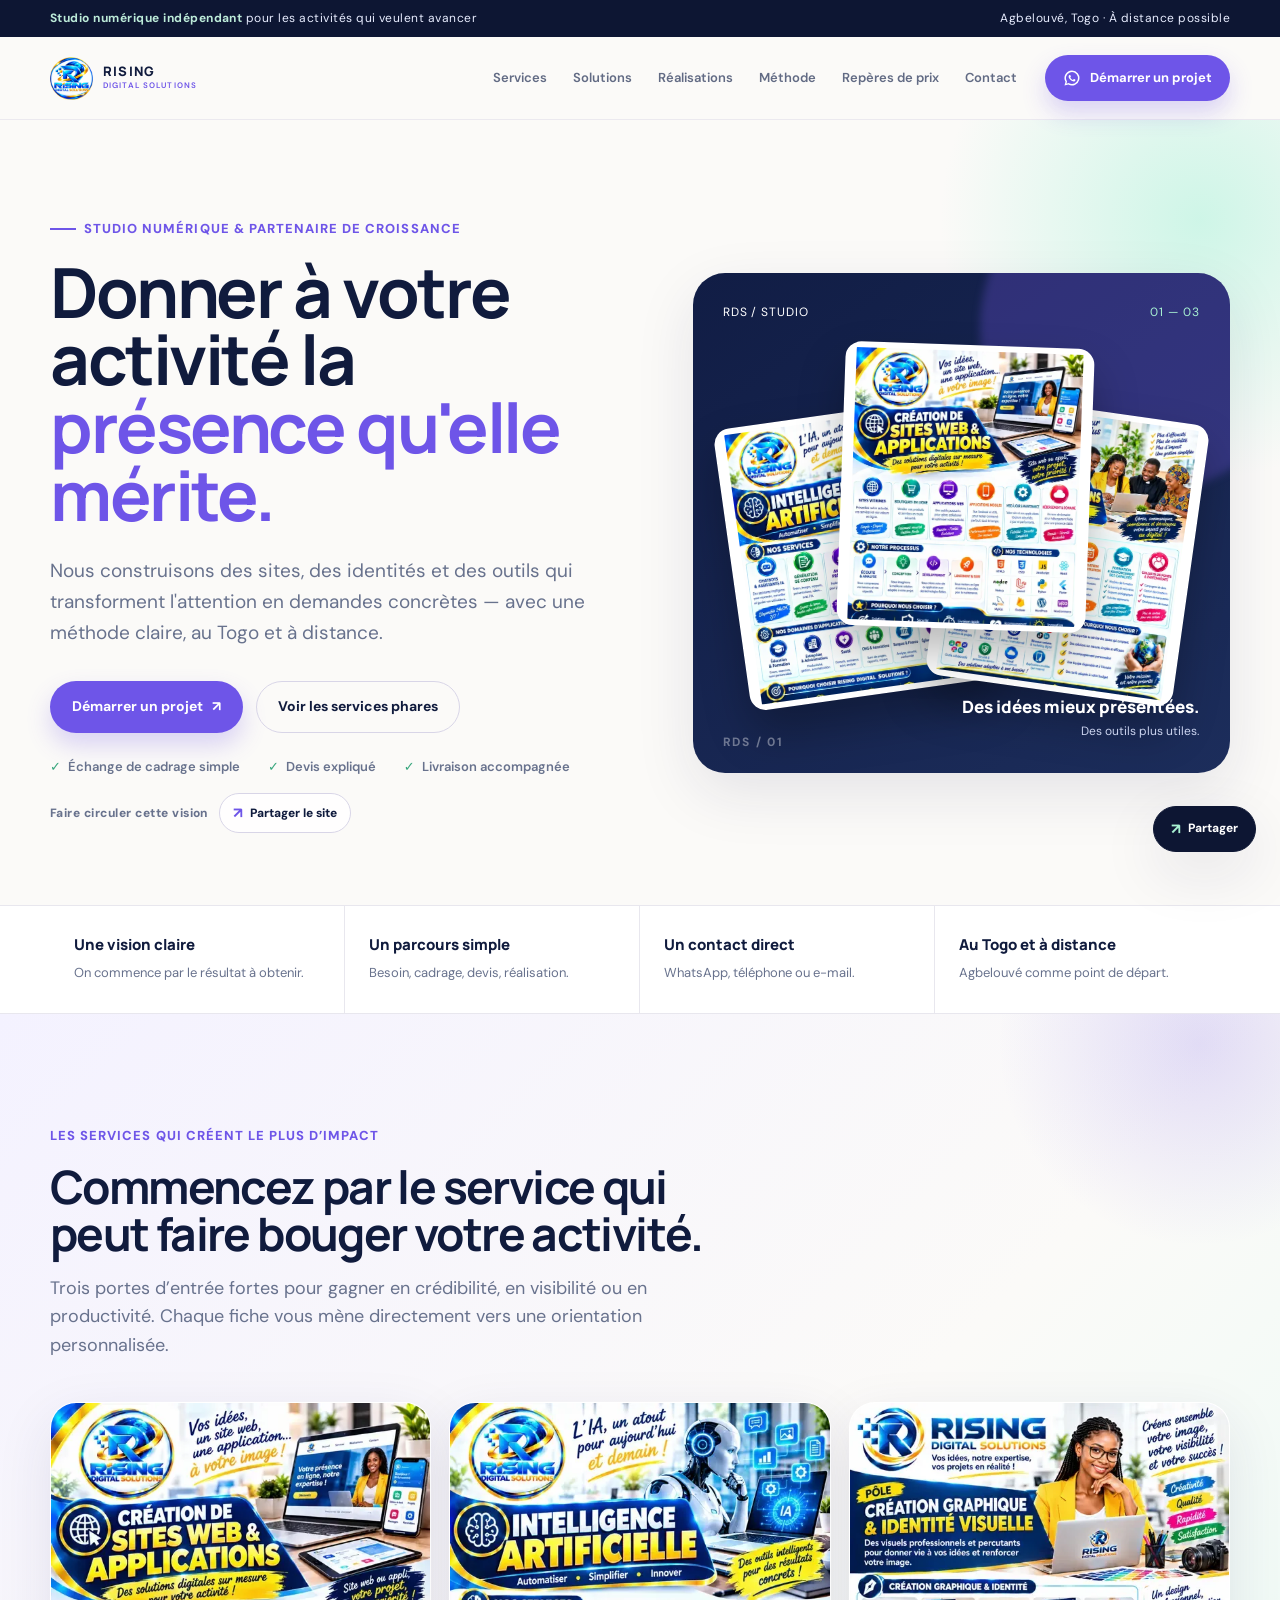
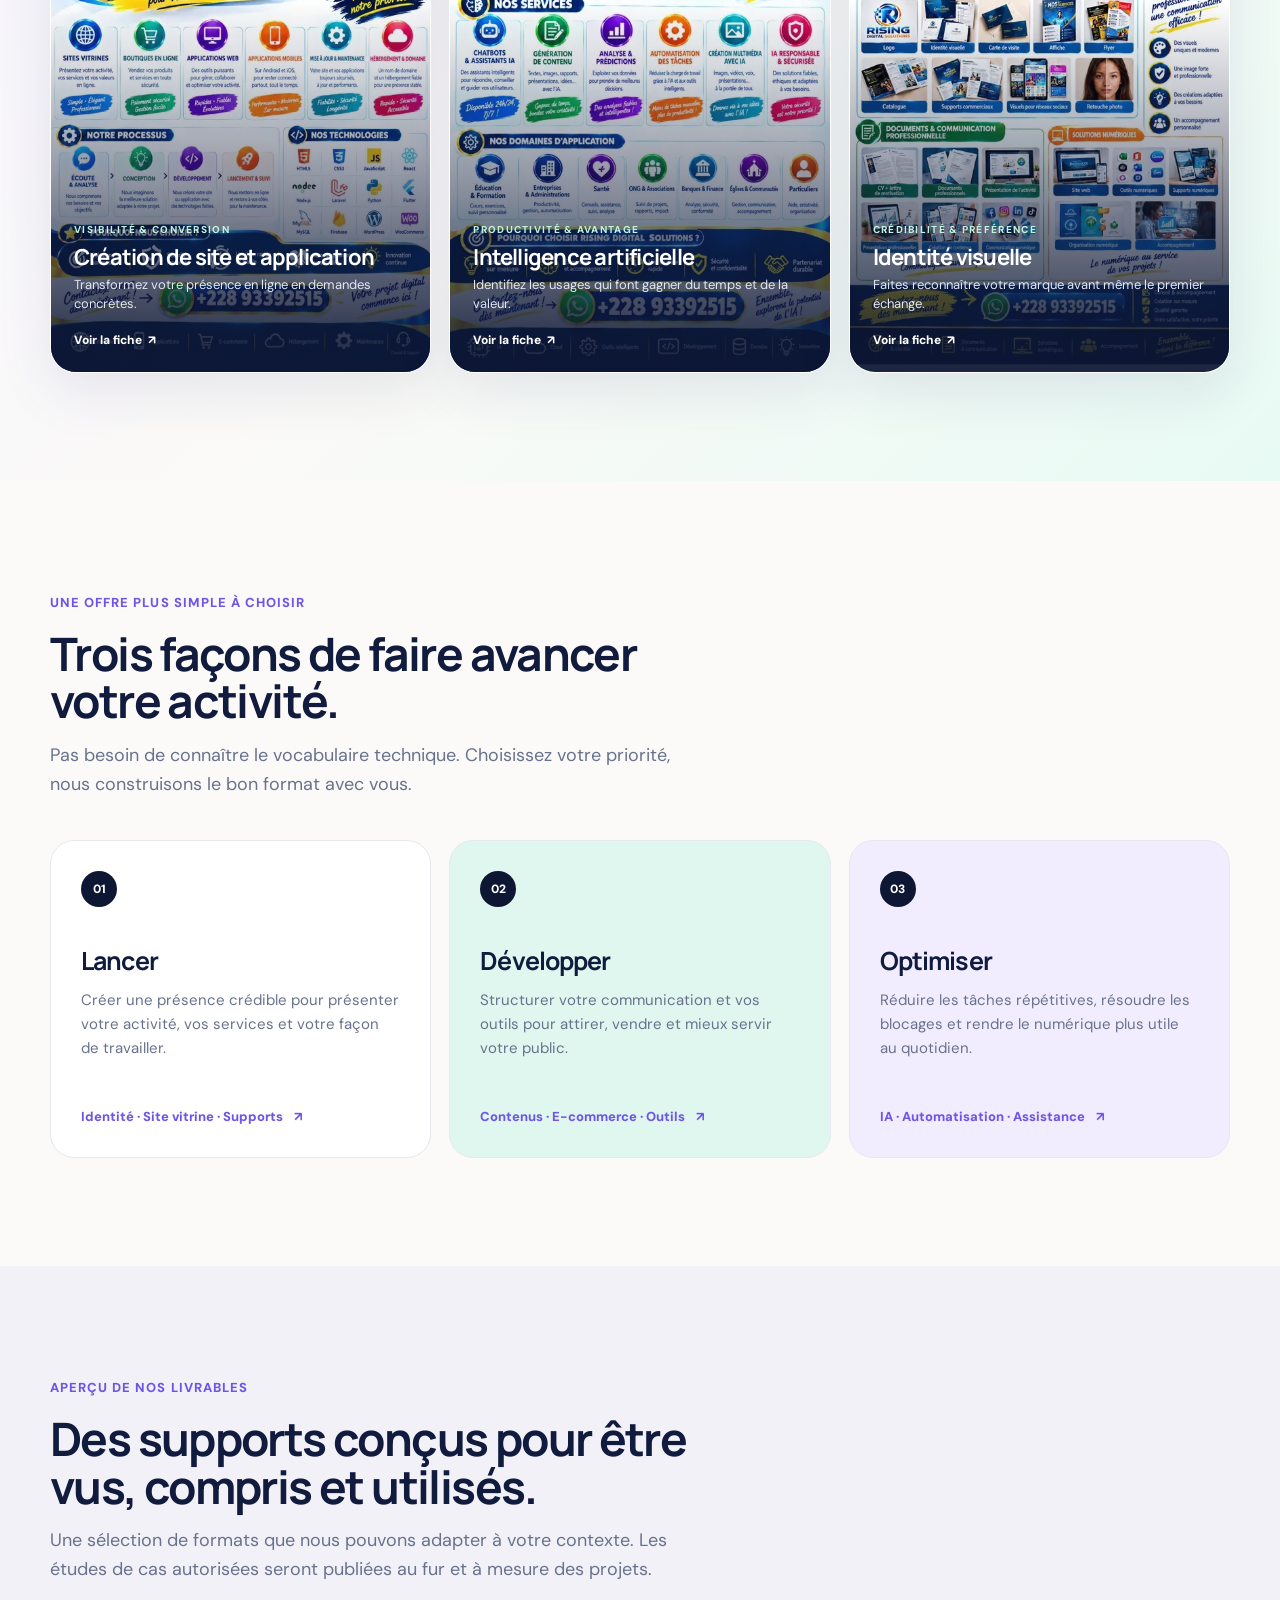
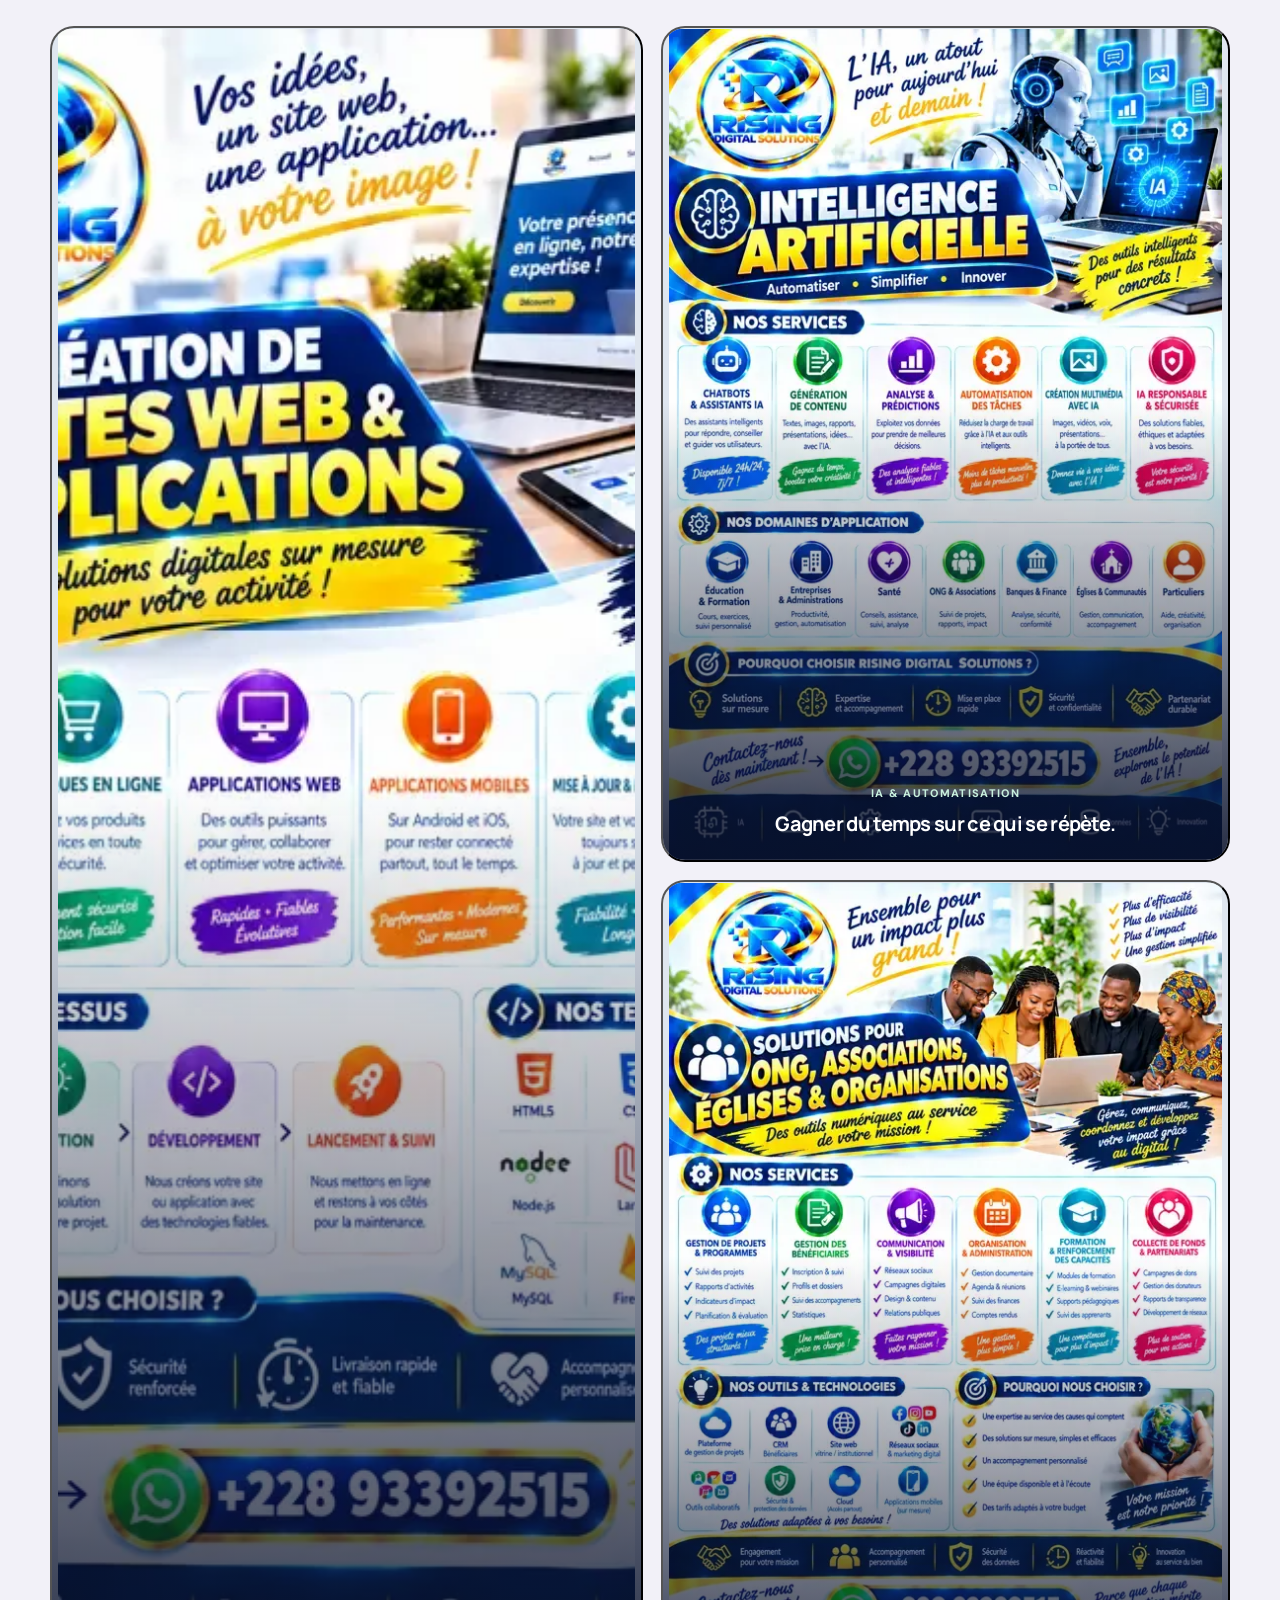
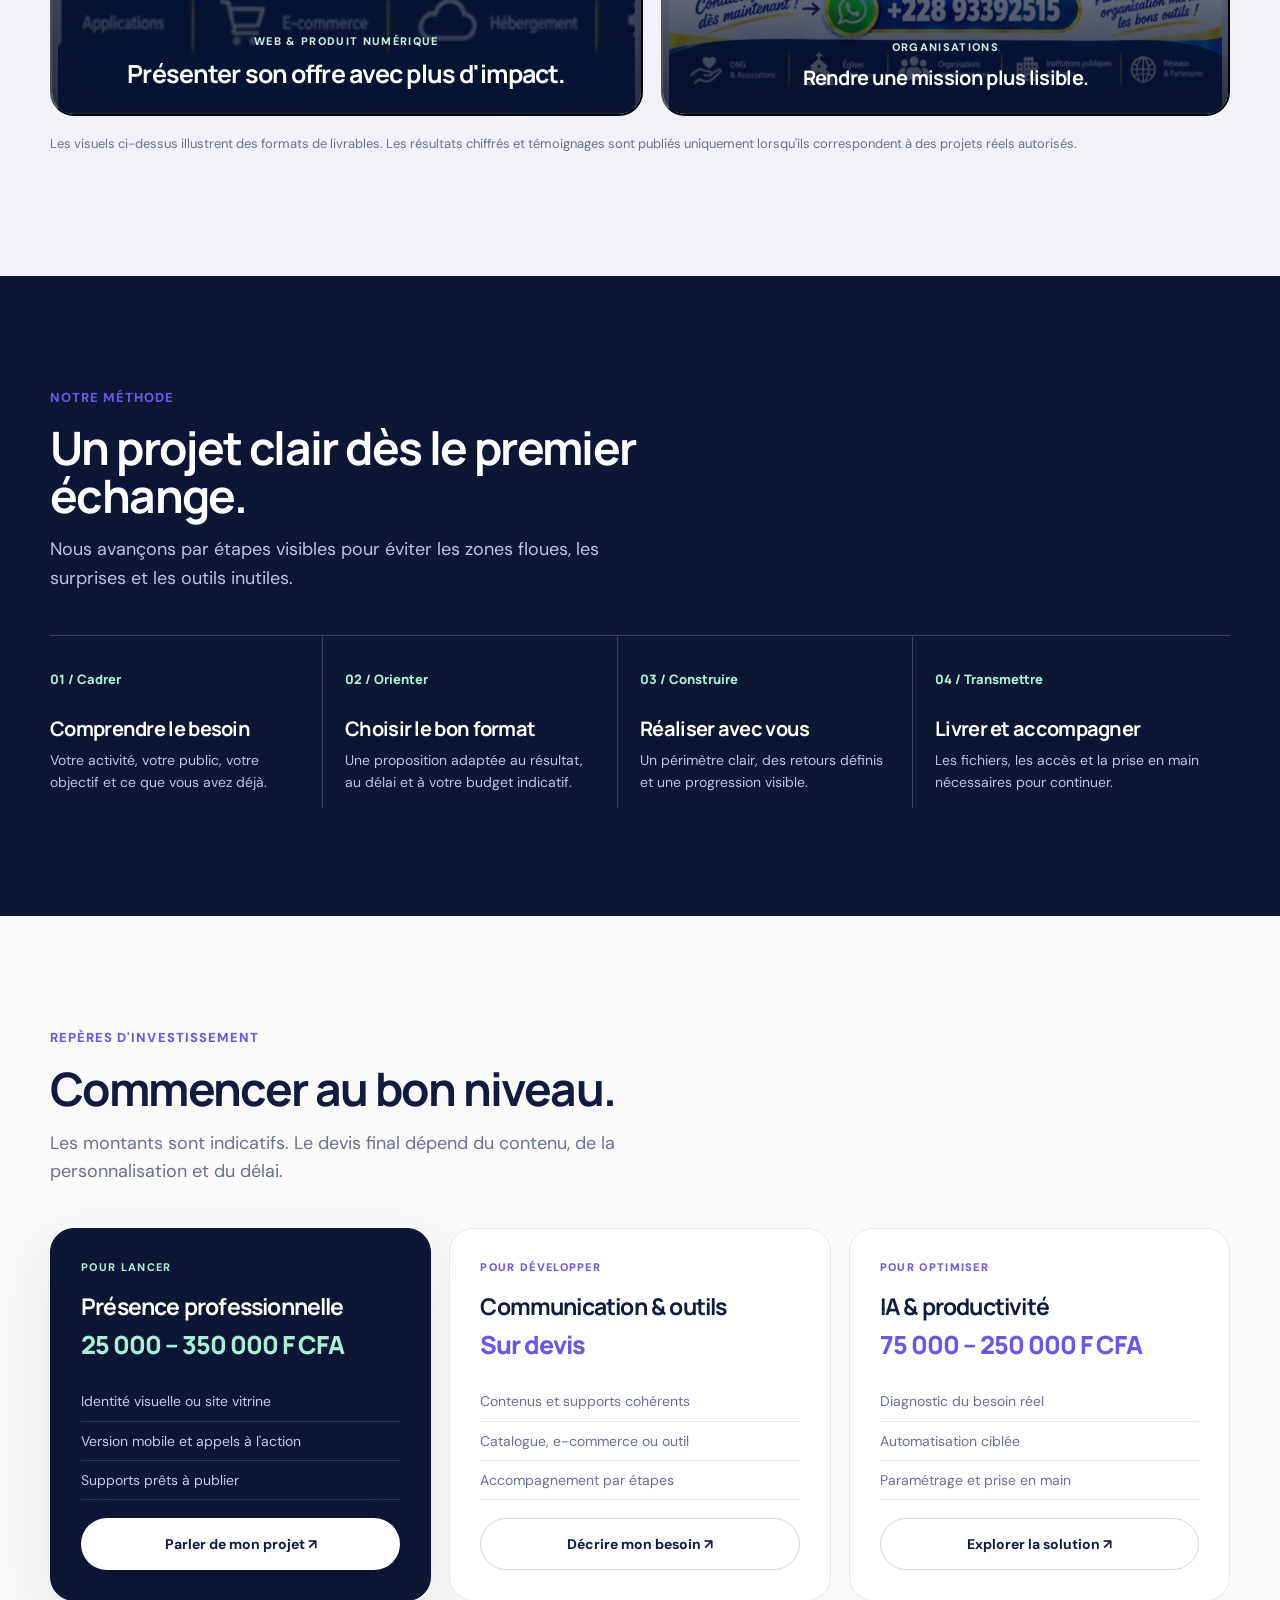
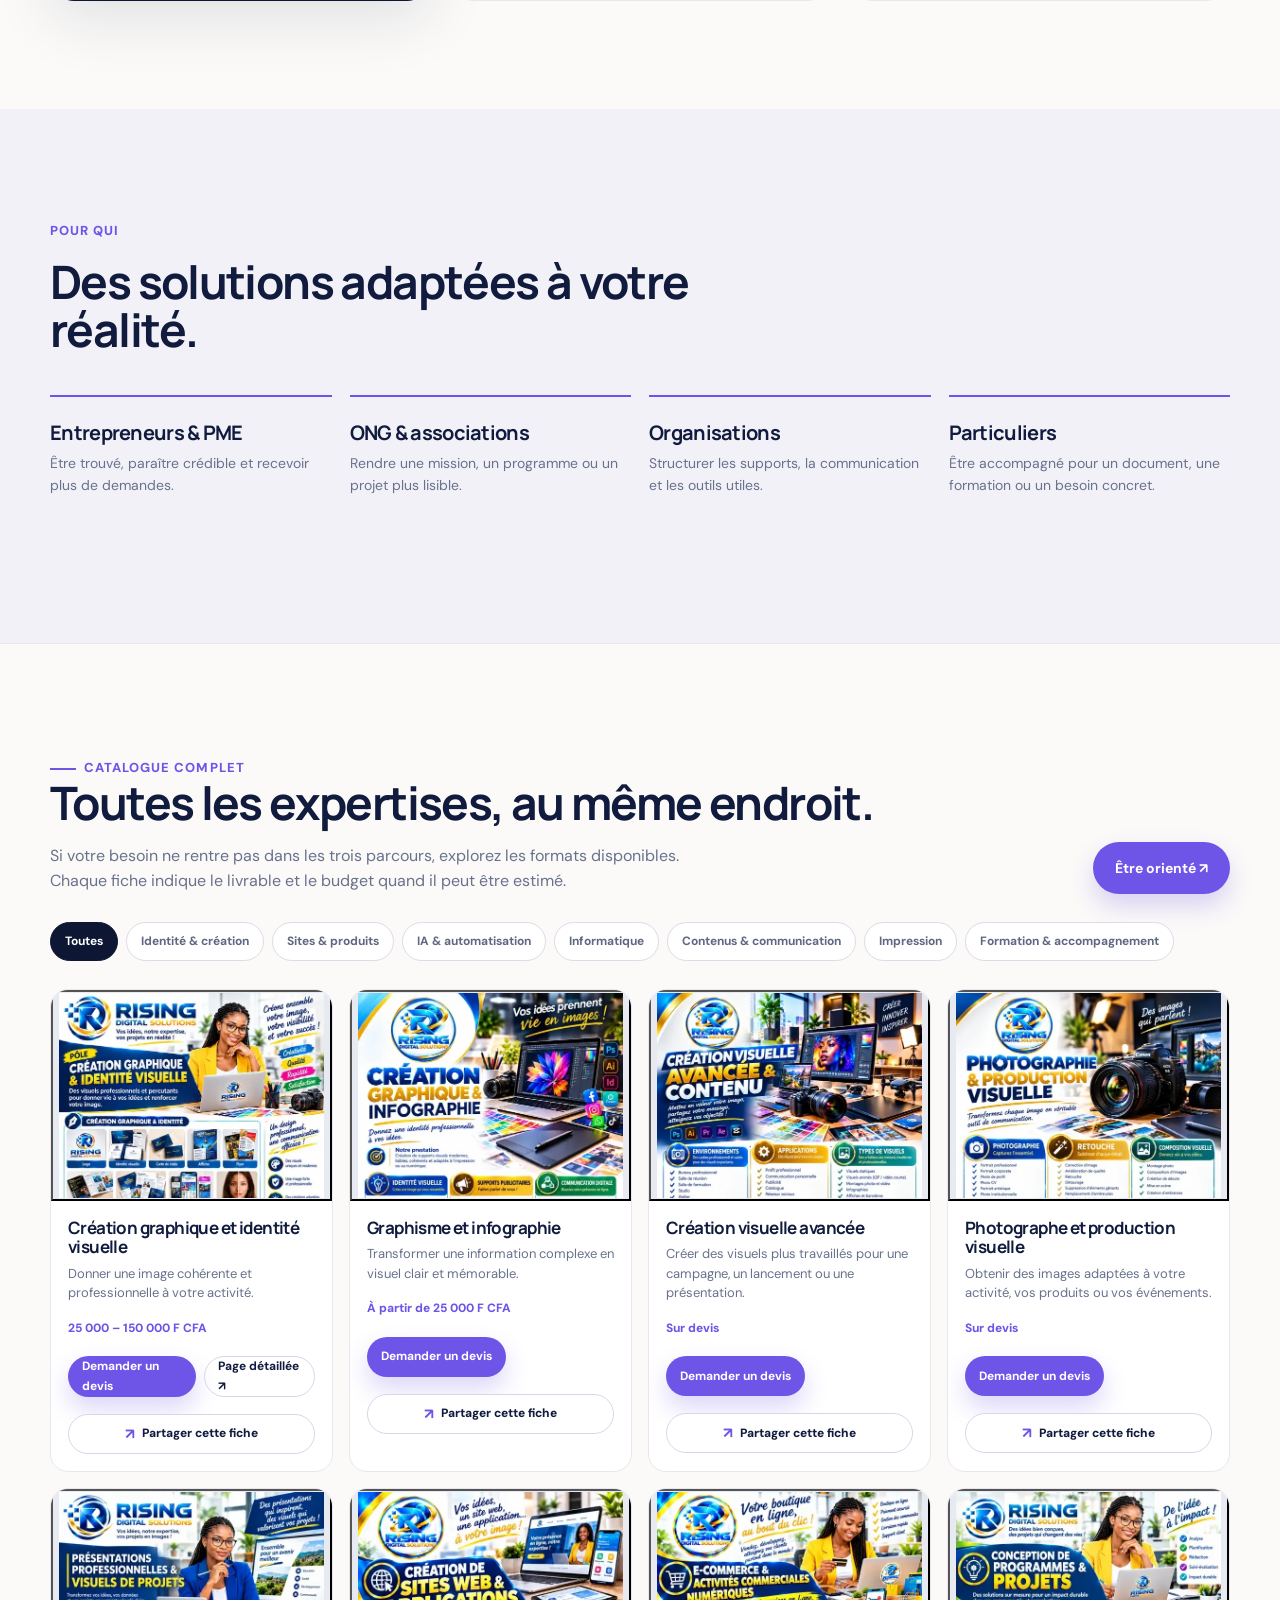
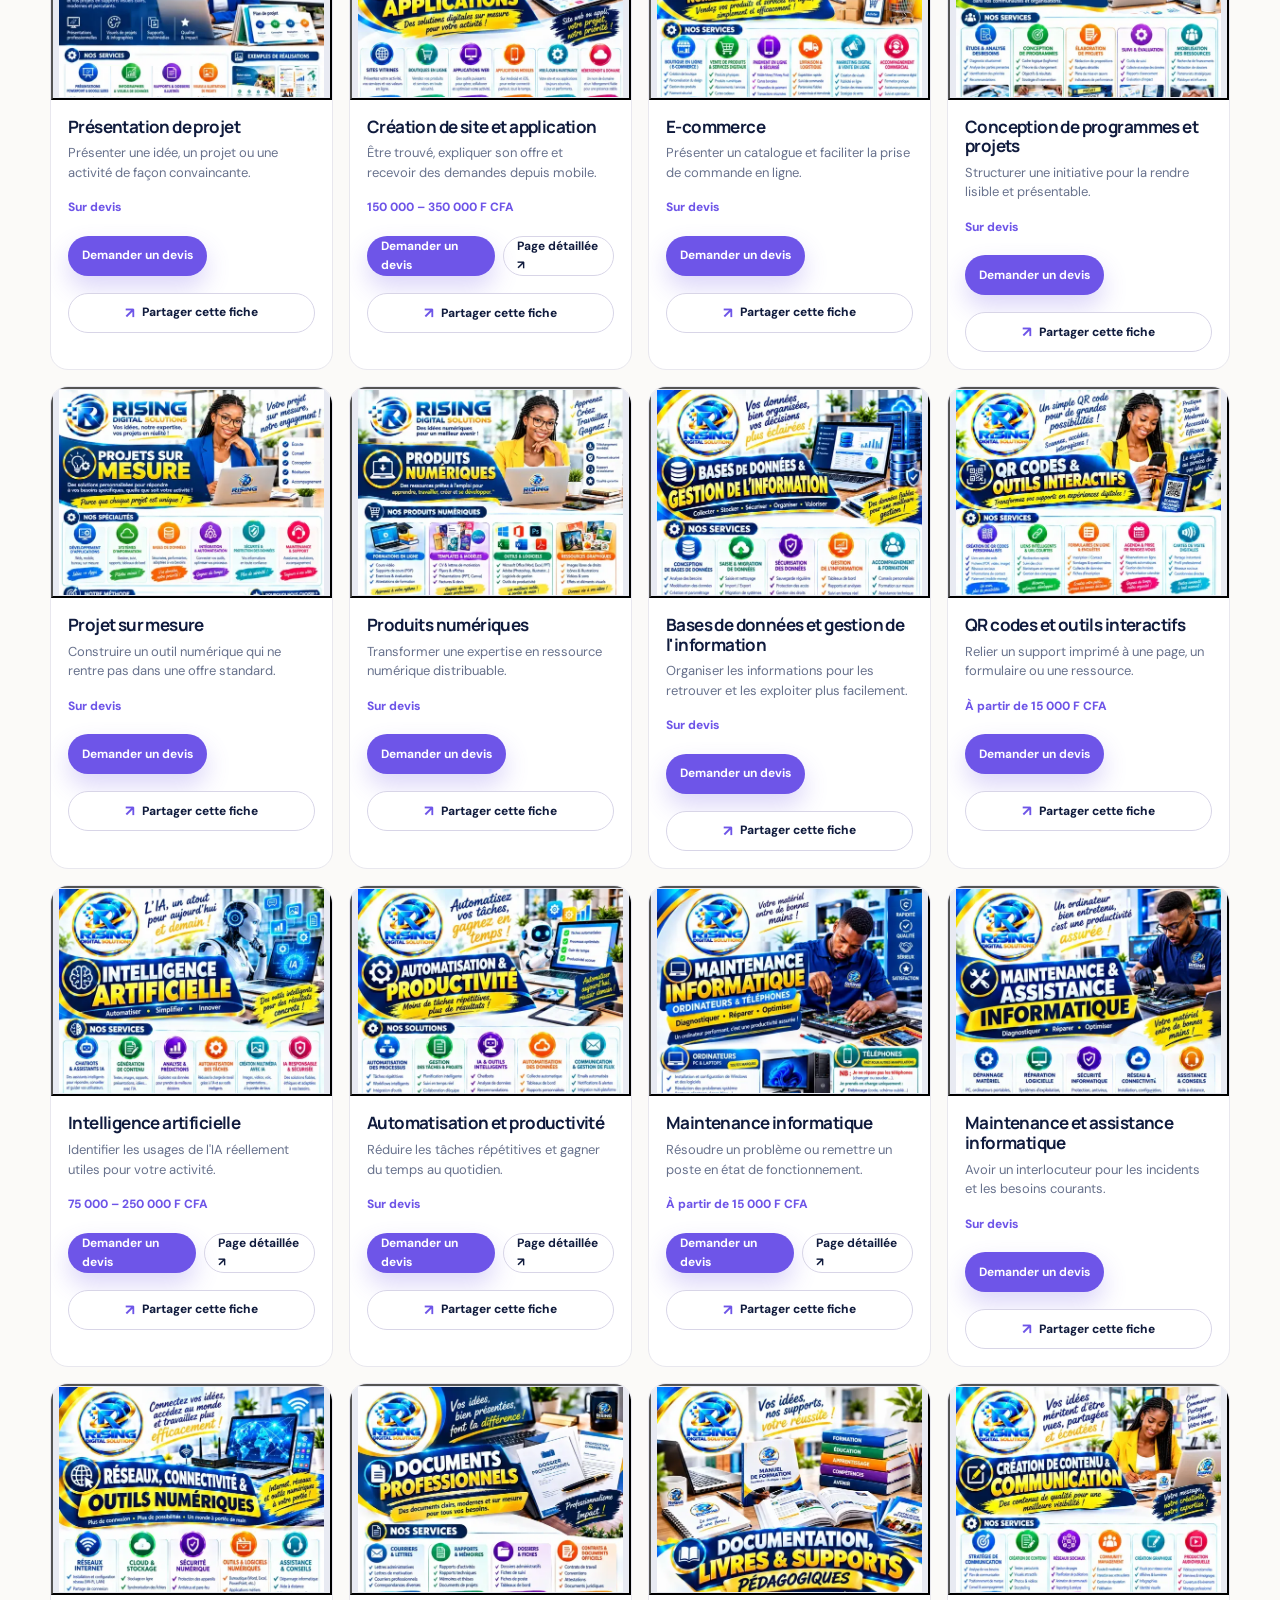
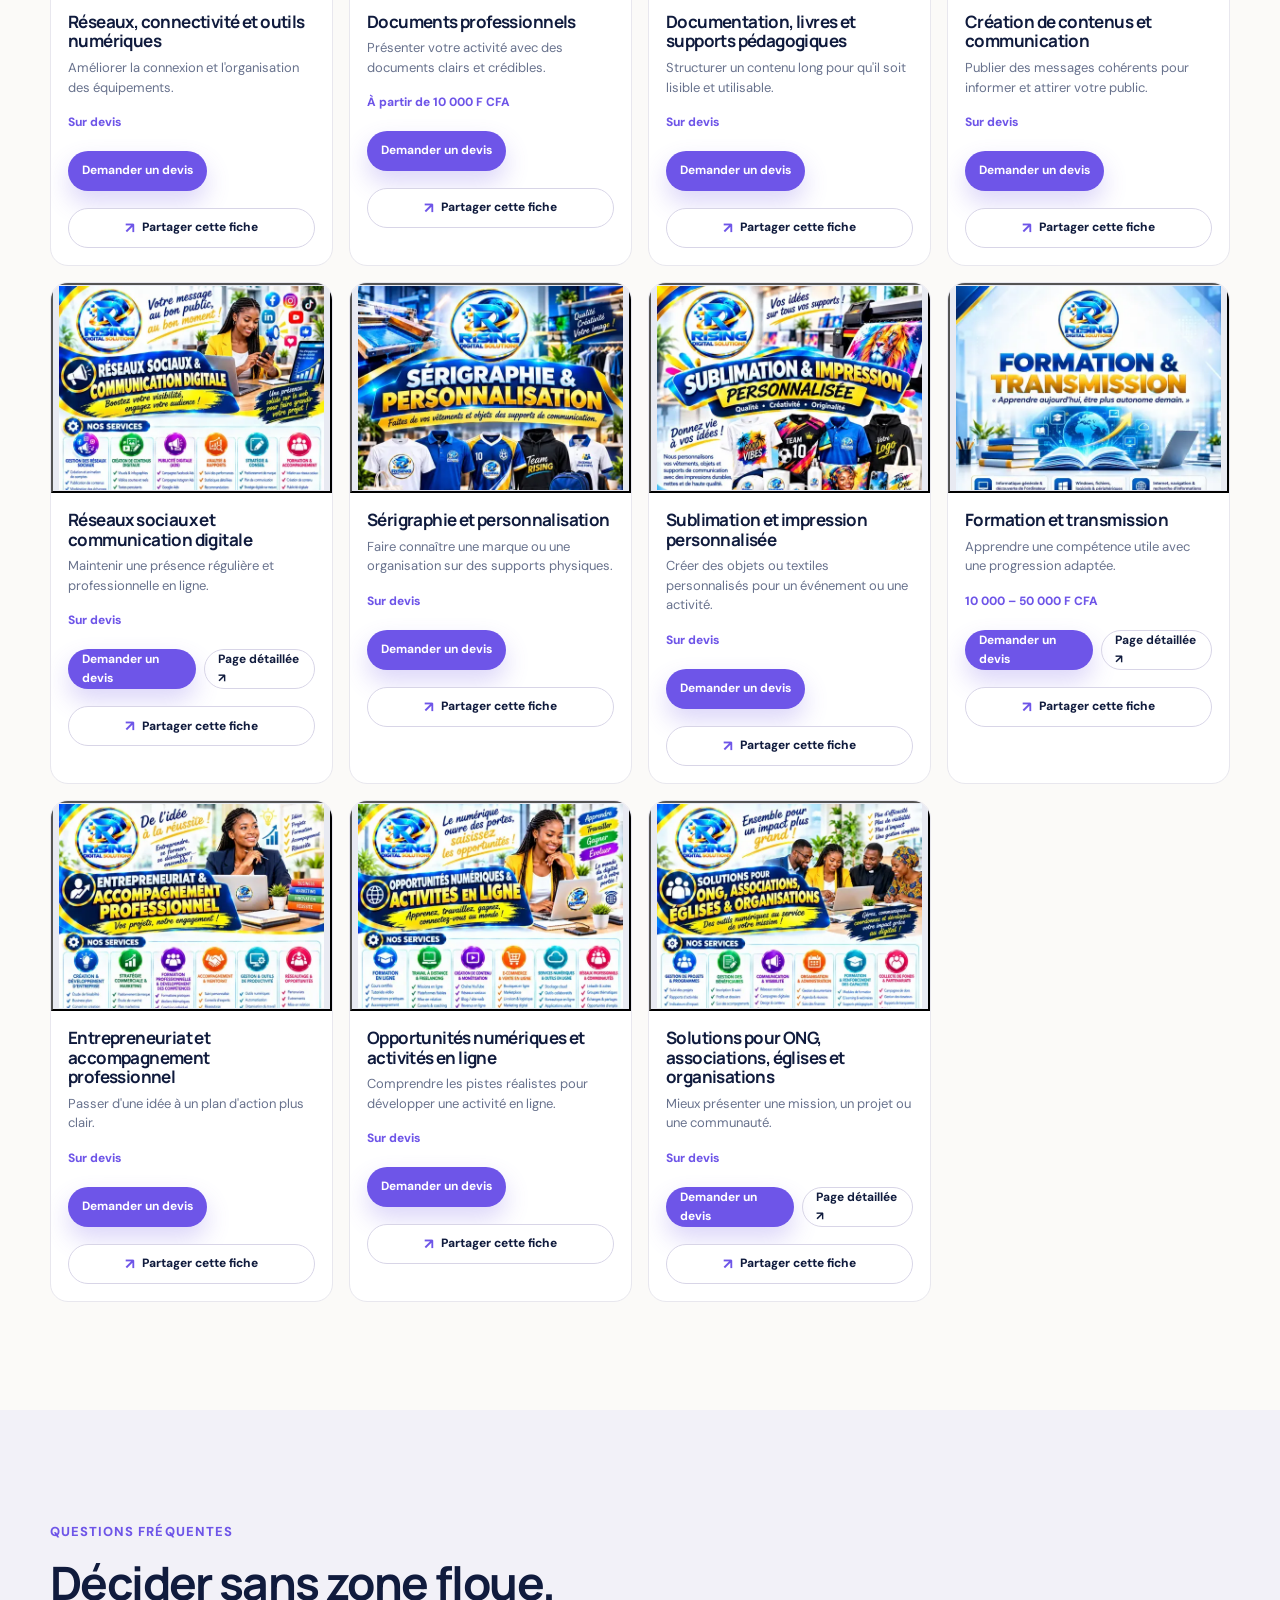
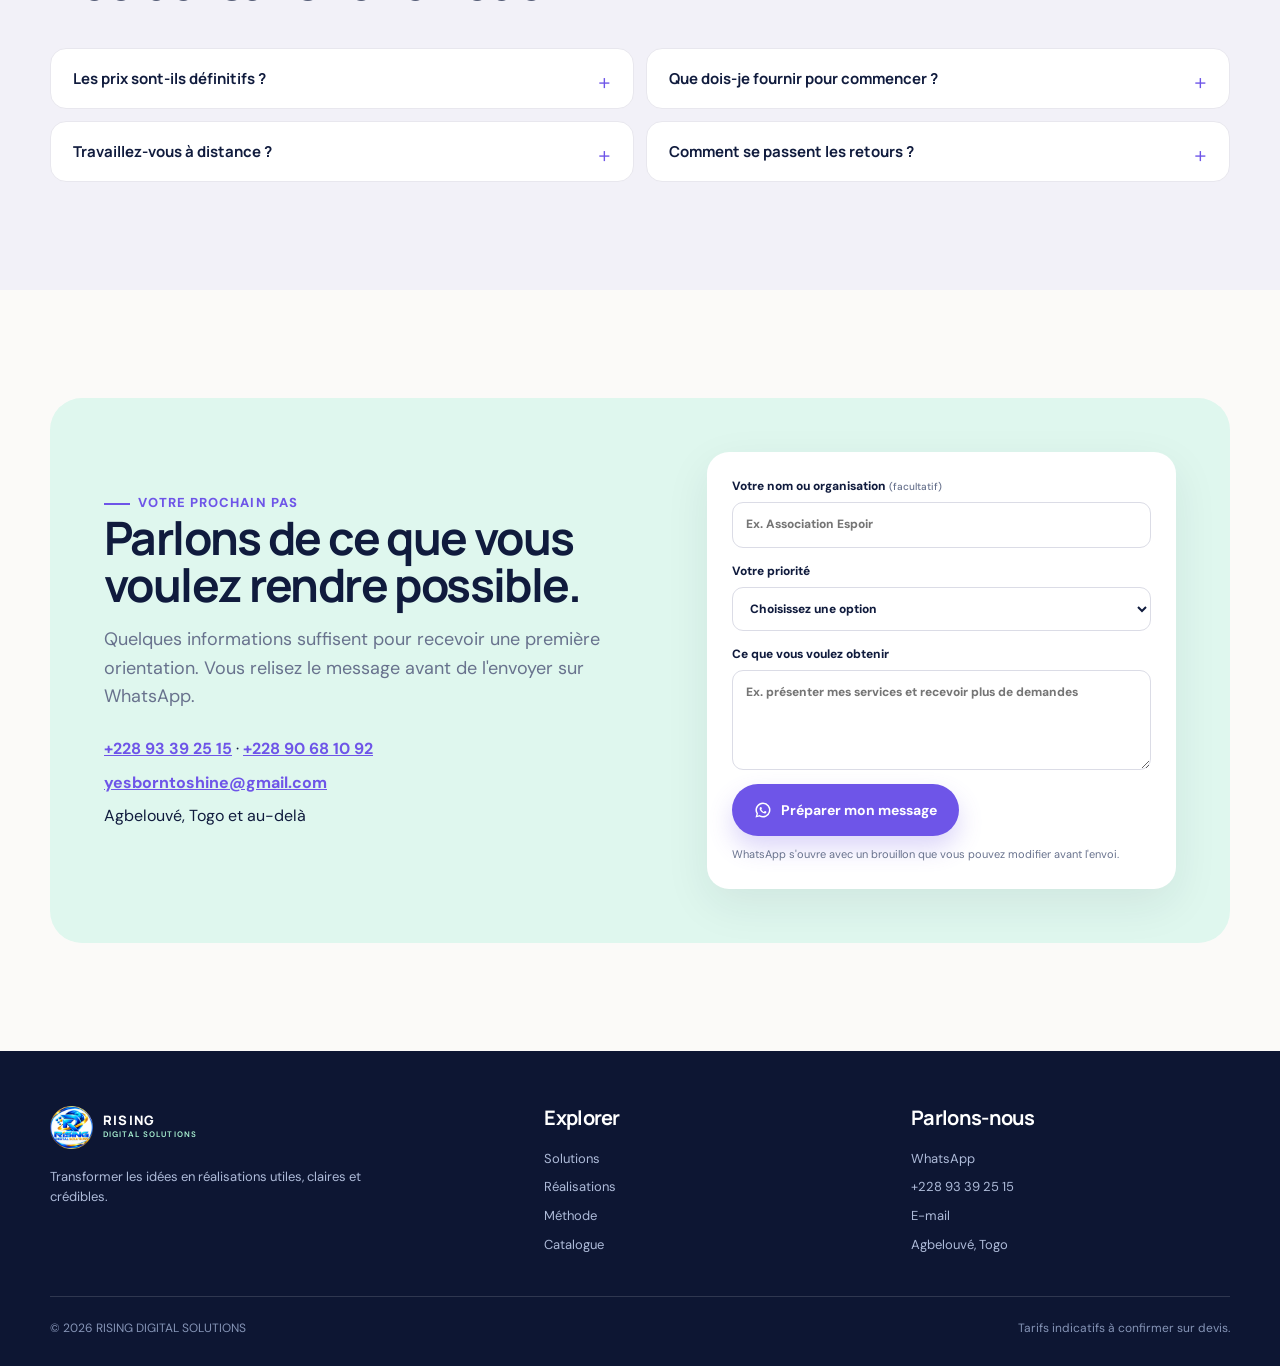
==== commit 3d104fd3: "Fix share controls and mobile positioning" ====
--- a/index.html
+++ b/index.html
@@ -46,6 +46,7 @@
 .service-focus:before{content:"";position:absolute;width:420px;height:420px;border-radius:50%;right:-130px;top:-180px;background:radial-gradient(circle,rgba(110,85,232,.18),transparent 68%);pointer-events:none}
 .service-focus .wrap{position:relative;z-index:1}.focus-grid{display:grid;grid-template-columns:repeat(3,1fr);gap:18px}.focus-card{position:relative;min-height:330px;overflow:hidden;border:1px solid rgba(255,255,255,.85);border-radius:26px;background:rgba(255,255,255,.62);box-shadow:0 18px 55px rgba(38,39,95,.10);backdrop-filter:blur(18px);-webkit-backdrop-filter:blur(18px);transition:transform .35s ease,box-shadow .35s ease,border-color .35s ease}.focus-card:hover{transform:translateY(-8px);box-shadow:0 26px 70px rgba(38,39,95,.18);border-color:rgba(110,85,232,.34)}.focus-card:after{content:"";position:absolute;inset:35% 0 0;background:linear-gradient(transparent,rgba(13,22,51,.94));pointer-events:none}.focus-card img{width:100%;height:100%;min-height:330px;object-fit:cover;object-position:top;transition:transform .55s ease;filter:saturate(.96)}.focus-card:hover img{transform:scale(1.055)}.focus-copy{position:absolute;z-index:2;left:23px;right:23px;bottom:20px;color:#fff}.focus-copy small{display:block;color:#bff3de;text-transform:uppercase;font-size:10px;font-weight:800;letter-spacing:.13em;margin-bottom:7px}.focus-copy h3{font-size:22px;margin:0 0 5px;color:#fff}.focus-copy p{color:#e1e6f5;font-size:13px;line-height:1.45;margin:0 0 13px}.focus-link{display:inline-flex;align-items:center;gap:6px;color:#fff;text-decoration:none;font-size:12px;font-weight:800}.focus-link:hover{color:#bff3de}.glass-panel{background:rgba(255,255,255,.58);border:1px solid rgba(255,255,255,.82);box-shadow:0 18px 50px rgba(28,32,80,.08);backdrop-filter:blur(18px);-webkit-backdrop-filter:blur(18px)}.service-card,.solution,.price-card,.audience,.faq-grid details{transition:transform .3s ease,box-shadow .3s ease,border-color .3s ease}.service-card:hover,.solution:hover,.price-card:hover,.audience:hover{box-shadow:0 20px 55px rgba(38,39,95,.12)}.motion-ready .scroll-reveal{opacity:0;transform:translateY(24px);transition:opacity .65s ease,transform .65s cubic-bezier(.2,.7,.2,1)}.motion-ready .scroll-reveal.is-visible{opacity:1;transform:none}.motion-ready .scroll-reveal:nth-child(2){transition-delay:.07s}.motion-ready .scroll-reveal:nth-child(3){transition-delay:.14s}.motion-ready .scroll-reveal:nth-child(4){transition-delay:.21s}@media(max-width:760px){.focus-grid{grid-template-columns:1fr}.focus-card{min-height:300px}.focus-card img{min-height:300px}.focus-copy h3{font-size:20px}}@media(prefers-reduced-motion:reduce){.focus-card,.focus-card img,.service-card,.solution,.price-card,.audience{transition:none!important}.motion-ready .scroll-reveal{opacity:1!important;transform:none!important;transition:none!important}}
 </style>
+<link rel="stylesheet" href="/share-widget.css">
 </head>
 <body>
 <a class="skip" href="#contenu">Aller au contenu</a>
@@ -150,4 +151,5 @@
 function initMotion(){document.documentElement.classList.add("motion-ready");const targets=document.querySelectorAll(".section-head,.trust-item,.solution,.show-card,.process,.price-card,.audience,.faq-grid details,.focus-card,.service-card,.contact-box");targets.forEach((el,i)=>{el.classList.add("scroll-reveal");el.style.setProperty("--motion-order",i%5)});if(!("IntersectionObserver" in window)){targets.forEach(el=>el.classList.add("is-visible"));return}const observer=new IntersectionObserver(entries=>entries.forEach(entry=>{if(entry.isIntersecting){entry.target.classList.add("is-visible");observer.unobserve(entry.target)}}),{threshold:.12,rootMargin:"0px 0px -30px"});targets.forEach(el=>observer.observe(el))}
 initMotion();const requested=new URLSearchParams(location.search).get("service");if(requested&&SERVICES.some(s=>s[0]===requested)){setTimeout(()=>{document.getElementById(`service-${requested}`)?.scrollIntoView({behavior:"smooth",block:"center"});openLightbox(requested)},250)}
 </script>
+<script src="/scripts/share-widget.js"></script>
 </body></html>
--- a/share-widget.css
+++ b/share-widget.css
@@ -0,0 +1,105 @@
+.share-site .share-menu[data-share-control] {
+  position: relative;
+  display: inline-block;
+}
+
+.share-trigger {
+  appearance: none;
+  display: inline-flex;
+  align-items: center;
+  justify-content: center;
+  gap: 7px;
+  min-height: 40px;
+  padding: 0 13px;
+  border: 1px solid #d8d5e7;
+  border-radius: 999px;
+  background: rgba(255, 255, 255, .82);
+  color: var(--ink);
+  font: inherit;
+  font-size: 12px;
+  font-weight: 800;
+  cursor: pointer;
+}
+
+.share-trigger::before {
+  content: "↗";
+  color: var(--purple);
+  font-size: 15px;
+}
+
+.share-trigger[aria-expanded="true"] {
+  border-color: var(--dark);
+  background: var(--dark);
+  color: #fff;
+}
+
+.share-trigger[aria-expanded="true"]::before {
+  color: #a8f1d2;
+}
+
+.share-panel[hidden] {
+  display: none !important;
+}
+
+.share-fab {
+  position: fixed;
+  z-index: 30;
+  right: 24px;
+  bottom: 48px;
+}
+
+.share-fab .share-trigger {
+  min-height: 46px;
+  padding: 0 17px;
+  border-color: var(--dark);
+  background: var(--dark);
+  color: #fff;
+  box-shadow: var(--shadow);
+}
+
+.share-fab .share-trigger::before {
+  color: #a8f1d2;
+}
+
+.share-fab .share-trigger:hover {
+  background: var(--purple);
+  border-color: var(--purple);
+}
+
+.share-fab .share-panel {
+  top: auto;
+  right: 0;
+  bottom: calc(100% + 10px);
+  left: auto;
+  width: min(250px, calc(100vw - 32px));
+}
+
+.share-trigger:focus-visible {
+  outline: 3px solid #f49f4f;
+  outline-offset: 3px;
+}
+
+@media (max-width: 760px) {
+  .share-fab {
+    right: max(14px, env(safe-area-inset-right, 0px));
+    bottom: calc(150px + env(safe-area-inset-bottom, 0px));
+  }
+
+  .share-fab .share-trigger {
+    width: 48px;
+    min-height: 48px;
+    padding: 0;
+    border-radius: 50%;
+    font-size: 0;
+  }
+
+  .share-fab .share-trigger::before {
+    font-size: 18px;
+  }
+}
+
+@media (max-width: 760px) and (max-height: 700px) {
+  .share-fab {
+    display: none;
+  }
+}
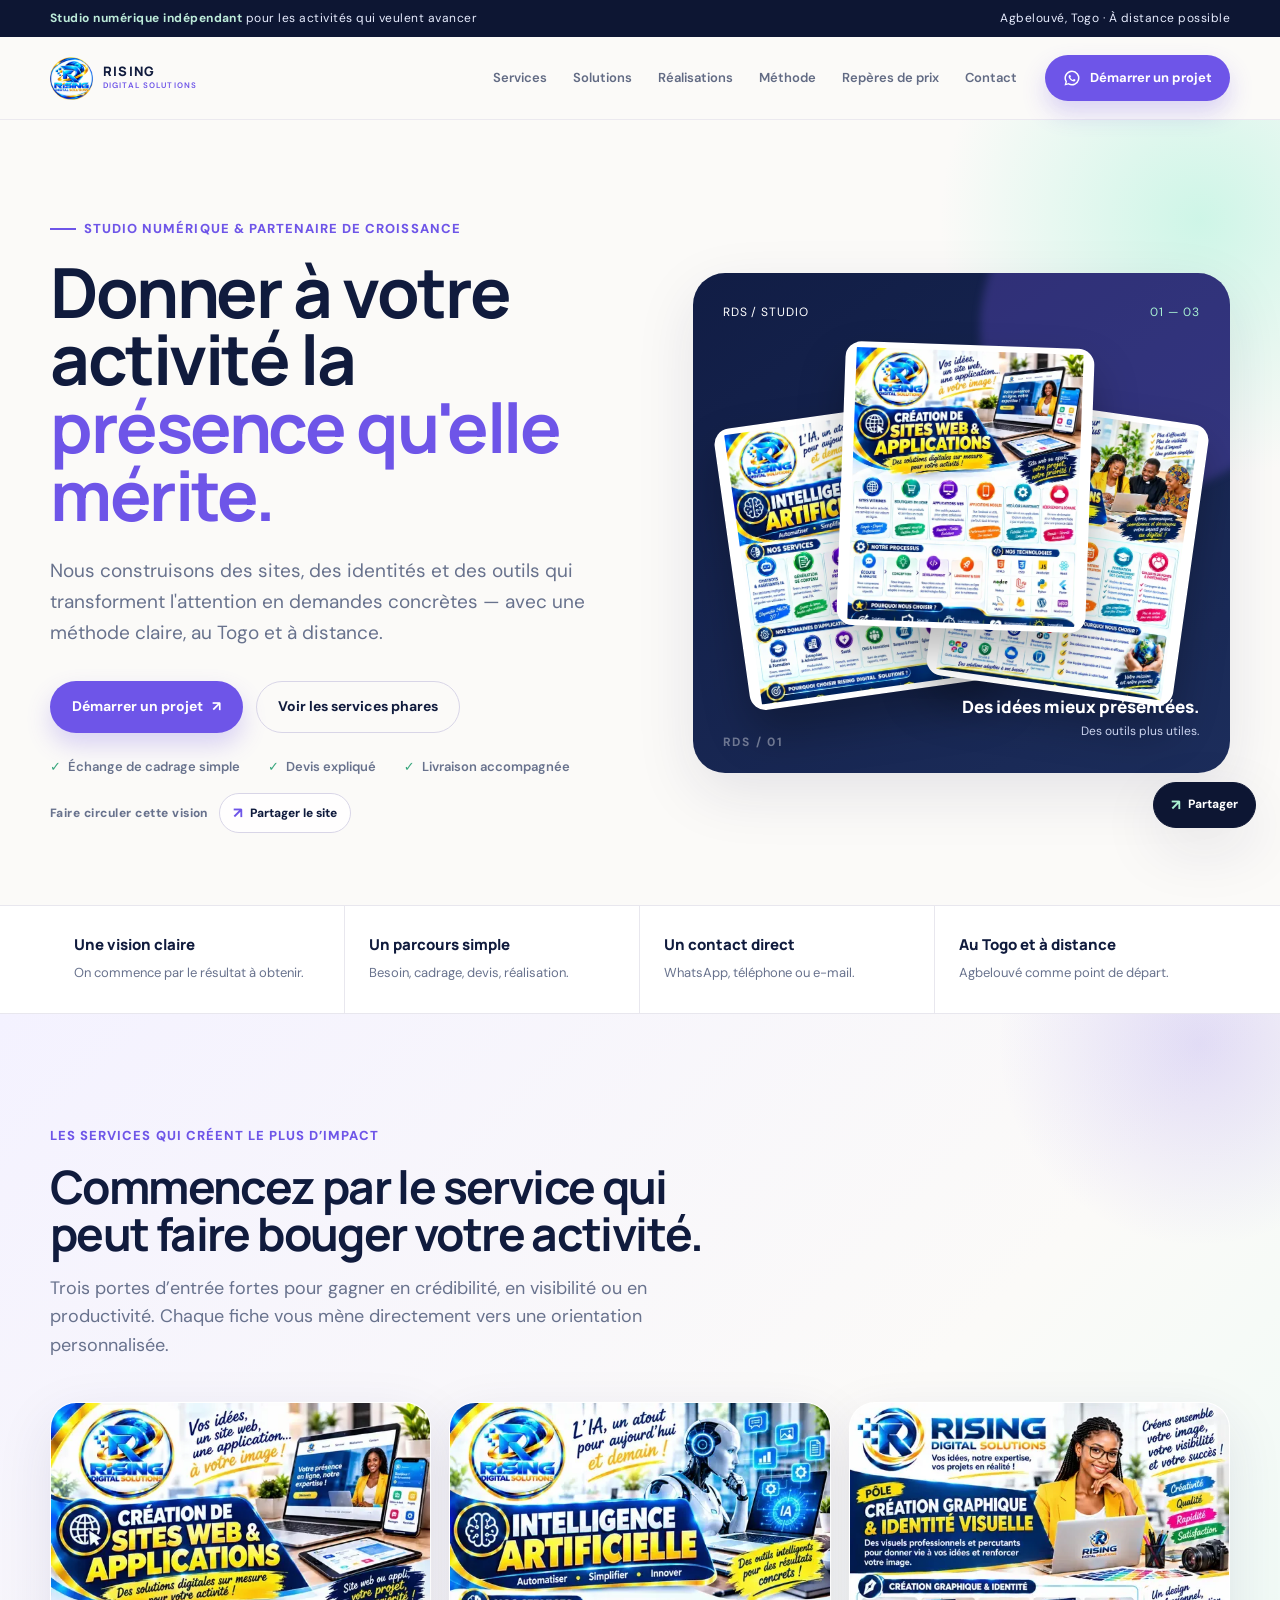
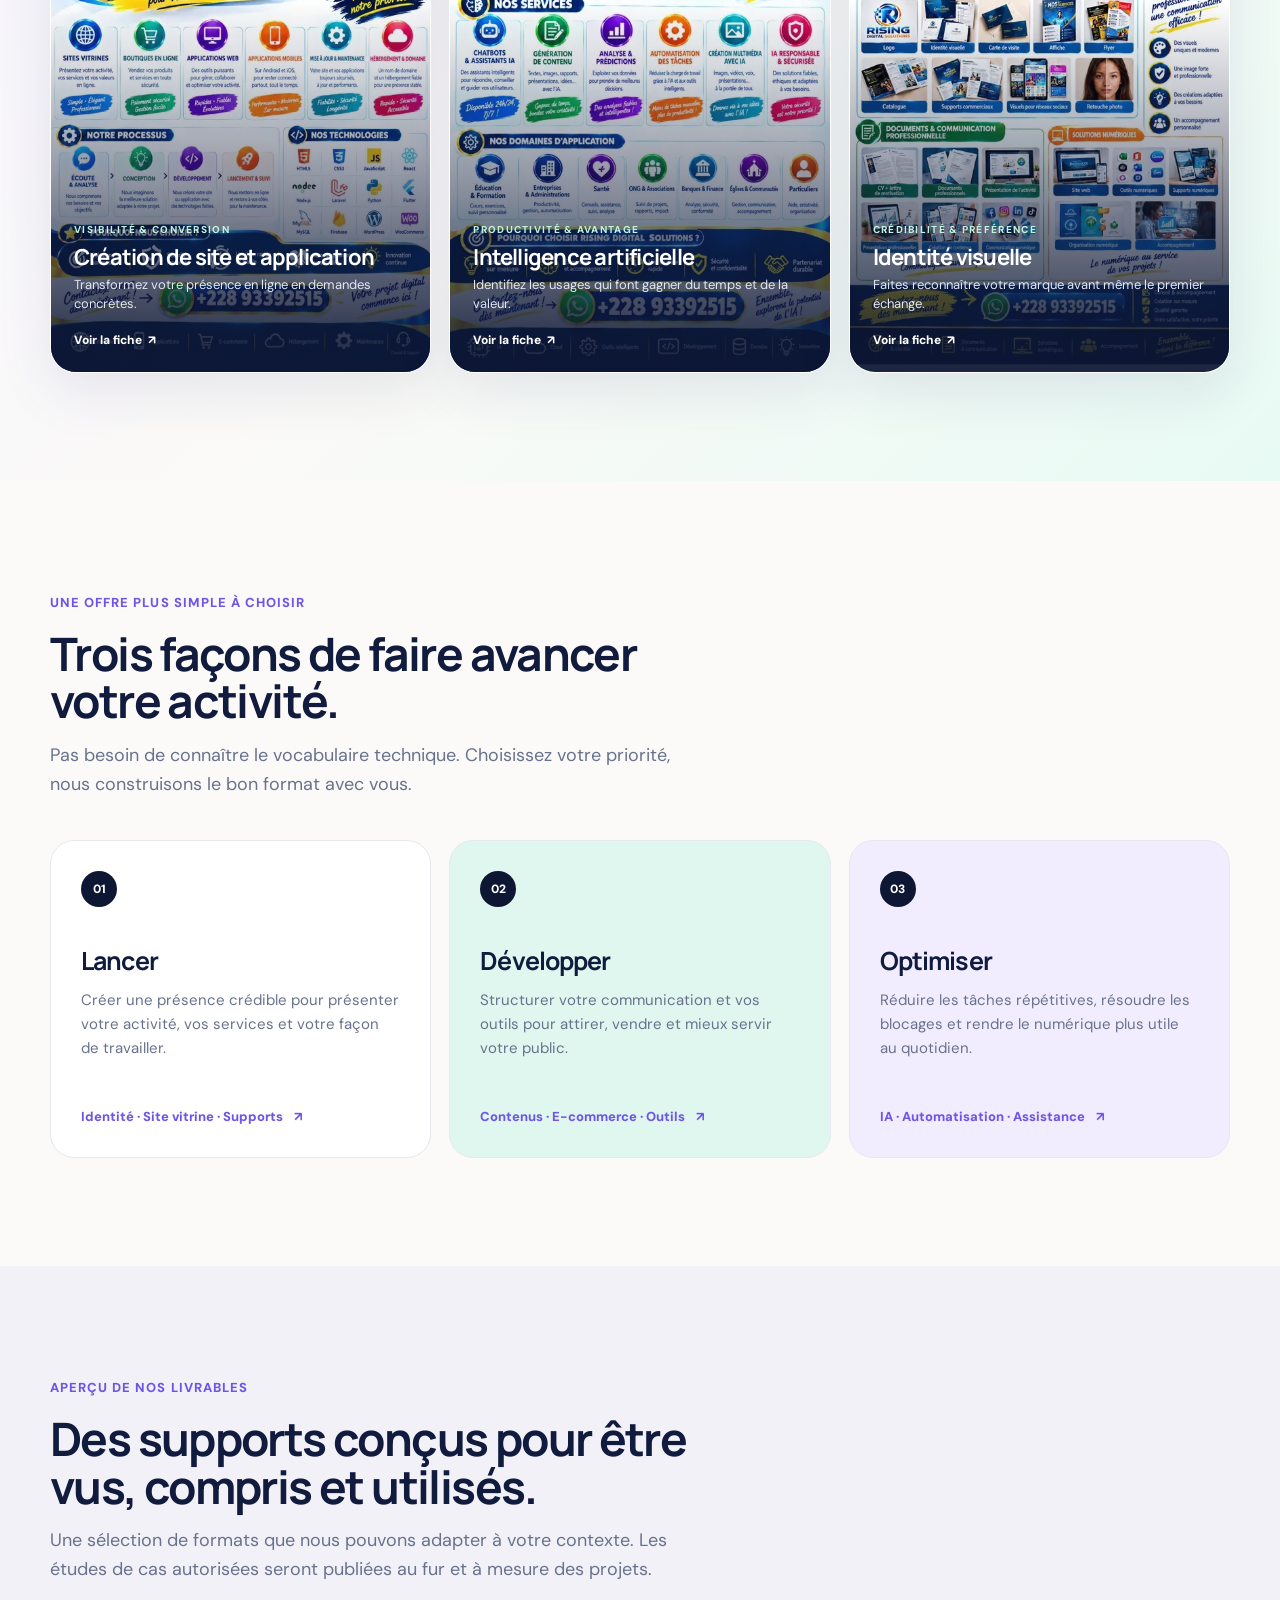
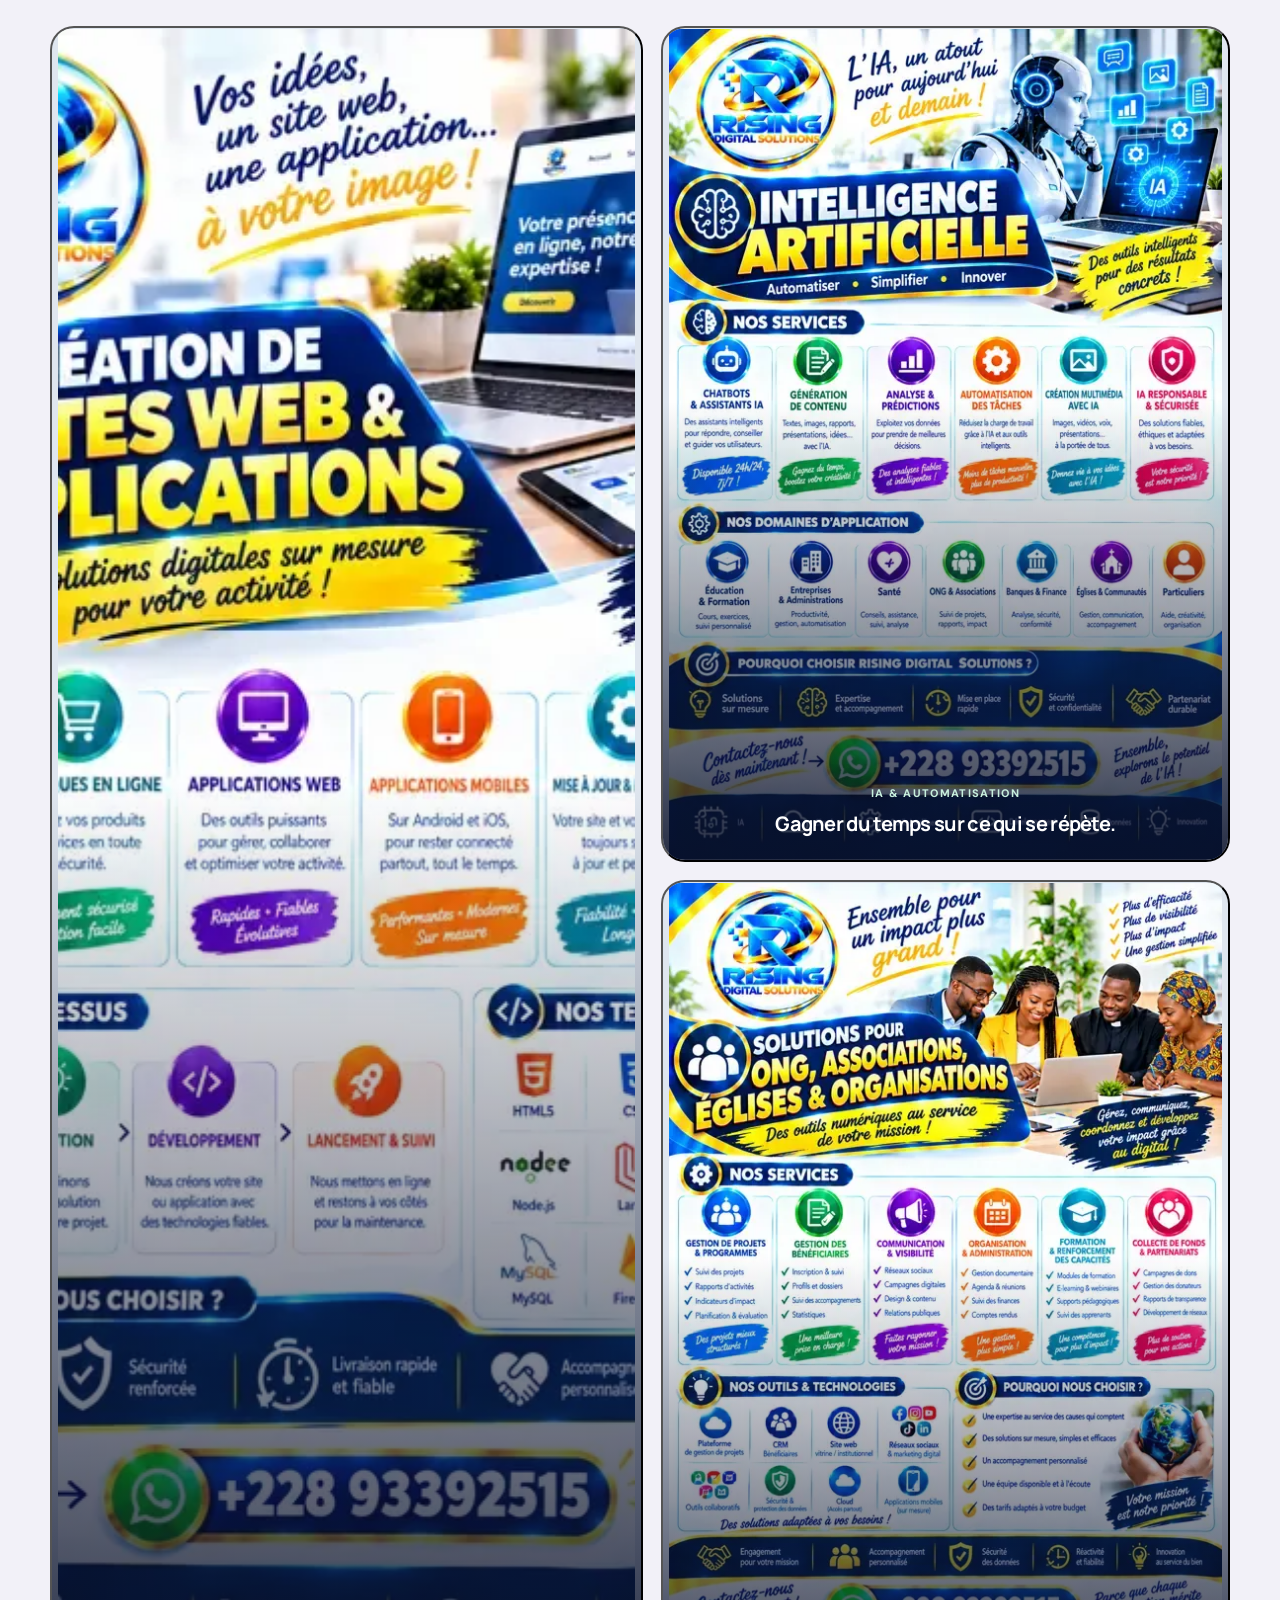
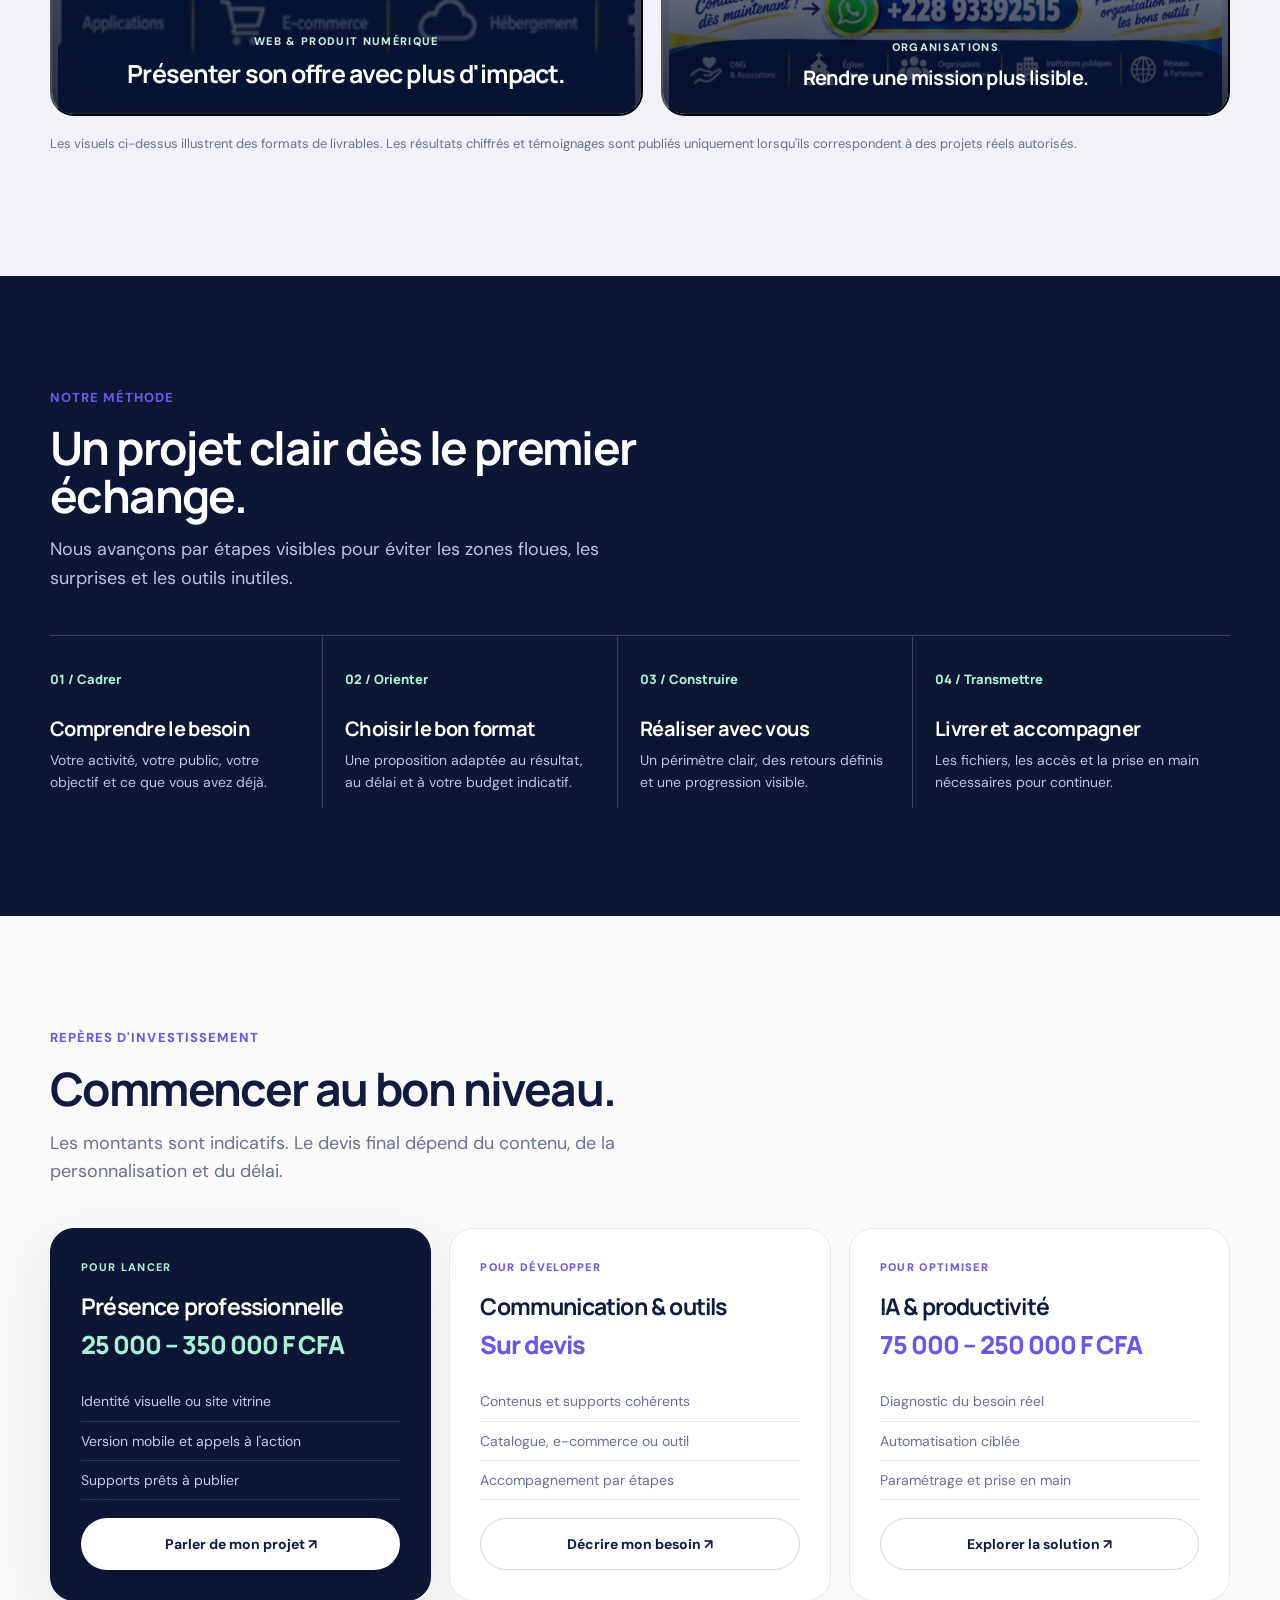
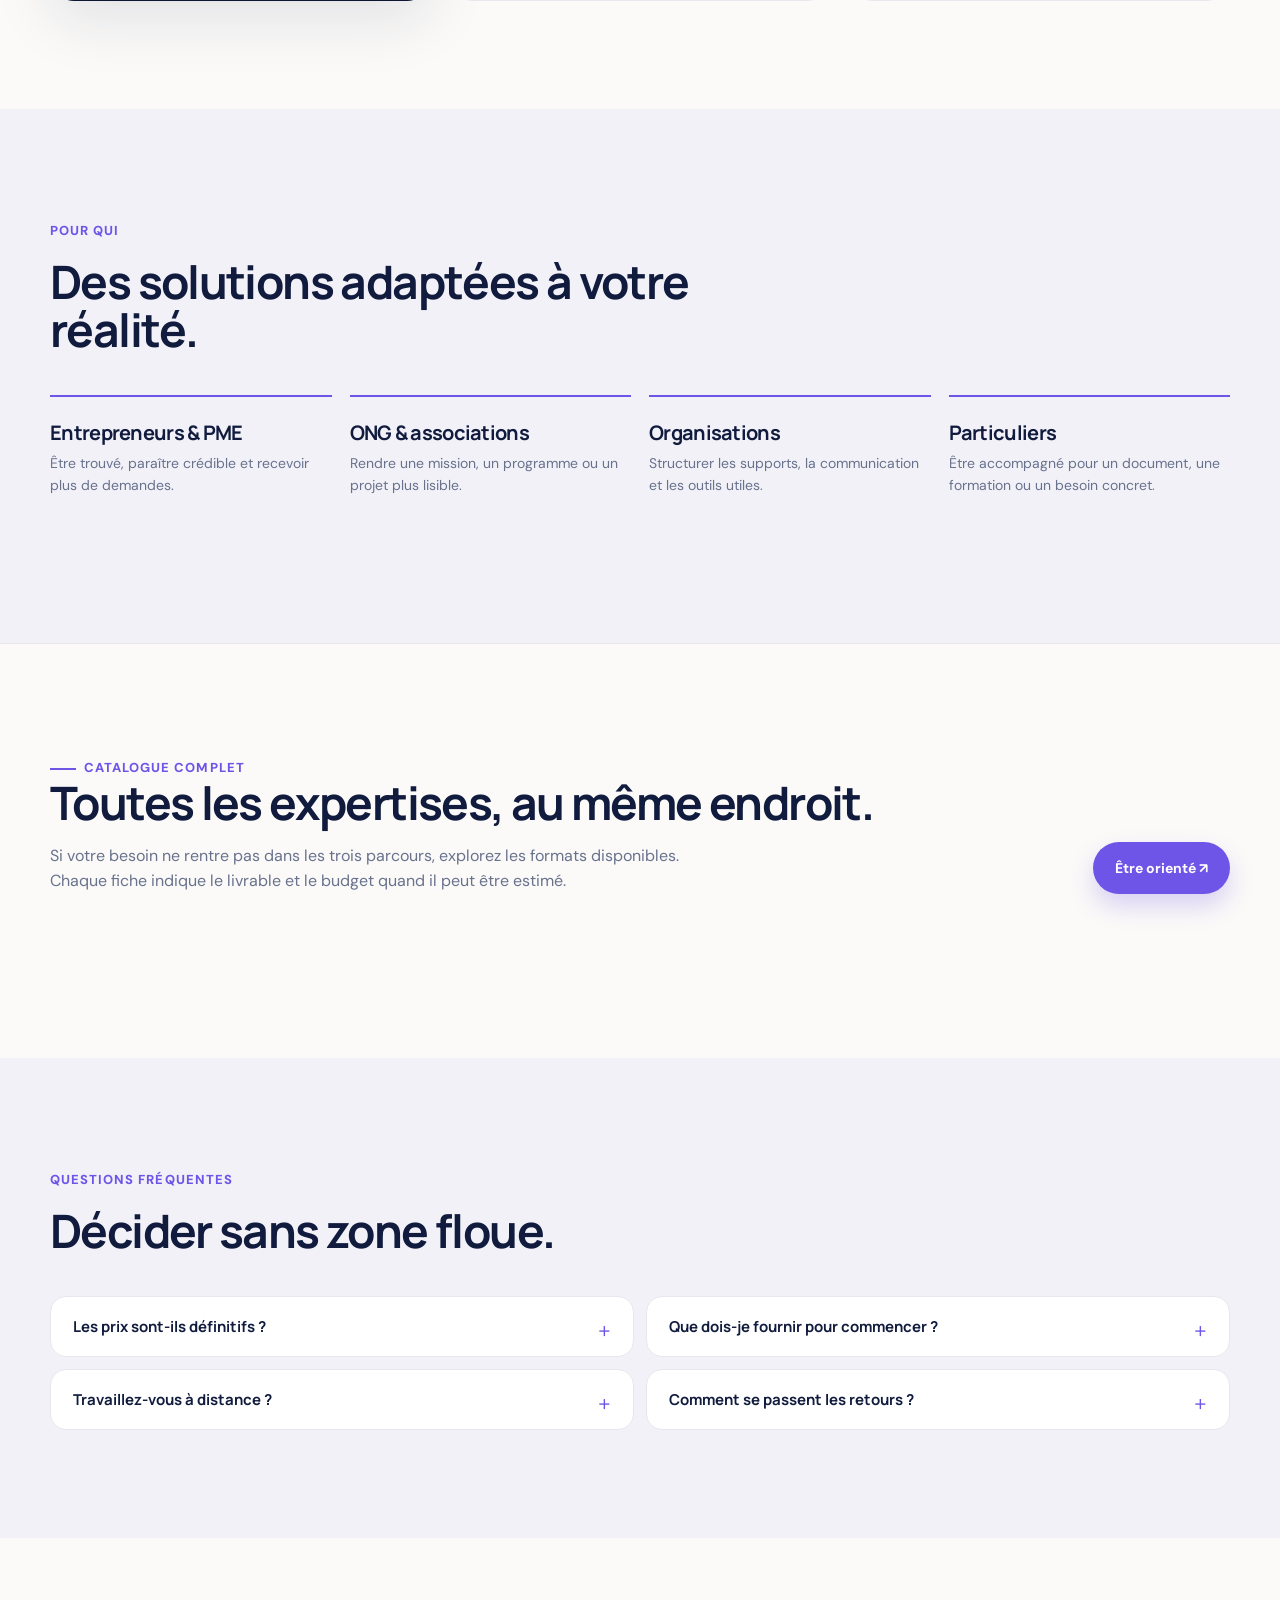
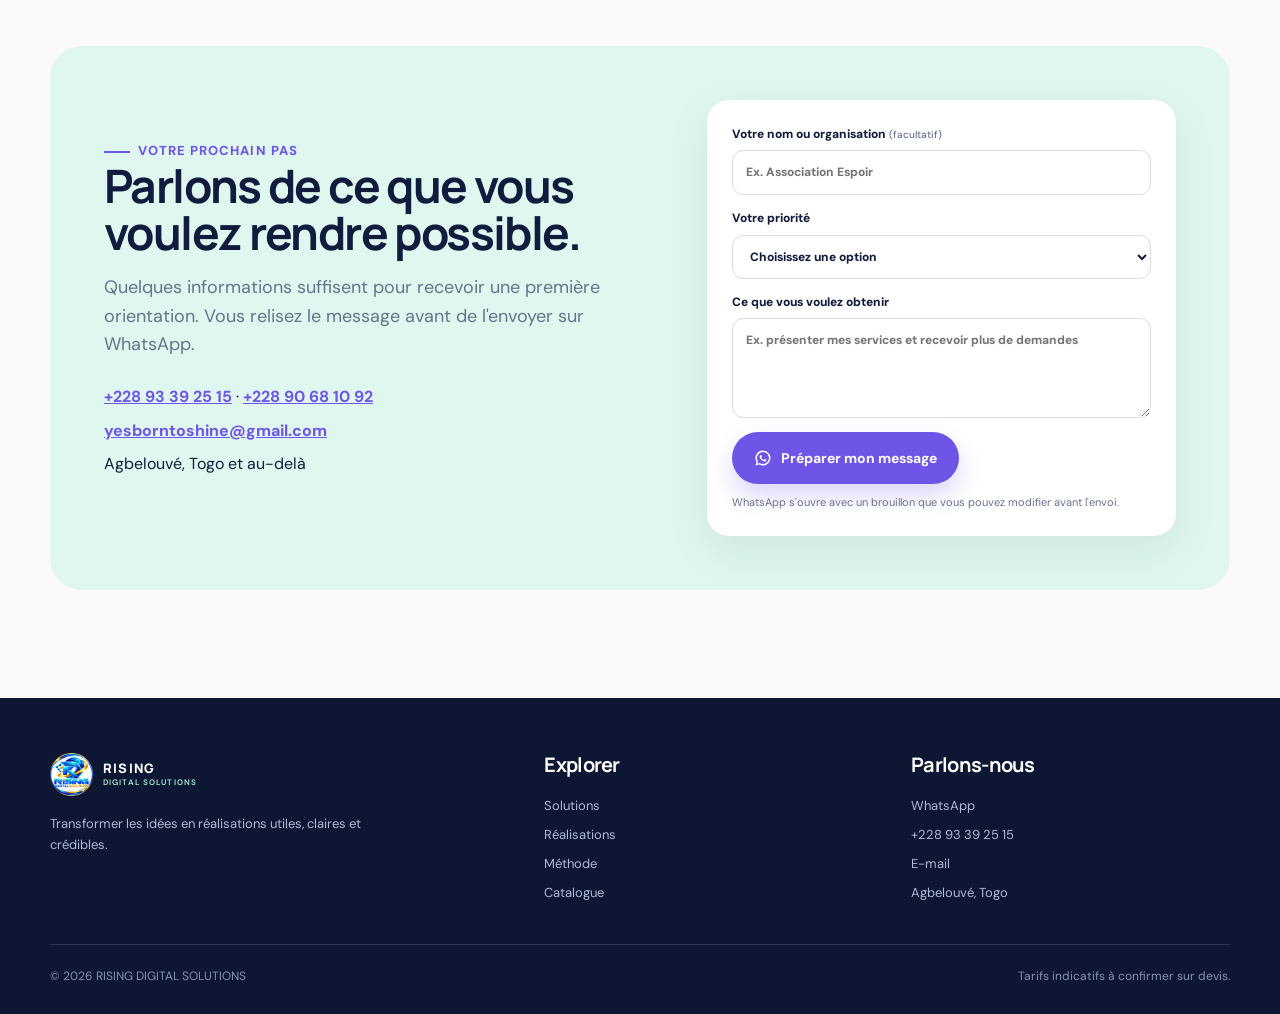
==== commit b16bc113: "Update share widget configuration and styles Replit-Commit-Author: Agent" ====
--- a/index.html
+++ b/index.html
@@ -53,7 +53,7 @@
 <div class="topline"><div class="wrap"><span><b>Studio numérique indépendant</b> pour les activités qui veulent avancer</span><span>Agbelouvé, Togo · À distance possible</span></div></div>
 <header class="header"><div class="wrap bar"><a class="brand" href="#accueil" aria-label="RISING DIGITAL SOLUTIONS, accueil"><img src="/img/logo.png" alt="" width="43" height="43"><span>RISING<small>DIGITAL SOLUTIONS</small></span></a><nav class="nav" id="nav" aria-label="Navigation principale"><a href="#services-phares">Services</a><a href="#solutions">Solutions</a><a href="#realisations">Réalisations</a><a href="#methode">Méthode</a><a href="#tarifs">Repères de prix</a><a href="#contact">Contact</a></nav><a class="btn btn-primary head-cta" data-umami-event="header-cta" data-wa="Bonjour, je souhaite démarrer un projet avec RISING DIGITAL SOLUTIONS." href="https://wa.me/22893392515" target="_blank" rel="noopener"><svg viewBox="0 0 24 24" aria-hidden="true"><use href="#wa"/></svg>Démarrer un projet</a><button class="menu" id="menu" aria-label="Ouvrir le menu" aria-expanded="false" aria-controls="nav">☰</button></div></header>
 <main id="contenu">
-<section class="hero" id="accueil"><div class="wrap hero-grid"><div class="reveal"><span class="eyebrow">Studio numérique & partenaire de croissance</span><h1>Donner à votre activité la <span>présence qu'elle mérite.</span></h1><p class="hero-lead">Nous construisons des sites, des identités et des outils qui transforment l'attention en demandes concrètes — avec une méthode claire, au Togo et à distance.</p><div class="cta-row"><a class="btn btn-primary" data-umami-event="hero-start" data-wa="Bonjour, je souhaite démarrer un projet. Mon activité est : . Mon objectif est : . Mon délai est : ." href="https://wa.me/22893392515" target="_blank" rel="noopener">Démarrer un projet <span>↗</span></a><a class="btn btn-ghost" href="#services-phares">Voir les services phares</a></div><div class="hero-notes"><span>Échange de cadrage simple</span><span>Devis expliqué</span><span>Livraison accompagnée</span></div><div class="share-rail share-site"><span class="share-label">Faire circuler cette vision</span><details class="share-menu" data-share-site><summary>Partager le site</summary><div class="share-panel" data-share-panel></div></details></div></div><div class="hero-art reveal" aria-label="Aperçu de nos domaines d'intervention"><div class="hero-art-head"><span>RDS / Studio</span><span>01 — 03</span></div><div class="poster-stack"><button class="poster-card" data-id="intelligence-artificielle" aria-label="Voir l'aperçu IA"><img src="/img/thumb/intelligence-artificielle.webp" alt="Aperçu d'une solution d'intelligence artificielle" width="560" height="840" fetchpriority="high"></button><button class="poster-card" data-id="creation-site-application" aria-label="Voir l'aperçu création de site"><img src="/img/thumb/creation-site-application.webp" alt="Aperçu d'un projet de création de site" width="560" height="840"></button><button class="poster-card" data-id="solutions-ong-associations" aria-label="Voir l'aperçu organisations"><img src="/img/thumb/solutions-ong-associations.webp" alt="Aperçu d'une solution pour organisations" width="560" height="840"></button></div><div class="art-caption"><strong>Des idées mieux présentées.</strong><small>Des outils plus utiles.</small></div></div></div></section>
+<section class="hero" id="accueil"><div class="wrap hero-grid"><div class="reveal"><span class="eyebrow">Studio numérique & partenaire de croissance</span><h1>Donner à votre activité la <span>présence qu'elle mérite.</span></h1><p class="hero-lead">Nous construisons des sites, des identités et des outils qui transforment l'attention en demandes concrètes — avec une méthode claire, au Togo et à distance.</p><div class="cta-row"><a class="btn btn-primary" data-umami-event="hero-start" data-wa="Bonjour, je souhaite démarrer un projet. Mon activité est : . Mon objectif est : . Mon délai est : ." href="https://wa.me/22893392515" target="_blank" rel="noopener">Démarrer un projet <span>↗</span></a><a class="btn btn-ghost" href="#services-phares">Voir les services phares</a></div><div class="hero-notes"><span>Échange de cadrage simple</span><span>Devis expliqué</span><span>Livraison accompagnée</span></div><div class="share-rail share-site"><span class="share-label">Faire circuler cette vision</span><div class="share-menu" data-share-control><button class="share-trigger" type="button" aria-label="Partager le site" aria-expanded="false" aria-controls="share-site-panel" data-share-trigger>Partager le site</button><div class="share-panel" id="share-site-panel" data-share-panel hidden></div></div></div></div><div class="hero-art reveal" aria-label="Aperçu de nos domaines d'intervention"><div class="hero-art-head"><span>RDS / Studio</span><span>01 — 03</span></div><div class="poster-stack"><button class="poster-card" data-id="intelligence-artificielle" aria-label="Voir l'aperçu IA"><img src="/img/thumb/intelligence-artificielle.webp" alt="Aperçu d'une solution d'intelligence artificielle" width="560" height="840" fetchpriority="high"></button><button class="poster-card" data-id="creation-site-application" aria-label="Voir l'aperçu de création de site"><img src="/img/thumb/creation-site-application.webp" alt="Aperçu d'un projet de création de site" width="560" height="840"></button><button class="poster-card" data-id="solutions-ong-associations" aria-label="Voir l'aperçu organisations"><img src="/img/thumb/solutions-ong-associations.webp" alt="Aperçu d'une solution pour organisations" width="560" height="840"></button></div><div class="art-caption"><strong>Des idées mieux présentées.</strong><small>Des outils plus utiles.</small></div></div></div></section>
 <section class="trust-band" aria-label="Nos engagements"><div class="wrap trust-grid"><div class="trust-item"><strong>Une vision claire</strong><span>On commence par le résultat à obtenir.</span></div><div class="trust-item"><strong>Un parcours simple</strong><span>Besoin, cadrage, devis, réalisation.</span></div><div class="trust-item"><strong>Un contact direct</strong><span>WhatsApp, téléphone ou e-mail.</span></div><div class="trust-item"><strong>Au Togo et à distance</strong><span>Agbelouvé comme point de départ.</span></div></div></section>
 <section class="section service-focus" id="services-phares"><div class="wrap"><div class="section-head"><span class="eyebrow">Les services qui créent le plus d’impact</span><h2>Commencez par le service qui peut faire bouger votre activité.</h2><p>Trois portes d’entrée fortes pour gagner en crédibilité, en visibilité ou en productivité. Chaque fiche vous mène directement vers une orientation personnalisée.</p></div><div class="focus-grid"><article class="focus-card" data-id="creation-site-application"><img src="/img/thumb/creation-site-application.webp" alt="Création de site et application" loading="eager" width="560" height="840"><div class="focus-copy"><small>Visibilité & conversion</small><h3>Création de site et application</h3><p>Transformez votre présence en ligne en demandes concrètes.</p><a class="focus-link" href="/services/creation-site-web/">Voir la fiche <span>↗</span></a></div></article><article class="focus-card" data-id="intelligence-artificielle"><img src="/img/thumb/intelligence-artificielle.webp" alt="Intelligence artificielle" loading="lazy" width="560" height="840"><div class="focus-copy"><small>Productivité & avantage</small><h3>Intelligence artificielle</h3><p>Identifiez les usages qui font gagner du temps et de la valeur.</p><a class="focus-link" href="/services/intelligence-artificielle/">Voir la fiche <span>↗</span></a></div></article><article class="focus-card" data-id="creation-graphique-identite"><img src="/img/thumb/creation-graphique-identite.webp" alt="Création graphique et identité visuelle" loading="lazy" width="560" height="840"><div class="focus-copy"><small>Crédibilité & préférence</small><h3>Identité visuelle</h3><p>Faites reconnaître votre marque avant même le premier échange.</p><a class="focus-link" href="/services/identite-visuelle/">Voir la fiche <span>↗</span></a></div></article></div></div></section>
 <section class="section" id="solutions"><div class="wrap"><div class="section-head"><span class="eyebrow">Une offre plus simple à choisir</span><h2>Trois façons de faire avancer votre activité.</h2><p>Pas besoin de connaître le vocabulaire technique. Choisissez votre priorité, nous construisons le bon format avec vous.</p></div><div class="solution-grid"><article class="solution"><span class="solution-number">01</span><h3>Lancer</h3><p>Créer une présence crédible pour présenter votre activité, vos services et votre façon de travailler.</p><div class="solution-foot">Identité · Site vitrine · Supports <span>↗</span></div></article><article class="solution"><span class="solution-number">02</span><h3>Développer</h3><p>Structurer votre communication et vos outils pour attirer, vendre et mieux servir votre public.</p><div class="solution-foot">Contenus · E-commerce · Outils <span>↗</span></div></article><article class="solution"><span class="solution-number">03</span><h3>Optimiser</h3><p>Réduire les tâches répétitives, résoudre les blocages et rendre le numérique plus utile au quotidien.</p><div class="solution-foot">IA · Automatisation · Assistance <span>↗</span></div></article></div></div></section>
--- a/share-widget.css
+++ b/share-widget.css
@@ -45,7 +45,7 @@
   position: fixed;
   z-index: 30;
   right: 24px;
-  bottom: 48px;
+  bottom: 72px;
 }
 
 .share-fab .share-trigger {
@@ -82,7 +82,7 @@
 @media (max-width: 760px) {
   .share-fab {
     right: max(14px, env(safe-area-inset-right, 0px));
-    bottom: calc(150px + env(safe-area-inset-bottom, 0px));
+    bottom: calc(170px + env(safe-area-inset-bottom, 0px));
   }
 
   .share-fab .share-trigger {
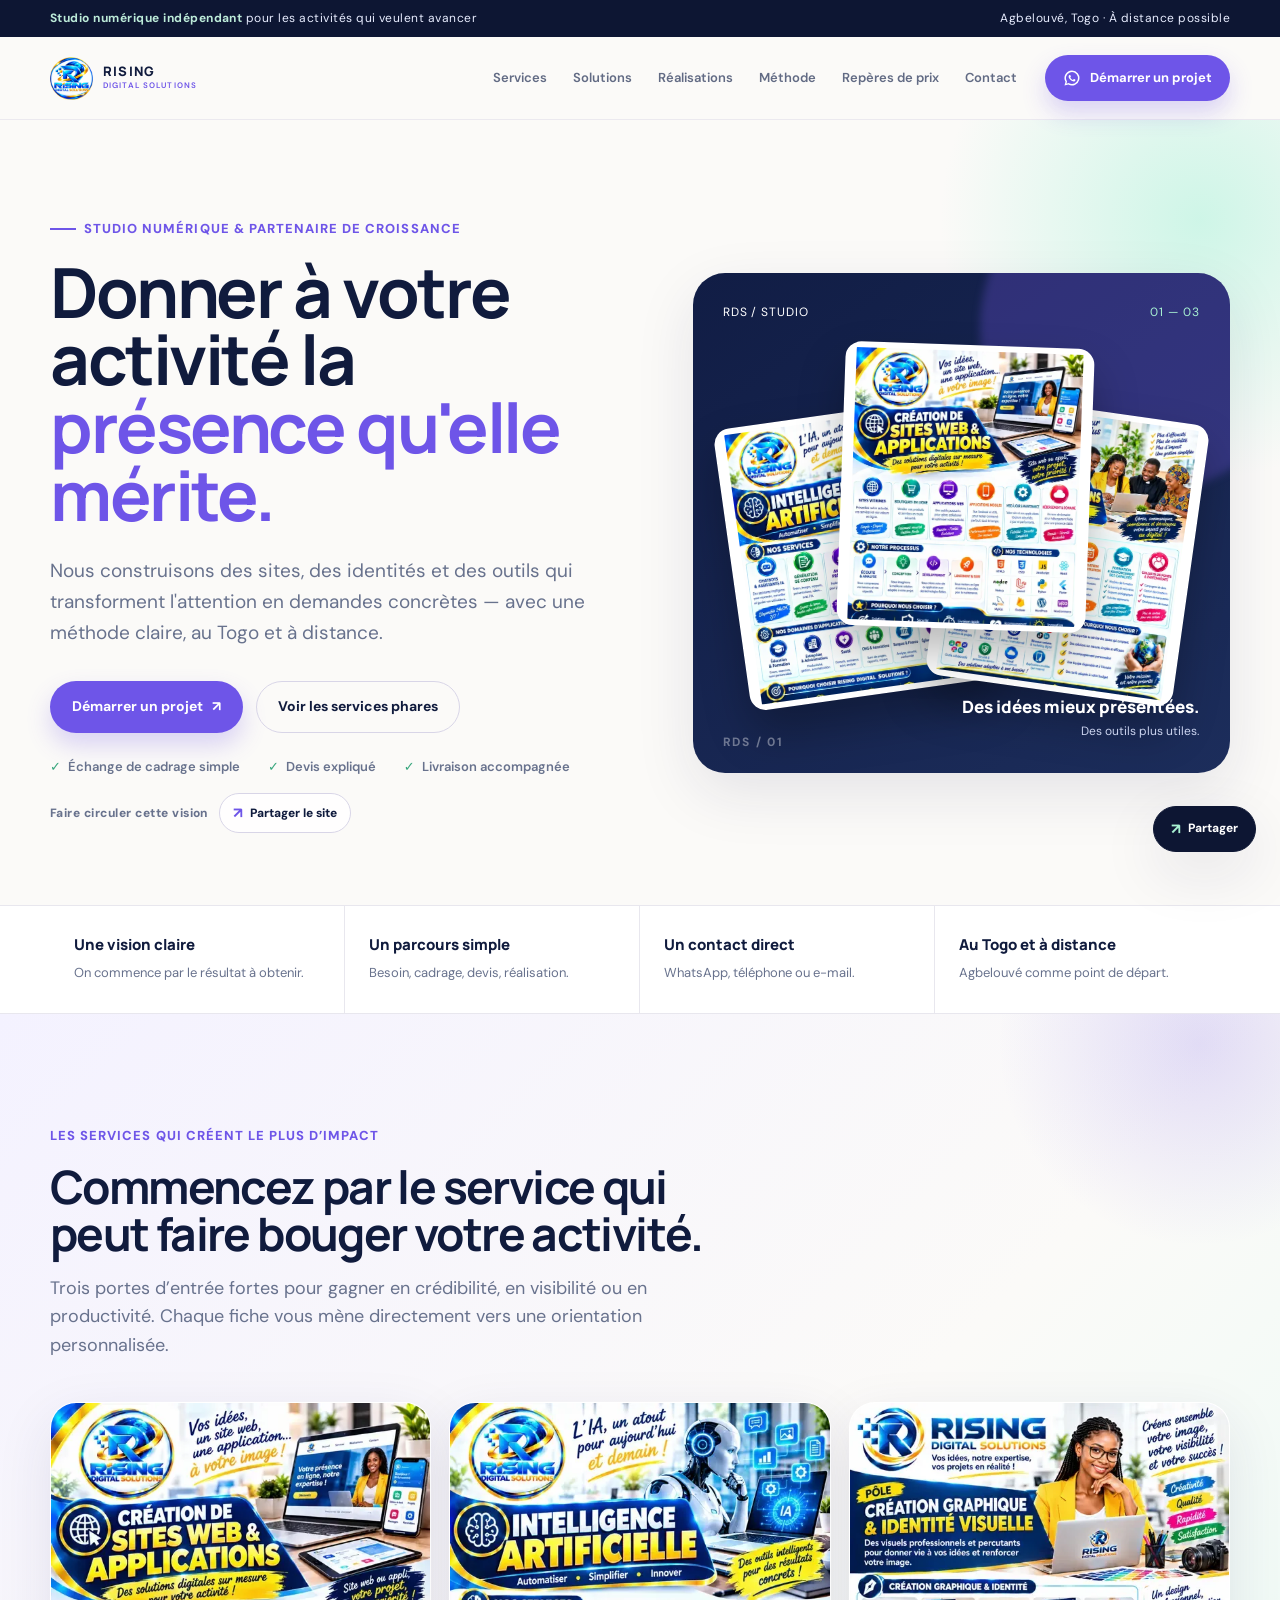
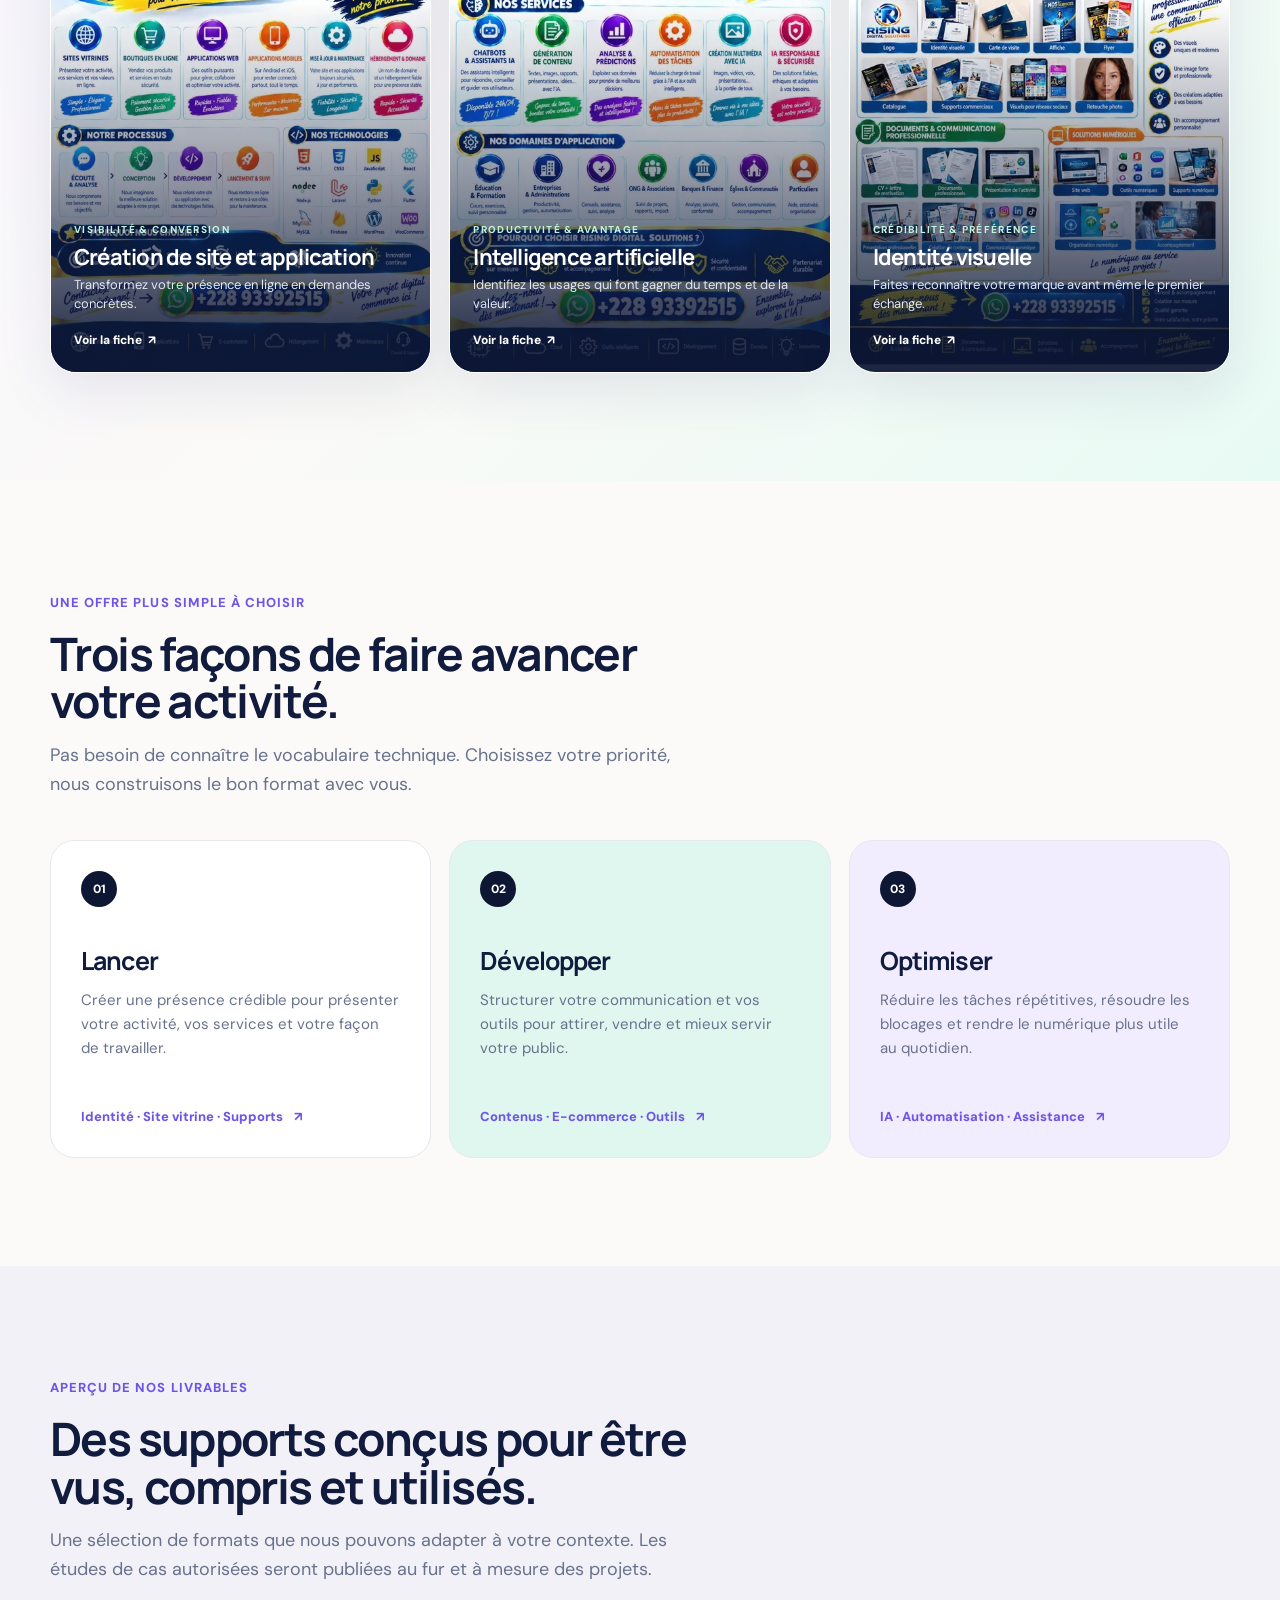
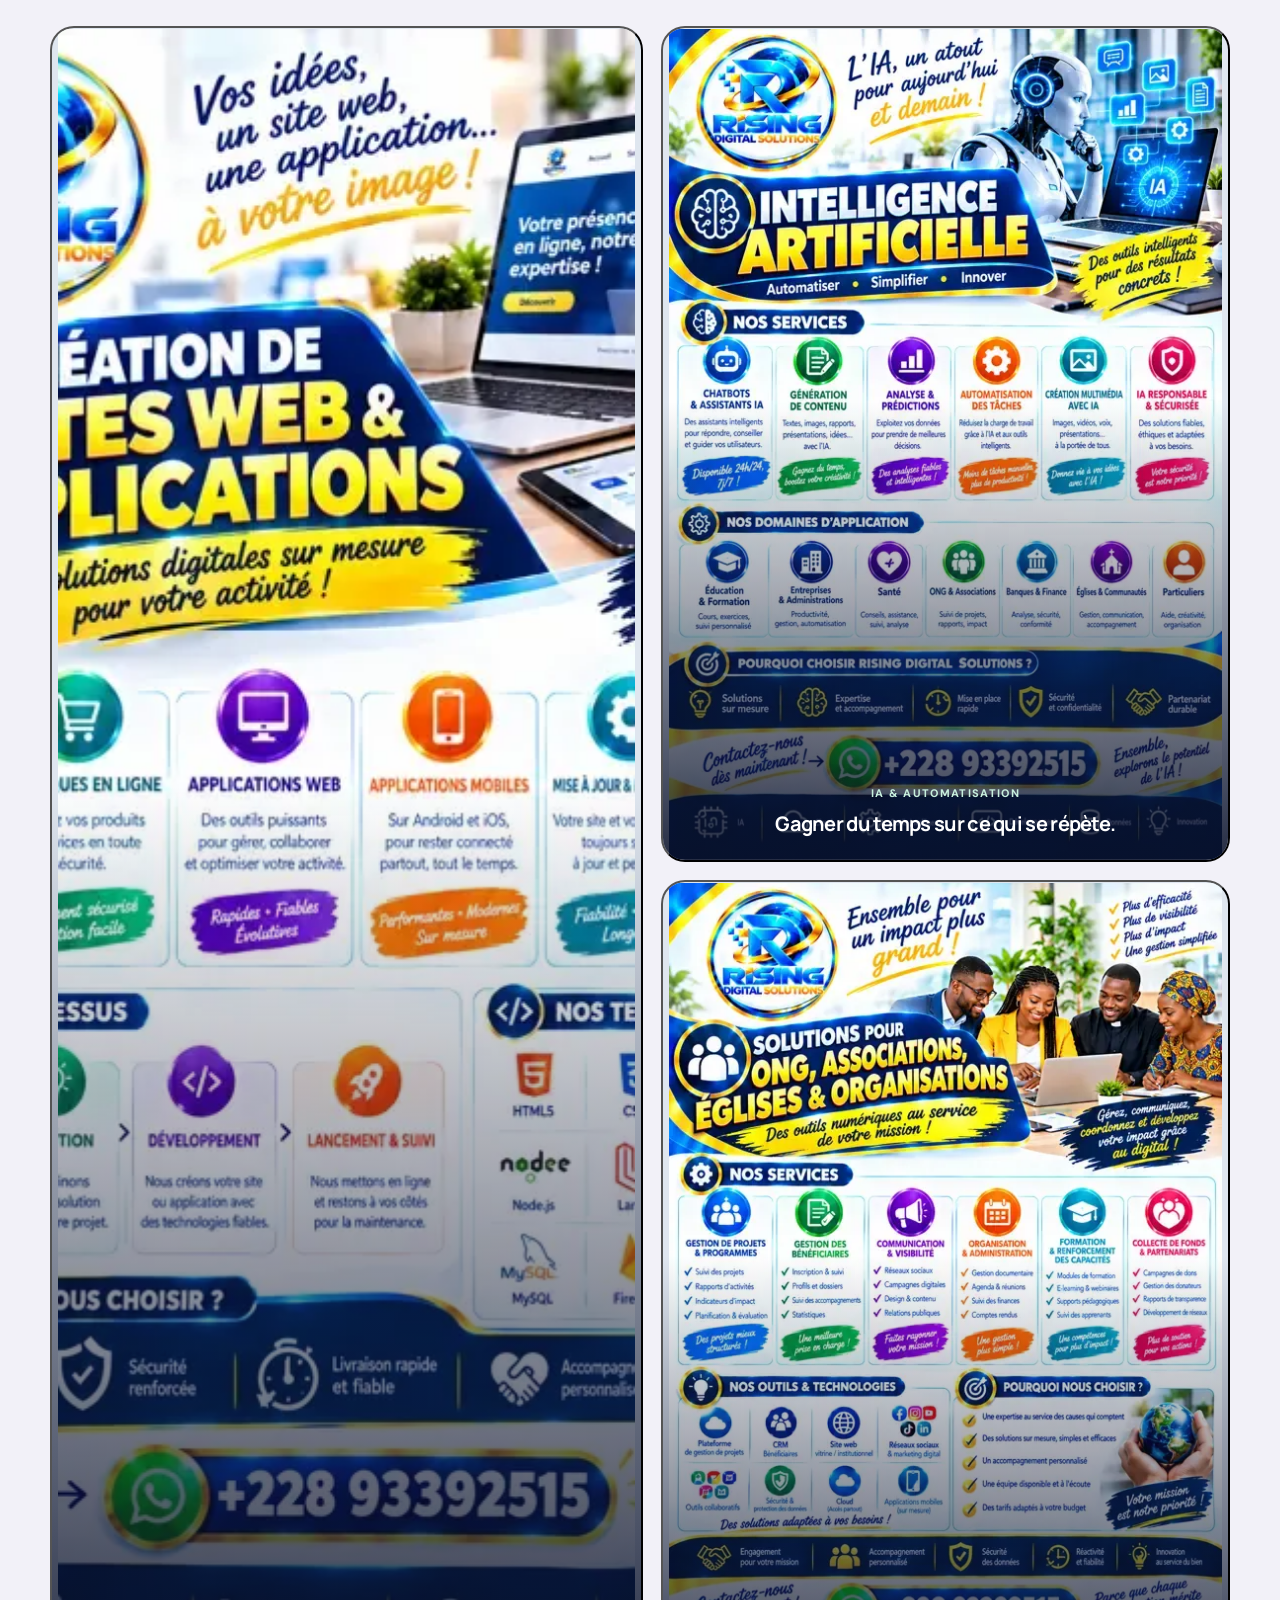
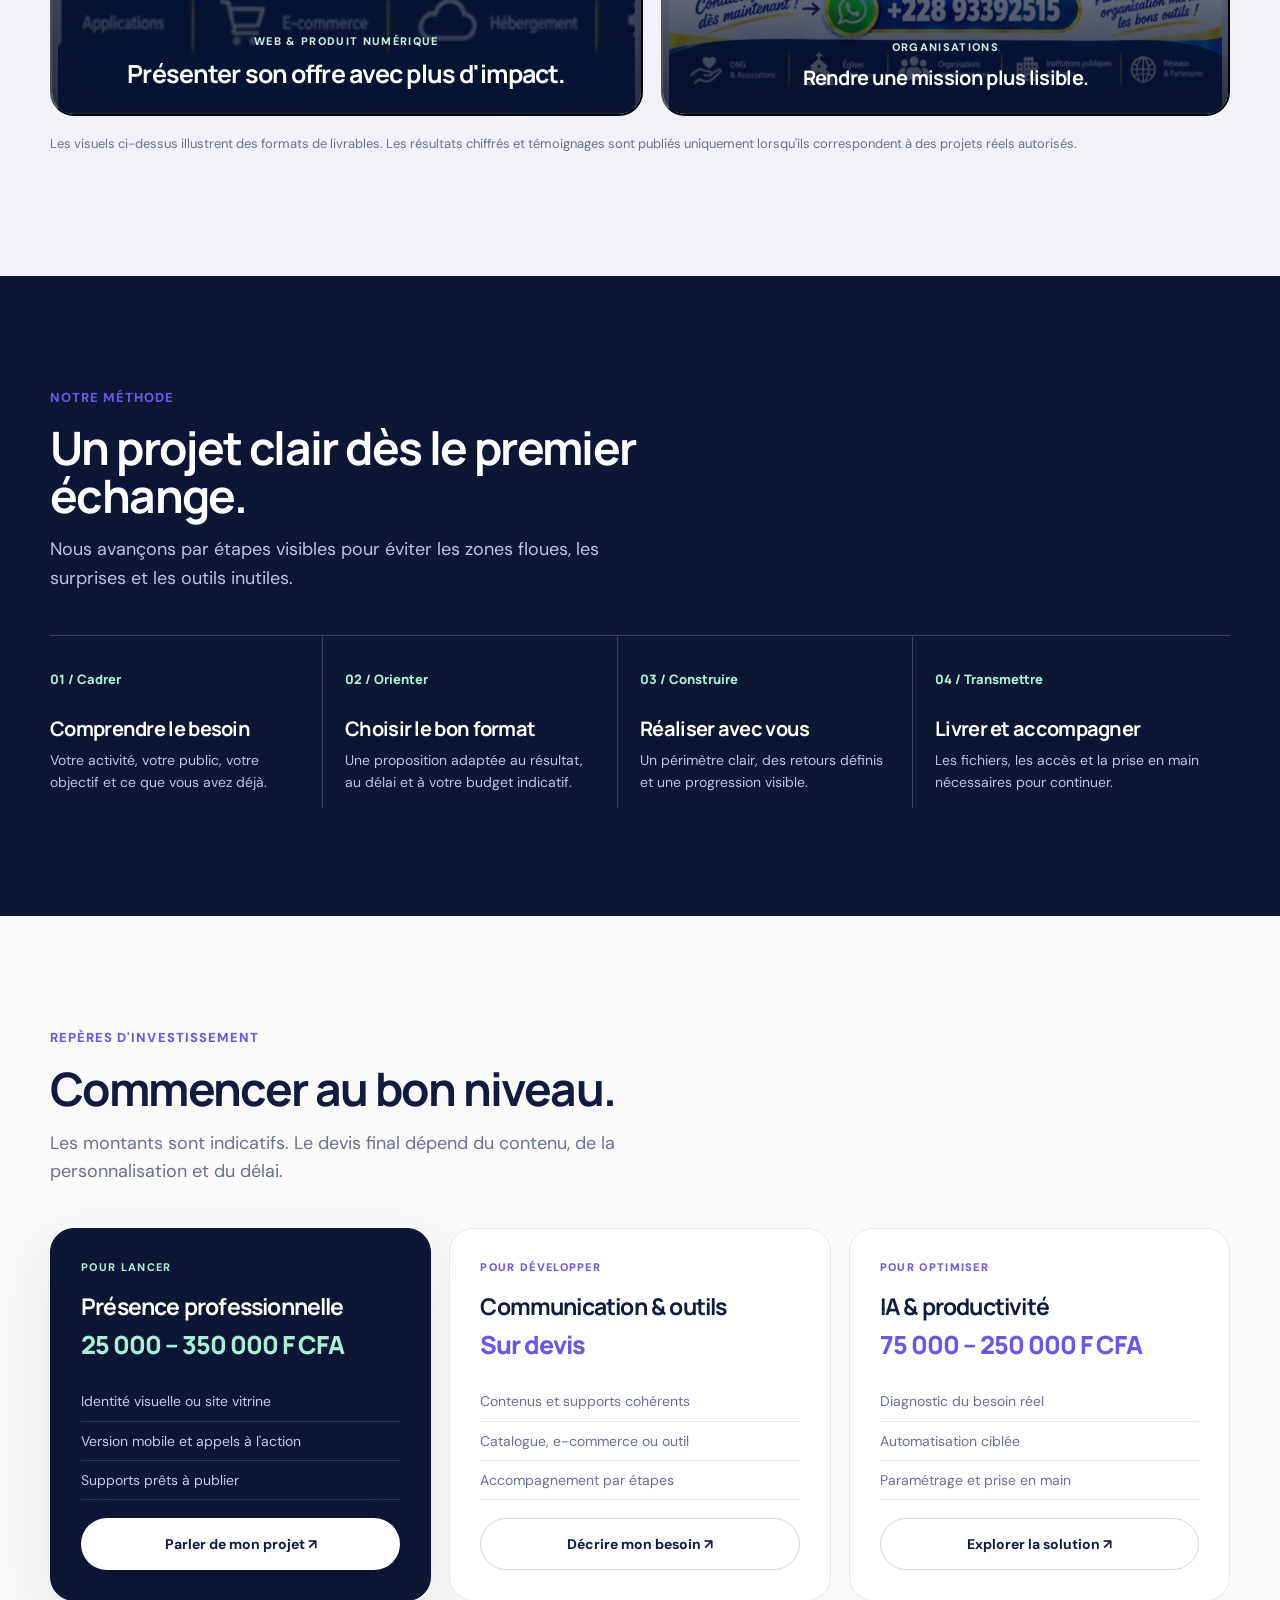
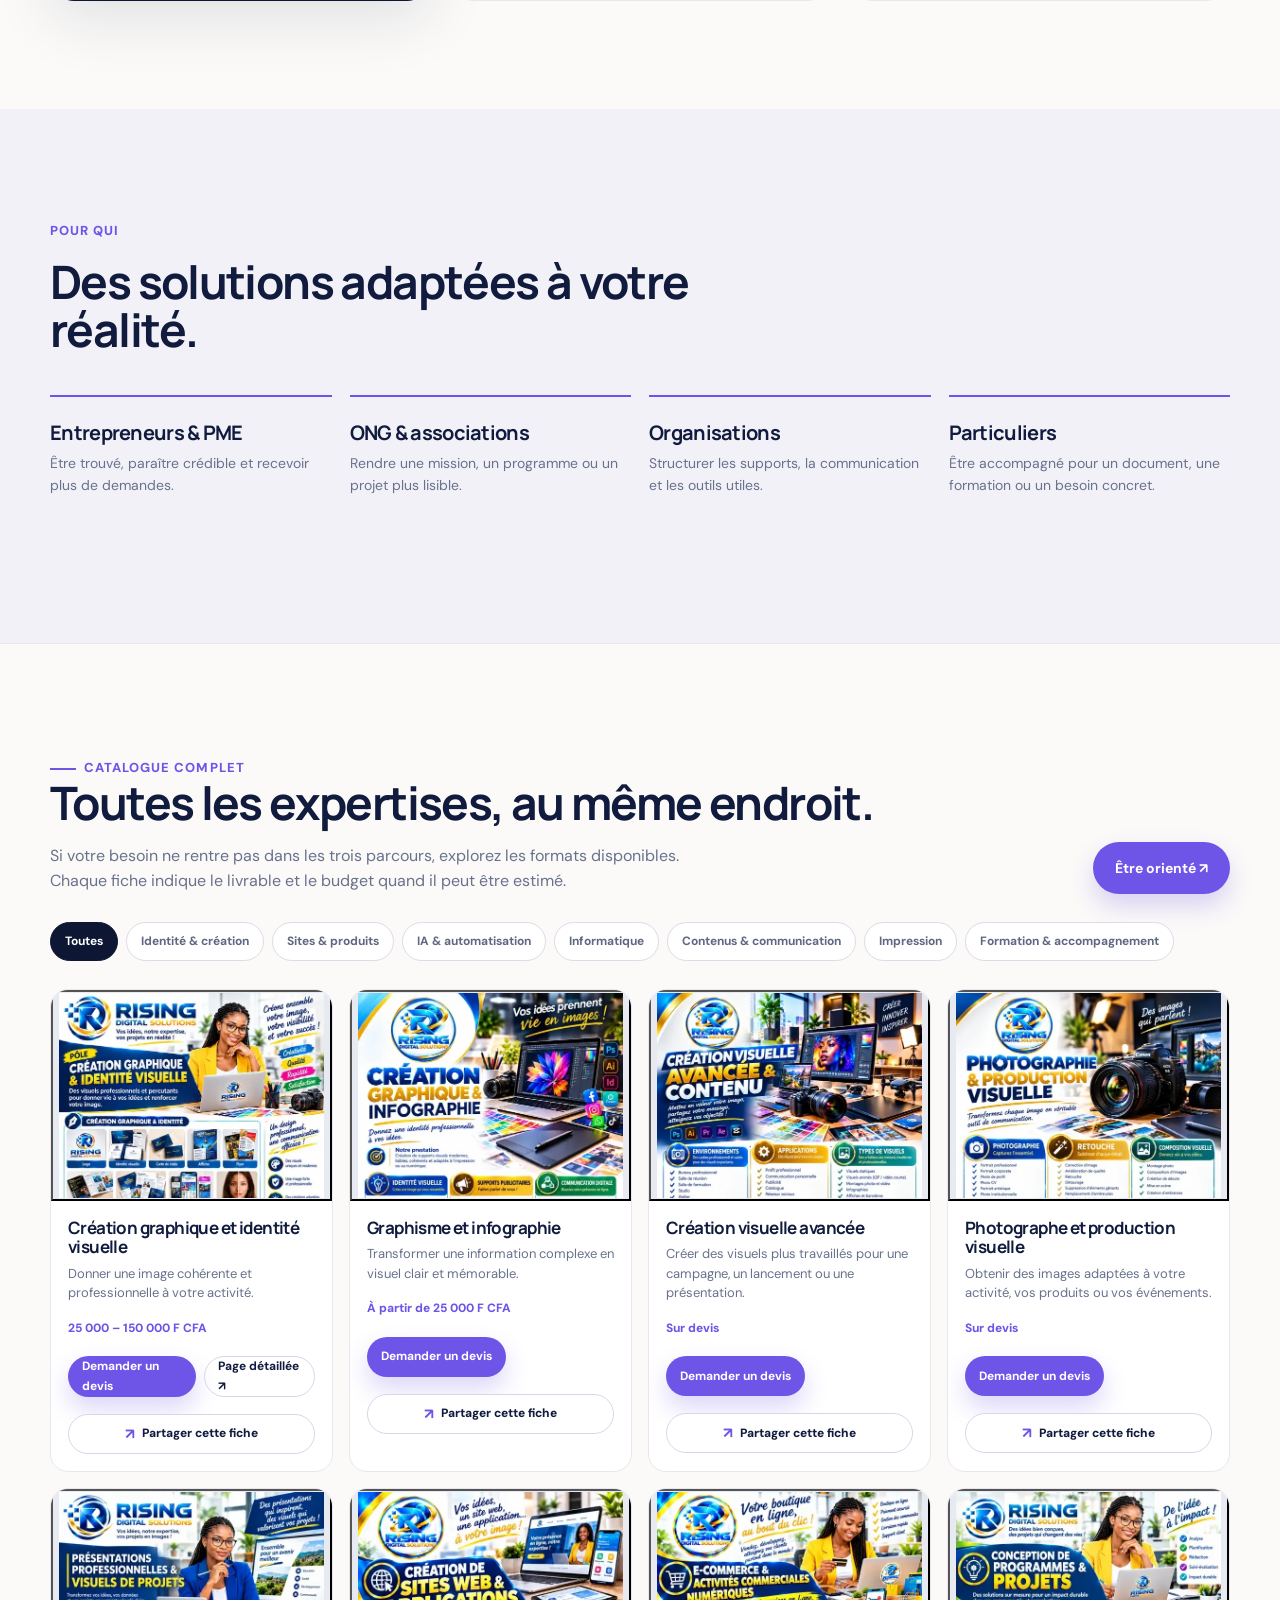
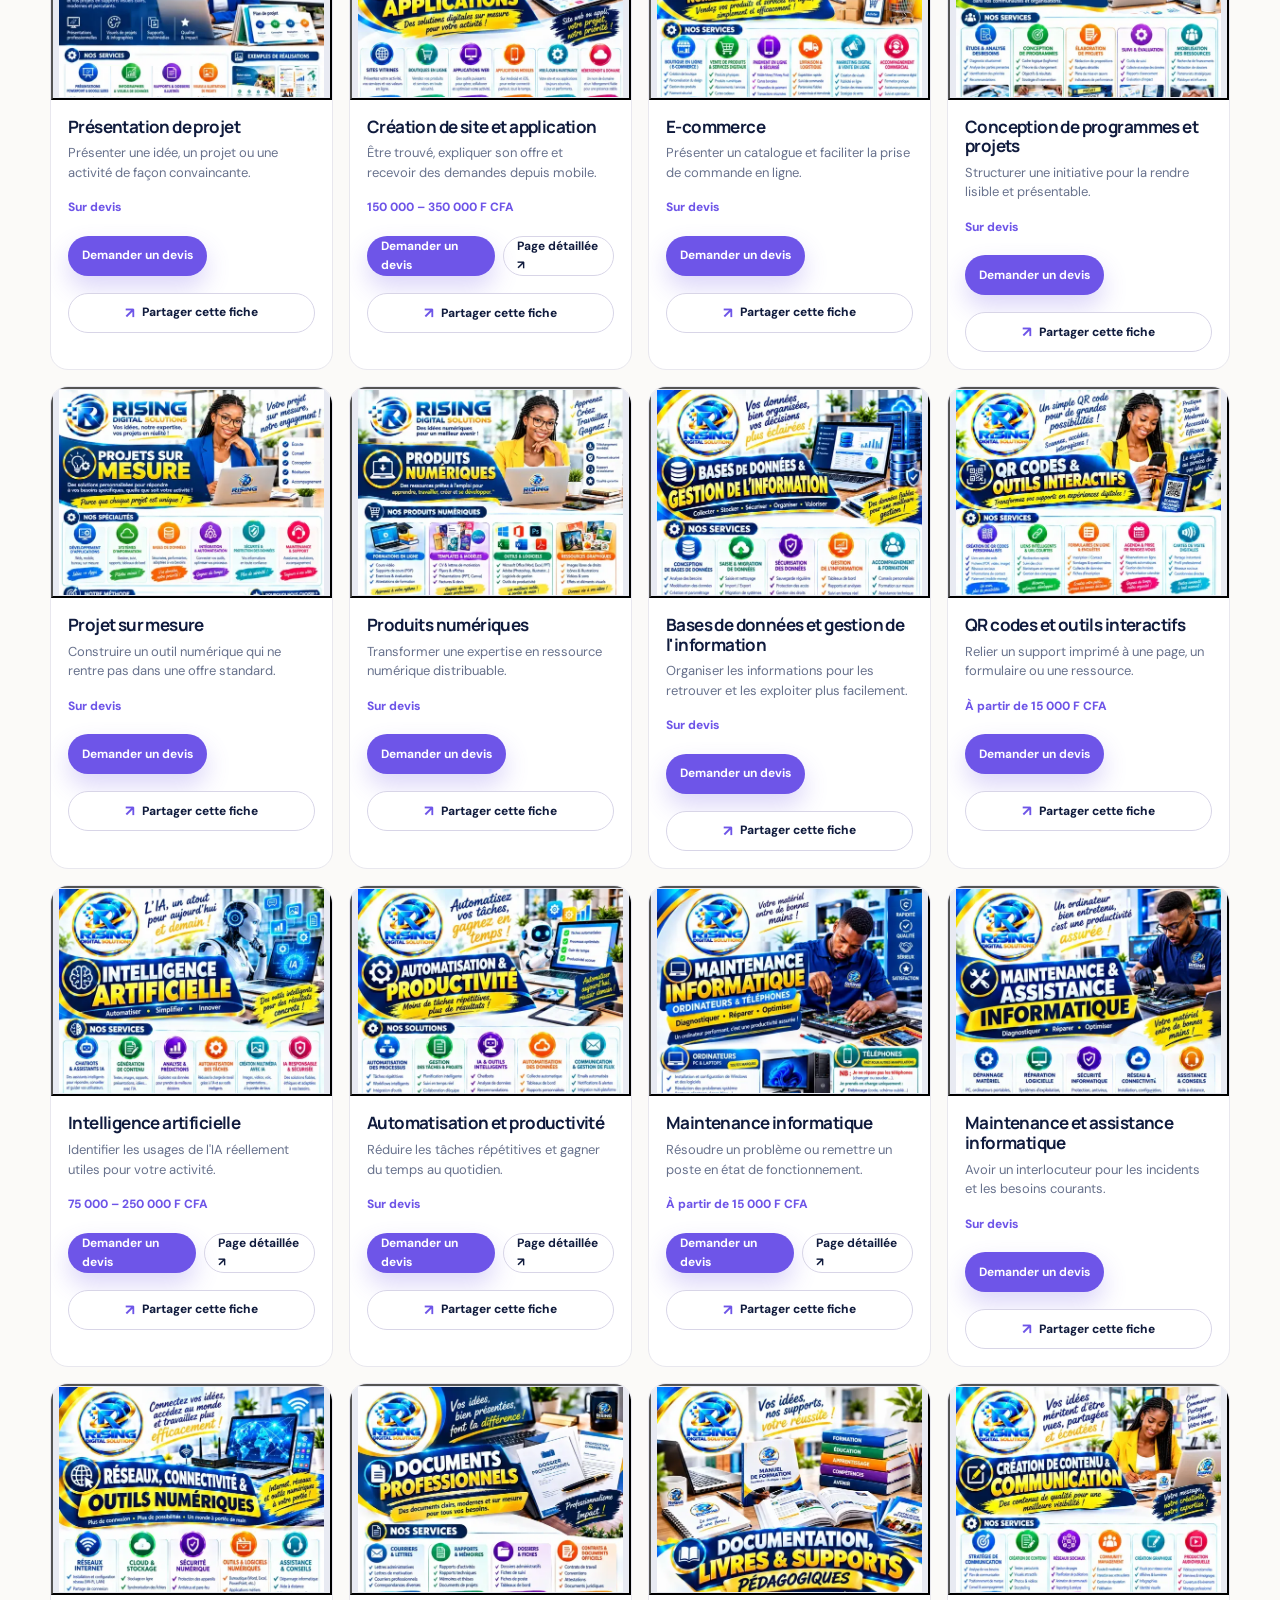
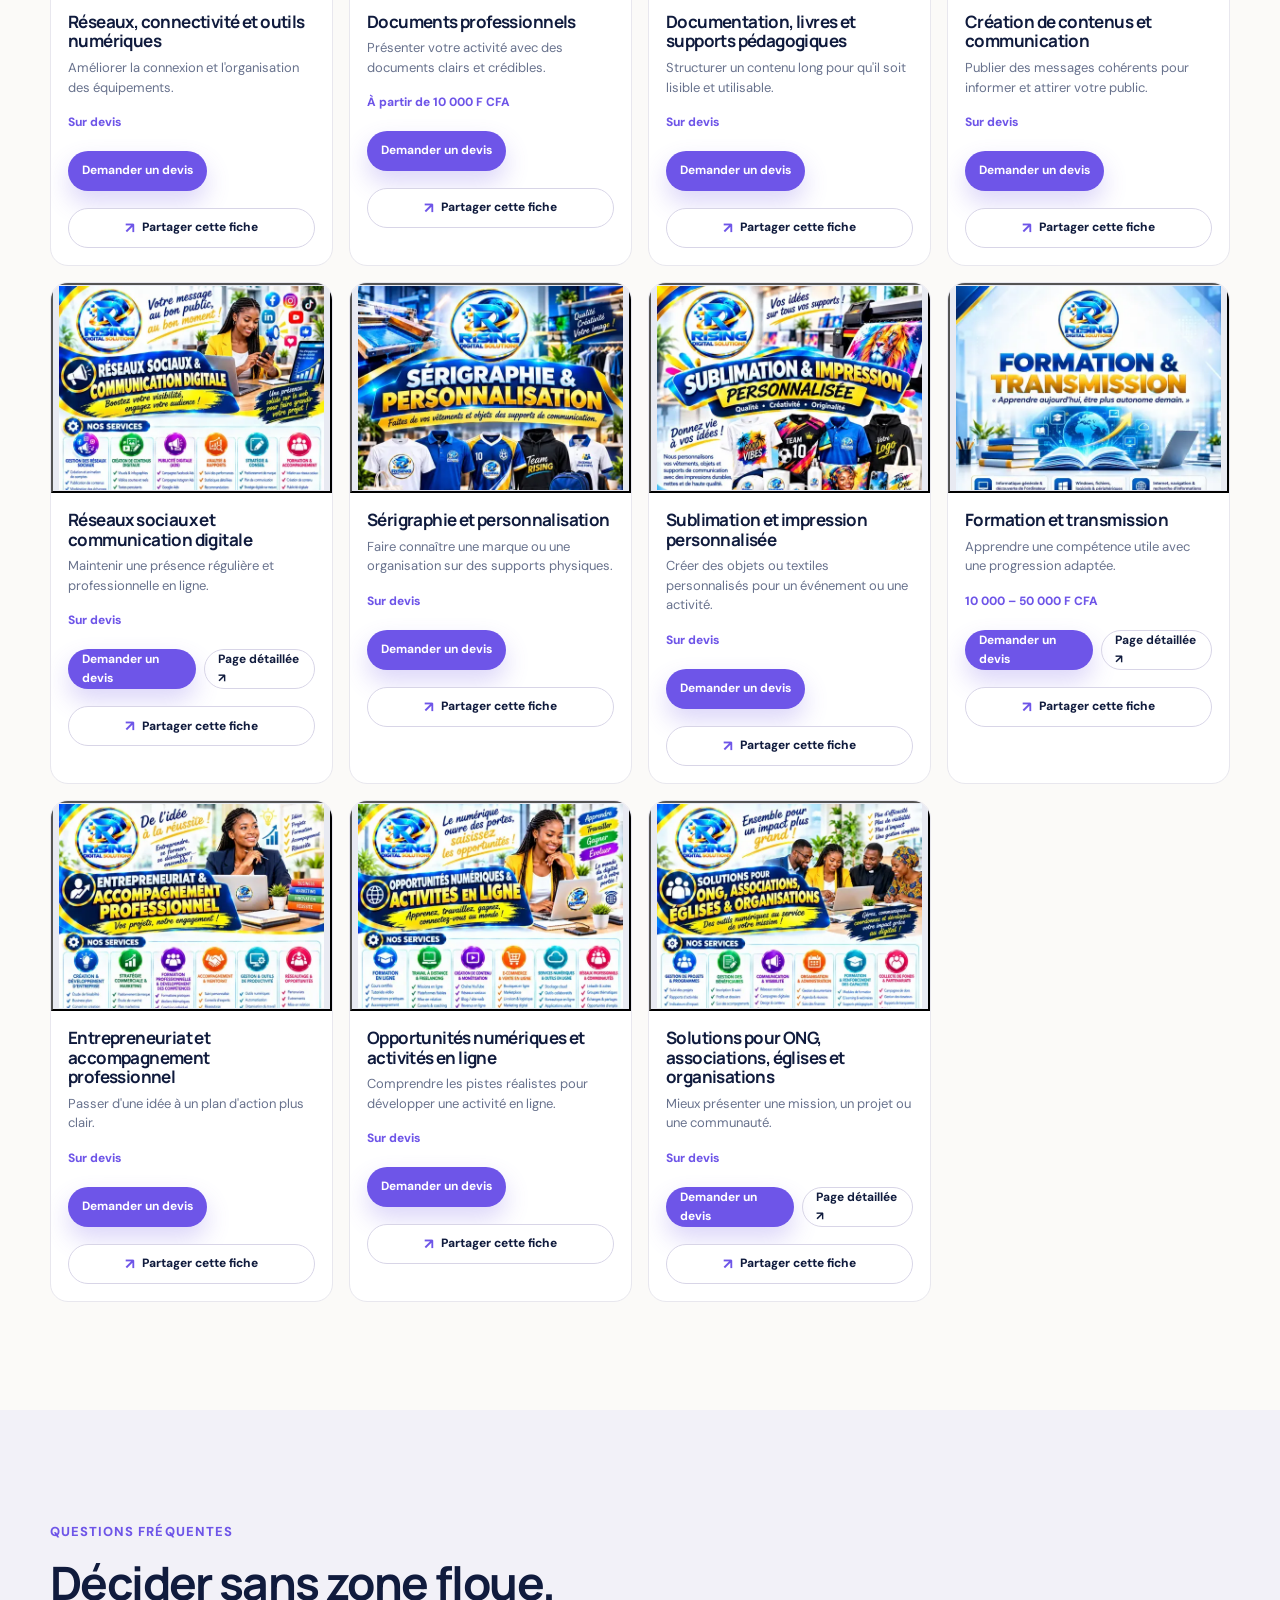
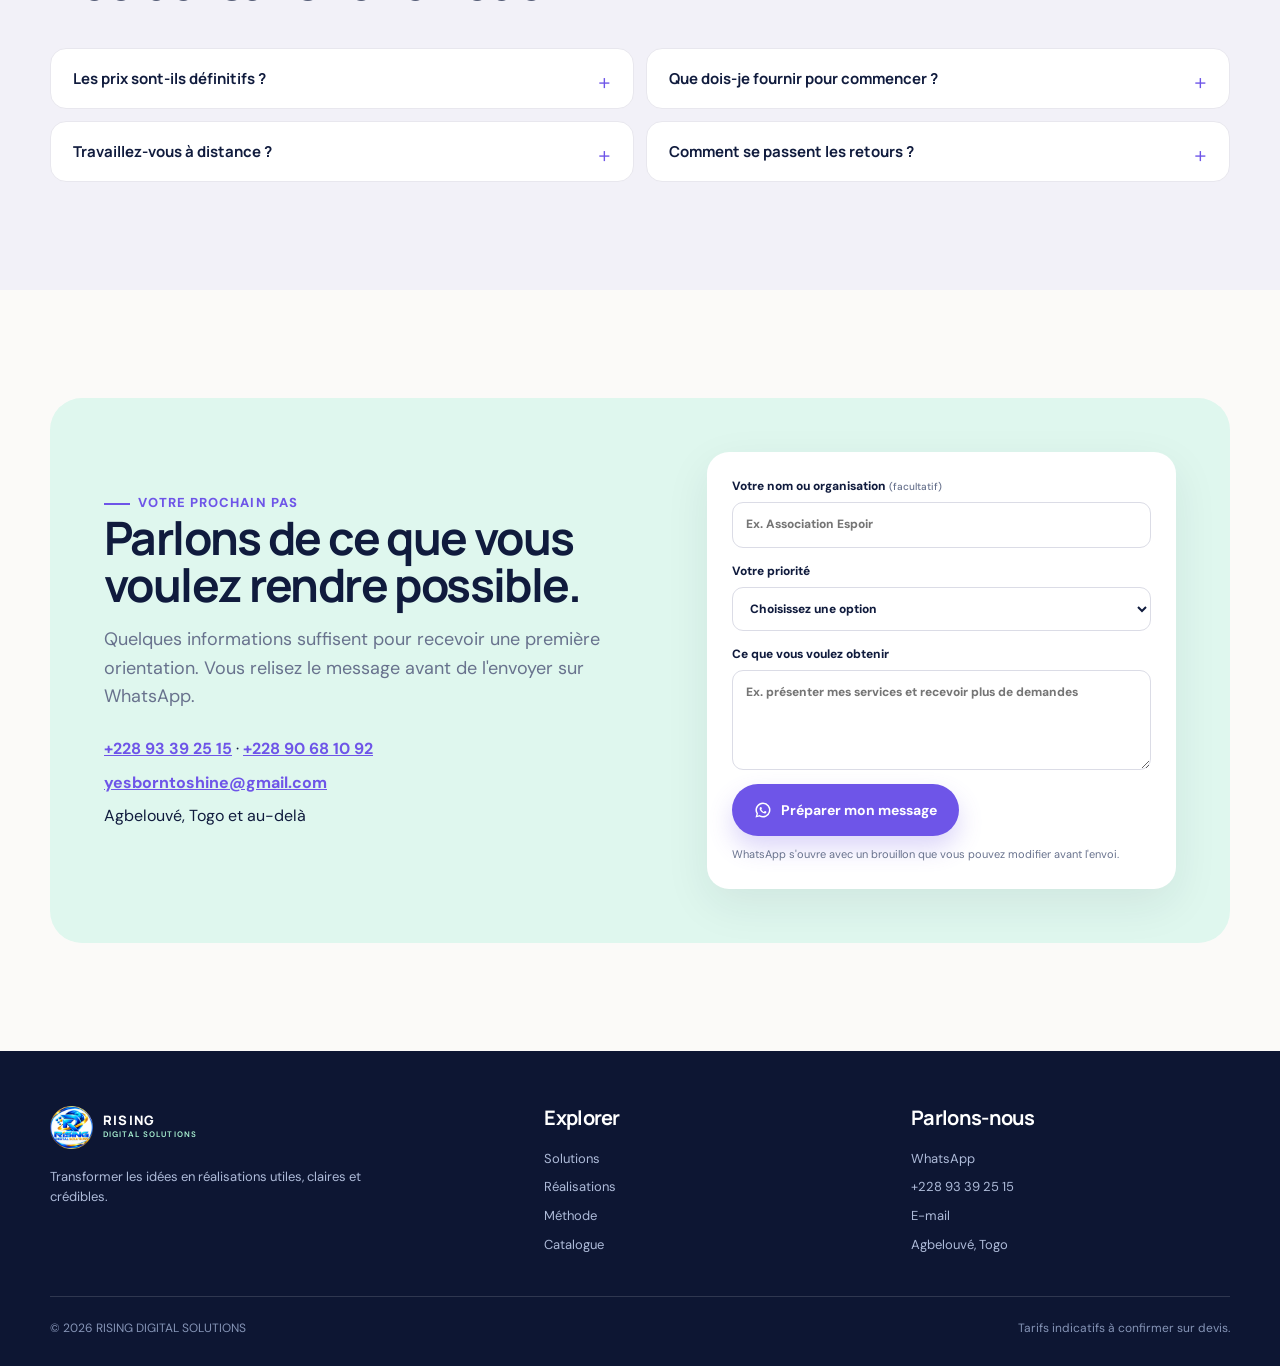
==== commit 6bd6ad90: "Revert "Update share widget configuration and styles" This reverts commit b16bc11394719aa2e1c2469273" ====
--- a/index.html
+++ b/index.html
@@ -53,7 +53,7 @@
 <div class="topline"><div class="wrap"><span><b>Studio numérique indépendant</b> pour les activités qui veulent avancer</span><span>Agbelouvé, Togo · À distance possible</span></div></div>
 <header class="header"><div class="wrap bar"><a class="brand" href="#accueil" aria-label="RISING DIGITAL SOLUTIONS, accueil"><img src="/img/logo.png" alt="" width="43" height="43"><span>RISING<small>DIGITAL SOLUTIONS</small></span></a><nav class="nav" id="nav" aria-label="Navigation principale"><a href="#services-phares">Services</a><a href="#solutions">Solutions</a><a href="#realisations">Réalisations</a><a href="#methode">Méthode</a><a href="#tarifs">Repères de prix</a><a href="#contact">Contact</a></nav><a class="btn btn-primary head-cta" data-umami-event="header-cta" data-wa="Bonjour, je souhaite démarrer un projet avec RISING DIGITAL SOLUTIONS." href="https://wa.me/22893392515" target="_blank" rel="noopener"><svg viewBox="0 0 24 24" aria-hidden="true"><use href="#wa"/></svg>Démarrer un projet</a><button class="menu" id="menu" aria-label="Ouvrir le menu" aria-expanded="false" aria-controls="nav">☰</button></div></header>
 <main id="contenu">
-<section class="hero" id="accueil"><div class="wrap hero-grid"><div class="reveal"><span class="eyebrow">Studio numérique & partenaire de croissance</span><h1>Donner à votre activité la <span>présence qu'elle mérite.</span></h1><p class="hero-lead">Nous construisons des sites, des identités et des outils qui transforment l'attention en demandes concrètes — avec une méthode claire, au Togo et à distance.</p><div class="cta-row"><a class="btn btn-primary" data-umami-event="hero-start" data-wa="Bonjour, je souhaite démarrer un projet. Mon activité est : . Mon objectif est : . Mon délai est : ." href="https://wa.me/22893392515" target="_blank" rel="noopener">Démarrer un projet <span>↗</span></a><a class="btn btn-ghost" href="#services-phares">Voir les services phares</a></div><div class="hero-notes"><span>Échange de cadrage simple</span><span>Devis expliqué</span><span>Livraison accompagnée</span></div><div class="share-rail share-site"><span class="share-label">Faire circuler cette vision</span><div class="share-menu" data-share-control><button class="share-trigger" type="button" aria-label="Partager le site" aria-expanded="false" aria-controls="share-site-panel" data-share-trigger>Partager le site</button><div class="share-panel" id="share-site-panel" data-share-panel hidden></div></div></div></div><div class="hero-art reveal" aria-label="Aperçu de nos domaines d'intervention"><div class="hero-art-head"><span>RDS / Studio</span><span>01 — 03</span></div><div class="poster-stack"><button class="poster-card" data-id="intelligence-artificielle" aria-label="Voir l'aperçu IA"><img src="/img/thumb/intelligence-artificielle.webp" alt="Aperçu d'une solution d'intelligence artificielle" width="560" height="840" fetchpriority="high"></button><button class="poster-card" data-id="creation-site-application" aria-label="Voir l'aperçu de création de site"><img src="/img/thumb/creation-site-application.webp" alt="Aperçu d'un projet de création de site" width="560" height="840"></button><button class="poster-card" data-id="solutions-ong-associations" aria-label="Voir l'aperçu organisations"><img src="/img/thumb/solutions-ong-associations.webp" alt="Aperçu d'une solution pour organisations" width="560" height="840"></button></div><div class="art-caption"><strong>Des idées mieux présentées.</strong><small>Des outils plus utiles.</small></div></div></div></section>
+<section class="hero" id="accueil"><div class="wrap hero-grid"><div class="reveal"><span class="eyebrow">Studio numérique & partenaire de croissance</span><h1>Donner à votre activité la <span>présence qu'elle mérite.</span></h1><p class="hero-lead">Nous construisons des sites, des identités et des outils qui transforment l'attention en demandes concrètes — avec une méthode claire, au Togo et à distance.</p><div class="cta-row"><a class="btn btn-primary" data-umami-event="hero-start" data-wa="Bonjour, je souhaite démarrer un projet. Mon activité est : . Mon objectif est : . Mon délai est : ." href="https://wa.me/22893392515" target="_blank" rel="noopener">Démarrer un projet <span>↗</span></a><a class="btn btn-ghost" href="#services-phares">Voir les services phares</a></div><div class="hero-notes"><span>Échange de cadrage simple</span><span>Devis expliqué</span><span>Livraison accompagnée</span></div><div class="share-rail share-site"><span class="share-label">Faire circuler cette vision</span><details class="share-menu" data-share-site><summary>Partager le site</summary><div class="share-panel" data-share-panel></div></details></div></div><div class="hero-art reveal" aria-label="Aperçu de nos domaines d'intervention"><div class="hero-art-head"><span>RDS / Studio</span><span>01 — 03</span></div><div class="poster-stack"><button class="poster-card" data-id="intelligence-artificielle" aria-label="Voir l'aperçu IA"><img src="/img/thumb/intelligence-artificielle.webp" alt="Aperçu d'une solution d'intelligence artificielle" width="560" height="840" fetchpriority="high"></button><button class="poster-card" data-id="creation-site-application" aria-label="Voir l'aperçu création de site"><img src="/img/thumb/creation-site-application.webp" alt="Aperçu d'un projet de création de site" width="560" height="840"></button><button class="poster-card" data-id="solutions-ong-associations" aria-label="Voir l'aperçu organisations"><img src="/img/thumb/solutions-ong-associations.webp" alt="Aperçu d'une solution pour organisations" width="560" height="840"></button></div><div class="art-caption"><strong>Des idées mieux présentées.</strong><small>Des outils plus utiles.</small></div></div></div></section>
 <section class="trust-band" aria-label="Nos engagements"><div class="wrap trust-grid"><div class="trust-item"><strong>Une vision claire</strong><span>On commence par le résultat à obtenir.</span></div><div class="trust-item"><strong>Un parcours simple</strong><span>Besoin, cadrage, devis, réalisation.</span></div><div class="trust-item"><strong>Un contact direct</strong><span>WhatsApp, téléphone ou e-mail.</span></div><div class="trust-item"><strong>Au Togo et à distance</strong><span>Agbelouvé comme point de départ.</span></div></div></section>
 <section class="section service-focus" id="services-phares"><div class="wrap"><div class="section-head"><span class="eyebrow">Les services qui créent le plus d’impact</span><h2>Commencez par le service qui peut faire bouger votre activité.</h2><p>Trois portes d’entrée fortes pour gagner en crédibilité, en visibilité ou en productivité. Chaque fiche vous mène directement vers une orientation personnalisée.</p></div><div class="focus-grid"><article class="focus-card" data-id="creation-site-application"><img src="/img/thumb/creation-site-application.webp" alt="Création de site et application" loading="eager" width="560" height="840"><div class="focus-copy"><small>Visibilité & conversion</small><h3>Création de site et application</h3><p>Transformez votre présence en ligne en demandes concrètes.</p><a class="focus-link" href="/services/creation-site-web/">Voir la fiche <span>↗</span></a></div></article><article class="focus-card" data-id="intelligence-artificielle"><img src="/img/thumb/intelligence-artificielle.webp" alt="Intelligence artificielle" loading="lazy" width="560" height="840"><div class="focus-copy"><small>Productivité & avantage</small><h3>Intelligence artificielle</h3><p>Identifiez les usages qui font gagner du temps et de la valeur.</p><a class="focus-link" href="/services/intelligence-artificielle/">Voir la fiche <span>↗</span></a></div></article><article class="focus-card" data-id="creation-graphique-identite"><img src="/img/thumb/creation-graphique-identite.webp" alt="Création graphique et identité visuelle" loading="lazy" width="560" height="840"><div class="focus-copy"><small>Crédibilité & préférence</small><h3>Identité visuelle</h3><p>Faites reconnaître votre marque avant même le premier échange.</p><a class="focus-link" href="/services/identite-visuelle/">Voir la fiche <span>↗</span></a></div></article></div></div></section>
 <section class="section" id="solutions"><div class="wrap"><div class="section-head"><span class="eyebrow">Une offre plus simple à choisir</span><h2>Trois façons de faire avancer votre activité.</h2><p>Pas besoin de connaître le vocabulaire technique. Choisissez votre priorité, nous construisons le bon format avec vous.</p></div><div class="solution-grid"><article class="solution"><span class="solution-number">01</span><h3>Lancer</h3><p>Créer une présence crédible pour présenter votre activité, vos services et votre façon de travailler.</p><div class="solution-foot">Identité · Site vitrine · Supports <span>↗</span></div></article><article class="solution"><span class="solution-number">02</span><h3>Développer</h3><p>Structurer votre communication et vos outils pour attirer, vendre et mieux servir votre public.</p><div class="solution-foot">Contenus · E-commerce · Outils <span>↗</span></div></article><article class="solution"><span class="solution-number">03</span><h3>Optimiser</h3><p>Réduire les tâches répétitives, résoudre les blocages et rendre le numérique plus utile au quotidien.</p><div class="solution-foot">IA · Automatisation · Assistance <span>↗</span></div></article></div></div></section>
--- a/share-widget.css
+++ b/share-widget.css
@@ -45,7 +45,7 @@
   position: fixed;
   z-index: 30;
   right: 24px;
-  bottom: 72px;
+  bottom: 48px;
 }
 
 .share-fab .share-trigger {
@@ -82,7 +82,7 @@
 @media (max-width: 760px) {
   .share-fab {
     right: max(14px, env(safe-area-inset-right, 0px));
-    bottom: calc(170px + env(safe-area-inset-bottom, 0px));
+    bottom: calc(150px + env(safe-area-inset-bottom, 0px));
   }
 
   .share-fab .share-trigger {
